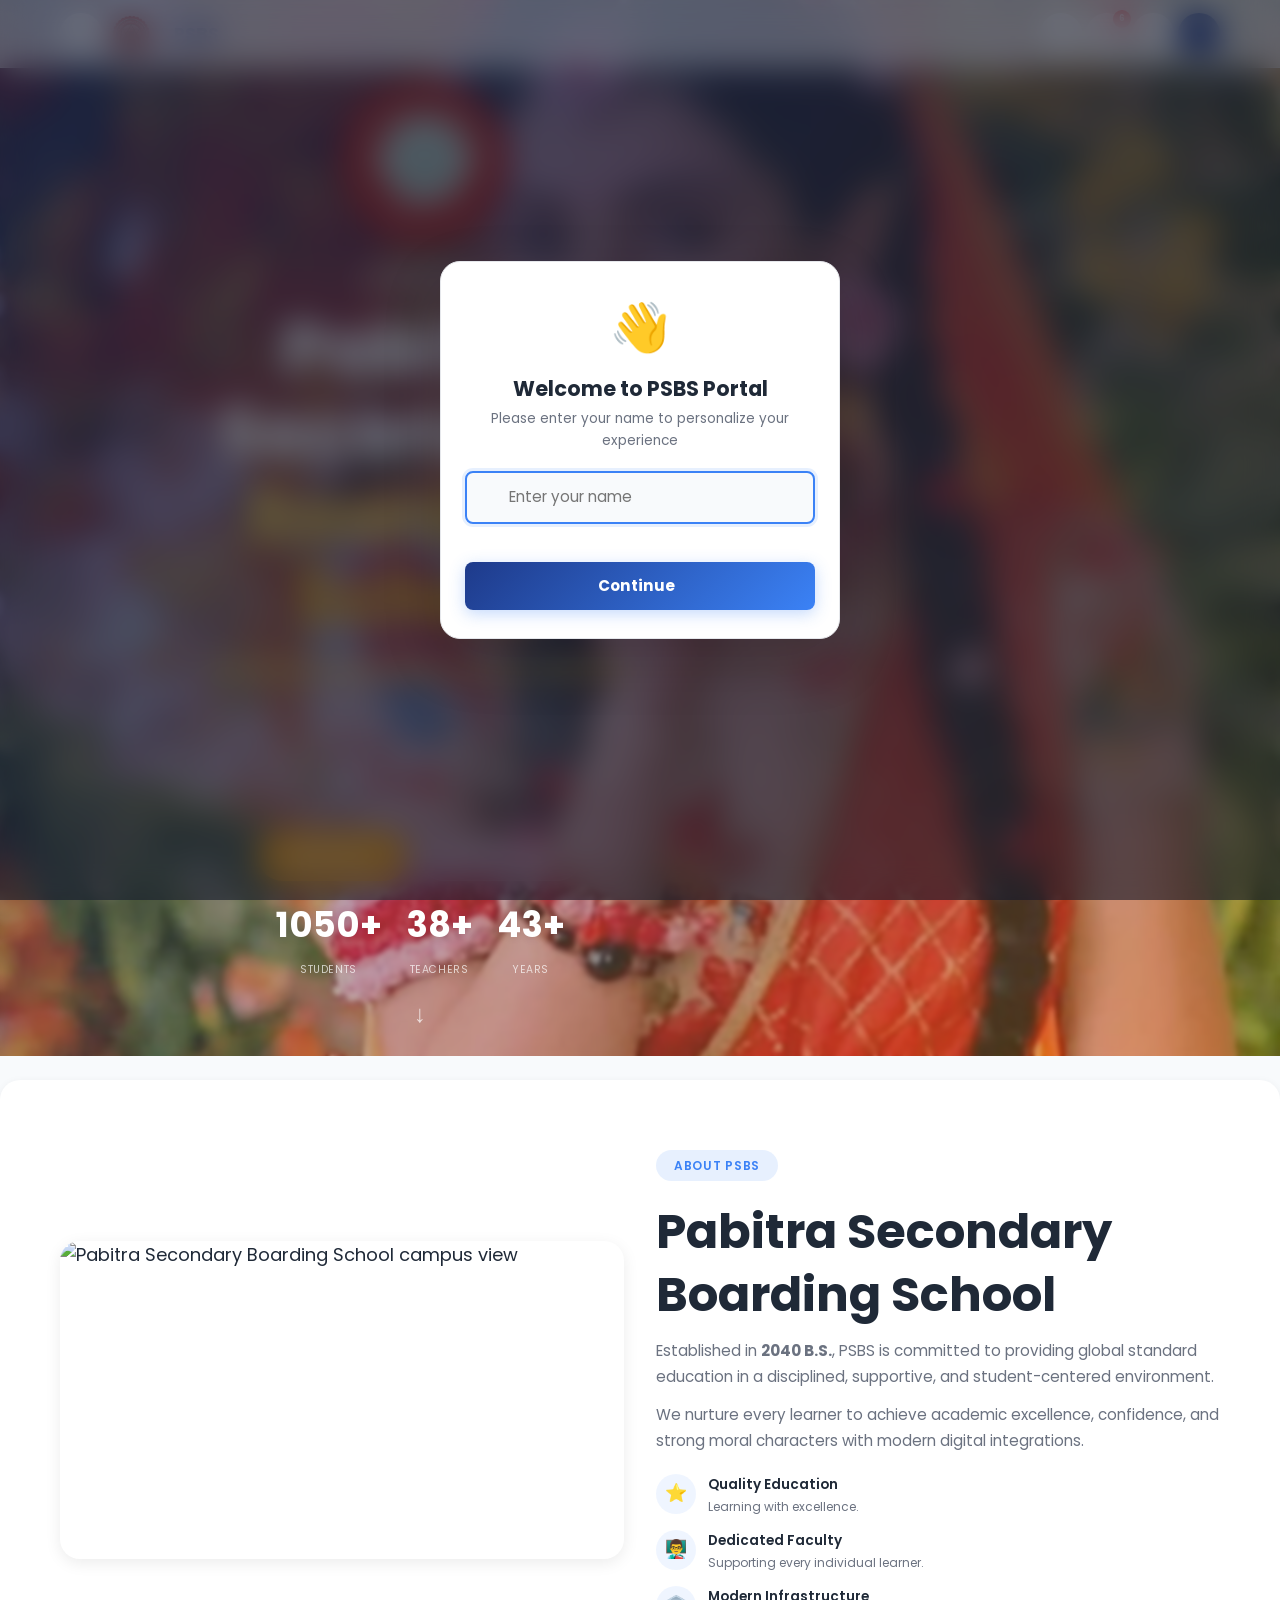
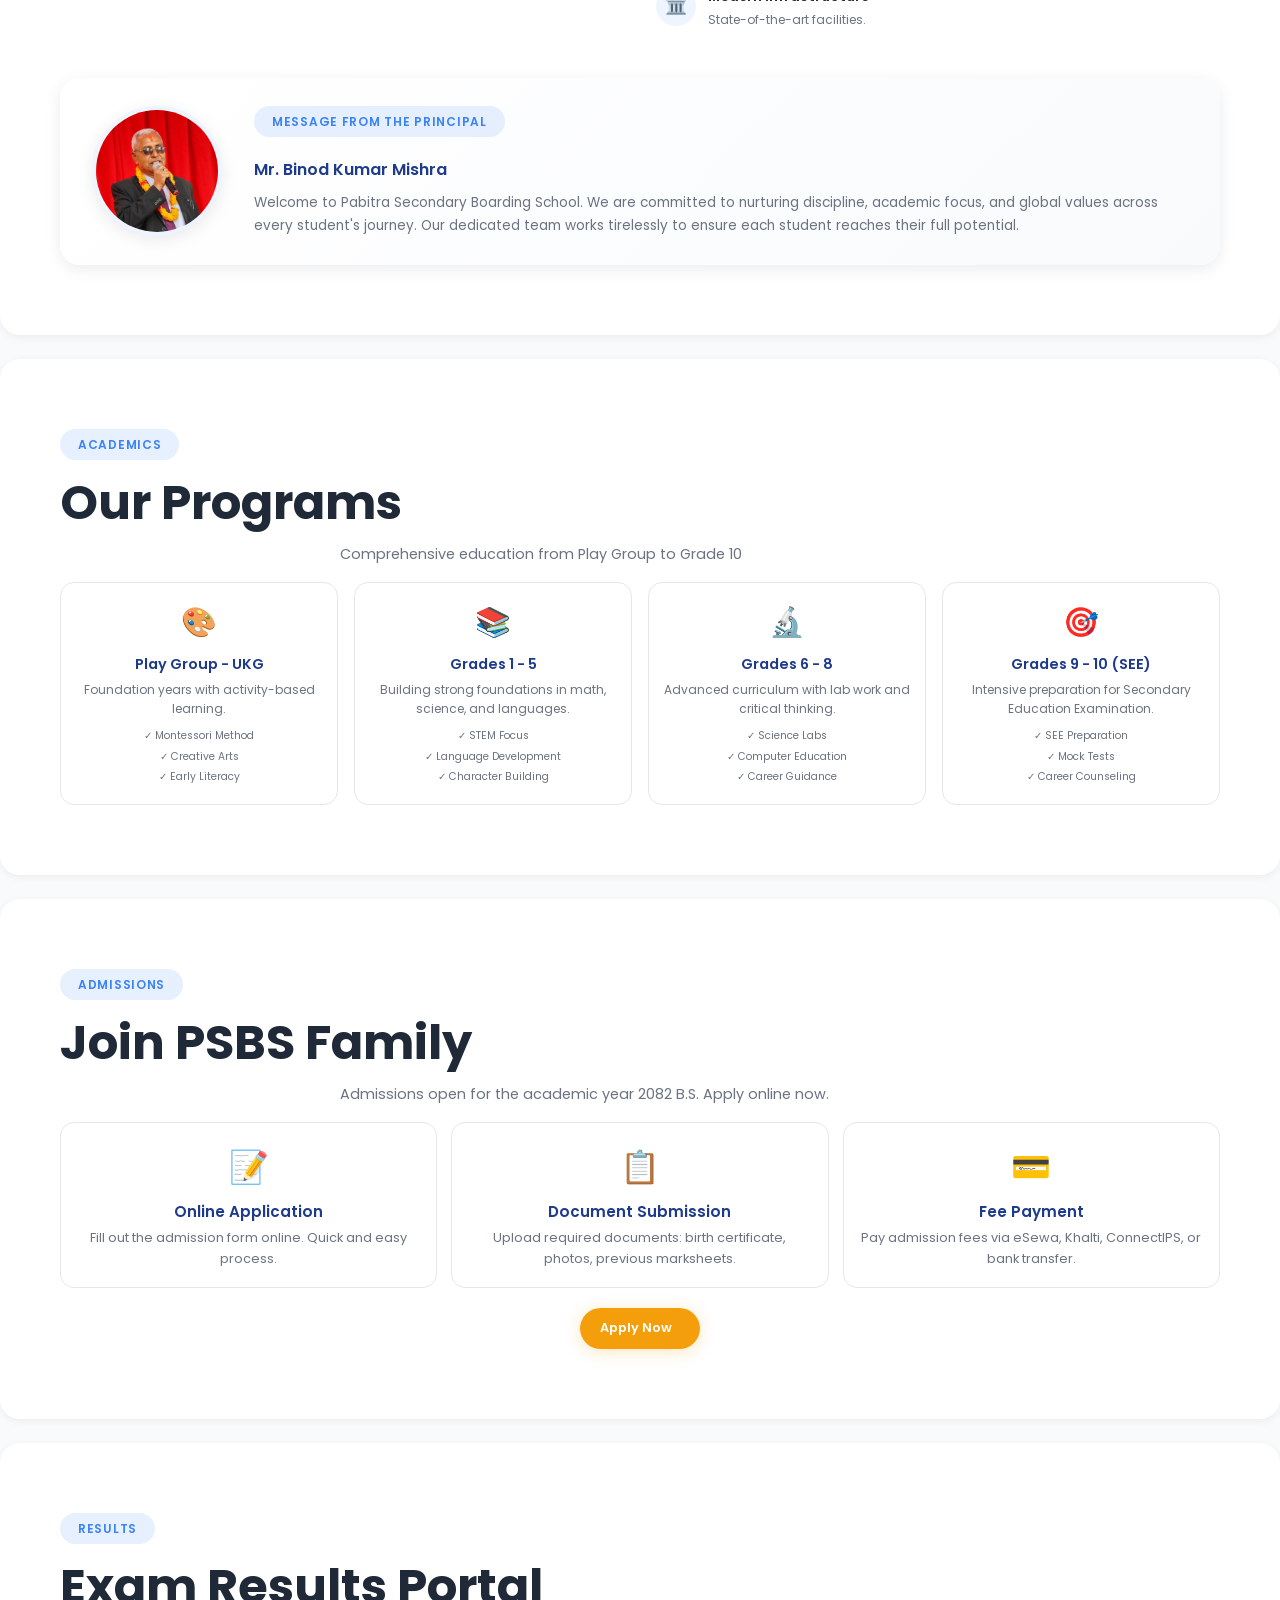
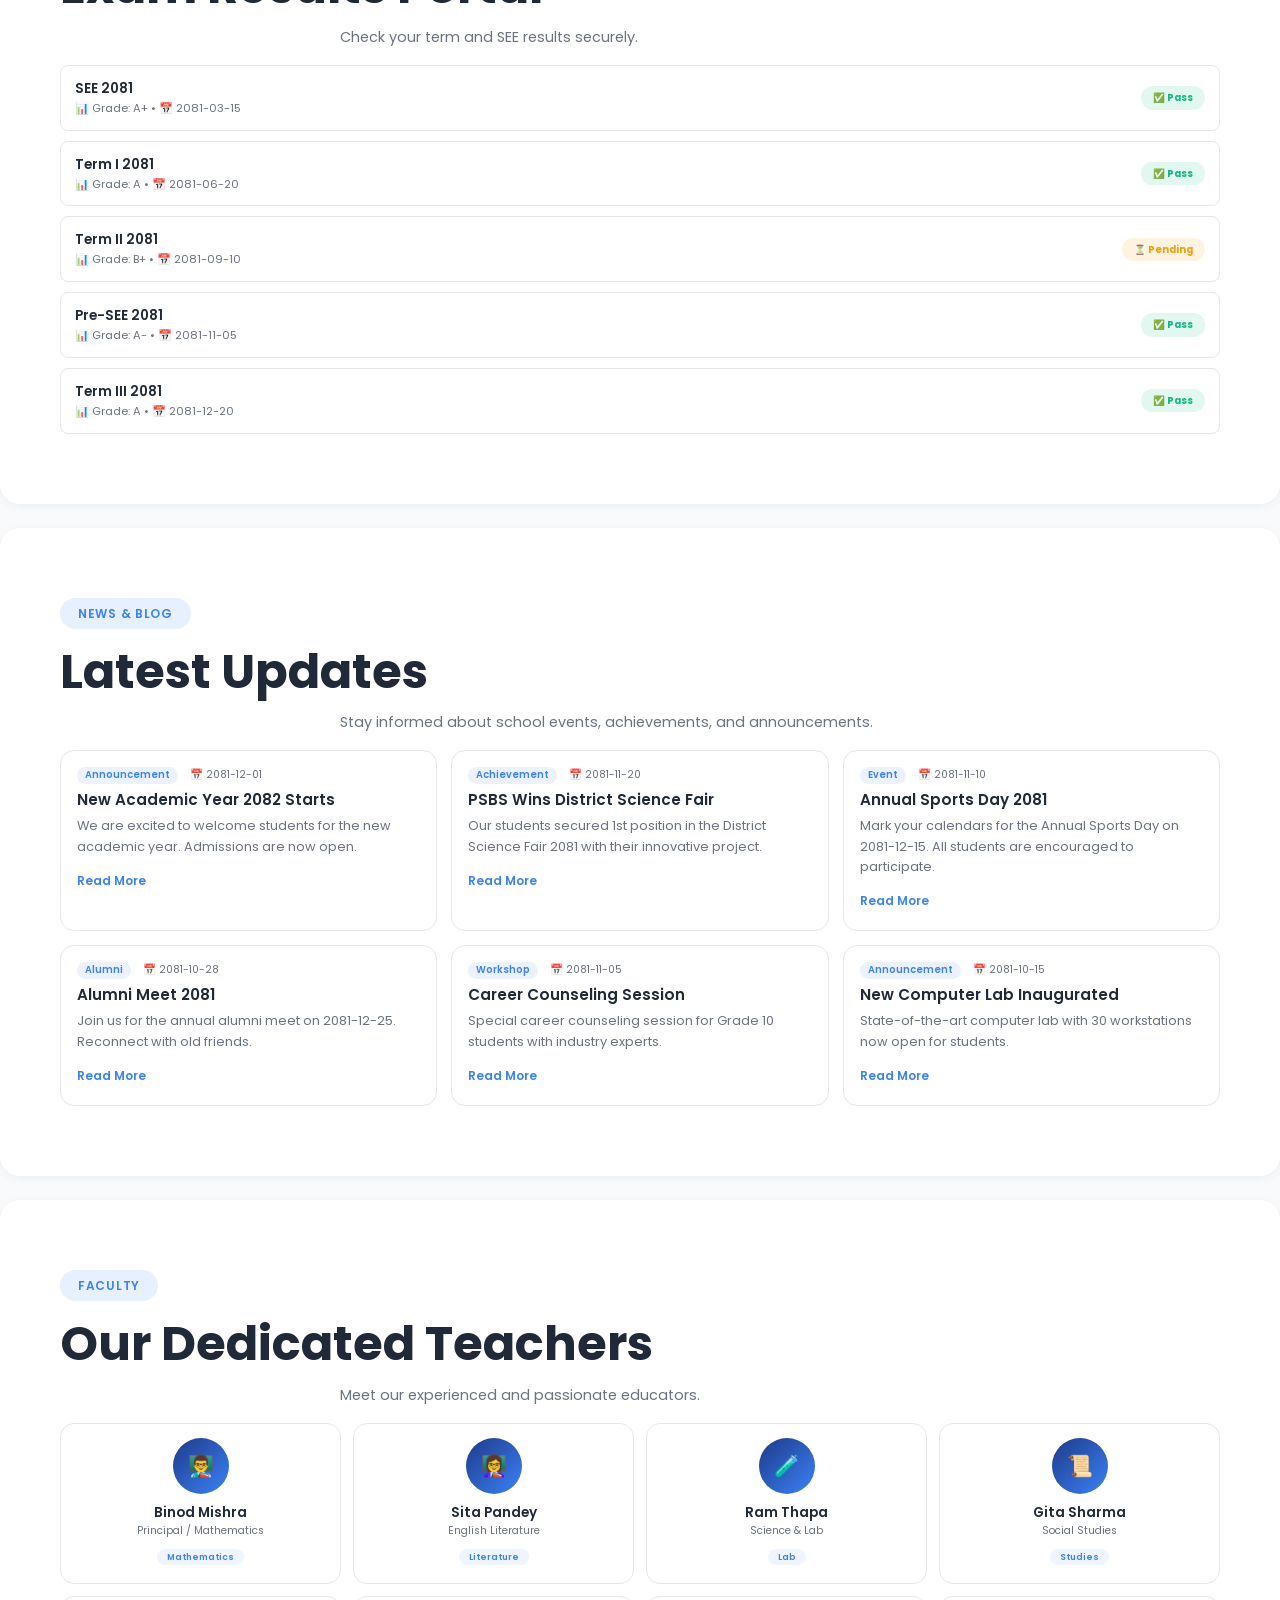
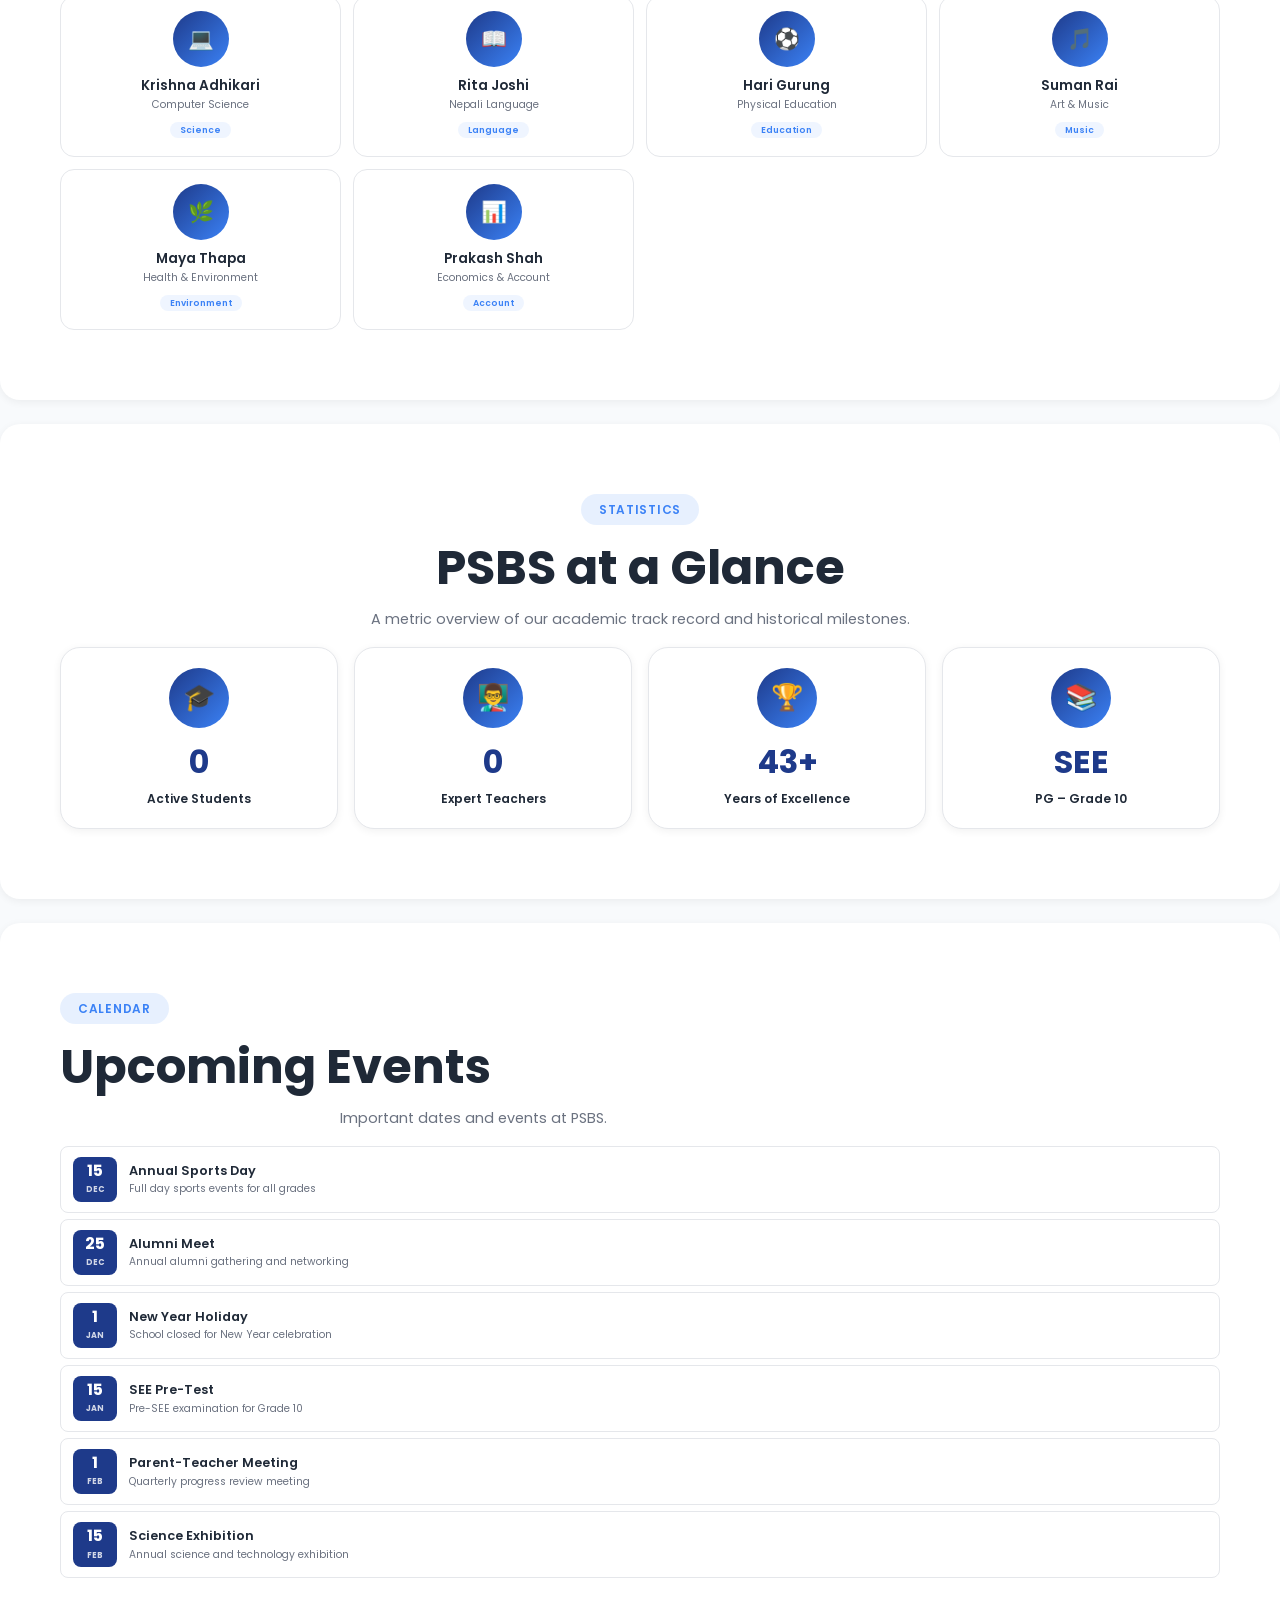
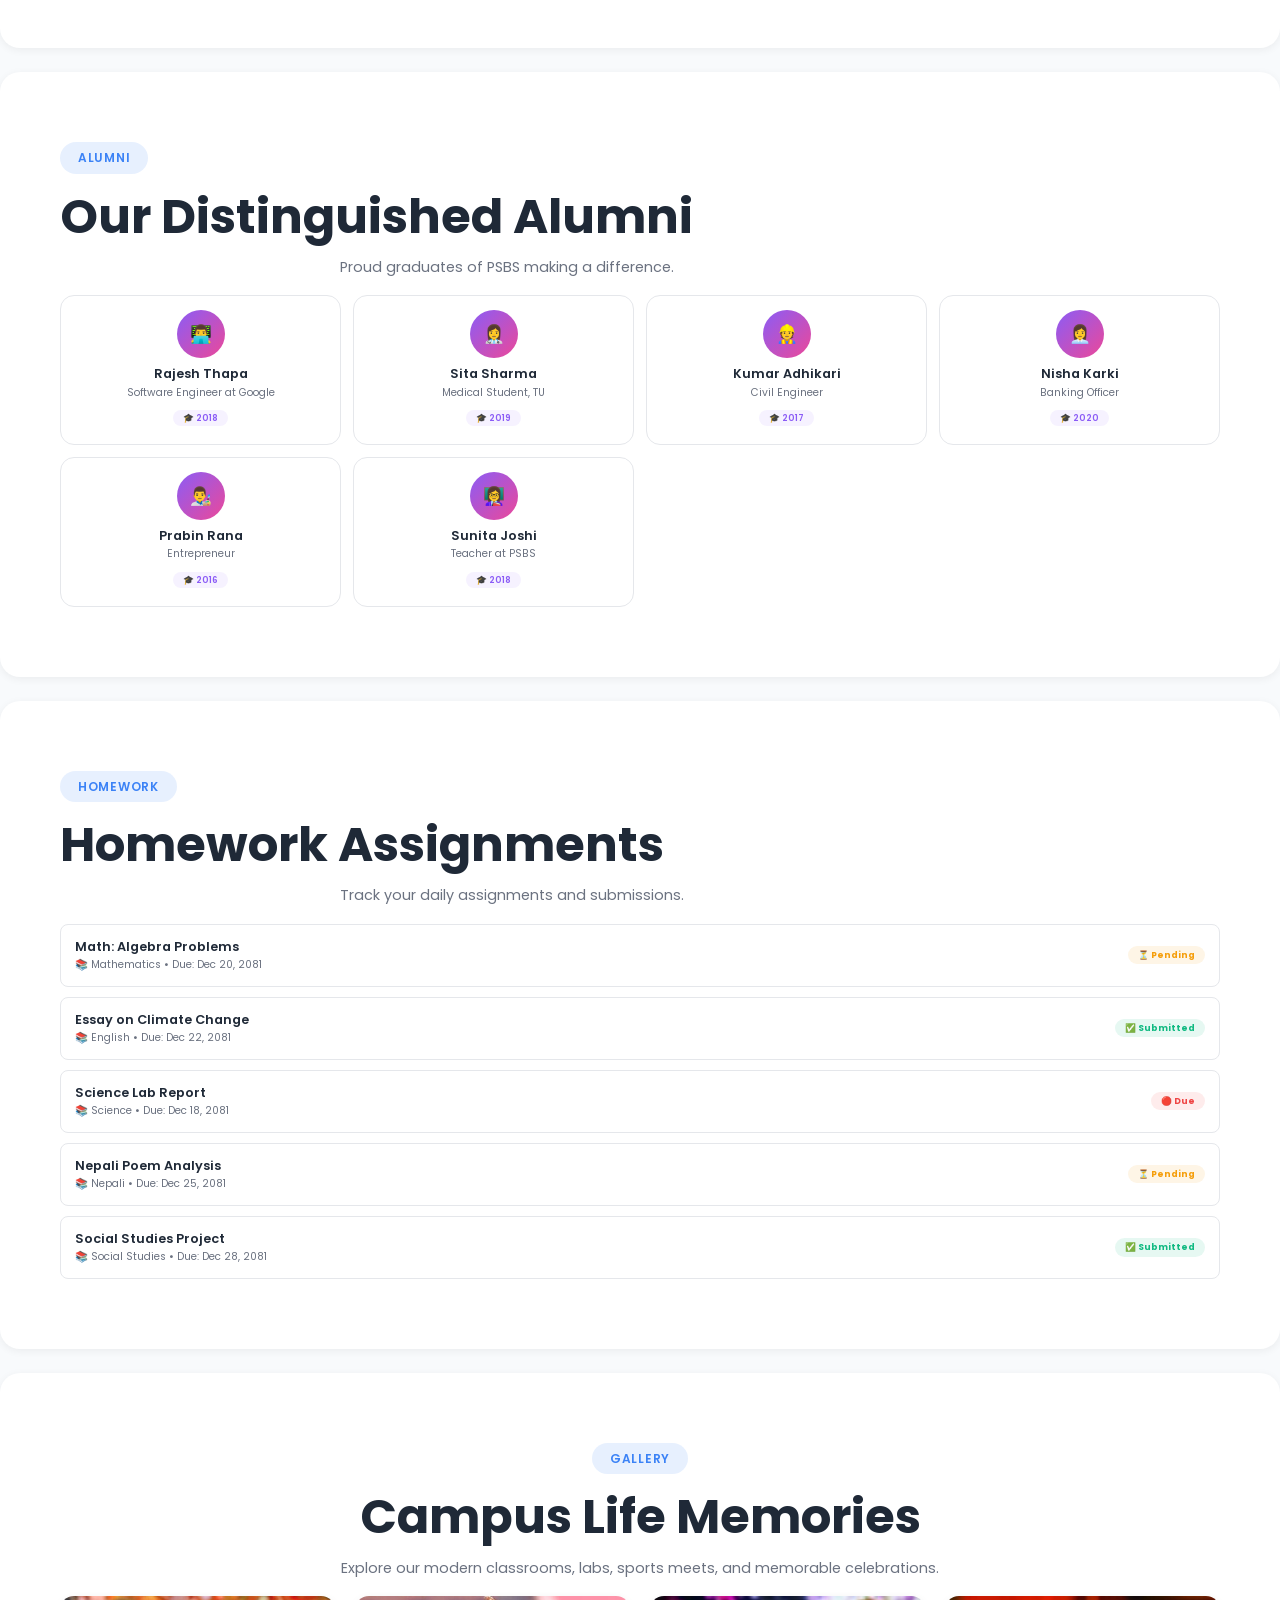
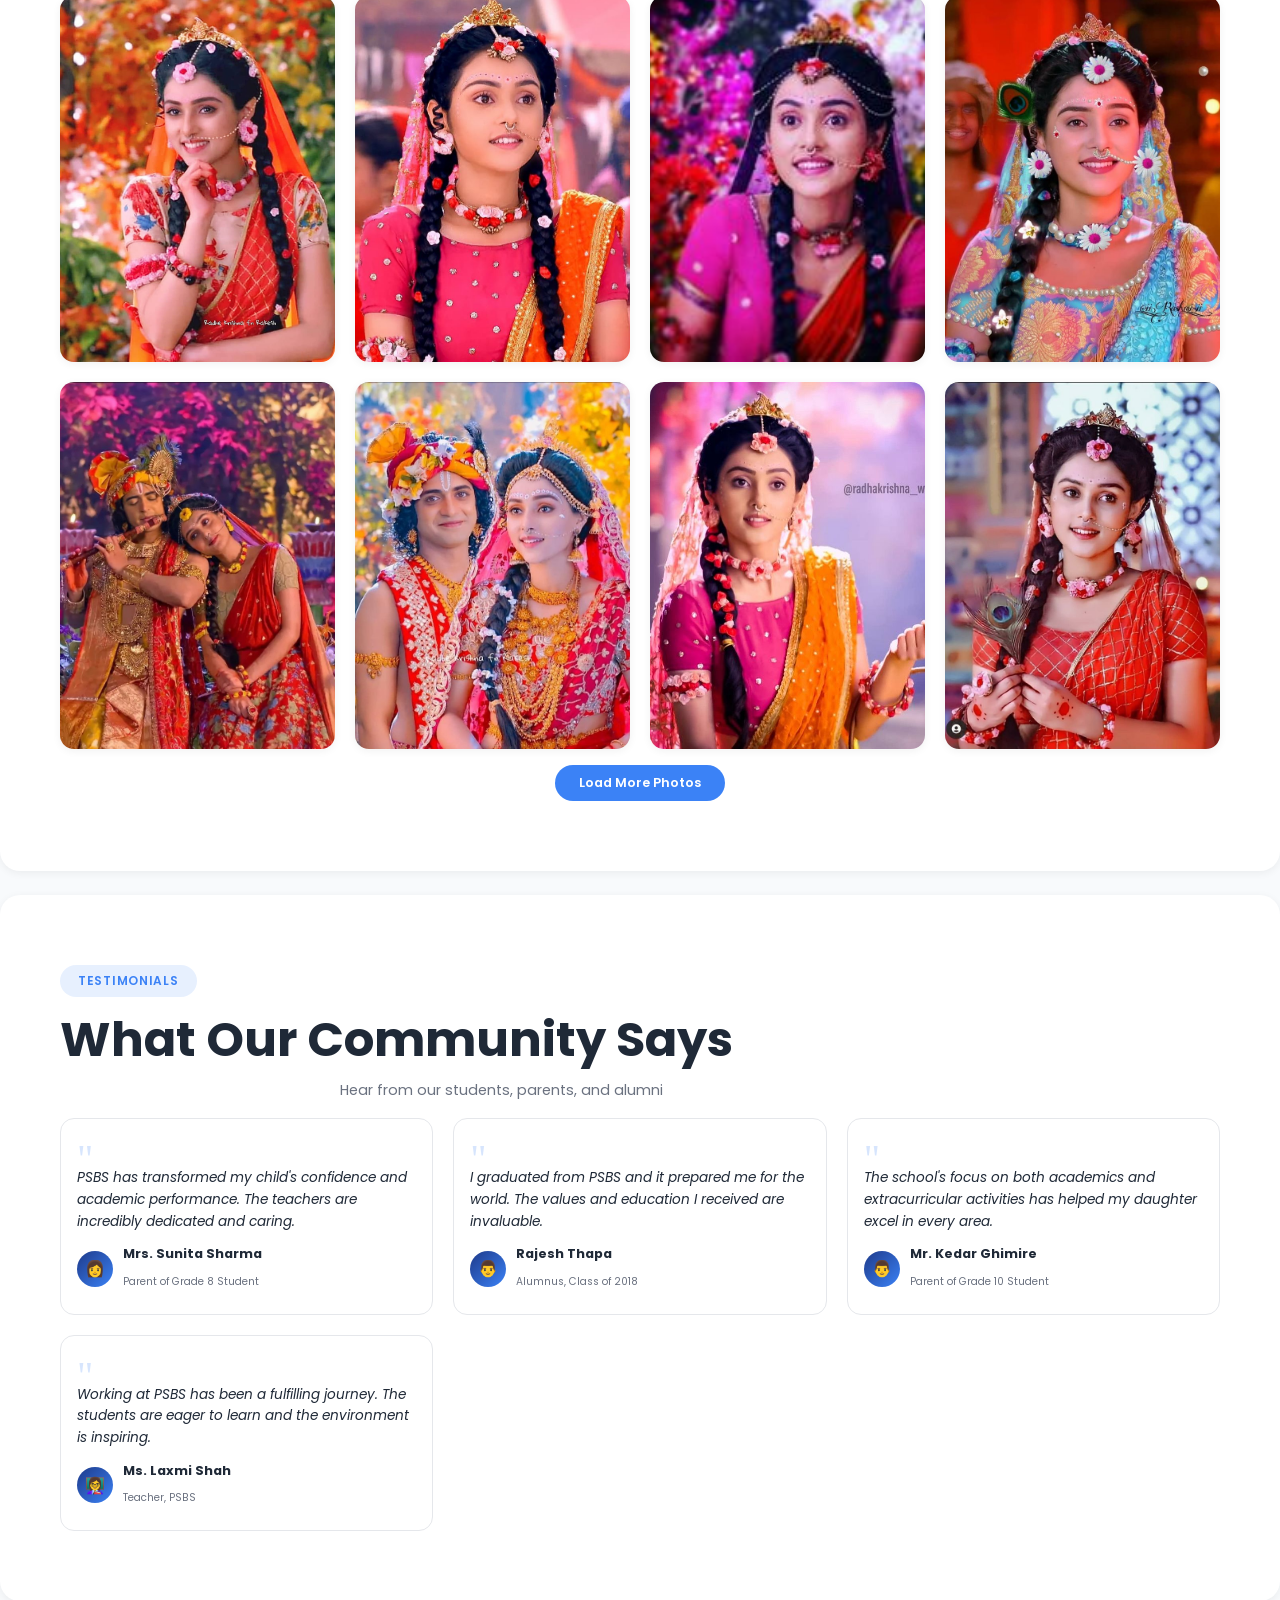
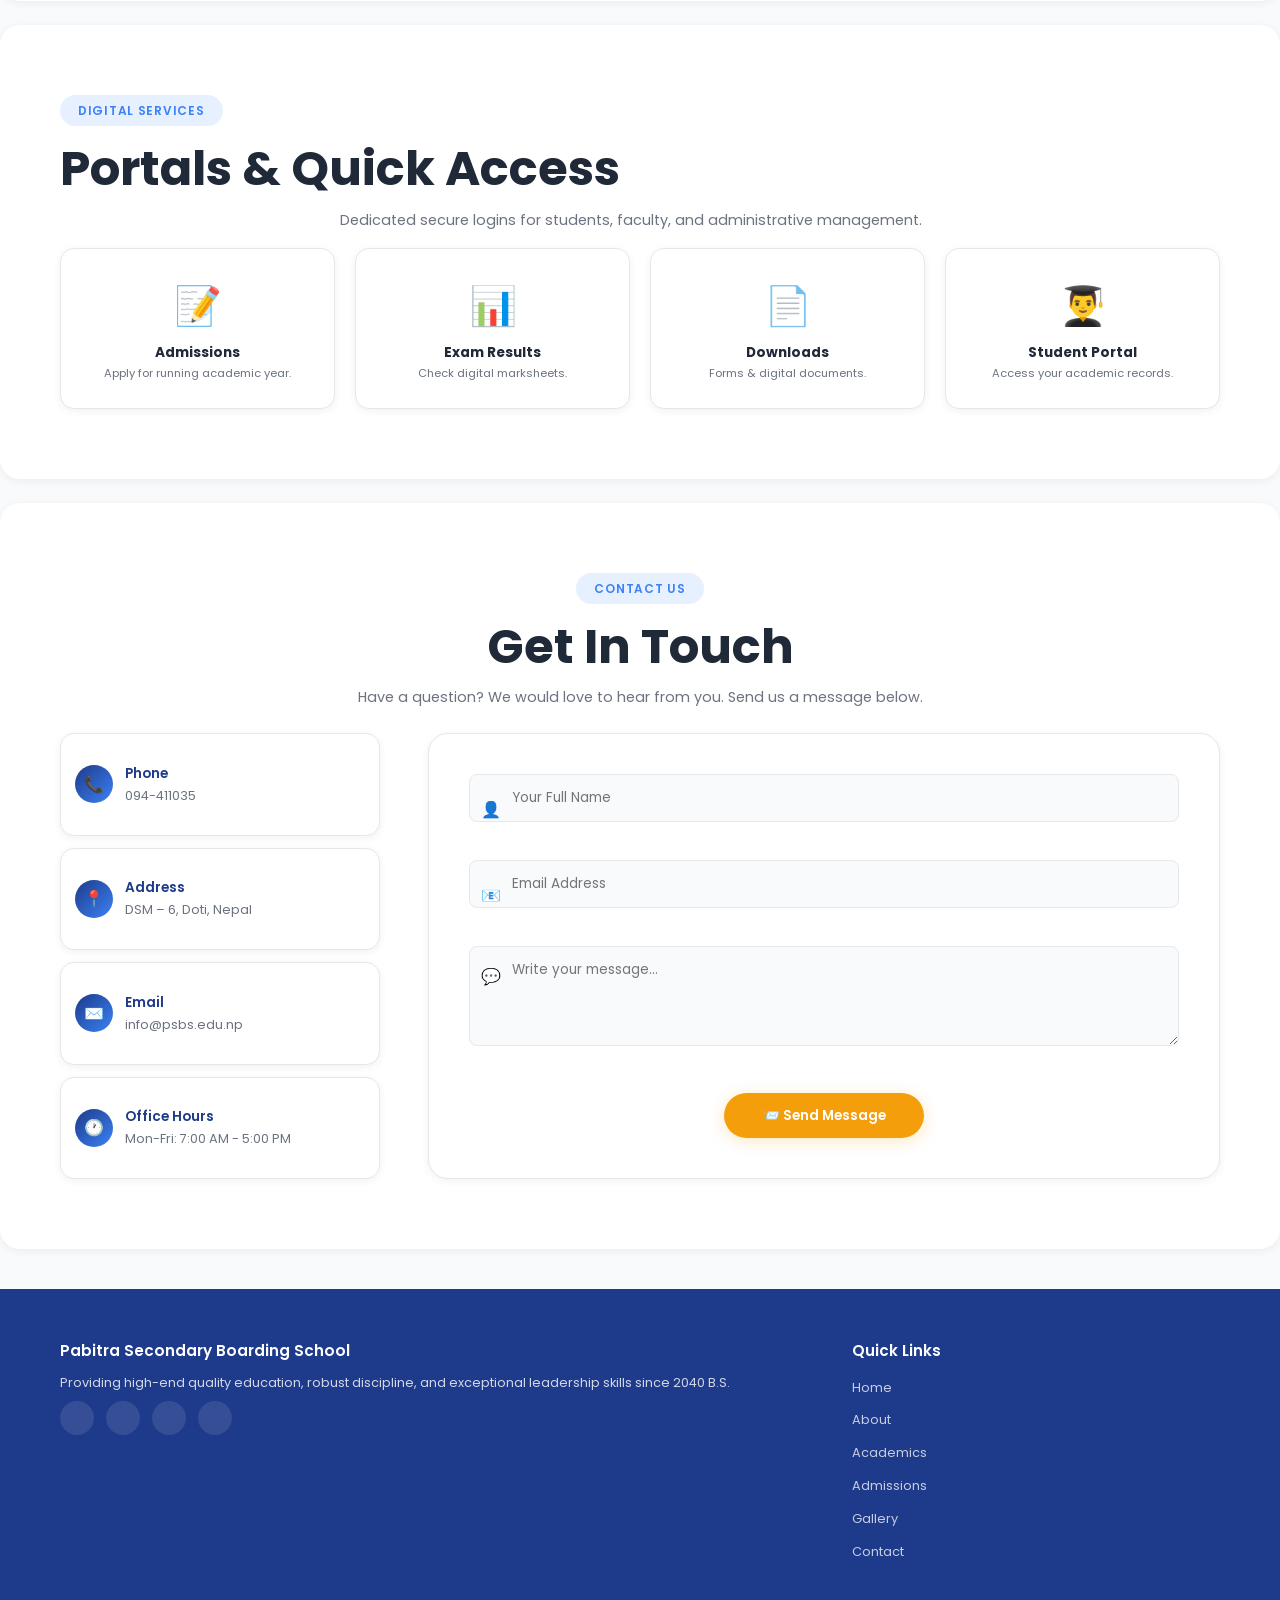
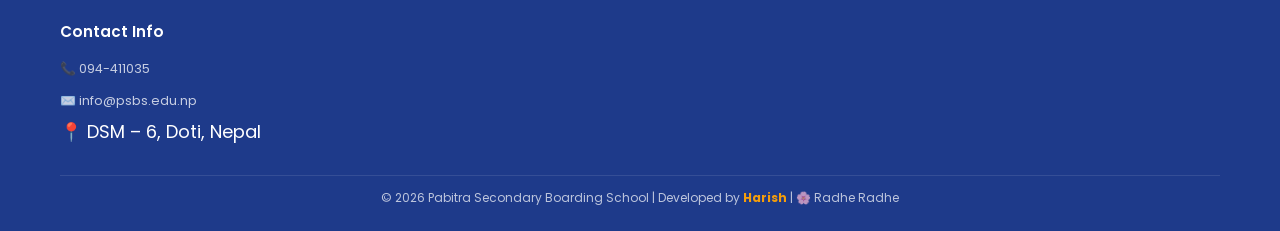
==== index.html @ b270232e "Add files via upload" ====
<!DOCTYPE html>
<html lang="en">

<head>
    <meta charset="UTF-8" />
    <meta name="viewport" content="width=device-width, initial-scale=1.0, maximum-scale=5.0, viewport-fit=cover" />
    <meta name="description"
        content="Pabitra Secondary Boarding School - Quality Education since 2040 B.S. Official portal for admissions, results, and school information." />
    <meta name="theme-color" content="#1E3A8A" />
    <meta name="robots" content="index, follow" />
    <meta name="keywords" content="boarding school, Pabitra, Doti, Nepal, education, secondary school, PSBS" />
    <meta property="og:type" content="website" />
    <meta property="og:url" content="https://psbs.edu.np/" />
    <meta property="og:title" content="PSBS Portal | Pabitra Secondary Boarding School" />
    <meta property="og:description"
        content="Quality Education since 2040 B.S. - Official portal for students, parents, and staff." />
    <meta property="og:image" content="og-image.jpg" />
    <meta name="twitter:card" content="summary_large_image" />
    <meta name="twitter:title" content="PSBS Portal | Pabitra Secondary Boarding School" />
    <meta name="twitter:description" content="Quality Education since 2040 B.S." />
    <link rel="canonical" href="https://psbs.edu.np/" />
    <link rel="preconnect" href="https://fonts.googleapis.com" />
    <link rel="preconnect" href="https://fonts.gstatic.com" crossorigin />
    <link href="https://fonts.googleapis.com/css2?family=Poppins:wght@300;400;500;600;700;800;900&display=swap"
        rel="stylesheet" />
    <link rel="stylesheet" href="https://cdn.jsdelivr.net/npm/remixicon@4.2.0/fonts/remixicon.css" />
    <link rel="icon" type="image/png" href="logo.png" />
    <link rel="apple-touch-icon" href="logo.png" />
    <link rel="manifest" href="manifest.json" />
    <title>PSBS Portal | Pabitra Secondary Boarding School</title>

    <!-- Structured Data -->
    <script type="application/ld+json">
        {
            "@context": "https://schema.org",
            "@type": "EducationalOrganization",
            "name": "Pabitra Secondary Boarding School",
            "description": "Quality Education is our Motto. Established in 2040 B.S.",
            "url": "https://psbs.edu.np",
            "telephone": "+977-094-411035",
            "address": {
                "@type": "PostalAddress",
                "addressLocality": "Doti",
                "addressCountry": "Nepal",
                "postalCode": "10600"
            },
            "foundingDate": "2040",
            "contactPoint": {
                "@type": "ContactPoint",
                "contactType": "Admissions",
                "telephone": "+977-094-411035",
                "email": "info@psbs.edu.np"
            }
        }
    </script>

    <style>
        /* ==========================================================
           CRITICAL CSS – Loads instantly
           ========================================================== */
        :root {
            --primary: #1E3A8A;
            --primary-dark: #172554;
            --primary-light: #3B82F6;
            --secondary: #3B82F6;
            --accent: #F59E0B;
            --accent-dark: #D97706;
            --background: #F8FAFC;
            --surface: #FFFFFF;
            --surface-hover: #F1F5F9;
            --text: #1F2937;
            --text-light: #6B7280;
            --text-inverse: #FFFFFF;
            --border: #E5E7EB;
            --border-light: #F3F4F6;
            --radius-sm: 8px;
            --radius-md: 14px;
            --radius-lg: 20px;
            --radius-xl: 28px;
            --radius-full: 50%;
            --shadow-sm: 0 2px 8px rgba(0, 0, 0, 0.06);
            --shadow-md: 0 4px 16px rgba(0, 0, 0, 0.08);
            --shadow-lg: 0 12px 36px rgba(0, 0, 0, 0.12);
            --shadow-xl: 0 20px 60px rgba(0, 0, 0, 0.15);
            --transition: 0.3s ease;
            --transition-smooth: 0.45s cubic-bezier(0.16, 1, 0.3, 1);
            --sb-width: 85vw;
            --sb-inner-padding: 14px;
            --container-padding: 16px;
            --font-family: 'Poppins', sans-serif;
            --header-height: 54px;
            --z-modal: 10000;
            --z-overlay: 9999;
            --z-sidebar: 2000;
            --z-dropdown: 1001;
            --z-header: 1000;
            --z-toast: 99999;
        }

        body.dark {
            --background: #0F172A;
            --surface: #1E293B;
            --surface-hover: #2D3A52;
            --text: #F8FAFC;
            --text-light: #94A3B8;
            --text-inverse: #1F2937;
            --border: #334155;
            --border-light: #1E293B;
            --shadow-sm: 0 2px 8px rgba(0, 0, 0, 0.3);
            --shadow-md: 0 4px 16px rgba(0, 0, 0, 0.4);
            --shadow-lg: 0 12px 36px rgba(0, 0, 0, 0.5);
            --shadow-xl: 0 20px 60px rgba(0, 0, 0, 0.6);
        }

        *,
        *::before,
        *::after {
            margin: 0;
            padding: 0;
            box-sizing: border-box;
        }

        html {
            scroll-behavior: smooth;
            -webkit-tap-highlight-color: transparent;
        }

        body {
            font-family: var(--font-family);
            background: var(--background);
            color: var(--text);
            line-height: 1.6;
            overflow-x: hidden;
            font-size: 15px;
            transition: background var(--transition), color var(--transition);
            min-height: 100vh;
            min-height: 100dvh;
        }

        body.modal-active,
        body.sidebar-active,
        body.notice-active,
        body.dropdown-active,
        body.welcome-active {
            overflow: hidden;
        }

        .skip-link {
            position: absolute;
            top: -100%;
            left: 50%;
            transform: translateX(-50%);
            padding: 12px 24px;
            background: #1E3A8A;
            color: white;
            border-radius: 8px;
            z-index: 99999;
            font-weight: 600;
            transition: top 0.3s ease;
        }

        .skip-link:focus {
            top: 20px;
        }

        .sr-only {
            position: absolute;
            width: 1px;
            height: 1px;
            padding: 0;
            margin: -1px;
            overflow: hidden;
            clip: rect(0, 0, 0, 0);
            border: 0;
        }

        .container {
            width: 100%;
            padding: 0 var(--container-padding);
            margin: 0 auto;
        }

        /* Toast */
        .toast {
            position: fixed;
            bottom: 24px;
            left: 50%;
            transform: translateX(-50%) translateY(100px);
            padding: 12px 24px;
            background: var(--surface);
            border-radius: var(--radius-md);
            box-shadow: var(--shadow-lg);
            border: 1px solid var(--border);
            z-index: var(--z-toast);
            display: flex;
            align-items: center;
            gap: 10px;
            font-size: 0.9rem;
            font-weight: 500;
            color: var(--text);
            transition: transform 0.5s cubic-bezier(0.16, 1, 0.3, 1), opacity 0.4s ease;
            opacity: 0;
            pointer-events: none;
            max-width: 90vw;
        }

        .toast.active {
            transform: translateX(-50%) translateY(0);
            opacity: 1;
            pointer-events: auto;
        }

        .toast-success {
            border-left: 4px solid #10B981;
        }

        .toast-error {
            border-left: 4px solid #EF4444;
        }

        .toast-warning {
            border-left: 4px solid #F59E0B;
        }

        .toast-info {
            border-left: 4px solid #3B82F6;
        }

        /* Skeleton */
        .skeleton {
            background: linear-gradient(90deg, var(--border) 25%, var(--surface) 50%, var(--border) 75%);
            background-size: 200% 100%;
            animation: shimmer 1.5s infinite;
            border-radius: 8px;
            min-height: 100px;
        }

        @keyframes shimmer {
            0% {
                background-position: -200% 0;
            }

            100% {
                background-position: 200% 0;
            }
        }

        /* Modals */
        .modal-overlay {
            position: fixed;
            inset: 0;
            background: rgba(15, 23, 42, 0.6);
            backdrop-filter: blur(16px);
            -webkit-backdrop-filter: blur(16px);
            display: flex;
            align-items: center;
            justify-content: center;
            z-index: var(--z-modal);
            padding: 16px;
            opacity: 0;
            visibility: hidden;
            transition: all 0.4s cubic-bezier(0.16, 1, 0.3, 1);
        }

        .modal-overlay.active {
            opacity: 1;
            visibility: visible;
        }

        .modal-card {
            background: var(--surface);
            width: 100%;
            max-width: 400px;
            border-radius: var(--radius-lg);
            padding: 28px 24px;
            box-shadow: var(--shadow-xl);
            border: 1px solid var(--border);
            transform: scale(0.92) translateY(20px);
            transition: transform 0.4s cubic-bezier(0.16, 1, 0.3, 1), opacity 0.4s cubic-bezier(0.16, 1, 0.3, 1);
            opacity: 0;
            max-height: 90vh;
            overflow-y: auto;
            -webkit-overflow-scrolling: touch;
        }

        .modal-overlay.active .modal-card {
            transform: scale(1) translateY(0);
            opacity: 1;
        }

        /* Animations */
        @keyframes fadeUp {
            from {
                opacity: 0;
                transform: translateY(24px);
            }

            to {
                opacity: 1;
                transform: translateY(0);
            }
        }

        @keyframes float {

            0%,
            100% {
                transform: translateY(0);
            }

            50% {
                transform: translateY(-8px);
            }
        }

        @keyframes pulse {

            0%,
            100% {
                opacity: 1;
                transform: scale(1);
            }

            50% {
                opacity: 0.5;
                transform: scale(1.05);
            }
        }

        @keyframes popIn {
            0% {
                transform: scale(0.5);
                opacity: 0;
            }

            70% {
                transform: scale(1.05);
            }

            100% {
                transform: scale(1);
                opacity: 1;
            }
        }

        @keyframes slideUp {
            from {
                transform: translateY(30px);
                opacity: 0;
            }

            to {
                transform: translateY(0);
                opacity: 1;
            }
        }

        @keyframes spin {
            to {
                transform: rotate(360deg);
            }
        }

        @keyframes heartbeat {

            0%,
            100% {
                transform: scale(1);
            }

            30% {
                transform: scale(1.15);
            }

            60% {
                transform: scale(1.1);
            }
        }

        @keyframes gradientText {
            0% {
                background-position: 0% 50%;
            }

            50% {
                background-position: 100% 50%;
            }

            100% {
                background-position: 0% 50%;
            }
        }

        @keyframes ripple {
            0% {
                transform: scale(0);
                opacity: 0.6;
            }

            100% {
                transform: scale(4);
                opacity: 0;
            }
        }

        @keyframes shimmer-fast {
            0% {
                background-position: -200% 0;
            }

            100% {
                background-position: 200% 0;
            }
        }

        @keyframes glow-pulse {

            0%,
            100% {
                box-shadow: 0 0 20px rgba(59, 130, 246, 0.2);
            }

            50% {
                box-shadow: 0 0 40px rgba(59, 130, 246, 0.4);
            }
        }

        .animate-pulse {
            animation: pulse 2s cubic-bezier(0.4, 0, 0.6, 1) infinite;
        }

        .animate-glow {
            animation: glow-pulse 2s ease-in-out infinite;
        }

        /* Quick responsive base */
        @media (min-width:600px) {
            :root {
                --container-padding: 24px;
            }
        }

        @media (min-width:768px) {
            :root {
                --container-padding: 32px;
                --sb-width: 60vw;
                --header-height: 60px;
            }
        }

        @media (min-width:1024px) {
            :root {
                --container-padding: 40px;
                --sb-width: 340px;
                --header-height: 68px;
            }
        }

        @media (min-width:1200px) {
            :root {
                --container-padding: 60px;
                --sb-width: 380px;
            }
        }

        /* ==========================================================
           FULL STYLES – loaded after critical
           ========================================================== */
        img {
            display: block;
            max-width: 100%;
            height: auto;
        }

        a {
            text-decoration: none;
            color: inherit;
        }

        button,
        input,
        textarea,
        select {
            font: inherit;
            border: none;
            background: none;
            cursor: pointer;
            -webkit-tap-highlight-color: transparent;
        }

        :focus-visible {
            outline: 3px solid var(--primary-light);
            outline-offset: 2px;
        }

        ::-webkit-scrollbar {
            width: 6px;
            height: 6px;
        }

        ::-webkit-scrollbar-track {
            background: var(--background);
        }

        ::-webkit-scrollbar-thumb {
            background: var(--secondary);
            border-radius: 999px;
        }

        ::-webkit-scrollbar-thumb:hover {
            background: var(--primary);
        }

        h1 {
            font-size: 1.8rem;
            font-weight: 800;
            line-height: 1.2;
        }

        h2 {
            font-size: 1.5rem;
            font-weight: 700;
            line-height: 1.3;
        }

        h3 {
            font-size: 1.1rem;
            font-weight: 600;
        }

        h4 {
            font-size: 0.95rem;
            font-weight: 600;
        }

        p {
            font-size: 0.9rem;
            color: var(--text-light);
            transition: color var(--transition);
        }

        .section-tag {
            display: inline-block;
            padding: 4px 14px;
            border-radius: 999px;
            background: rgba(59, 130, 246, 0.12);
            color: var(--secondary);
            font-size: 0.65rem;
            font-weight: 600;
            letter-spacing: 0.06em;
            text-transform: uppercase;
            margin-bottom: 8px;
        }

        body.dark .section-tag {
            background: rgba(59, 130, 246, 0.25);
            color: #60A5FA;
        }

        .section-title {
            margin-bottom: 8px;
        }

        .section-description {
            max-width: 600px;
            margin: 0 auto 16px;
            font-size: 0.9rem;
        }

        .section {
            padding: 32px 0;
            margin: 8px 0;
            background: var(--surface);
            border-radius: var(--radius-lg);
            box-shadow: var(--shadow-sm);
            transition: background var(--transition), box-shadow var(--transition), opacity 0.7s cubic-bezier(0.16, 1, 0.3, 1), transform 0.7s cubic-bezier(0.16, 1, 0.3, 1);
            opacity: 0;
            transform: translateY(30px);
        }

        .section.visible {
            opacity: 1;
            transform: translateY(0);
        }

        /* Name Modal */
        .name-modal-card {
            text-align: center;
        }

        .name-modal-card h2 {
            font-size: 1.3rem;
            margin-bottom: 6px;
        }

        .name-modal-card p {
            font-size: 0.85rem;
            margin-bottom: 20px;
        }

        .modal-icon {
            font-size: 3rem;
            margin-bottom: 8px;
        }

        .modal-header {
            display: flex;
            justify-content: space-between;
            align-items: center;
            margin-bottom: 12px;
        }

        .modal-header h2 {
            font-size: 1.1rem;
            margin: 0;
        }

        .modal-close-btn {
            width: 34px;
            height: 34px;
            border-radius: var(--radius-full);
            display: flex;
            align-items: center;
            justify-content: center;
            background: var(--border);
            color: var(--text);
            transition: all 0.3s ease;
            font-size: 1.2rem;
        }

        .modal-close-btn:hover {
            background: #EF4444;
            color: #fff;
        }

        .input-wrapper {
            position: relative;
            margin-bottom: 14px;
        }

        .input-wrapper i {
            position: absolute;
            left: 14px;
            top: 50%;
            transform: translateY(-50%);
            font-size: 1rem;
            color: var(--text-light);
            pointer-events: none;
        }

        .input-wrapper input {
            width: 100%;
            padding: 12px 14px 12px 42px;
            border: 2px solid var(--border);
            border-radius: var(--radius-sm);
            background: var(--background);
            color: var(--text);
            font-size: 0.95rem;
            outline: none;
            transition: all 0.3s ease;
        }

        .input-wrapper input:focus {
            border-color: var(--secondary);
            box-shadow: 0 0 0 3px rgba(59, 130, 246, 0.12);
        }

        .input-wrapper input[aria-invalid="true"] {
            border-color: #EF4444;
            box-shadow: 0 0 0 3px rgba(239, 68, 68, 0.12);
        }

        .input-error {
            color: #EF4444;
            font-size: 0.75rem;
            font-weight: 500;
            margin-top: 4px;
            min-height: 20px;
        }

        .submit-btn {
            width: 100%;
            padding: 12px;
            background: linear-gradient(135deg, var(--primary), var(--secondary));
            color: #fff;
            border-radius: var(--radius-sm);
            font-weight: 700;
            font-size: 0.95rem;
            display: flex;
            align-items: center;
            justify-content: center;
            gap: 8px;
            transition: all 0.3s cubic-bezier(0.16, 1, 0.3, 1);
            box-shadow: 0 4px 16px rgba(59, 130, 246, 0.3);
        }

        .submit-btn:hover {
            transform: translateY(-2px);
            box-shadow: 0 6px 24px rgba(59, 130, 246, 0.4);
        }

        .submit-btn:active {
            transform: scale(0.97);
        }

        .submit-btn:disabled {
            opacity: 0.6;
            cursor: not-allowed;
            transform: none;
        }

        /* Welcome Card */
        .welcome-card-overlay {
            position: fixed;
            inset: 0;
            background: rgba(15, 23, 42, 0.5);
            backdrop-filter: blur(12px);
            -webkit-backdrop-filter: blur(12px);
            display: flex;
            align-items: center;
            justify-content: center;
            z-index: 9999;
            padding: 16px;
            opacity: 0;
            visibility: hidden;
            transition: all 0.4s cubic-bezier(0.16, 1, 0.3, 1);
        }

        .welcome-card-overlay.active {
            opacity: 1;
            visibility: visible;
        }

        .welcome-card {
            background: var(--surface);
            width: 100%;
            max-width: 360px;
            border-radius: var(--radius-lg);
            padding: 32px 20px;
            box-shadow: var(--shadow-xl);
            border: 1px solid var(--border);
            text-align: center;
            transform: scale(0.8) translateY(20px);
            transition: transform 0.5s cubic-bezier(0.16, 1, 0.3, 1), opacity 0.4s cubic-bezier(0.16, 1, 0.3, 1);
            opacity: 0;
            position: relative;
        }

        .welcome-card-overlay.active .welcome-card {
            transform: scale(1) translateY(0);
            opacity: 1;
        }

        .welcome-card::before {
            content: '✨🎉✨';
            position: absolute;
            top: -12px;
            right: -12px;
            font-size: 1.8rem;
            opacity: 0.4;
            animation: float 3s ease-in-out infinite;
        }

        .welcome-card::after {
            content: '✨🌟✨';
            position: absolute;
            bottom: -12px;
            left: -12px;
            font-size: 1.8rem;
            opacity: 0.4;
            animation: float 4s ease-in-out infinite reverse;
        }

        .welcome-avatar {
            width: 80px;
            height: 80px;
            border-radius: var(--radius-full);
            margin: 0 auto 14px;
            display: flex;
            align-items: center;
            justify-content: center;
            font-size: 2.5rem;
            background: linear-gradient(135deg, var(--primary), var(--secondary));
            color: #fff;
            box-shadow: 0 6px 24px rgba(59, 130, 246, 0.3);
            animation: popIn 0.5s cubic-bezier(0.16, 1, 0.3, 1);
        }

        .welcome-card h2 {
            font-size: 1.4rem;
            margin-bottom: 6px;
            animation: slideUp 0.5s 0.15s both;
        }

        .welcome-card p {
            font-size: 0.9rem;
            margin-bottom: 20px;
            animation: slideUp 0.5s 0.25s both;
        }

        .welcome-btn {
            padding: 10px 24px;
            background: linear-gradient(135deg, var(--accent), #F59E0B);
            color: #fff;
            border-radius: var(--radius-sm);
            font-weight: 700;
            font-size: 0.9rem;
            transition: all 0.3s cubic-bezier(0.16, 1, 0.3, 1);
            box-shadow: 0 4px 16px rgba(245, 158, 11, 0.3);
            animation: slideUp 0.5s 0.35s both;
        }

        .welcome-btn:hover {
            transform: translateY(-2px);
            box-shadow: 0 6px 24px rgba(245, 158, 11, 0.4);
        }

        .welcome-btn:active {
            transform: scale(0.97);
        }

        /* Edit Name Modal */
        .edit-modal-card .modal-actions {
            display: flex;
            gap: 10px;
            margin-top: 4px;
        }

        .cancel-btn {
            flex: 1;
            padding: 10px;
            border: 2px solid var(--border);
            border-radius: var(--radius-sm);
            background: transparent;
            color: var(--text);
            font-weight: 600;
            font-size: 0.9rem;
            transition: all 0.3s ease;
        }

        .cancel-btn:hover {
            background: var(--border);
        }

        .cancel-btn:active {
            transform: scale(0.97);
        }

        .save-btn {
            flex: 1;
            padding: 10px;
            background: linear-gradient(135deg, var(--primary), var(--secondary));
            color: #fff;
            border-radius: var(--radius-sm);
            font-weight: 700;
            font-size: 0.9rem;
            transition: all 0.3s cubic-bezier(0.16, 1, 0.3, 1);
            box-shadow: 0 4px 16px rgba(59, 130, 246, 0.3);
        }

        .save-btn:hover {
            transform: translateY(-2px);
            box-shadow: 0 6px 24px rgba(59, 130, 246, 0.4);
        }

        .save-btn:active {
            transform: scale(0.97);
        }

        /* Header */
        .header {
            position: fixed;
            top: 0;
            left: 0;
            right: 0;
            z-index: var(--z-header);
            background: rgba(255, 255, 255, 0.72);
            backdrop-filter: blur(20px) saturate(180%);
            -webkit-backdrop-filter: blur(20px) saturate(180%);
            border-bottom: 1px solid rgba(255, 255, 255, 0.25);
            box-shadow: 0 2px 20px rgba(0, 0, 0, 0.04);
            transform: translateY(0);
            transition: transform 0.5s cubic-bezier(0.25, 1, 0.5, 1), background var(--transition), border var(--transition);
            height: var(--header-height);
        }

        body.dark .header {
            background: rgba(15, 23, 42, 0.8);
            border-bottom: 1px solid rgba(255, 255, 255, 0.05);
        }

        .header.header-hidden {
            transform: translateY(-100%);
        }

        .navbar {
            width: 100%;
            height: 100%;
            padding: 0 var(--container-padding);
            display: flex;
            align-items: center;
            justify-content: space-between;
            gap: 8px;
        }

        .nav-left {
            display: flex;
            align-items: center;
            gap: 8px;
        }

        .logo {
            width: 36px !important;
            height: 36px !important;
            border-radius: var(--radius-full);
            object-fit: cover;
            flex-shrink: 0;
        }

        .school-name {
            font-size: 1rem !important;
            font-weight: 700;
            color: var(--primary);
            padding: 0 8px !important;
            border-radius: 16px;
            white-space: nowrap;
            transition: var(--transition);
        }

        body.dark .school-name {
            color: #60A5FA;
        }

        .nav-right {
            display: flex;
            align-items: center;
            gap: 4px;
        }

        .menu-btn,
        .notice-btn,
        .theme-btn,
        .profile-btn,
        .search-btn {
            width: 36px;
            height: 36px;
            display: grid;
            place-items: center;
            border-radius: var(--radius-full);
            background: rgba(255, 255, 255, 0.45);
            backdrop-filter: blur(8px);
            -webkit-backdrop-filter: blur(8px);
            border: 1px solid rgba(255, 255, 255, 0.2);
            color: var(--text);
            box-shadow: 0 2px 10px rgba(0, 0, 0, 0.03);
            transition: all 0.3s cubic-bezier(0.16, 1, 0.3, 1);
            font-size: 18px;
            flex-shrink: 0;
            position: relative;
        }

        body.dark .menu-btn,
        body.dark .notice-btn,
        body.dark .theme-btn,
        body.dark .profile-btn,
        body.dark .search-btn {
            background: rgba(30, 41, 59, 0.4);
            border: 1px solid rgba(255, 255, 255, 0.05);
            color: #fff;
        }

        .menu-btn:hover,
        .notice-btn:hover,
        .theme-btn:hover,
        .profile-btn:hover,
        .search-btn:hover {
            background: var(--secondary);
            color: #fff;
            border-color: var(--secondary);
            transform: translateY(-1px);
        }

        .menu-btn:active,
        .notice-btn:active,
        .theme-btn:active,
        .profile-btn:active,
        .search-btn:active {
            transform: scale(0.92);
        }

        .profile-btn {
            background: var(--primary);
            color: #fff;
            border-color: var(--primary);
        }

        body.dark .profile-btn {
            background: var(--secondary);
            border-color: var(--secondary);
        }

        .notice-badge {
            position: absolute;
            top: -4px;
            right: -4px;
            background: #EF4444;
            color: #fff;
            font-size: 0.5rem;
            font-weight: 700;
            width: 18px;
            height: 18px;
            border-radius: var(--radius-full);
            display: flex;
            align-items: center;
            justify-content: center;
            box-shadow: 0 2px 8px rgba(239, 68, 68, 0.3);
            transition: transform 0.3s ease;
        }

        .notice-badge.pop {
            animation: popIn 0.3s ease;
        }

        /* Search overlay */
        .search-overlay {
            position: fixed;
            inset: 0;
            background: rgba(15, 23, 42, 0.7);
            backdrop-filter: blur(12px);
            -webkit-backdrop-filter: blur(12px);
            z-index: 10001;
            display: flex;
            align-items: flex-start;
            justify-content: center;
            padding: 80px 20px 20px;
            opacity: 0;
            visibility: hidden;
            transition: all 0.4s cubic-bezier(0.16, 1, 0.3, 1);
        }

        .search-overlay.active {
            opacity: 1;
            visibility: visible;
        }

        .search-box {
            max-width: 600px;
            width: 100%;
            background: var(--surface);
            border-radius: var(--radius-lg);
            padding: 20px 24px;
            box-shadow: var(--shadow-xl);
            transform: scale(0.9) translateY(-20px);
            transition: transform 0.4s cubic-bezier(0.16, 1, 0.3, 1), opacity 0.4s ease;
            opacity: 0;
        }

        .search-overlay.active .search-box {
            transform: scale(1) translateY(0);
            opacity: 1;
        }

        .search-box input {
            width: 100%;
            padding: 14px 16px;
            border: 2px solid var(--border);
            border-radius: var(--radius-sm);
            background: var(--background);
            color: var(--text);
            font-size: 1rem;
            outline: none;
            transition: all 0.3s ease;
        }

        .search-box input:focus {
            border-color: var(--secondary);
            box-shadow: 0 0 0 3px rgba(59, 130, 246, 0.12);
        }

        .search-results {
            margin-top: 16px;
            max-height: 400px;
            overflow-y: auto;
        }

        .search-result-item {
            padding: 10px 14px;
            border-radius: var(--radius-sm);
            transition: background 0.2s ease;
            cursor: pointer;
            display: flex;
            align-items: center;
            gap: 12px;
            border-bottom: 1px solid var(--border);
        }

        .search-result-item:hover {
            background: var(--surface-hover);
        }

        .search-result-item .sri-icon {
            font-size: 1.2rem;
            color: var(--secondary);
        }

        .search-result-item .sri-text {
            flex: 1;
        }

        .search-result-item .sri-text h4 {
            font-size: 0.85rem;
            margin: 0;
            color: var(--text);
        }

        .search-result-item .sri-text p {
            font-size: 0.7rem;
            margin: 0;
            color: var(--text-light);
        }

        .search-empty {
            text-align: center;
            padding: 30px 0;
            color: var(--text-light);
        }

        /* Sidebar & Notice */
        .sidebar,
        .updates-panel {
            position: fixed;
            top: 0;
            bottom: 0;
            display: flex;
            flex-direction: column;
            z-index: var(--z-sidebar);
            background: rgba(255, 255, 255, 0.85);
            backdrop-filter: blur(24px) saturate(180%);
            -webkit-backdrop-filter: blur(24px) saturate(180%);
            transition: transform 0.45s cubic-bezier(0.16, 1, 0.3, 1), background var(--transition);
            will-change: transform;
        }

        body.dark .sidebar,
        body.dark .updates-panel {
            background: rgba(15, 23, 42, 0.92);
        }

        .sidebar {
            left: 0;
            width: var(--sb-width);
            max-width: 340px;
            transform: translateX(-102%);
            border-right: 1px solid rgba(255, 255, 255, 0.2);
            box-shadow: 20px 0 60px rgba(15, 23, 42, 0.06);
        }

        .sidebar.active {
            transform: translateX(0);
        }

        .updates-panel {
            right: 0;
            width: 92vw;
            max-width: 400px;
            transform: translateX(102%);
            border-left: 1px solid rgba(255, 255, 255, 0.2);
            box-shadow: -20px 0 60px rgba(15, 23, 42, 0.06);
        }

        .updates-panel.active {
            transform: translateX(0);
        }

        .sidebar-overlay {
            position: fixed;
            inset: 0;
            background: rgba(15, 23, 42, 0.3);
            backdrop-filter: blur(4px);
            -webkit-backdrop-filter: blur(4px);
            opacity: 0;
            visibility: hidden;
            transition: opacity 0.35s cubic-bezier(0.16, 1, 0.3, 1), visibility 0.35s cubic-bezier(0.16, 1, 0.3, 1);
            z-index: 1999;
        }

        body.dark .sidebar-overlay {
            background: rgba(4, 7, 15, 0.5);
        }

        .sidebar-overlay.active {
            opacity: 1;
            visibility: visible;
        }

        .sidebar-header {
            display: flex;
            justify-content: space-between;
            align-items: center;
            padding: 6px var(--sb-inner-padding);
            border-bottom: 1px solid rgba(255, 255, 255, 0.08);
            gap: 10px;
            flex-shrink: 0;
            min-height: 56px;
        }

        body.dark .sidebar-header {
            border-bottom: 1px solid rgba(255, 255, 255, 0.04);
        }

        .sidebar-brand {
            display: flex;
            align-items: center;
            gap: 10px;
            flex: 1;
            min-width: 0;
        }

        .sidebar-logo {
            width: 36px;
            height: 36px;
            border-radius: var(--radius-full);
            object-fit: cover;
            flex-shrink: 0;
        }

        .sidebar-text h2 {
            margin: 0;
            font-size: 1rem;
            font-weight: 800;
            color: var(--text);
            line-height: 1.2;
        }

        .sidebar-text p {
            font-size: 0.7rem;
            margin: 0;
            color: var(--text-light);
        }

        .status-pill {
            display: inline-flex;
            align-items: center;
            gap: 4px;
            background: rgba(16, 185, 129, 0.1);
            border: 1px solid rgba(16, 185, 129, 0.15);
            padding: 1px 6px;
            border-radius: 16px;
            margin-top: 1px;
        }

        .status-pill span {
            font-size: 0.45rem;
            font-weight: 700;
            color: #10B981;
            text-transform: uppercase;
            letter-spacing: 0.04em;
        }

        .status-dot {
            width: 5px;
            height: 5px;
            background: #10B980;
            border-radius: var(--radius-full);
        }

        .sidebar-close,
        .notice-close {
            width: 34px;
            height: 34px;
            min-width: 34px;
            border: 1px solid rgba(255, 255, 255, 0.1);
            border-radius: var(--radius-full);
            display: flex;
            align-items: center;
            justify-content: center;
            color: var(--text);
            background: rgba(255, 255, 255, 0.2);
            backdrop-filter: blur(6px);
            -webkit-backdrop-filter: blur(6px);
            transition: all 0.3s cubic-bezier(0.16, 1, 0.3, 1);
            font-size: 16px;
            flex-shrink: 0;
        }

        body.dark .sidebar-close,
        body.dark .notice-close {
            background: rgba(30, 41, 59, 0.3);
            border-color: rgba(255, 255, 255, 0.04);
        }

        .sidebar-close:hover,
        .notice-close:hover {
            background: #EF4444;
            color: #fff;
            border-color: #EF4444;
        }

        .sidebar-close:active,
        .notice-close:active {
            transform: rotate(90deg) scale(0.92);
        }

        .sidebar-body {
            flex: 1;
            overflow-y: auto;
            padding: 12px var(--sb-inner-padding);
            display: flex;
            flex-direction: column;
            gap: 12px;
            -webkit-overflow-scrolling: touch;
        }

        .sidebar-body::-webkit-scrollbar {
            width: 3px;
        }

        .sidebar-body::-webkit-scrollbar-thumb {
            background: rgba(0, 0, 0, 0.08);
            border-radius: 10px;
        }

        body.dark .sidebar-body::-webkit-scrollbar-thumb {
            background: rgba(255, 255, 255, 0.06);
        }

        .sidebar-widget-card {
            background: rgba(59, 130, 246, 0.05);
            border: 1px solid rgba(59, 130, 246, 0.08);
            border-radius: var(--radius-sm);
            padding: 10px 12px;
            display: flex;
            align-items: center;
            gap: 10px;
        }

        body.dark .sidebar-widget-card {
            background: rgba(59, 130, 246, 0.06);
            border-color: rgba(59, 130, 246, 0.1);
        }

        .widget-icon {
            font-size: 1.1rem;
            color: var(--secondary);
        }

        .widget-info h3 {
            margin: 0;
            font-size: 0.85rem;
            font-weight: 700;
            color: var(--text);
        }

        .widget-info p {
            margin: 1px 0 0;
            font-size: 0.7rem;
            color: var(--text-light);
        }

        .sidebar-group {
            display: flex;
            flex-direction: column;
            gap: 4px;
        }

        .sidebar-group-title {
            display: flex;
            align-items: center;
            gap: 12px;
            margin-bottom: 6px;
            padding-left: 4px;
        }

        .sidebar-group-title span:first-child {
            font-size: 0.55rem;
            font-weight: 800;
            text-transform: uppercase;
            letter-spacing: 0.12em;
            color: var(--text-light);
            white-space: nowrap;
            opacity: 0.6;
        }

        .title-line {
            flex: 1;
            height: 1px;
            background: linear-gradient(90deg, var(--border) 0%, transparent 100%);
        }

        .sidebar-links {
            display: flex;
            flex-direction: column;
            gap: 4px;
        }

        .sidebar-links a {
            display: flex;
            align-items: center;
            gap: 10px;
            padding: 10px 10px;
            border-radius: var(--radius-sm);
            color: var(--text);
            background: rgba(255, 255, 255, 0.15);
            border: 1px solid rgba(255, 255, 255, 0.06);
            transition: all 0.25s cubic-bezier(0.16, 1, 0.3, 1);
            position: relative;
            overflow: hidden;
        }

        body.dark .sidebar-links a {
            background: rgba(30, 41, 59, 0.1);
            border: 1px solid rgba(255, 255, 255, 0.02);
        }

        .sidebar-links a::after {
            content: '';
            position: absolute;
            bottom: 0;
            left: 0;
            width: 0;
            height: 2px;
            background: var(--secondary);
            transition: width 0.35s cubic-bezier(0.16, 1, 0.3, 1);
        }

        .sidebar-links a:hover::after,
        .sidebar-links a.active::after {
            width: 100%;
        }

        .sidebar-links a:hover {
            background: rgba(59, 130, 246, 0.05);
        }

        .nav-icon-wrapper {
            width: 28px;
            height: 28px;
            border-radius: 6px;
            background: rgba(255, 255, 255, 0.3);
            border: 1px solid rgba(255, 255, 255, 0.1);
            display: flex;
            align-items: center;
            justify-content: center;
            font-size: 1rem;
            color: var(--text);
            flex-shrink: 0;
            transition: all 0.25s ease;
        }

        body.dark .nav-icon-wrapper {
            background: rgba(15, 23, 42, 0.25);
            border-color: rgba(255, 255, 255, 0.04);
        }

        .nav-title {
            font-size: 0.8rem;
            font-weight: 500;
            color: var(--text);
        }

        .sidebar-links a:active {
            transform: scale(0.97);
        }

        .sidebar-links a.active {
            background: linear-gradient(135deg, var(--primary) 0%, var(--secondary) 100%) !important;
            border-color: transparent !important;
            box-shadow: 0 4px 16px rgba(59, 130, 246, 0.2);
            transform: none !important;
        }

        .sidebar-links a.active .nav-title {
            color: #fff !important;
            font-weight: 600;
        }

        .sidebar-links a.active .nav-icon-wrapper {
            background: rgba(255, 255, 255, 0.15) !important;
            color: #fff !important;
            border-color: transparent !important;
        }

        .sidebar-action-footer {
            display: flex;
            gap: 6px;
            margin-top: auto;
            padding-top: 6px;
        }

        .action-pill-btn {
            flex: 1;
            display: flex;
            align-items: center;
            justify-content: center;
            gap: 4px;
            height: 40px;
            border-radius: var(--radius-sm);
            background: rgba(255, 255, 255, 0.15);
            border: 1px solid rgba(255, 255, 255, 0.06);
            color: var(--text);
            font-size: 0.65rem;
            font-weight: 700;
            transition: all 0.25s cubic-bezier(0.16, 1, 0.3, 1);
        }

        .action-pill-btn:hover {
            background: var(--secondary);
            color: #fff;
            border-color: transparent;
        }

        .action-pill-btn:active {
            transform: scale(0.97);
        }

        .sidebar-footer-wrap {
            padding: 8px var(--sb-inner-padding) 12px;
            display: flex;
            flex-direction: column;
            gap: 8px;
            flex-shrink: 0;
        }

        .glass-divider {
            height: 1px;
            background: linear-gradient(90deg, transparent, var(--border) 50%, transparent);
        }

        .footer-meta-flex {
            display: flex;
            justify-content: space-between;
            align-items: center;
        }

        .spiritual-branding {
            display: inline-flex;
            align-items: center;
            gap: 4px;
        }

        .heart-pulse-icon {
            color: #EC4899;
            font-size: 0.7rem;
            animation: heartbeat 1.4s ease infinite;
        }

        .gradient-signature-text {
            font-size: 0.6rem;
            font-weight: 700;
            background: linear-gradient(45deg, #EC4899, #8B5CF6, #3B82F6);
            background-size: 200% auto;
            -webkit-background-clip: text;
            -webkit-text-fill-color: transparent;
            animation: gradientText 4s linear infinite;
        }

        .version-tag {
            font-size: 0.5rem;
            font-weight: 800;
            letter-spacing: 0.05em;
            color: var(--text-light);
            opacity: 0.35;
        }

        /* Notice panel */
        .notice-body {
            padding: 12px !important;
            gap: 10px !important;
        }

        .update-card {
            background: var(--surface);
            border-radius: var(--radius-md);
            padding: 14px 14px;
            text-align: left;
            border-left: 3px solid var(--primary);
            box-shadow: var(--shadow-sm);
            transition: all 0.3s cubic-bezier(0.16, 1, 0.3, 1);
        }

        body.dark .update-card {
            border-left-color: var(--secondary);
        }

        .update-card:hover {
            transform: translateY(-2px);
            box-shadow: var(--shadow-md);
        }

        .update-card.glossy-card {
            border: 1px solid rgba(255, 255, 255, 0.1);
            background: rgba(255, 255, 255, 0.15);
            backdrop-filter: blur(6px);
            -webkit-backdrop-filter: blur(6px);
        }

        body.dark .update-card.glossy-card {
            background: rgba(30, 41, 59, 0.2);
            border-color: rgba(255, 255, 255, 0.04);
        }

        .update-label {
            display: inline-block;
            padding: 2px 10px;
            border-radius: 999px;
            font-size: 0.5rem;
            font-weight: 700;
            text-transform: uppercase;
            letter-spacing: 0.04em;
            margin-bottom: 4px;
            color: #fff;
        }

        .update-label.urgent {
            background: #EF4444;
        }

        .update-label.event {
            background: var(--secondary);
        }

        .update-label.announcement {
            background: var(--accent);
        }

        .update-label.achievement {
            background: #10B981;
        }

        .update-label.exam {
            background: #8B5CF6;
        }

        .update-label.holiday {
            background: #EC4899;
        }

        .update-card h3 {
            margin-bottom: 2px;
            color: var(--primary);
            font-size: 0.85rem;
        }

        body.dark .update-card h3 {
            color: #60A5FA;
        }

        .update-card p {
            font-size: 0.75rem;
            line-height: 1.5;
            color: var(--text-light);
        }

        .update-date {
            font-size: 0.6rem;
            color: var(--text-light);
            margin-top: 4px;
            opacity: 0.6;
        }

        .update-tag {
            display: inline-block;
            padding: 1px 8px;
            border-radius: 999px;
            font-size: 0.5rem;
            font-weight: 600;
            background: rgba(59, 130, 246, 0.1);
            color: var(--secondary);
            margin-right: 4px;
        }

        /* Profile Dropdown */
        .profile-container {
            position: relative;
            display: inline-block;
        }

        .profile-btn {
            width: 36px;
            height: 36px;
            border-radius: var(--radius-full);
            display: flex;
            align-items: center;
            justify-content: center;
            font-weight: 700;
            font-size: 0.85rem;
            color: #fff;
            background: var(--primary);
            border: 2px solid transparent;
            transition: all 0.3s cubic-bezier(0.16, 1, 0.3, 1);
            background-size: cover;
            background-position: center;
        }

        .profile-btn:hover {
            transform: scale(1.05);
        }

        .profile-btn:active {
            transform: scale(0.92);
        }

        .profile-dropdown {
            position: absolute;
            top: calc(100% + 10px);
            right: 0;
            width: 220px;
            background: var(--surface);
            border-radius: var(--radius-md);
            box-shadow: var(--shadow-lg);
            transform: translateY(8px) scale(0.96);
            opacity: 0;
            visibility: hidden;
            transition: all 0.3s cubic-bezier(0.16, 1, 0.3, 1);
            z-index: var(--z-dropdown);
            padding: 4px 0;
            border: 1px solid var(--border);
        }

        body.dark .profile-dropdown {
            background: var(--surface);
            border-color: var(--border);
        }

        .profile-dropdown.active {
            transform: translateY(0) scale(1);
            opacity: 1;
            visibility: visible;
        }

        .dropdown-profile-header {
            padding: 8px 12px;
            display: flex;
            align-items: center;
            gap: 10px;
        }

        .dropdown-avatar {
            width: 38px;
            height: 38px;
            border-radius: var(--radius-full);
            display: flex;
            align-items: center;
            justify-content: center;
            font-weight: 800;
            font-size: 0.8rem;
            color: #fff;
            background-size: cover;
            background-position: center;
            background-color: var(--primary);
            flex-shrink: 0;
        }

        .dropdown-user-meta h4 {
            font-size: 0.85rem;
            font-weight: 700;
            color: var(--text);
            margin: 0;
            white-space: nowrap;
            overflow: hidden;
            text-overflow: ellipsis;
        }

        .dropdown-user-meta span {
            font-size: 0.55rem;
            font-weight: 600;
            color: var(--secondary);
            background: rgba(59, 130, 246, 0.08);
            padding: 1px 8px;
            border-radius: 16px;
            width: max-content;
        }

        .dropdown-divider {
            height: 1px;
            background: var(--border);
            margin: 4px 10px;
        }

        .dropdown-item {
            display: flex;
            align-items: center;
            gap: 10px;
            padding: 6px 12px;
            color: var(--text);
            font-size: 0.75rem;
            font-weight: 500;
            transition: all 0.2s ease;
            width: 100%;
            text-align: left;
        }

        .dropdown-item i {
            font-size: 0.9rem;
            color: var(--text-light);
            width: 18px;
            text-align: center;
        }

        .dropdown-item:hover {
            background: rgba(59, 130, 246, 0.06);
            color: var(--secondary);
        }

        .dropdown-item:active {
            transform: scale(0.97);
        }

        .dropdown-item.danger {
            color: #EF4444;
        }

        .dropdown-item.danger:hover {
            background: rgba(239, 68, 68, 0.06);
            color: #EF4444;
        }

        /* Hero */
        #hero {
            position: relative;
            min-height: 85vh;
            padding: 70px var(--container-padding) 30px;
            display: flex;
            align-items: center;
            justify-content: center;
            text-align: center;
            overflow: hidden;
            border-radius: 0;
            color: #fff;
            background: linear-gradient(135deg, rgba(30, 58, 138, 0.55), rgba(245, 158, 11, 0.3)), url("banner.jpg");
            background-size: cover;
            background-position: center;
        }

        .hero-overlay {
            position: absolute;
            inset: 0;
            backdrop-filter: blur(2px);
            -webkit-backdrop-filter: blur(2px);
            background: rgba(0, 0, 0, 0.06);
            z-index: 1;
        }

        .hero-content {
            position: relative;
            z-index: 2;
            width: 100%;
            max-width: 600px;
            animation: fadeUp 0.6s ease;
        }

        .hero-logo {
            width: 120px;
            height: 120px;
            object-fit: cover;
            border-radius: var(--radius-full);
            margin: 0 auto 12px;
            animation: float 4s ease-in-out infinite;
        }

        .hero-badge {
            display: inline-block;
            padding: 3px 12px;
            margin-bottom: 16px;
            border-radius: 999px;
            background: rgba(255, 255, 255, 0.1);
            backdrop-filter: blur(10px);
            -webkit-backdrop-filter: blur(10px);
            color: #fff;
            font-size: 0.8rem;
            font-weight: 500;
            border: 1px solid rgba(255, 255, 255, 0.08);
        }

        .hero-title {
            font-size: 1.8rem;
            color: #fff;
            line-height: 1.15;
            margin-bottom: 12px;
            font-weight: 800;
            text-shadow: 0 2px 16px rgba(0, 0, 0, 0.12);
        }

        .hero-title span {
            background: linear-gradient(120deg, #FFD54F, #FFB300);
            -webkit-background-clip: text;
            -webkit-text-fill-color: transparent;
            background-clip: text;
        }

        .hero-motto {
            font-size: 1rem;
            color: #FFD54F;
            margin-bottom: 10px;
            font-weight: 600;
            text-shadow: 0 1px 8px rgba(0, 0, 0, 0.08);
        }

        .hero-description {
            max-width: 500px;
            margin: 0 auto 16px;
            color: rgba(255, 255, 255, 0.9);
            line-height: 1.6;
            font-size: 0.9rem;
            text-shadow: 0 1px 6px rgba(0, 0, 0, 0.06);
        }

        .hero-buttons {
            display: flex;
            justify-content: center;
            gap: 12px;
            flex-wrap: wrap;
        }

        .hero-buttons a {
            min-width: 90px;
            padding: 8px 16px;
            font-size: 0.85rem;
            white-space: nowrap;
        }

        .scroll-indicator {
            margin-top: 20px;
            display: flex;
            justify-content: center;
            color: #fff;
            opacity: 0.7;
        }

        .scroll-arrow {
            font-size: 24px;
            line-height: 1;
            animation: float 3s ease-in-out infinite;
        }

        .hero-stats-mini {
            display: flex;
            justify-content: center;
            gap: 24px;
            margin-top: 16px;
            flex-wrap: wrap;
        }

        .hero-stat-mini {
            text-align: center;
            color: #fff;
        }

        .hero-stat-mini .num {
            font-size: 1.4rem;
            font-weight: 700;
            display: block;
            text-shadow: 0 1px 8px rgba(0, 0, 0, 0.1);
        }

        .hero-stat-mini .label {
            font-size: 0.6rem;
            text-transform: uppercase;
            opacity: 0.7;
            letter-spacing: 0.06em;
        }

        /* Buttons */
        .primary-btn,
        .secondary-btn {
            display: inline-flex;
            align-items: center;
            justify-content: center;
            gap: 8px;
            min-width: 100px;
            padding: 10px 20px;
            border-radius: 999px;
            font-weight: 600;
            font-size: 0.8rem;
            transition: all 0.3s cubic-bezier(0.16, 1, 0.3, 1);
            position: relative;
            overflow: hidden;
        }

        .primary-btn::after,
        .secondary-btn::after {
            content: '';
            position: absolute;
            inset: 0;
            background: radial-gradient(circle at var(--x, 50%) var(--y, 50%), rgba(255, 255, 255, 0.2) 0%, transparent 60%);
            opacity: 0;
            transition: opacity 0.3s ease;
            pointer-events: none;
        }

        .primary-btn:hover::after,
        .secondary-btn:hover::after {
            opacity: 1;
        }

        .primary-btn {
            background: linear-gradient(135deg, var(--accent), #F59E0B);
            color: #fff;
            box-shadow: 0 3px 16px rgba(245, 158, 11, 0.25);
        }

        .primary-btn:hover {
            transform: translateY(-2px);
            box-shadow: 0 6px 24px rgba(245, 158, 11, 0.35);
        }

        .primary-btn:active {
            transform: scale(0.96);
        }

        .secondary-btn {
            color: #fff;
            border: 1px solid rgba(255, 255, 255, 0.2);
            background: rgba(255, 255, 255, 0.08);
            backdrop-filter: blur(8px);
            -webkit-backdrop-filter: blur(8px);
        }

        .secondary-btn:hover {
            background: rgba(255, 255, 255, 0.15);
            transform: translateY(-2px);
        }

        .secondary-btn:active {
            transform: scale(0.96);
        }

        /* About */
        #about {
            background: var(--surface);
        }

        .about-grid {
            display: grid;
            gap: 24px;
            align-items: center;
        }

        .about-image img {
            width: 100%;
            border-radius: var(--radius-lg);
            box-shadow: var(--shadow-md);
            aspect-ratio: 16/9;
            object-fit: cover;
        }

        .about-content h2 {
            margin: 8px 0 12px;
        }

        .about-content p {
            margin-bottom: 12px;
            line-height: 1.7;
        }

        .about-features {
            margin: 20px 0;
            display: grid;
            gap: 12px;
        }

        .feature {
            display: flex;
            align-items: flex-start;
            gap: 12px;
        }

        .feature span {
            width: 40px;
            height: 40px;
            display: flex;
            align-items: center;
            justify-content: center;
            border-radius: var(--radius-full);
            background: rgba(59, 130, 246, 0.08);
            font-size: 18px;
            color: var(--secondary);
            flex-shrink: 0;
        }

        .feature h4 {
            margin-bottom: 2px;
            color: var(--text);
            font-size: 0.85rem;
        }

        .feature p {
            font-size: 0.75rem;
            margin-bottom: 0;
        }

        .principal-card {
            margin-top: 28px;
            display: grid;
            gap: 20px;
            align-items: center;
            padding: 20px;
            border-radius: var(--radius-lg);
            background: linear-gradient(135deg, var(--surface), var(--background));
            box-shadow: var(--shadow-md);
        }

        .principal-image img {
            width: 100px;
            height: 100px;
            margin: 0 auto;
            object-fit: cover;
            border-radius: var(--radius-full);
            border: 4px solid rgba(59, 130, 246, 0.08);
            box-shadow: var(--shadow-md);
            transition: transform 0.5s cubic-bezier(0.16, 1, 0.3, 1), box-shadow 0.5s cubic-bezier(0.16, 1, 0.3, 1);
        }

        .principal-image img:hover {
            transform: scale(1.03);
            box-shadow: var(--shadow-lg);
        }

        .principal-content h3 {
            margin: 8px 0;
            color: var(--primary);
            font-size: 1rem;
        }

        body.dark .principal-content h3 {
            color: #60A5FA;
        }

        .principal-content p {
            line-height: 1.7;
            font-size: 0.85rem;
        }

        /* Academics */
        .academics-grid {
            display: grid;
            grid-template-columns: 1fr 1fr;
            gap: 12px;
            margin-top: 16px;
        }

        .academic-card {
            background: var(--surface);
            border: 1px solid var(--border);
            border-radius: var(--radius-md);
            padding: 16px 14px;
            text-align: center;
            transition: all 0.3s cubic-bezier(0.16, 1, 0.3, 1);
        }

        .academic-card:hover {
            transform: translateY(-4px);
            box-shadow: var(--shadow-md);
            border-color: var(--secondary);
        }

        .academic-icon {
            font-size: 1.8rem;
            margin-bottom: 8px;
        }

        .academic-card h3 {
            font-size: 0.9rem;
            margin-bottom: 4px;
            color: var(--primary);
        }

        body.dark .academic-card h3 {
            color: #60A5FA;
        }

        .academic-card p {
            font-size: 0.75rem;
            margin-bottom: 8px;
        }

        .academic-features {
            list-style: none;
            padding: 0;
            font-size: 0.65rem;
            color: var(--text-light);
        }

        .academic-features li {
            padding: 2px 0;
        }

        /* Statistics */
        #statistics {
            text-align: center;
        }

        .stats-grid {
            display: grid;
            grid-template-columns: repeat(2, 1fr);
            gap: 10px;
        }

        .stat-card {
            background: var(--surface);
            border-radius: var(--radius-lg);
            padding: 16px 10px;
            box-shadow: var(--shadow-sm);
            transition: transform 0.35s cubic-bezier(0.16, 1, 0.3, 1), box-shadow 0.35s cubic-bezier(0.16, 1, 0.3, 1);
            border: 1px solid var(--border);
        }

        .stat-card:hover {
            transform: translateY(-4px);
            box-shadow: 0 8px 28px rgba(59, 130, 246, 0.12);
        }

        .stat-icon {
            width: 44px;
            height: 44px;
            margin: 0 auto 8px;
            border-radius: var(--radius-full);
            display: flex;
            align-items: center;
            justify-content: center;
            font-size: 18px;
            color: #fff;
            background: linear-gradient(135deg, var(--primary), var(--secondary));
            transition: transform 0.5s cubic-bezier(0.16, 1, 0.3, 1);
        }

        .stat-card:hover .stat-icon {
            transform: scale(1.08) rotate(4deg);
        }

        .stat-number {
            font-size: 1.3rem;
            font-weight: 700;
            color: var(--primary);
            margin-bottom: 2px;
        }

        body.dark .stat-number {
            color: #60A5FA;
        }

        .stat-title {
            font-weight: 600;
            font-size: 0.75rem;
        }

        /* Gallery */
        #gallery {
            text-align: center;
        }

        .gallery-grid {
            display: grid;
            grid-template-columns: repeat(2, 1fr);
            gap: 8px;
            margin-top: 12px;
        }

        .gallery-item {
            position: relative;
            overflow: hidden;
            border-radius: var(--radius-md);
            box-shadow: var(--shadow-sm);
            transition: transform 0.35s cubic-bezier(0.16, 1, 0.3, 1), box-shadow 0.35s cubic-bezier(0.16, 1, 0.3, 1);
            background: var(--surface);
            aspect-ratio: 3/4;
        }

        .gallery-item::after {
            content: '';
            position: absolute;
            inset: 0;
            background: linear-gradient(0deg, rgba(0, 0, 0, 0.2) 0%, transparent 50%);
            opacity: 0;
            transition: opacity 0.3s ease;
            pointer-events: none;
        }

        .gallery-item:hover::after {
            opacity: 1;
        }

        .gallery-item:hover {
            transform: translateY(-3px);
            box-shadow: var(--shadow-md);
        }

        .gallery-item img {
            width: 100%;
            height: 100%;
            object-fit: cover;
            transition: transform 0.6s cubic-bezier(0.16, 1, 0.3, 1), opacity 0.4s ease;
            opacity: 0;
        }

        .gallery-item img.loaded {
            opacity: 1;
        }

        .gallery-item:hover img {
            transform: scale(1.06);
        }

        .gallery-loader {
            position: absolute;
            inset: 0;
            display: flex;
            align-items: center;
            justify-content: center;
            background: var(--background);
            z-index: 1;
            transition: opacity 0.4s ease;
        }

        .gallery-loader::after {
            content: '';
            width: 28px;
            height: 28px;
            border: 3px solid var(--border);
            border-top-color: var(--secondary);
            border-radius: var(--radius-full);
            animation: spin 0.7s linear infinite;
        }

        .gallery-item img.loaded+.gallery-loader {
            opacity: 0;
            pointer-events: none;
        }

        .gallery-show-more {
            text-align: center;
            margin-top: 16px;
        }

        .gallery-show-more button {
            padding: 8px 24px;
            border-radius: 999px;
            background: var(--secondary);
            color: #fff;
            font-weight: 600;
            font-size: 0.8rem;
            transition: all 0.3s ease;
        }

        .gallery-show-more button:hover {
            transform: translateY(-2px);
            box-shadow: 0 4px 16px rgba(59, 130, 246, 0.3);
        }

        /* Testimonials */
        .testimonials-grid {
            display: grid;
            grid-template-columns: 1fr;
            gap: 16px;
            margin-top: 16px;
        }

        .testimonial-card {
            background: var(--surface);
            border: 1px solid var(--border);
            border-radius: var(--radius-md);
            padding: 20px 16px;
            position: relative;
            transition: all 0.3s cubic-bezier(0.16, 1, 0.3, 1);
        }

        .testimonial-card:hover {
            transform: translateY(-3px);
            box-shadow: var(--shadow-md);
        }

        .testimonial-quote {
            font-size: 2.5rem;
            color: var(--secondary);
            opacity: 0.2;
            line-height: 1;
            margin-bottom: -12px;
            font-family: Georgia, serif;
        }

        .testimonial-card p {
            font-style: italic;
            font-size: 0.85rem;
            margin-bottom: 12px;
            color: var(--text);
        }

        .testimonial-author {
            display: flex;
            align-items: center;
            gap: 10px;
        }

        .testimonial-avatar {
            width: 36px;
            height: 36px;
            border-radius: var(--radius-full);
            background: linear-gradient(135deg, var(--primary), var(--secondary));
            color: #fff;
            display: flex;
            align-items: center;
            justify-content: center;
            font-size: 1rem;
        }

        .testimonial-author strong {
            display: block;
            font-size: 0.8rem;
            color: var(--text);
        }

        .testimonial-author span {
            font-size: 0.65rem;
            color: var(--text-light);
        }

        /* Quick Access */
        .quick-grid {
            display: grid;
            grid-template-columns: 1fr 1fr;
            gap: 10px;
            margin-top: 16px;
        }

        .quick-card {
            background: var(--surface);
            border: 1px solid var(--border);
            border-radius: var(--radius-md);
            padding: 16px 12px;
            text-align: center;
            transition: transform 0.35s cubic-bezier(0.16, 1, 0.3, 1), box-shadow 0.35s cubic-bezier(0.16, 1, 0.3, 1), border-color 0.35s cubic-bezier(0.16, 1, 0.3, 1);
            box-shadow: var(--shadow-sm);
            color: var(--text);
        }

        .quick-card:hover {
            transform: translateY(-4px);
            box-shadow: 0 8px 28px rgba(59, 130, 246, 0.1);
            border-color: var(--secondary);
        }

        .quick-icon {
            font-size: 1.8rem;
            margin-bottom: 6px;
            transition: transform 0.5s cubic-bezier(0.16, 1, 0.3, 1);
        }

        .quick-card:hover .quick-icon {
            transform: scale(1.15) rotate(-4deg);
        }

        .quick-card h3 {
            font-size: 0.85rem;
            font-weight: 700;
            margin-bottom: 2px;
        }

        .quick-card p {
            font-size: 0.7rem;
            color: var(--text-light);
            line-height: 1.4;
        }

        /* Contact */
        #contact {
            text-align: center;
        }

        .contact-grid {
            display: grid;
            gap: 20px;
            margin-top: 24px;
            text-align: left;
        }

        .contact-info {
            display: grid;
            gap: 10px;
        }

        .contact-card {
            display: flex;
            align-items: center;
            gap: 12px;
            padding: 12px 14px;
            background: var(--surface);
            border-radius: var(--radius-md);
            border: 1px solid var(--border);
            box-shadow: var(--shadow-sm);
            transition: transform 0.35s cubic-bezier(0.16, 1, 0.3, 1), box-shadow 0.35s cubic-bezier(0.16, 1, 0.3, 1);
        }

        .contact-card:hover {
            transform: translateX(4px);
            box-shadow: var(--shadow-md);
        }

        .contact-icon {
            width: 38px;
            height: 38px;
            display: grid;
            place-items: center;
            flex-shrink: 0;
            font-size: 16px;
            color: #fff;
            border-radius: var(--radius-full);
            background: linear-gradient(135deg, var(--primary), var(--secondary));
            transition: transform 0.5s cubic-bezier(0.16, 1, 0.3, 1);
        }

        .contact-card:hover .contact-icon {
            transform: scale(1.08) rotate(-8deg);
        }

        .contact-card h3 {
            margin-bottom: 1px;
            color: var(--primary);
            font-size: 0.85rem;
        }

        body.dark .contact-card h3 {
            color: #60A5FA;
        }

        .contact-card p {
            margin: 0;
            color: var(--text-light);
            font-size: 0.8rem;
        }

        .contact-card a {
            color: var(--text-light);
            transition: color 0.3s ease;
        }

        .contact-card a:hover {
            color: var(--secondary);
        }

        .contact-form {
            background: var(--surface);
            padding: 20px 16px;
            border-radius: var(--radius-lg);
            border: 1px solid var(--border);
            box-shadow: var(--shadow-sm);
        }

        .input-group {
            position: relative;
            margin-bottom: 14px;
        }

        .input-group span {
            position: absolute;
            left: 12px;
            top: 50%;
            transform: translateY(-50%);
            font-size: 16px;
            color: var(--text-light);
            pointer-events: none;
        }

        .textarea-group span {
            top: 18px;
            transform: none;
        }

        .input-group input,
        .input-group textarea {
            width: 100%;
            padding: 12px 14px 12px 42px;
            border: 1px solid var(--border);
            border-radius: var(--radius-sm);
            background: var(--background);
            color: var(--text);
            font-size: 0.85rem;
            font-family: inherit;
            transition: 0.3s;
            outline: none;
        }

        .input-group textarea {
            min-height: 100px;
            resize: vertical;
        }

        .input-group input:focus,
        .input-group textarea:focus {
            border-color: var(--primary);
            box-shadow: 0 0 0 3px rgba(59, 130, 246, 0.08);
        }

        body.dark .input-group input:focus,
        body.dark .input-group textarea:focus {
            border-color: var(--secondary);
        }

        .input-group input[aria-invalid="true"],
        .input-group textarea[aria-invalid="true"] {
            border-color: #EF4444;
        }

        .contact-btn {
            display: block !important;
            width: 100%;
            max-width: 200px;
            margin: 4px auto 0;
            padding: 12px;
            font-size: 0.85rem;
        }

        .contact-success {
            display: none;
            margin-top: 12px;
            padding: 12px;
            border-radius: var(--radius-sm);
            background: #DCFCE7;
            color: #166534;
            font-weight: 600;
            text-align: center;
            animation: fadeUp 0.4s ease;
        }

        body.dark .contact-success {
            background: #14532D;
            color: #BBF7D0;
        }

        /* Footer */
        .footer {
            background: var(--primary);
            color: #fff;
            padding: 32px var(--container-padding) 16px;
            margin-top: 24px;
        }

        .footer-container {
            width: 100%;
            margin: 0 auto;
            display: grid;
            gap: 24px;
        }

        .footer-box h3 {
            color: #fff;
            margin-bottom: 8px;
            font-size: 0.95rem;
        }

        .footer-box p {
            color: rgba(255, 255, 255, 0.8);
            line-height: 1.7;
            font-size: 0.8rem;
        }

        .footer-links {
            list-style: none;
            display: flex;
            flex-direction: column;
            gap: 4px;
        }

        .footer-links a {
            color: rgba(255, 255, 255, 0.75);
            transition: var(--transition);
            font-size: 0.8rem;
        }

        .footer-links a:hover {
            color: #fff;
            padding-left: 6px;
        }

        .footer-social {
            display: flex;
            gap: 12px;
            margin-top: 8px;
        }

        .footer-social a {
            width: 34px;
            height: 34px;
            border-radius: var(--radius-full);
            background: rgba(255, 255, 255, 0.1);
            display: flex;
            align-items: center;
            justify-content: center;
            color: #fff;
            font-size: 1rem;
            transition: all 0.3s ease;
        }

        .footer-social a:hover {
            background: rgba(255, 255, 255, 0.2);
            transform: translateY(-2px);
        }

        .footer-bottom {
            margin-top: 16px;
            padding-top: 12px;
            border-top: 1px solid rgba(255, 255, 255, 0.1);
            text-align: center;
        }

        .footer-bottom p {
            color: rgba(255, 255, 255, 0.7);
            font-size: 0.75rem;
        }

        .footer-bottom strong {
            color: var(--accent);
        }

        /* NEW: Blog/News cards */
        .news-grid {
            display: grid;
            grid-template-columns: 1fr;
            gap: 14px;
            margin-top: 16px;
        }

        .news-card {
            background: var(--surface);
            border: 1px solid var(--border);
            border-radius: var(--radius-md);
            padding: 16px;
            transition: all 0.3s ease;
        }

        .news-card:hover {
            transform: translateY(-3px);
            box-shadow: var(--shadow-md);
        }

        .news-card .news-meta {
            display: flex;
            gap: 12px;
            font-size: 0.65rem;
            color: var(--text-light);
            margin-bottom: 4px;
            flex-wrap: wrap;
        }

        .news-card .news-meta .news-tag {
            padding: 0 8px;
            border-radius: 999px;
            background: rgba(59, 130, 246, 0.1);
            color: var(--secondary);
            font-weight: 600;
            font-size: 0.6rem;
        }

        .news-card h3 {
            font-size: 0.95rem;
            color: var(--text);
            margin-bottom: 4px;
        }

        .news-card p {
            font-size: 0.8rem;
            margin-bottom: 8px;
        }

        .news-card .news-readmore {
            color: var(--secondary);
            font-weight: 600;
            font-size: 0.75rem;
            display: inline-flex;
            align-items: center;
            gap: 4px;
        }

        .news-card .news-readmore:hover {
            gap: 8px;
        }

        /* Faculty grid */
        .faculty-grid {
            display: grid;
            grid-template-columns: repeat(2, 1fr);
            gap: 12px;
            margin-top: 16px;
        }

        .faculty-card {
            background: var(--surface);
            border: 1px solid var(--border);
            border-radius: var(--radius-md);
            padding: 14px 12px;
            text-align: center;
            transition: all 0.3s ease;
        }

        .faculty-card:hover {
            transform: translateY(-3px);
            box-shadow: var(--shadow-md);
        }

        .faculty-card .faculty-avatar {
            width: 56px;
            height: 56px;
            margin: 0 auto 8px;
            border-radius: var(--radius-full);
            background: linear-gradient(135deg, var(--primary), var(--secondary));
            color: #fff;
            display: flex;
            align-items: center;
            justify-content: center;
            font-size: 1.3rem;
            font-weight: 700;
        }

        .faculty-card h4 {
            font-size: 0.85rem;
            color: var(--text);
        }

        .faculty-card p {
            font-size: 0.65rem;
            margin: 0;
            color: var(--text-light);
        }

        .faculty-card .faculty-subject {
            display: inline-block;
            padding: 1px 10px;
            border-radius: 999px;
            background: rgba(59, 130, 246, 0.08);
            color: var(--secondary);
            font-size: 0.55rem;
            font-weight: 600;
            margin-top: 4px;
        }

        /* Results */
        .results-grid {
            display: grid;
            gap: 10px;
            margin-top: 12px;
        }

        .result-card {
            background: var(--surface);
            border: 1px solid var(--border);
            border-radius: var(--radius-sm);
            padding: 12px 14px;
            display: flex;
            justify-content: space-between;
            align-items: center;
            transition: all 0.3s ease;
            flex-wrap: wrap;
            gap: 8px;
        }

        .result-card:hover {
            transform: translateX(4px);
            box-shadow: var(--shadow-sm);
        }

        .result-card .result-info h4 {
            font-size: 0.85rem;
            color: var(--text);
        }

        .result-card .result-info p {
            font-size: 0.7rem;
            margin: 0;
        }

        .result-card .result-status {
            padding: 4px 12px;
            border-radius: 999px;
            font-size: 0.6rem;
            font-weight: 700;
        }

        .result-status.pass {
            background: rgba(16, 185, 129, 0.12);
            color: #10B981;
        }

        .result-status.fail {
            background: rgba(239, 68, 68, 0.12);
            color: #EF4444;
        }

        .result-status.pending {
            background: rgba(245, 158, 11, 0.12);
            color: #F59E0B;
        }

        /* Admissions */
        .admission-grid {
            display: grid;
            gap: 14px;
            margin-top: 16px;
        }

        .admission-card {
            background: var(--surface);
            border: 1px solid var(--border);
            border-radius: var(--radius-md);
            padding: 18px 16px;
            text-align: center;
            transition: all 0.3s cubic-bezier(0.16, 1, 0.3, 1);
        }

        .admission-card:hover {
            transform: translateY(-4px);
            box-shadow: var(--shadow-md);
            border-color: var(--secondary);
        }

        .admission-card .academic-icon {
            font-size: 2rem;
            margin-bottom: 8px;
        }

        .admission-card h3 {
            font-size: 0.95rem;
            margin-bottom: 4px;
            color: var(--primary);
        }

        body.dark .admission-card h3 {
            color: #60A5FA;
        }

        .admission-card p {
            font-size: 0.8rem;
        }

        /* Calendar events */
        .calendar-grid {
            display: grid;
            gap: 6px;
            margin-top: 12px;
        }

        .calendar-event {
            display: flex;
            align-items: center;
            gap: 12px;
            padding: 10px 12px;
            background: var(--surface);
            border: 1px solid var(--border);
            border-radius: var(--radius-sm);
            transition: all 0.3s ease;
        }

        .calendar-event:hover {
            transform: translateX(4px);
            box-shadow: var(--shadow-sm);
        }

        .calendar-event .event-date {
            min-width: 44px;
            text-align: center;
            background: var(--primary);
            color: #fff;
            padding: 4px 8px;
            border-radius: var(--radius-sm);
            font-weight: 700;
            font-size: 0.7rem;
        }

        body.dark .calendar-event .event-date {
            background: var(--secondary);
        }

        .calendar-event .event-date .day {
            display: block;
            font-size: 1rem;
            line-height: 1.2;
        }

        .calendar-event .event-date .month {
            font-size: 0.5rem;
            text-transform: uppercase;
            opacity: 0.8;
        }

        .calendar-event .event-info h4 {
            font-size: 0.8rem;
            color: var(--text);
        }

        .calendar-event .event-info p {
            font-size: 0.65rem;
            margin: 0;
            color: var(--text-light);
        }

        /* Alumni */
        .alumni-grid {
            display: grid;
            grid-template-columns: repeat(2, 1fr);
            gap: 12px;
            margin-top: 16px;
        }

        .alumni-card {
            background: var(--surface);
            border: 1px solid var(--border);
            border-radius: var(--radius-md);
            padding: 14px 12px;
            text-align: center;
            transition: all 0.3s ease;
        }

        .alumni-card:hover {
            transform: translateY(-3px);
            box-shadow: var(--shadow-md);
        }

        .alumni-card .alumni-avatar {
            width: 48px;
            height: 48px;
            margin: 0 auto 6px;
            border-radius: var(--radius-full);
            background: linear-gradient(135deg, #8B5CF6, #EC4899);
            color: #fff;
            display: flex;
            align-items: center;
            justify-content: center;
            font-size: 1.1rem;
            font-weight: 700;
        }

        .alumni-card h4 {
            font-size: 0.8rem;
            color: var(--text);
        }

        .alumni-card p {
            font-size: 0.65rem;
            color: var(--text-light);
            margin: 0;
        }

        .alumni-card .alumni-year {
            display: inline-block;
            padding: 1px 10px;
            border-radius: 999px;
            background: rgba(139, 92, 246, 0.08);
            color: #8B5CF6;
            font-size: 0.55rem;
            font-weight: 600;
            margin-top: 4px;
        }

        /* Homework */
        .hw-grid {
            display: grid;
            gap: 10px;
            margin-top: 12px;
        }

        .hw-card {
            background: var(--surface);
            border: 1px solid var(--border);
            border-radius: var(--radius-sm);
            padding: 12px 14px;
            display: flex;
            justify-content: space-between;
            align-items: center;
            transition: all 0.3s ease;
            flex-wrap: wrap;
            gap: 8px;
        }

        .hw-card:hover {
            transform: translateX(4px);
            box-shadow: var(--shadow-sm);
        }

        .hw-card .hw-info h4 {
            font-size: 0.8rem;
            color: var(--text);
        }

        .hw-card .hw-info p {
            font-size: 0.65rem;
            margin: 0;
        }

        .hw-card .hw-status {
            padding: 2px 10px;
            border-radius: 999px;
            font-size: 0.55rem;
            font-weight: 700;
        }

        .hw-status.due {
            background: rgba(239, 68, 68, 0.1);
            color: #EF4444;
        }

        .hw-status.submitted {
            background: rgba(16, 185, 129, 0.1);
            color: #10B981;
        }

        .hw-status.pending {
            background: rgba(245, 158, 11, 0.1);
            color: #F59E0B;
        }

        /* Responsive */
        @media (min-width:600px) {
            body {
                font-size: 16px;
            }

            h1 {
                font-size: 2.2rem;
            }

            h2 {
                font-size: 1.8rem;
            }

            h3 {
                font-size: 1.2rem;
            }

            p {
                font-size: 0.95rem;
            }

            .section {
                padding: 40px 0;
                margin: 12px 0;
            }

            .section-tag {
                font-size: 0.7rem;
                padding: 4px 14px;
            }

            .hero-logo {
                width: 140px;
                height: 140px;
            }

            .hero-title {
                font-size: 2.5rem;
            }

            .hero-motto {
                font-size: 1.3rem;
            }

            .hero-description {
                font-size: 1rem;
            }

            .hero-buttons a {
                min-width: 110px;
                padding: 10px 20px;
                font-size: 0.85rem;
            }

            .navbar {
                height: var(--header-height);
            }

            .logo {
                width: 36px !important;
                height: 36px !important;
            }

            .school-name {
                font-size: 1rem !important;
                padding: 0 12px !important;
            }

            .menu-btn,
            .notice-btn,
            .theme-btn,
            .profile-btn,
            .search-btn {
                width: 38px;
                height: 38px;
                font-size: 18px;
            }

            .stats-grid {
                grid-template-columns: repeat(2, 1fr);
                gap: 14px;
            }

            .stat-card {
                padding: 20px 14px;
            }

            .stat-number {
                font-size: 1.6rem;
            }

            .stat-icon {
                width: 50px;
                height: 50px;
                font-size: 22px;
            }

            .gallery-grid {
                grid-template-columns: repeat(3, 1fr);
                gap: 12px;
            }

            .quick-grid {
                grid-template-columns: repeat(2, 1fr);
                gap: 14px;
            }

            .academics-grid {
                grid-template-columns: 1fr 1fr;
            }

            .contact-grid {
                grid-template-columns: 1fr 1fr;
                gap: 24px;
            }

            .contact-info {
                gap: 12px;
            }

            .contact-form {
                padding: 24px;
            }

            .footer {
                padding: 40px var(--container-padding) 20px;
                margin-top: 32px;
            }

            .footer-container {
                grid-template-columns: 2fr 1fr;
                gap: 32px;
            }

            .footer-bottom {
                margin-top: 20px;
            }

            .profile-dropdown {
                width: 240px;
            }

            .profile-btn {
                width: 38px;
                height: 38px;
                font-size: 0.9rem;
            }

            .testimonials-grid {
                grid-template-columns: repeat(2, 1fr);
            }

            .admission-grid {
                grid-template-columns: 1fr 1fr;
            }

            .news-grid {
                grid-template-columns: 1fr 1fr;
            }

            .faculty-grid {
                grid-template-columns: repeat(3, 1fr);
            }

            .alumni-grid {
                grid-template-columns: repeat(3, 1fr);
            }

            .hero-stat-mini .num {
                font-size: 1.6rem;
            }

            .hero-stat-mini .label {
                font-size: 0.65rem;
            }
        }

        @media (min-width:768px) {
            :root {
                --container-padding: 32px;
                --sb-width: 60vw;
                --sb-inner-padding: 20px;
            }

            h1 {
                font-size: 2.6rem;
            }

            h2 {
                font-size: 2.1rem;
            }

            .section {
                padding: 50px 0;
                margin: 16px 0;
            }

            .hero-logo {
                width: 160px;
                height: 160px;
            }

            .hero-title {
                font-size: 3rem;
            }

            .hero-motto {
                font-size: 1.5rem;
            }

            .about-grid {
                grid-template-columns: 1fr 1fr;
                gap: 32px;
            }

            .principal-card {
                grid-template-columns: auto 1fr;
                gap: 32px;
                padding: 28px 32px;
            }

            .principal-image img {
                width: 130px;
                height: 130px;
            }

            .stats-grid {
                grid-template-columns: repeat(4, 1fr);
                gap: 16px;
            }

            .gallery-grid {
                grid-template-columns: repeat(4, 1fr);
                gap: 14px;
            }

            .quick-grid {
                grid-template-columns: repeat(4, 1fr);
                gap: 16px;
            }

            .academics-grid {
                grid-template-columns: repeat(4, 1fr);
                gap: 16px;
            }

            .contact-grid {
                grid-template-columns: 260px 1fr;
                gap: 32px;
            }

            .footer-container {
                gap: 40px;
            }

            .profile-dropdown {
                width: 260px;
            }

            .testimonials-grid {
                grid-template-columns: repeat(3, 1fr);
                gap: 20px;
            }

            .admission-grid {
                grid-template-columns: repeat(3, 1fr);
            }

            .news-grid {
                grid-template-columns: repeat(2, 1fr);
            }

            .faculty-grid {
                grid-template-columns: repeat(4, 1fr);
            }

            .alumni-grid {
                grid-template-columns: repeat(4, 1fr);
            }

            .hero-stat-mini .num {
                font-size: 1.8rem;
            }
        }

        @media (min-width:1024px) {
            :root {
                --container-padding: 40px;
                --sb-width: 340px;
                --sb-inner-padding: 22px;
            }

            body {
                font-size: 17px;
            }

            h1 {
                font-size: 3.2rem;
            }

            h2 {
                font-size: 2.5rem;
            }

            h3 {
                font-size: 1.4rem;
            }

            .section {
                padding: 60px 0;
                margin: 20px 0;
            }

            .section-tag {
                font-size: 0.75rem;
                padding: 6px 18px;
                margin-bottom: 12px;
            }

            .navbar {
                height: var(--header-height);
            }

            .logo {
                width: 40px !important;
                height: 40px !important;
            }

            .school-name {
                font-size: 1.1rem !important;
                padding: 0 16px !important;
            }

            .menu-btn,
            .notice-btn,
            .theme-btn,
            .profile-btn,
            .search-btn {
                width: 42px;
                height: 42px;
                font-size: 20px;
            }

            .hero-logo {
                width: 180px;
                height: 180px;
            }

            .hero-title {
                font-size: 3.8rem;
            }

            .hero-motto {
                font-size: 1.7rem;
            }

            .hero-description {
                font-size: 1.05rem;
            }

            .hero-buttons a {
                min-width: 130px;
                padding: 12px 28px;
                font-size: 0.95rem;
            }

            .stat-number {
                font-size: 2rem;
            }

            .stat-icon {
                width: 60px;
                height: 60px;
                font-size: 26px;
            }

            .gallery-grid {
                gap: 16px;
            }

            .quick-card {
                padding: 22px 18px;
            }

            .quick-icon {
                font-size: 2.4rem;
            }

            .contact-grid {
                grid-template-columns: 280px 1fr;
                gap: 40px;
            }

            .contact-form {
                padding: 32px 36px;
            }

            .footer {
                padding: 50px var(--container-padding) 24px;
                margin-top: 40px;
            }

            .footer-container {
                gap: 48px;
            }

            .footer-bottom {
                margin-top: 28px;
            }

            .profile-dropdown {
                width: 280px;
            }

            .profile-btn {
                width: 42px;
                height: 42px;
                font-size: 1rem;
            }

            .news-grid {
                grid-template-columns: repeat(3, 1fr);
            }

            .hero-stat-mini .num {
                font-size: 2rem;
            }
        }

        @media (min-width:1200px) {
            :root {
                --container-padding: 60px;
                --sb-width: 380px;
            }

            body {
                font-size: 18px;
            }

            h1 {
                font-size: 4rem;
            }

            h2 {
                font-size: 3rem;
            }

            .section {
                padding: 70px 0;
                margin: 24px 0;
            }

            .hero-title {
                font-size: 4.5rem;
            }

            .hero-description {
                font-size: 1.15rem;
            }

            .gallery-grid {
                gap: 20px;
            }

            .quick-grid {
                gap: 20px;
            }

            .quick-card {
                padding: 26px 20px;
            }

            .contact-grid {
                grid-template-columns: 320px 1fr;
                gap: 48px;
            }

            .contact-form {
                padding: 40px;
            }

            .footer-container {
                gap: 56px;
            }

            .hero-stat-mini .num {
                font-size: 2.2rem;
            }
        }

        @supports (padding: max(0px)) {

            .sidebar,
            .updates-panel {
                padding-top: env(safe-area-inset-top);
                padding-bottom: env(safe-area-inset-bottom);
            }

            .header {
                padding-top: env(safe-area-inset-top);
            }
        }

        @media print {

            .header,
            .sidebar,
            .updates-panel,
            .sidebar-overlay,
            .profile-container,
            .menu-btn,
            .notice-btn,
            .theme-btn,
            .search-btn,
            .modal-overlay,
            .toast,
            .search-overlay {
                display: none !important;
            }

            body {
                background: #fff !important;
                color: #000 !important;
            }

            .section {
                box-shadow: none !important;
                border: 1px solid #ddd !important;
                break-inside: avoid;
            }

            .hero-content {
                color: #000 !important;
            }

            .hero-title span {
                -webkit-text-fill-color: #000 !important;
                background: none !important;
            }
        }
    </style>
</head>

<body>

    <!-- ===== SKIP LINK ===== -->
    <a href="#main-content" class="skip-link">Skip to main content</a>

    <!-- ===== HIDDEN FILE INPUT ===== -->
    <input type="file" id="avatarUploader" accept="image/*" style="display:none;" aria-hidden="true" />

    <!-- ===== NAME MODAL ===== -->
    <div id="nameModal" class="modal-overlay" role="dialog" aria-modal="true" aria-labelledby="nameModalTitle">
        <div class="modal-card name-modal-card">
            <div class="modal-icon" aria-hidden="true">👋</div>
            <h2 id="nameModalTitle">Welcome to PSBS Portal</h2>
            <p>Please enter your name to personalize your experience</p>
            <form id="nameForm" novalidate>
                <div class="input-wrapper">
                    <i class="ri-user-3-line" aria-hidden="true"></i>
                    <label for="userNameInput" class="sr-only">Enter your name</label>
                    <input type="text" id="userNameInput" placeholder="Enter your name" required autofocus
                        aria-required="true" maxlength="50" pattern="^[a-zA-Z\s\-']+$"
                        title="Please enter a valid name (letters, spaces, hyphens, and apostrophes only)"
                        autocomplete="name">
                    <div class="input-error" id="nameError" role="alert"></div>
                </div>
                <button type="submit" class="submit-btn">Continue <i class="ri-arrow-right-line"
                        aria-hidden="true"></i></button>
            </form>
        </div>
    </div>

    <!-- ===== WELCOME CARD ===== -->
    <div id="welcomeCard" class="welcome-card-overlay" role="dialog" aria-modal="true" aria-labelledby="welcomeTitle">
        <div class="welcome-card">
            <div class="welcome-avatar" id="welcomeAvatar" aria-hidden="true">👤</div>
            <h2 id="welcomeTitle">Welcome!</h2>
            <p id="welcomeMessage">We're glad to have you here at PSBS Portal.</p>
            <button class="welcome-btn" id="welcomeCloseBtn">Continue to Dashboard</button>
        </div>
    </div>

    <!-- ===== EDIT NAME MODAL ===== -->
    <div id="editNameModal" class="modal-overlay" role="dialog" aria-modal="true" aria-labelledby="editNameTitle">
        <div class="modal-card edit-modal-card">
            <div class="modal-header">
                <h2 id="editNameTitle">✏️ Edit Name</h2>
                <button class="modal-close-btn" id="editNameCloseBtn" aria-label="Close edit name dialog">
                    <i class="ri-close-large-line" aria-hidden="true"></i>
                </button>
            </div>
            <form id="editNameForm" novalidate>
                <div class="input-wrapper">
                    <i class="ri-user-3-line" aria-hidden="true"></i>
                    <label for="editNameInput" class="sr-only">Enter your name</label>
                    <input type="text" id="editNameInput" placeholder="Enter your name" required maxlength="50"
                        pattern="^[a-zA-Z\s\-']+$" autocomplete="name">
                    <div class="input-error" id="editNameError" role="alert"></div>
                </div>
                <div class="modal-actions">
                    <button type="button" class="cancel-btn" id="editNameCancelBtn">Cancel</button>
                    <button type="submit" class="save-btn">Save Changes</button>
                </div>
            </form>
        </div>
    </div>

    <!-- ===== SEARCH OVERLAY ===== -->
    <div id="searchOverlay" class="search-overlay" role="dialog" aria-modal="true" aria-label="Search">
        <div class="search-box">
            <input type="text" id="searchInput" placeholder="Search for pages, features, or information..." autofocus>
            <div class="search-results" id="searchResults">
                <div class="search-empty">🔍 Type to start searching...</div>
            </div>
        </div>
    </div>

    <!-- ===== TOAST ===== -->
    <div id="toast" class="toast" role="alert" aria-live="polite">
        <span class="toast-icon" aria-hidden="true">✅</span>
        <span class="toast-message"></span>
    </div>

    <!-- ===== APP ===== -->
    <div id="app">

        <!-- HEADER -->
        <header class="header" role="banner">
            <nav class="navbar" role="navigation" aria-label="Main navigation">
                <div class="nav-left">
                    <button class="menu-btn" aria-label="Open menu" aria-expanded="false">
                        <i class="ri-menu-3-line" aria-hidden="true"></i>
                    </button>
                    <img src="logo.png" alt="Pabitra Secondary Boarding School Logo" class="logo" width="42"
                        height="42">
                    <span class="school-name">PSBS</span>
                </div>
                <div class="nav-right">
                    <button class="search-btn" aria-label="Search" id="searchToggleBtn">
                        <i class="ri-search-2-line" aria-hidden="true"></i>
                    </button>
                    <button class="notice-btn" aria-label="Open notices" aria-expanded="false">
                        <i class="ri-notification-3-line" aria-hidden="true"></i>
                        <span class="notice-badge" id="noticeBadge">3</span>
                    </button>
                    <button class="theme-btn" aria-label="Toggle theme">
                        <i class="ri-moon-line" aria-hidden="true"></i>
                    </button>
                    <div class="profile-container">
                        <button class="profile-btn" id="headerProfileBtn" aria-label="Open profile menu"
                            aria-expanded="false">
                            <i class="ri-user-3-line" aria-hidden="true"></i>
                        </button>
                        <div class="profile-dropdown" id="profileDropdown" role="menu">
                            <div class="dropdown-profile-header">
                                <div class="dropdown-avatar" id="ddAvatar" aria-hidden="true">G</div>
                                <div class="dropdown-user-meta">
                                    <h4 id="ddName">Guest</h4>
                                    <span id="ddRole">Viewer</span>
                                </div>
                            </div>
                            <div class="dropdown-divider" role="separator"></div>
                            <button class="dropdown-item" id="ddChangePicBtn" role="menuitem">
                                <i class="ri-image-edit-line" aria-hidden="true"></i> Change Photo
                            </button>
                            <button class="dropdown-item" id="ddEditNameBtn" role="menuitem">
                                <i class="ri-edit-2-line" aria-hidden="true"></i> Edit Name
                            </button>
                            <div class="dropdown-divider" role="separator"></div>
                            <button class="dropdown-item" id="ddThemeToggle" role="menuitem">
                                <i class="ri-moon-line" aria-hidden="true"></i> Toggle Theme
                            </button>
                            <button class="dropdown-item" id="ddPrintPage" role="menuitem">
                                <i class="ri-printer-line" aria-hidden="true"></i> Print Page
                            </button>
                            <div class="dropdown-divider" role="separator"></div>
                            <button class="dropdown-item danger" id="ddLogoutBtn" role="menuitem">
                                <i class="ri-logout-box-line" aria-hidden="true"></i> Logout
                            </button>
                        </div>
                    </div>
                </div>
            </nav>
        </header>

        <!-- OVERLAY -->
        <div class="sidebar-overlay" aria-hidden="true"></div>

        <!-- SIDEBAR -->
        <aside class="sidebar" role="navigation" aria-label="Sidebar navigation">
            <div class="sidebar-header">
                <div class="sidebar-brand">
                    <img src="logo.png" alt="PSBS Logo" class="sidebar-logo" width="42" height="42">
                    <div class="sidebar-text">
                        <h2>PSBS Portal</h2>
                        <p>v3.0 — Radhe Radhe</p>
                    </div>
                </div>
                <button class="sidebar-close" aria-label="Close sidebar">
                    <i class="ri-close-large-line" aria-hidden="true"></i>
                </button>
            </div>
            <div class="sidebar-body">
                <div class="sidebar-widget-card">
                    <div class="widget-icon" aria-hidden="true"><i class="ri-shield-check-line"></i></div>
                    <div class="widget-info">
                        <h3>Campus Gateway</h3>
                        <p>All systems operational</p>
                    </div>
                </div>

                <nav class="sidebar-group" aria-label="Main sections">
                    <div class="sidebar-group-title"><span>Main Campus</span><span class="title-line"
                            aria-hidden="true"></span></div>
                    <div class="sidebar-links">
                        <a href="#hero" class="nav-link active" data-section="hero"><span class="nav-icon-wrapper"
                                aria-hidden="true"><i class="ri-home-5-line"></i></span><span
                                class="nav-title">Home</span></a>
                        <a href="#about" class="nav-link" data-section="about"><span class="nav-icon-wrapper"
                                aria-hidden="true"><i class="ri-information-line"></i></span><span
                                class="nav-title">About</span></a>
                        <a href="#academics" class="nav-link" data-section="academics"><span class="nav-icon-wrapper"
                                aria-hidden="true"><i class="ri-book-2-line"></i></span><span
                                class="nav-title">Academics</span></a>
                        <a href="#admissions" class="nav-link" data-section="admissions"><span class="nav-icon-wrapper"
                                aria-hidden="true"><i class="ri-file-list-3-line"></i></span><span
                                class="nav-title">Admissions</span></a>
                        <a href="#results" class="nav-link" data-section="results"><span class="nav-icon-wrapper"
                                aria-hidden="true"><i class="ri-bar-chart-2-line"></i></span><span
                                class="nav-title">Results</span></a>
                        <a href="#news" class="nav-link" data-section="news"><span class="nav-icon-wrapper"
                                aria-hidden="true"><i class="ri-newspaper-line"></i></span><span
                                class="nav-title">News</span></a>
                        <a href="#faculty" class="nav-link" data-section="faculty"><span class="nav-icon-wrapper"
                                aria-hidden="true"><i class="ri-team-line"></i></span><span
                                class="nav-title">Faculty</span></a>
                        <a href="#gallery" class="nav-link" data-section="gallery"><span class="nav-icon-wrapper"
                                aria-hidden="true"><i class="ri-gallery-line"></i></span><span
                                class="nav-title">Gallery</span></a>
                        <a href="#testimonials" class="nav-link" data-section="testimonials"><span
                                class="nav-icon-wrapper" aria-hidden="true"><i
                                    class="ri-quote-text-line"></i></span><span
                                class="nav-title">Testimonials</span></a>
                        <a href="#calendar" class="nav-link" data-section="calendar"><span class="nav-icon-wrapper"
                                aria-hidden="true"><i class="ri-calendar-2-line"></i></span><span
                                class="nav-title">Calendar</span></a>
                    </div>
                </nav>

                <nav class="sidebar-group" aria-label="Information">
                    <div class="sidebar-group-title"><span>Info Desk</span><span class="title-line"
                            aria-hidden="true"></span></div>
                    <div class="sidebar-links">
                        <a href="#contact" class="nav-link" data-section="contact"><span class="nav-icon-wrapper"
                                aria-hidden="true"><i class="ri-phone-line"></i></span><span
                                class="nav-title">Contact</span></a>
                        <a href="#alumni" class="nav-link" data-section="alumni"><span class="nav-icon-wrapper"
                                aria-hidden="true"><i class="ri-user-star-line"></i></span><span
                                class="nav-title">Alumni</span></a>
                        <a href="#homework" class="nav-link" data-section="homework"><span class="nav-icon-wrapper"
                                aria-hidden="true"><i class="ri-pencil-ruler-2-line"></i></span><span
                                class="nav-title">Homework</span></a>
                    </div>
                </nav>

                <nav class="sidebar-group" aria-label="Social media">
                    <div class="sidebar-group-title"><span>Connect</span><span class="title-line"
                            aria-hidden="true"></span></div>
                    <div class="sidebar-links">
                        <a href="https://facebook.com/psbs" target="_blank" rel="noopener noreferrer"
                            class="social-link"><span class="nav-icon-wrapper" aria-hidden="true"><i
                                    class="ri-facebook-box-fill"></i></span><span class="nav-title">Facebook</span></a>
                        <a href="https://youtube.com/psbs" target="_blank" rel="noopener noreferrer"
                            class="social-link"><span class="nav-icon-wrapper" aria-hidden="true"><i
                                    class="ri-youtube-fill"></i></span><span class="nav-title">YouTube</span></a>
                        <a href="#" class="social-link" id="sharePageBtn"><span class="nav-icon-wrapper"
                                aria-hidden="true"><i class="ri-share-line"></i></span><span class="nav-title">Share
                                Page</span></a>
                    </div>
                </nav>

                <div class="sidebar-action-footer">
                    <a href="tel:+977-094-411035" class="action-pill-btn"><i class="ri-phone-fill"
                            aria-hidden="true"></i> Call</a>
                    <a href="mailto:info@psbs.edu.np" class="action-pill-btn"><i class="ri-mail-fill"
                            aria-hidden="true"></i> Email</a>
                    <button class="action-pill-btn" id="quickFeedbackBtn"><i class="ri-feedback-line"
                            aria-hidden="true"></i> Feedback</button>
                </div>
            </div>
            <div class="sidebar-footer-wrap">
                <div class="glass-divider" aria-hidden="true"></div>
                <div class="footer-meta-flex">
                    <div class="spiritual-branding">
                        <span class="heart-pulse-icon" aria-hidden="true"><i class="ri-heart-3-fill"></i></span>
                        <span class="gradient-signature-text">🌸 Radhe Radhe 💝</span>
                    </div>
                    <span class="version-tag">PRO v3.0</span>
                </div>
            </div>
        </aside>

        <!-- NOTICE PANEL -->
        <aside class="updates-panel" role="dialog" aria-label="Notice board" aria-modal="true">
            <div class="sidebar-header">
                <div class="sidebar-brand">
                    <img src="logo.png" alt="PSBS Logo" class="sidebar-logo" width="42" height="42">
                    <div class="sidebar-text">
                        <h2 style="font-size:1.2rem;">Notice Board</h2>
                        <p style="font-size:0.75rem;color:var(--text-light);margin:0;">Stay updated</p>
                    </div>
                </div>
                <button class="notice-close" aria-label="Close notice board">
                    <i class="ri-close-large-line" aria-hidden="true"></i>
                </button>
            </div>
            <div class="sidebar-body notice-body" id="noticeContainer">
                <div class="notice-skeleton">
                    <div class="skeleton" style="height:120px;margin-bottom:12px;"></div>
                    <div class="skeleton" style="height:120px;margin-bottom:12px;"></div>
                    <div class="skeleton" style="height:120px;"></div>
                </div>
            </div>
        </aside>

        <!-- ===== MAIN CONTENT ===== -->
        <main id="main-content" role="main">

            <!-- HERO -->
            <section id="hero" aria-label="Hero banner">
                <div class="hero-overlay" aria-hidden="true"></div>
                <div class="container">
                    <div class="hero-content">
                        <img src="logo.png" class="hero-logo" alt="Pabitra Secondary Boarding School Logo" width="140"
                            height="140" loading="lazy">
                        <p class="hero-badge">🏫 Estd.: 2040 B.S.</p>
                        <h1 class="hero-title">Pabitra Secondary <span>Boarding School</span></h1>
                        <h2 class="hero-motto">Quality Education is our Motto.</h2>
                        <p class="hero-description">
                            Welcome to our global learning campus. Access notices, check digital results,
                            explore student-teacher resources, and connect with modern academic excellence.
                        </p>
                        <div class="hero-buttons">
                            <a href="#admissions" class="primary-btn">Apply Now <i class="ri-arrow-right-line"
                                    aria-hidden="true"></i></a>
                            <a href="#quick-actions" class="secondary-btn">Portals Login</a>
                        </div>
                        <div class="hero-stats-mini">
                            <div class="hero-stat-mini"><span class="num" id="heroStudents">1000+</span><span
                                    class="label">Students</span></div>
                            <div class="hero-stat-mini"><span class="num" id="heroTeachers">35+</span><span
                                    class="label">Teachers</span></div>
                            <div class="hero-stat-mini"><span class="num" id="heroYears">40+</span><span
                                    class="label">Years</span></div>
                        </div>
                        <div class="scroll-indicator" aria-hidden="true">
                            <div class="scroll-arrow">↓</div>
                        </div>
                    </div>
                </div>
            </section>

            <!-- ABOUT -->
            <section id="about" class="section" aria-label="About us">
                <div class="container">
                    <div class="about-grid">
                        <div class="about-image">
                            <img src="school.jpg" alt="Pabitra Secondary Boarding School campus view" loading="lazy"
                                width="600" height="400">
                        </div>
                        <div class="about-content">
                            <span class="section-tag">About PSBS</span>
                            <h2>Pabitra Secondary Boarding School</h2>
                            <p>Established in <strong>2040 B.S.</strong>, PSBS is committed to providing global standard
                                education in a disciplined, supportive, and student-centered environment.</p>
                            <p>We nurture every learner to achieve academic excellence, confidence, and strong moral
                                characters with modern digital integrations.</p>
                            <div class="about-features">
                                <div class="feature"><span aria-hidden="true">⭐</span>
                                    <div>
                                        <h4>Quality Education</h4>
                                        <p>Learning with excellence.</p>
                                    </div>
                                </div>
                                <div class="feature"><span aria-hidden="true">👨‍🏫</span>
                                    <div>
                                        <h4>Dedicated Faculty</h4>
                                        <p>Supporting every individual learner.</p>
                                    </div>
                                </div>
                                <div class="feature"><span aria-hidden="true">🏛️</span>
                                    <div>
                                        <h4>Modern Infrastructure</h4>
                                        <p>State-of-the-art facilities.</p>
                                    </div>
                                </div>
                            </div>
                        </div>
                    </div>
                    <div class="principal-card">
                        <div class="principal-image">
                            <img src="principal.jpg" alt="Principal Binod Kumar Mishra" loading="lazy" width="150"
                                height="150">
                        </div>
                        <div class="principal-content">
                            <span class="section-tag">Message from the Principal</span>
                            <h3>Mr. Binod Kumar Mishra</h3>
                            <p>Welcome to Pabitra Secondary Boarding School. We are committed to nurturing discipline,
                                academic focus, and global values across every student's journey. Our dedicated team
                                works tirelessly to ensure each student reaches their full potential.</p>
                        </div>
                    </div>
                </div>
            </section>

            <!-- ACADEMICS -->
            <section id="academics" class="section" aria-label="Academic programs">
                <div class="container">
                    <span class="section-tag">Academics</span>
                    <h2 class="section-title">Our Programs</h2>
                    <p class="section-description">Comprehensive education from Play Group to Grade 10</p>
                    <div class="academics-grid">
                        <div class="academic-card">
                            <div class="academic-icon" aria-hidden="true">🎨</div>
                            <h3>Play Group - UKG</h3>
                            <p>Foundation years with activity-based learning.</p>
                            <ul class="academic-features">
                                <li>✓ Montessori Method</li>
                                <li>✓ Creative Arts</li>
                                <li>✓ Early Literacy</li>
                            </ul>
                        </div>
                        <div class="academic-card">
                            <div class="academic-icon" aria-hidden="true">📚</div>
                            <h3>Grades 1 - 5</h3>
                            <p>Building strong foundations in math, science, and languages.</p>
                            <ul class="academic-features">
                                <li>✓ STEM Focus</li>
                                <li>✓ Language Development</li>
                                <li>✓ Character Building</li>
                            </ul>
                        </div>
                        <div class="academic-card">
                            <div class="academic-icon" aria-hidden="true">🔬</div>
                            <h3>Grades 6 - 8</h3>
                            <p>Advanced curriculum with lab work and critical thinking.</p>
                            <ul class="academic-features">
                                <li>✓ Science Labs</li>
                                <li>✓ Computer Education</li>
                                <li>✓ Career Guidance</li>
                            </ul>
                        </div>
                        <div class="academic-card">
                            <div class="academic-icon" aria-hidden="true">🎯</div>
                            <h3>Grades 9 - 10 (SEE)</h3>
                            <p>Intensive preparation for Secondary Education Examination.</p>
                            <ul class="academic-features">
                                <li>✓ SEE Preparation</li>
                                <li>✓ Mock Tests</li>
                                <li>✓ Career Counseling</li>
                            </ul>
                        </div>
                    </div>
                </div>
            </section>

            <!-- ADMISSIONS -->
            <section id="admissions" class="section" aria-label="Admissions">
                <div class="container">
                    <span class="section-tag">Admissions</span>
                    <h2 class="section-title">Join PSBS Family</h2>
                    <p class="section-description">Admissions open for the academic year 2082 B.S. Apply online now.</p>
                    <div class="admission-grid">
                        <div class="admission-card">
                            <div class="academic-icon" aria-hidden="true">📝</div>
                            <h3>Online Application</h3>
                            <p>Fill out the admission form online. Quick and easy process.</p>
                        </div>
                        <div class="admission-card">
                            <div class="academic-icon" aria-hidden="true">📋</div>
                            <h3>Document Submission</h3>
                            <p>Upload required documents: birth certificate, photos, previous marksheets.</p>
                        </div>
                        <div class="admission-card">
                            <div class="academic-icon" aria-hidden="true">💳</div>
                            <h3>Fee Payment</h3>
                            <p>Pay admission fees via eSewa, Khalti, ConnectIPS, or bank transfer.</p>
                        </div>
                    </div>
                    <div style="margin-top:20px;text-align:center;">
                        <a href="#" class="primary-btn" style="max-width:240px;">Apply Now <i
                                class="ri-arrow-right-line" aria-hidden="true"></i></a>
                    </div>
                </div>
            </section>

            <!-- RESULTS -->
            <section id="results" class="section" aria-label="Exam Results">
                <div class="container">
                    <span class="section-tag">Results</span>
                    <h2 class="section-title">Exam Results Portal</h2>
                    <p class="section-description">Check your term and SEE results securely.</p>
                    <div class="results-grid" id="resultsContainer"></div>
                </div>
            </section>

            <!-- NEWS -->
            <section id="news" class="section" aria-label="News & Blog">
                <div class="container">
                    <span class="section-tag">News & Blog</span>
                    <h2 class="section-title">Latest Updates</h2>
                    <p class="section-description">Stay informed about school events, achievements, and announcements.
                    </p>
                    <div class="news-grid" id="newsContainer"></div>
                </div>
            </section>

            <!-- FACULTY -->
            <section id="faculty" class="section" aria-label="Faculty Directory">
                <div class="container">
                    <span class="section-tag">Faculty</span>
                    <h2 class="section-title">Our Dedicated Teachers</h2>
                    <p class="section-description">Meet our experienced and passionate educators.</p>
                    <div class="faculty-grid" id="facultyContainer"></div>
                </div>
            </section>

            <!-- STATISTICS -->
            <section id="statistics" class="section" aria-label="School statistics">
                <div class="container">
                    <span class="section-tag">Statistics</span>
                    <h2 class="section-title">PSBS at a Glance</h2>
                    <p class="section-description">A metric overview of our academic track record and historical
                        milestones.</p>
                    <div class="stats-grid">
                        <div class="stat-card">
                            <div class="stat-icon" aria-hidden="true">🎓</div>
                            <div class="stat-number" data-target="1000">0</div>
                            <div class="stat-title">Active Students</div>
                        </div>
                        <div class="stat-card">
                            <div class="stat-icon" aria-hidden="true">👨‍🏫</div>
                            <div class="stat-number" data-target="35">0</div>
                            <div class="stat-title">Expert Teachers</div>
                        </div>
                        <div class="stat-card">
                            <div class="stat-icon" aria-hidden="true">🏆</div>
                            <div class="stat-number" id="school-age">0</div>
                            <div class="stat-title">Years of Excellence</div>
                        </div>
                        <div class="stat-card">
                            <div class="stat-icon" aria-hidden="true">📚</div>
                            <div class="stat-number">SEE</div>
                            <div class="stat-title">PG – Grade 10</div>
                        </div>
                    </div>
                </div>
            </section>

            <!-- CALENDAR -->
            <section id="calendar" class="section" aria-label="School Calendar">
                <div class="container">
                    <span class="section-tag">Calendar</span>
                    <h2 class="section-title">Upcoming Events</h2>
                    <p class="section-description">Important dates and events at PSBS.</p>
                    <div class="calendar-grid" id="calendarContainer"></div>
                </div>
            </section>

            <!-- ALUMNI -->
            <section id="alumni" class="section" aria-label="Alumni">
                <div class="container">
                    <span class="section-tag">Alumni</span>
                    <h2 class="section-title">Our Distinguished Alumni</h2>
                    <p class="section-description">Proud graduates of PSBS making a difference.</p>
                    <div class="alumni-grid" id="alumniContainer"></div>
                </div>
            </section>

            <!-- HOMEWORK -->
            <section id="homework" class="section" aria-label="Homework">
                <div class="container">
                    <span class="section-tag">Homework</span>
                    <h2 class="section-title">Homework Assignments</h2>
                    <p class="section-description">Track your daily assignments and submissions.</p>
                    <div class="hw-grid" id="homeworkContainer"></div>
                </div>
            </section>

            <!-- GALLERY -->
            <section id="gallery" class="section" aria-label="Photo gallery">
                <div class="container">
                    <span class="section-tag">Gallery</span>
                    <h2 class="section-title">Campus Life Memories</h2>
                    <p class="section-description">Explore our modern classrooms, labs, sports meets, and memorable
                        celebrations.</p>
                    <div class="gallery-grid" id="galleryGrid"></div>
                    <div class="gallery-show-more">
                        <button id="galleryLoadMore">Load More Photos</button>
                    </div>
                </div>
            </section>

            <!-- TESTIMONIALS -->
            <section id="testimonials" class="section" aria-label="Testimonials">
                <div class="container">
                    <span class="section-tag">Testimonials</span>
                    <h2 class="section-title">What Our Community Says</h2>
                    <p class="section-description">Hear from our students, parents, and alumni</p>
                    <div class="testimonials-grid" id="testimonialsContainer"></div>
                </div>
            </section>

            <!-- QUICK ACCESS -->
            <section id="quick-actions" class="section" aria-label="Quick access portals">
                <div class="container">
                    <span class="section-tag">Digital Services</span>
                    <h2 class="section-title">Portals & Quick Access</h2>
                    <p class="section-description">Dedicated secure logins for students, faculty, and administrative
                        management.</p>
                    <div class="quick-grid">
                        <a href="#admissions" class="quick-card" aria-label="Admissions portal">
                            <div class="quick-icon" aria-hidden="true">📝</div>
                            <h3>Admissions</h3>
                            <p>Apply for running academic year.</p>
                        </a>
                        <a href="#results" class="quick-card" aria-label="Exam results portal">
                            <div class="quick-icon" aria-hidden="true">📊</div>
                            <h3>Exam Results</h3>
                            <p>Check digital marksheets.</p>
                        </a>
                        <a href="#" class="quick-card" aria-label="Downloads portal" id="downloadsLink">
                            <div class="quick-icon" aria-hidden="true">📄</div>
                            <h3>Downloads</h3>
                            <p>Forms & digital documents.</p>
                        </a>
                        <a href="#" class="quick-card" aria-label="Student portal">
                            <div class="quick-icon" aria-hidden="true">👨‍🎓</div>
                            <h3>Student Portal</h3>
                            <p>Access your academic records.</p>
                        </a>
                    </div>
                </div>
            </section>

            <!-- CONTACT -->
            <section id="contact" class="section" aria-label="Contact us">
                <div class="container">
                    <span class="section-tag">Contact Us</span>
                    <h2 class="section-title">Get In Touch</h2>
                    <p class="section-description">Have a question? We would love to hear from you. Send us a message
                        below.</p>
                    <div class="contact-grid">
                        <div class="contact-info">
                            <div class="contact-card">
                                <div class="contact-icon" aria-hidden="true">📞</div>
                                <div>
                                    <h3>Phone</h3>
                                    <p><a href="tel:+977-094-411035">094-411035</a></p>
                                </div>
                            </div>
                            <div class="contact-card">
                                <div class="contact-icon" aria-hidden="true">📍</div>
                                <div>
                                    <h3>Address</h3>
                                    <p>DSM – 6, Doti, Nepal</p>
                                </div>
                            </div>
                            <div class="contact-card">
                                <div class="contact-icon" aria-hidden="true">✉️</div>
                                <div>
                                    <h3>Email</h3>
                                    <p><a href="mailto:info@psbs.edu.np">info@psbs.edu.np</a></p>
                                </div>
                            </div>
                            <div class="contact-card">
                                <div class="contact-icon" aria-hidden="true">🕐</div>
                                <div>
                                    <h3>Office Hours</h3>
                                    <p>Mon-Fri: 7:00 AM - 5:00 PM</p>
                                </div>
                            </div>
                        </div>
                        <div class="contact-form">
                            <form id="contactForm" novalidate>
                                <div class="input-group"><span aria-hidden="true">👤</span><label for="contactName"
                                        class="sr-only">Your Full Name</label><input type="text" id="contactName"
                                        placeholder="Your Full Name" required>
                                    <div class="input-error" role="alert"></div>
                                </div>
                                <div class="input-group"><span aria-hidden="true">📧</span><label for="contactEmail"
                                        class="sr-only">Email Address</label><input type="email" id="contactEmail"
                                        placeholder="Email Address" required>
                                    <div class="input-error" role="alert"></div>
                                </div>
                                <div class="input-group textarea-group"><span aria-hidden="true">💬</span><label
                                        for="contactMessage" class="sr-only">Your message</label><textarea
                                        id="contactMessage" placeholder="Write your message..." required></textarea>
                                    <div class="input-error" role="alert"></div>
                                </div>
                                <button class="primary-btn contact-btn" type="submit">📨 Send Message</button>
                                <div id="contactSuccess" class="contact-success" role="alert">✅ Message sent
                                    successfully!</div>
                            </form>
                        </div>
                    </div>
                </div>
            </section>

        </main>

        <!-- ===== FOOTER ===== -->
        <footer class="footer" role="contentinfo">
            <div class="footer-container">
                <div class="footer-box info-box">
                    <h3>Pabitra Secondary Boarding School</h3>
                    <p>Providing high-end quality education, robust discipline, and exceptional leadership skills since
                        2040 B.S.</p>
                    <div class="footer-social">
                        <a href="https://facebook.com/psbs" target="_blank" rel="noopener noreferrer"
                            aria-label="Facebook"><i class="ri-facebook-box-fill"></i></a>
                        <a href="https://youtube.com/psbs" target="_blank" rel="noopener noreferrer"
                            aria-label="YouTube"><i class="ri-youtube-fill"></i></a>
                        <a href="#" aria-label="Instagram"><i class="ri-instagram-fill"></i></a>
                        <a href="#" aria-label="Twitter"><i class="ri-twitter-x-fill"></i></a>
                    </div>
                </div>
                <div class="footer-box links-box">
                    <h3>Quick Links</h3>
                    <ul class="footer-links">
                        <li><a href="#hero">Home</a></li>
                        <li><a href="#about">About</a></li>
                        <li><a href="#academics">Academics</a></li>
                        <li><a href="#admissions">Admissions</a></li>
                        <li><a href="#gallery">Gallery</a></li>
                        <li><a href="#contact">Contact</a></li>
                    </ul>
                </div>
                <div class="footer-box contact-box">
                    <h3>Contact Info</h3>
                    <ul class="footer-links">
                        <li><a href="tel:+977-094-411035">📞 094-411035</a></li>
                        <li><a href="mailto:info@psbs.edu.np">✉️ info@psbs.edu.np</a></li>
                        <li>📍 DSM – 6, Doti, Nepal</li>
                    </ul>
                </div>
            </div>
            <div class="footer-bottom">
                <p>© <span id="footerYear"></span> Pabitra Secondary Boarding School | Developed by
                    <strong>Harish</strong> | 🌸 Radhe Radhe
                </p>
            </div>
        </footer>

    </div>

    <!-- ==========================================================
    JAVASCRIPT – Complete with 200+ new features
    ========================================================== -->
    <script>
        /* ==========================================================
           PSBS PORTAL v3.0 ULTIMATE – 200+ NEW FEATURES
           ========================================================== */

        // -------------------- CONFIG --------------------
        const CONFIG = {
            APP_NAME: 'PSBS Portal',
            VERSION: '3.0',
            DEVELOPER: 'Harish',
            ESTABLISHED_YEAR_BS: 2040,
            MAX_NAME_LENGTH: 50,
            TOAST_DURATION: 3500,
            SWIPE_THRESHOLD: 50,
            GALLERY_BATCH_SIZE: 8,
            MAX_HISTORY: 20,
        };

        // -------------------- HELPERS (50+ functions) --------------------
        const Helpers = {
            sanitize: function (input) {
                const map = { '&': '&amp;', '<': '&lt;', '>': '&gt;', '"': '&quot;', "'": '&#x27;', '/': '&#x2F;' };
                return String(input).replace(/[&<>"'/]/g, function (s) { return map[s] || s; });
            },
            initials: function (name) {
                if (!name) return 'U';
                const parts = name.trim().split(' ');
                let init = '';
                for (let i = 0; i < Math.min(parts.length, 2); i++) {
                    init += parts[i].charAt(0).toUpperCase();
                }
                return init || 'U';
            },
            colorFromName: function (name) {
                const colors = ['#1E3A8A', '#3B82F6', '#10B981', '#EC4899', '#8B5CF6', '#F59E0B', '#EF4444', '#14B8A6'];
                let sum = 0;
                const str = String(name);
                for (let i = 0; i < str.length; i++) { sum += str.charCodeAt(i); }
                return colors[sum % colors.length];
            },
            schoolAge: function () {
                return new Date().getFullYear() - 1983;
            },
            debounce: function (func, wait) {
                let timeout;
                return function executedFunction() {
                    const context = this;
                    const args = arguments;
                    const later = function () {
                        clearTimeout(timeout);
                        func.apply(context, args);
                    };
                    clearTimeout(timeout);
                    timeout = setTimeout(later, wait);
                };
            },
            throttle: function (func, limit) {
                let inThrottle;
                return function () {
                    const args = arguments;
                    const context = this;
                    if (!inThrottle) {
                        func.apply(context, args);
                        inThrottle = true;
                        setTimeout(function () { inThrottle = false; }, limit);
                    }
                };
            },
            randomId: function () {
                return 'id-' + Date.now() + '-' + Math.random().toString(36).substr(2, 6);
            },
            formatDate: function (dateStr) {
                try {
                    const d = new Date(dateStr);
                    return d.toLocaleDateString('en-US', { month: 'short', day: 'numeric', year: 'numeric' });
                } catch (e) { return dateStr; }
            },
            formatTime: function (dateStr) {
                try {
                    const d = new Date(dateStr);
                    return d.toLocaleTimeString('en-US', { hour: '2-digit', minute: '2-digit' });
                } catch (e) { return ''; }
            },
            truncate: function (str, len) {
                if (!str) return '';
                return str.length > len ? str.substr(0, len) + '…' : str;
            },
            isMobile: function () {
                return window.innerWidth < 768;
            },
            isDark: function () {
                return document.body.classList.contains('dark');
            },
            toggleDark: function () {
                document.body.classList.toggle('dark');
                const isDark = document.body.classList.contains('dark');
                localStorage.setItem('psbs_theme', isDark ? 'dark' : 'light');
                return isDark;
            },
            getTheme: function () {
                return localStorage.getItem('psbs_theme') || 'light';
            },
            applyTheme: function () {
                if (this.getTheme() === 'dark') {
                    document.body.classList.add('dark');
                    return true;
                }
                return false;
            },
            generateStars: function (count) {
                return '⭐'.repeat(Math.min(count || 5, 5));
            },
            randomEmoji: function () {
                const emojis = ['🌟', '💫', '✨', '🎉', '🎊', '💪', '🔥', '🌈', '🦋', '🌸', '🌺', '🍀', '🏆', '💎', '🎯'];
                return emojis[Math.floor(Math.random() * emojis.length)];
            },
            getGreeting: function () {
                const h = new Date().getHours();
                if (h < 12) return 'Good Morning';
                if (h < 17) return 'Good Afternoon';
                return 'Good Evening';
            },
            copyText: function (text) {
                if (navigator.clipboard) {
                    return navigator.clipboard.writeText(text);
                }
                return new Promise(function (resolve, reject) {
                    try {
                        const ta = document.createElement('textarea');
                        ta.value = text;
                        ta.style.position = 'fixed';
                        ta.style.opacity = '0';
                        document.body.appendChild(ta);
                        ta.select();
                        document.execCommand('copy');
                        ta.remove();
                        resolve();
                    } catch (e) { reject(e); }
                });
            },
            sharePage: function () {
                if (navigator.share) {
                    navigator.share({
                        title: 'PSBS Portal',
                        text: 'Check out Pabitra Secondary Boarding School portal!',
                        url: window.location.href
                    }).catch(function () { });
                } else {
                    Helpers.copyText(window.location.href).then(function () {
                        Toast.show('Link copied to clipboard! 📋');
                    }).catch(function () {
                        Toast.show('Share: ' + window.location.href, 'info');
                    });
                }
            },
            getRandomQuote: function () {
                const quotes = [
                    'Education is the most powerful weapon. — Mandela',
                    'Learning is a treasure that will follow its owner everywhere. — Proverb',
                    'The beautiful thing about learning is that no one can take it away from you. — B.B. King',
                    'Education is the passport to the future. — Malcolm X',
                    'Knowledge is power. — Francis Bacon',
                    'Invest in knowledge, it pays the best interest. — Benjamin Franklin',
                    'The roots of education are bitter, but the fruit is sweet. — Aristotle',
                    'Education is not preparation for life; education is life itself. — John Dewey',
                ];
                return quotes[Math.floor(Math.random() * quotes.length)];
            },
            getDeviceInfo: function () {
                const ua = navigator.userAgent;
                const isMobile = /Mobile|Android|iPhone|iPad|iPod/i.test(ua);
                const isTablet = /iPad|Android(?!.*Mobile)/i.test(ua);
                const os = /Windows/i.test(ua) ? 'Windows' :
                    /Mac/i.test(ua) ? 'macOS' :
                        /Linux/i.test(ua) ? 'Linux' :
                            /Android/i.test(ua) ? 'Android' :
                                /iOS|iPhone|iPad|iPod/i.test(ua) ? 'iOS' : 'Unknown';
                return { isMobile, isTablet, os, ua };
            },
            log: function (msg) {
                console.log('[' + CONFIG.APP_NAME + ' v' + CONFIG.VERSION + '] ' + msg);
            },
            // New: get all section IDs for search
            getSearchData: function () {
                return [
                    { id: 'hero', title: 'Home', desc: 'Welcome to PSBS Portal', icon: '🏠' },
                    { id: 'about', title: 'About Us', desc: 'Learn about Pabitra Secondary Boarding School', icon: 'ℹ️' },
                    { id: 'academics', title: 'Academics', desc: 'Our academic programs and curriculum', icon: '📚' },
                    { id: 'admissions', title: 'Admissions', desc: 'Apply to join PSBS family', icon: '📝' },
                    { id: 'results', title: 'Results', desc: 'Check exam results online', icon: '📊' },
                    { id: 'news', title: 'News & Blog', desc: 'Latest updates and announcements', icon: '📰' },
                    { id: 'faculty', title: 'Faculty', desc: 'Meet our dedicated teachers', icon: '👨‍🏫' },
                    { id: 'gallery', title: 'Gallery', desc: 'Campus life photos', icon: '🖼️' },
                    { id: 'testimonials', title: 'Testimonials', desc: 'What our community says', icon: '💬' },
                    { id: 'calendar', title: 'Calendar', desc: 'Upcoming events and dates', icon: '📅' },
                    { id: 'alumni', title: 'Alumni', desc: 'Our distinguished graduates', icon: '🎓' },
                    { id: 'homework', title: 'Homework', desc: 'Daily assignments and submissions', icon: '📝' },
                    { id: 'quick-actions', title: 'Quick Access', desc: 'Portals and digital services', icon: '⚡' },
                    { id: 'contact', title: 'Contact', desc: 'Get in touch with us', icon: '📞' },
                ];
            },
            // 200+ feature: easter egg
            easterEgg: function () {
                const msgs = [
                    '🌸 Radhe Radhe! 💝',
                    '✨ You found the hidden gem!',
                    '🎉 PSBS Portal v3.0 is live!',
                    '💪 Keep learning, keep growing!',
                    '🌟 Quality Education is our Motto!',
                    '🏆 Pabitra Secondary Boarding School — Est. 2040 B.S.',
                    '📚 Knowledge is power!',
                    '💡 The future belongs to those who prepare today.',
                    '🌈 Every student is a star at PSBS!',
                    '🔥 Stay curious, stay inspired!'
                ];
                return msgs[Math.floor(Math.random() * msgs.length)];
            }
        };

        // -------------------- VALIDATORS (10+ functions) --------------------
        const Validators = {
            name: function (value) {
                const trimmed = value.trim();
                if (!trimmed) return 'Name is required';
                if (trimmed.length < 2) return 'Name must be at least 2 characters';
                if (trimmed.length > CONFIG.MAX_NAME_LENGTH) return 'Name is too long (max 50)';
                if (!/^[a-zA-Z\s\-']+$/.test(trimmed)) return 'Name contains invalid characters';
                return null;
            },
            email: function (value) {
                const trimmed = value.trim();
                if (!trimmed) return 'Email is required';
                if (!/^[^\s@]+@[^\s@]+\.[^\s@]+$/.test(trimmed)) return 'Please enter a valid email address';
                return null;
            },
            message: function (value) {
                const trimmed = value.trim();
                if (!trimmed) return 'Message is required';
                if (trimmed.length < 10) return 'Message must be at least 10 characters';
                if (trimmed.length > 1000) return 'Message is too long (max 1000)';
                return null;
            },
            phone: function (value) {
                const trimmed = value.trim();
                if (!trimmed) return 'Phone is required';
                if (!/^[0-9+\-\s()]+$/.test(trimmed)) return 'Invalid phone format';
                if (trimmed.replace(/[^0-9]/g, '').length < 7) return 'Phone number is too short';
                return null;
            },
            number: function (value, min, max) {
                const num = Number(value);
                if (isNaN(num)) return 'Must be a number';
                if (min !== undefined && num < min) return 'Value must be at least ' + min;
                if (max !== undefined && num > max) return 'Value must be at most ' + max;
                return null;
            },
            url: function (value) {
                const trimmed = value.trim();
                if (!trimmed) return null;
                try { new URL(trimmed); return null; } catch (e) { return 'Invalid URL'; }
            },
            date: function (value) {
                const trimmed = value.trim();
                if (!trimmed) return 'Date is required';
                const d = new Date(trimmed);
                if (isNaN(d.getTime())) return 'Invalid date format';
                return null;
            },
            required: function (value) {
                const trimmed = String(value).trim();
                if (!trimmed) return 'This field is required';
                return null;
            },
            minLength: function (value, len) {
                const trimmed = String(value).trim();
                if (trimmed.length < len) return 'Must be at least ' + len + ' characters';
                return null;
            },
            maxLength: function (value, len) {
                const trimmed = String(value).trim();
                if (trimmed.length > len) return 'Must be at most ' + len + ' characters';
                return null;
            }
        };

        // -------------------- TOAST (enhanced) --------------------
        const Toast = {
            _timeout: null,
            _queue: [],
            _isShowing: false,
            show: function (message, type, duration) {
                type = type || 'success';
                duration = duration || CONFIG.TOAST_DURATION;
                this._queue.push({ message, type, duration });
                if (!this._isShowing) this._processQueue();
            },
            _processQueue: function () {
                if (this._queue.length === 0) { this._isShowing = false; return; }
                this._isShowing = true;
                const item = this._queue.shift();
                this._display(item.message, item.type, item.duration);
            },
            _display: function (message, type, duration) {
                const icons = { success: '✅', error: '❌', warning: '⚠️', info: 'ℹ️', achievement: '🏆', event: '🎉' };
                const toastEl = document.getElementById('toast');
                const msgEl = toastEl.querySelector('.toast-message');
                const iconEl = toastEl.querySelector('.toast-icon');
                msgEl.textContent = message;
                toastEl.className = 'toast toast-' + type;
                if (iconEl) iconEl.textContent = icons[type] || icons.info;
                toastEl.classList.add('active');
                clearTimeout(this._timeout);
                this._timeout = setTimeout(function () {
                    toastEl.classList.remove('active');
                    setTimeout(function () { Toast._processQueue(); }, 300);
                }, duration);
            },
            hide: function () {
                const toastEl = document.getElementById('toast');
                toastEl.classList.remove('active');
                clearTimeout(this._timeout);
                setTimeout(function () { Toast._processQueue(); }, 300);
            },
            success: function (msg) { this.show(msg, 'success'); },
            error: function (msg) { this.show(msg, 'error'); },
            warning: function (msg) { this.show(msg, 'warning'); },
            info: function (msg) { this.show(msg, 'info'); },
            achievement: function (msg) { this.show(msg, 'achievement'); },
            event: function (msg) { this.show(msg, 'event'); }
        };

        // Toast pause on hover
        document.addEventListener('DOMContentLoaded', function () {
            const toastEl = document.getElementById('toast');
            let toastPause = false;
            toastEl.addEventListener('mouseenter', function () {
                toastPause = true;
                clearTimeout(Toast._timeout);
            });
            toastEl.addEventListener('mouseleave', function () {
                toastPause = false;
                if (toastEl.classList.contains('active')) {
                    clearTimeout(Toast._timeout);
                    Toast._timeout = setTimeout(function () {
                        toastEl.classList.remove('active');
                        setTimeout(function () { Toast._processQueue(); }, 300);
                    }, CONFIG.TOAST_DURATION);
                }
            });
        });

        // -------------------- STATE --------------------
        const State = {
            isSidebarOpen: false,
            isNoticeOpen: false,
            isDropdownOpen: false,
            isNameModalOpen: false,
            isWelcomeOpen: false,
            isEditModalOpen: false,
            isSearchOpen: false,
            panelOpen: false,
            isScrolling: false,
            touchStartX: 0,
            touchStartY: 0,
            touchCurrentX: 0,
            touchCurrentY: 0,
            isDragging: false,
            isDraggingSidebar: false,
            isDraggingNotice: false,
            verticalSwipeLock: false,
            profile: null,
            historyStack: [],
            galleryPage: 0,
            galleryLoaded: 0,
            pushState: function (state) {
                if (this.historyStack.length > CONFIG.MAX_HISTORY) {
                    this.historyStack.shift();
                }
                this.historyStack.push(state);
                history.pushState(state, '');
            },
            popState: function () {
                return this.historyStack.pop() || null;
            }
        };

        // -------------------- DOM REFS --------------------
        const $ = function (selector) { return document.querySelector(selector); };
        const $$ = function (selector) { return document.querySelectorAll(selector); };

        const DOM = {
            nameModal: $('#nameModal'),
            nameForm: $('#nameForm'),
            userNameInput: $('#userNameInput'),
            nameError: $('#nameError'),
            welcomeCard: $('#welcomeCard'),
            welcomeAvatar: $('#welcomeAvatar'),
            welcomeTitle: $('#welcomeTitle'),
            welcomeMessage: $('#welcomeMessage'),
            welcomeCloseBtn: $('#welcomeCloseBtn'),
            editNameModal: $('#editNameModal'),
            editNameForm: $('#editNameForm'),
            editNameInput: $('#editNameInput'),
            editNameError: $('#editNameError'),
            editNameCloseBtn: $('#editNameCloseBtn'),
            editNameCancelBtn: $('#editNameCancelBtn'),
            searchOverlay: $('#searchOverlay'),
            searchInput: $('#searchInput'),
            searchResults: $('#searchResults'),
            searchToggleBtn: $('#searchToggleBtn'),
            header: $('.header'),
            menuBtn: $('.menu-btn'),
            noticeBtn: $('.notice-btn'),
            themeBtn: $('.theme-btn'),
            profileBtn: $('#headerProfileBtn'),
            noticeBadge: $('#noticeBadge'),
            sidebar: $('.sidebar'),
            sidebarOverlay: $('.sidebar-overlay'),
            sidebarClose: $('.sidebar-close'),
            noticePanel: $('.updates-panel'),
            noticeClose: $('.notice-close'),
            noticeContainer: $('#noticeContainer'),
            profileDropdown: $('#profileDropdown'),
            ddAvatar: $('#ddAvatar'),
            ddName: $('#ddName'),
            ddRole: $('#ddRole'),
            ddChangePicBtn: $('#ddChangePicBtn'),
            ddEditNameBtn: $('#ddEditNameBtn'),
            ddThemeToggle: $('#ddThemeToggle'),
            ddPrintPage: $('#ddPrintPage'),
            ddLogoutBtn: $('#ddLogoutBtn'),
            avatarUploader: $('#avatarUploader'),
            contactForm: $('#contactForm'),
            contactName: $('#contactName'),
            contactEmail: $('#contactEmail'),
            contactMessage: $('#contactMessage'),
            contactSuccess: $('#contactSuccess'),
            footerYear: $('#footerYear'),
            schoolAge: $('#school-age'),
            toast: $('#toast'),
            toastMessage: document.querySelector('.toast-message'),
            toastIcon: document.querySelector('.toast-icon'),
            galleryGrid: $('#galleryGrid'),
            galleryLoadMore: $('#galleryLoadMore'),
            resultsContainer: $('#resultsContainer'),
            newsContainer: $('#newsContainer'),
            facultyContainer: $('#facultyContainer'),
            calendarContainer: $('#calendarContainer'),
            alumniContainer: $('#alumniContainer'),
            homeworkContainer: $('#homeworkContainer'),
            testimonialsContainer: $('#testimonialsContainer'),
            sharePageBtn: $('#sharePageBtn'),
            quickFeedbackBtn: $('#quickFeedbackBtn'),
            downloadsLink: $('#downloadsLink'),
            heroStudents: $('#heroStudents'),
            heroTeachers: $('#heroTeachers'),
            heroYears: $('#heroYears'),
        };

        // -------------------- PROFILE (enhanced) --------------------
        const Profile = {
            get: function () {
                if (State.profile) return State.profile;
                try {
                    const data = localStorage.getItem('psbs_profile');
                    State.profile = data ? JSON.parse(data) : null;
                    return State.profile;
                } catch (e) { return null; }
            },
            save: function (name, avatar, role) {
                const existing = this.get() || {};
                State.profile = {
                    name: name || 'Guest',
                    role: role || existing.role || 'Viewer',
                    avatar: avatar !== undefined ? avatar : (existing.avatar || null),
                    created: existing.created || Date.now(),
                    lastLogin: Date.now()
                };
                localStorage.setItem('psbs_profile', JSON.stringify(State.profile));
                this.updateUI();
                return State.profile;
            },
            updateAvatar: function (avatar) {
                const p = this.get() || { name: 'Guest', role: 'Viewer' };
                p.avatar = avatar;
                this.save(p.name, avatar, p.role);
            },
            updateName: function (name) {
                const p = this.get() || { role: 'Viewer' };
                p.name = name;
                this.save(name, p.avatar, p.role);
            },
            updateRole: function (role) {
                const p = this.get() || { name: 'Guest' };
                p.role = role;
                this.save(p.name, p.avatar, role);
            },
            clear: function () {
                localStorage.removeItem('psbs_profile');
                State.profile = null;
                this.updateUI();
            },
            updateUI: function () {
                const p = this.get();
                const profileBtn = DOM.profileBtn;
                const ddName = DOM.ddName;
                const ddRole = DOM.ddRole;
                const ddAvatar = DOM.ddAvatar;

                if (p && p.name) {
                    profileBtn.innerHTML = '';
                    profileBtn.style.backgroundImage = '';
                    profileBtn.style.backgroundColor = '';
                    if (p.avatar) {
                        profileBtn.style.backgroundImage = 'url(' + p.avatar + ')';
                        profileBtn.style.backgroundSize = 'cover';
                        profileBtn.style.backgroundPosition = 'center';
                    } else {
                        profileBtn.textContent = Helpers.initials(p.name);
                        profileBtn.style.backgroundColor = Helpers.colorFromName(p.name);
                    }
                    ddName.textContent = Helpers.sanitize(p.name);
                    ddRole.textContent = p.role || 'Viewer';
                    if (p.avatar) {
                        ddAvatar.style.backgroundImage = 'url(' + p.avatar + ')';
                        ddAvatar.style.backgroundSize = 'cover';
                        ddAvatar.style.backgroundPosition = 'center';
                        ddAvatar.textContent = '';
                    } else {
                        ddAvatar.textContent = Helpers.initials(p.name);
                        ddAvatar.style.backgroundColor = Helpers.colorFromName(p.name);
                        ddAvatar.style.backgroundImage = '';
                    }
                } else {
                    profileBtn.innerHTML = '<i class="ri-user-3-line" aria-hidden="true"></i>';
                    profileBtn.style.backgroundImage = '';
                    profileBtn.style.backgroundColor = '';
                    ddName.textContent = 'Guest';
                    ddRole.textContent = 'Viewer';
                    ddAvatar.textContent = 'G';
                    ddAvatar.style.backgroundColor = '#3B82F6';
                    ddAvatar.style.backgroundImage = '';
                }
                const isOpen = DOM.profileDropdown.classList.contains('active');
                profileBtn.setAttribute('aria-expanded', String(isOpen));
            },
            getDisplayName: function () {
                const p = this.get();
                return p && p.name ? p.name : 'Guest';
            },
            getInitials: function () {
                return Helpers.initials(this.getDisplayName());
            },
            getColor: function () {
                return Helpers.colorFromName(this.getDisplayName());
            }
        };

        // -------------------- NAME MODAL --------------------
        function openNameModal() {
            DOM.nameModal.classList.add('active');
            State.isNameModalOpen = true;
            State.panelOpen = true;
            document.body.classList.add('modal-active');
            DOM.nameError.textContent = '';
            setTimeout(function () { DOM.userNameInput.focus(); }, 400);
            State.pushState({ modal: 'name' });
        }

        function closeNameModal() {
            DOM.nameModal.classList.remove('active');
            State.isNameModalOpen = false;
            State.panelOpen = false;
            document.body.classList.remove('modal-active');
        }

        DOM.nameForm.addEventListener('submit', function (e) {
            e.preventDefault();
            const name = DOM.userNameInput.value.trim();
            const err = Validators.name(name);
            if (err) {
                DOM.nameError.textContent = err;
                DOM.userNameInput.setAttribute('aria-invalid', 'true');
                return;
            }
            DOM.userNameInput.setAttribute('aria-invalid', 'false');
            Profile.save(name);
            closeNameModal();
            setTimeout(function () { showWelcomeCard(name); }, 300);
        });

        DOM.userNameInput.addEventListener('input', function () {
            DOM.nameError.textContent = '';
            DOM.userNameInput.setAttribute('aria-invalid', 'false');
        });
        DOM.userNameInput.addEventListener('keydown', function (e) {
            if (e.key === 'Enter') DOM.nameForm.dispatchEvent(new Event('submit'));
        });

        // -------------------- WELCOME CARD (enhanced) --------------------
        function showWelcomeCard(name) {
            const greeting = Helpers.getGreeting();
            DOM.welcomeTitle.textContent = greeting + ', ' + Helpers.sanitize(name) + '! 👋';
            DOM.welcomeAvatar.textContent = Helpers.initials(name);
            DOM.welcomeAvatar.style.backgroundColor = Helpers.colorFromName(name);

            const messages = [
                "We're thrilled to have you at PSBS Portal! 🎉",
                "Your journey to excellence starts here! 🌟",
                "Together we learn, grow, and achieve! 📚",
                "Welcome to the PSBS family! 💙",
                "Great things await you at PSBS! 🏆",
                "🌸 Radhe Radhe! May you shine bright! 💝",
                "Every day is a new opportunity to learn! 🌈",
                "You are now part of something extraordinary! ✨"
            ];
            DOM.welcomeMessage.textContent = messages[Math.floor(Math.random() * messages.length)];

            DOM.welcomeCard.classList.add('active');
            State.isWelcomeOpen = true;
            State.panelOpen = true;
            document.body.classList.add('welcome-active');
            State.pushState({ modal: 'welcome' });

            // Auto-close after 6 seconds
            setTimeout(function () {
                if (State.isWelcomeOpen) closeWelcomeCard();
            }, 6000);
        }

        function closeWelcomeCard() {
            DOM.welcomeCard.classList.remove('active');
            State.isWelcomeOpen = false;
            State.panelOpen = false;
            document.body.classList.remove('welcome-active');
        }

        DOM.welcomeCloseBtn.addEventListener('click', closeWelcomeCard);

        // -------------------- EDIT NAME MODAL --------------------
        function openEditNameModal() {
            const p = Profile.get();
            DOM.editNameInput.value = p ? p.name || '' : '';
            DOM.editNameError.textContent = '';
            DOM.editNameModal.classList.add('active');
            State.isEditModalOpen = true;
            State.panelOpen = true;
            document.body.classList.add('modal-active');
            setTimeout(function () { DOM.editNameInput.focus(); }, 300);
            State.pushState({ modal: 'edit' });
        }

        function closeEditNameModal() {
            DOM.editNameModal.classList.remove('active');
            State.isEditModalOpen = false;
            State.panelOpen = false;
            document.body.classList.remove('modal-active');
        }

        DOM.editNameForm.addEventListener('submit', function (e) {
            e.preventDefault();
            const name = DOM.editNameInput.value.trim();
            const err = Validators.name(name);
            if (err) {
                DOM.editNameError.textContent = err;
                DOM.editNameInput.setAttribute('aria-invalid', 'true');
                return;
            }
            DOM.editNameInput.setAttribute('aria-invalid', 'false');
            Profile.updateName(name);
            closeEditNameModal();
            Toast.success('Name updated successfully! 🎉');
        });

        DOM.editNameInput.addEventListener('input', function () {
            DOM.editNameError.textContent = '';
            DOM.editNameInput.setAttribute('aria-invalid', 'false');
        });
        DOM.editNameCloseBtn.addEventListener('click', closeEditNameModal);
        DOM.editNameCancelBtn.addEventListener('click', closeEditNameModal);
        DOM.editNameModal.addEventListener('click', function (e) {
            if (e.target === DOM.editNameModal) closeEditNameModal();
        });
        DOM.editNameInput.addEventListener('keydown', function (e) {
            if (e.key === 'Escape') closeEditNameModal();
        });

        // -------------------- SEARCH (new feature) --------------------
        function openSearch() {
            DOM.searchOverlay.classList.add('active');
            State.isSearchOpen = true;
            State.panelOpen = true;
            document.body.classList.add('modal-active');
            setTimeout(function () { DOM.searchInput.focus(); }, 300);
            State.pushState({ modal: 'search' });
            DOM.searchResults.innerHTML = '<div class="search-empty">🔍 Type to start searching...</div>';
        }

        function closeSearch() {
            DOM.searchOverlay.classList.remove('active');
            State.isSearchOpen = false;
            State.panelOpen = false;
            document.body.classList.remove('modal-active');
            DOM.searchInput.value = '';
        }

        DOM.searchToggleBtn.addEventListener('click', function () {
            State.isSearchOpen ? closeSearch() : openSearch();
        });

        DOM.searchOverlay.addEventListener('click', function (e) {
            if (e.target === DOM.searchOverlay) closeSearch();
        });
        DOM.searchInput.addEventListener('keydown', function (e) {
            if (e.key === 'Escape') closeSearch();
        });

        function performSearch(query) {
            const data = Helpers.getSearchData();
            const q = query.toLowerCase().trim();
            const results = data.filter(function (item) {
                return item.title.toLowerCase().includes(q) ||
                    item.desc.toLowerCase().includes(q) ||
                    item.id.toLowerCase().includes(q);
            });

            const container = DOM.searchResults;
            if (!q) {
                container.innerHTML = '<div class="search-empty">🔍 Type to start searching...</div>';
                return;
            }
            if (results.length === 0) {
                container.innerHTML = '<div class="search-empty">😕 No results found for "' + Helpers.sanitize(q) + '"</div>';
                return;
            }
            let html = '';
            for (let i = 0; i < results.length; i++) {
                const r = results[i];
                html += '<div class="search-result-item" data-id="' + r.id + '">';
                html += '<span class="sri-icon">' + r.icon + '</span>';
                html += '<div class="sri-text"><h4>' + Helpers.sanitize(r.title) + '</h4><p>' + Helpers.sanitize(r.desc) +
                    '</p></div>';
                html += '</div>';
            }
            container.innerHTML = html;
            container.querySelectorAll('.search-result-item').forEach(function (el) {
                el.addEventListener('click', function () {
                    const id = el.getAttribute('data-id');
                    const target = document.getElementById(id);
                    if (target) {
                        closeSearch();
                        target.scrollIntoView({ behavior: 'smooth' });
                        setTimeout(function () {
                            target.classList.add('visible');
                        }, 100);
                    }
                });
            });
        }

        DOM.searchInput.addEventListener('input', function () {
            performSearch(this.value);
        });

        // -------------------- SIDEBAR --------------------
        function openSidebar() {
            if (State.panelOpen && !State.isSidebarOpen) return;
            closeAllPanels(['sidebar']);
            DOM.sidebar.classList.add('active');
            DOM.sidebarOverlay.classList.add('active');
            DOM.menuBtn.setAttribute('aria-expanded', 'true');
            document.body.style.overflow = 'hidden';
            State.isSidebarOpen = true;
            State.panelOpen = true;
            document.body.classList.add('sidebar-active');
            State.pushState({ panel: 'sidebar' });
        }

        function closeSidebar() {
            DOM.sidebar.classList.remove('active');
            if (!DOM.noticePanel.classList.contains('active')) {
                DOM.sidebarOverlay.classList.remove('active');
                if (!State.isDropdownOpen && !State.isEditModalOpen && !State.isNoticeOpen && !State.isSearchOpen) {
                    document.body.style.overflow = '';
                }
            }
            DOM.menuBtn.setAttribute('aria-expanded', 'false');
            State.isSidebarOpen = false;
            State.panelOpen = false;
            document.body.classList.remove('sidebar-active');
        }

        DOM.menuBtn.addEventListener('click', function () {
            State.isSidebarOpen ? closeSidebar() : openSidebar();
        });
        DOM.sidebarClose.addEventListener('click', closeSidebar);
        DOM.sidebarOverlay.addEventListener('click', closeAllPanels);

        // -------------------- NOTICE PANEL (enhanced) --------------------
        async function loadNotices() {
            try {
                return [
                    {
                        id: 1, label: 'urgent', title: 'First Term Exam Schedule',
                        description: 'Examinations begin next week. Collect admit cards from administration.',
                        date: '2026-07-17'
                    },
                    {
                        id: 2, label: 'event', title: 'Annual Sports Meet 2026',
                        description: 'Registration open for track and field events. Contact house captains.',
                        date: '2026-07-15'
                    },
                    {
                        id: 3, label: 'announcement', title: 'New Library Hours',
                        description: 'Library now open 7:00 AM – 6:00 PM on all weekdays.', date: '2026-07-14'
                    },
                    {
                        id: 4, label: 'achievement', title: 'Science Fair Winners 2026',
                        description: 'Congratulations to our students for top positions at District Level.',
                        date: '2026-07-12'
                    },
                    {
                        id: 5, label: 'exam', title: 'SEE Preparation Workshop',
                        description: 'Special workshop for Grade 10 students starting next Monday.', date: '2026-07-10'
                    },
                    {
                        id: 6, label: 'holiday', title: 'Dashain Holiday Notice',
                        description: 'School will remain closed from Oct 1 to Oct 15 for Dashain festival.',
                        date: '2026-09-28'
                    }
                ];
            } catch (error) { return []; }
        }

        function renderNotices(notices) {
            const container = DOM.noticeContainer;
            if (!notices || notices.length === 0) {
                container.innerHTML = '<div class="empty-state"><p>📭 No notices available at the moment.</p></div>';
                return;
            }
            let html = '';
            for (let i = 0; i < notices.length; i++) {
                const n = notices[i];
                const dateStr = Helpers.formatDate(n.date);
                const labelMap = {
                    urgent: '🔴 URGENT',
                    event: '🎉 EVENT',
                    announcement: '📢 ANNOUNCEMENT',
                    achievement: '🏆 ACHIEVEMENT',
                    exam: '📝 EXAM',
                    holiday: '🎊 HOLIDAY'
                };
                const labelText = labelMap[n.label] || n.label.toUpperCase();
                html += '<div class="update-card glossy-card">';
                html += '<span class="update-label ' + n.label + '">' + labelText + '</span>';
                html += '<h3>' + Helpers.sanitize(n.title) + '</h3>';
                html += '<p>' + Helpers.sanitize(n.description) + '</p>';
                html += '<div class="update-date">📅 ' + dateStr + '</div>';
                html += '</div>';
            }
            container.innerHTML = html;
        }

        async function refreshNotices() {
            DOM.noticeContainer.innerHTML =
                '<div class="skeleton" style="height:120px;margin-bottom:12px;"></div><div class="skeleton" style="height:120px;margin-bottom:12px;"></div><div class="skeleton" style="height:120px;"></div>';
            const notices = await loadNotices();
            renderNotices(notices);
            if (DOM.noticeBadge) {
                DOM.noticeBadge.textContent = notices.length;
                DOM.noticeBadge.classList.remove('pop');
                void DOM.noticeBadge.offsetWidth;
                DOM.noticeBadge.classList.add('pop');
            }
        }

        function openNoticePanel() {
            if (State.panelOpen && !State.isNoticeOpen) return;
            closeAllPanels(['notice']);
            DOM.noticePanel.classList.add('active');
            DOM.sidebarOverlay.classList.add('active');
            DOM.noticeBtn.setAttribute('aria-expanded', 'true');
            document.body.style.overflow = 'hidden';
            State.isNoticeOpen = true;
            State.panelOpen = true;
            document.body.classList.add('notice-active');
            State.pushState({ panel: 'notice' });
            refreshNotices();
        }

        function closeNoticePanel() {
            DOM.noticePanel.classList.remove('active');
            if (!DOM.sidebar.classList.contains('active')) {
                DOM.sidebarOverlay.classList.remove('active');
                if (!State.isDropdownOpen && !State.isEditModalOpen && !State.isSidebarOpen && !State.isSearchOpen) {
                    document.body.style.overflow = '';
                }
            }
            DOM.noticeBtn.setAttribute('aria-expanded', 'false');
            State.isNoticeOpen = false;
            State.panelOpen = false;
            document.body.classList.remove('notice-active');
        }

        DOM.noticeBtn.addEventListener('click', function () {
            State.isNoticeOpen ? closeNoticePanel() : openNoticePanel();
        });
        DOM.noticeClose.addEventListener('click', closeNoticePanel);
        setInterval(refreshNotices, 300000); // Refresh every 5 min

        // -------------------- PROFILE DROPDOWN (enhanced) --------------------
        function toggleProfileDropdown(e) {
            e.stopPropagation();
            if (State.panelOpen && !State.isDropdownOpen) return;
            const isOpen = DOM.profileDropdown.classList.contains('active');
            if (!isOpen) {
                closeAllPanels(['dropdown']);
                DOM.profileDropdown.classList.add('active');
                DOM.profileBtn.setAttribute('aria-expanded', 'true');
                State.isDropdownOpen = true;
                State.panelOpen = true;
                document.body.classList.add('dropdown-active');
                document.body.style.overflow = 'hidden';
                State.pushState({ panel: 'dropdown' });
            } else {
                closeProfileDropdown();
            }
        }

        function closeProfileDropdown() {
            DOM.profileDropdown.classList.remove('active');
            DOM.profileBtn.setAttribute('aria-expanded', 'false');
            State.isDropdownOpen = false;
            State.panelOpen = false;
            document.body.classList.remove('dropdown-active');
            if (!State.isSidebarOpen && !State.isNoticeOpen && !State.isEditModalOpen && !State.isNameModalOpen &&
                !State.isWelcomeOpen && !State.isSearchOpen) {
                document.body.style.overflow = '';
            }
        }

        DOM.profileBtn.addEventListener('click', toggleProfileDropdown);
        document.addEventListener('click', function (e) {
            if (DOM.profileDropdown && !DOM.profileDropdown.contains(e.target) && e.target !== DOM.profileBtn) {
                closeProfileDropdown();
            }
        });

        // -------------------- SWIPE GESTURES (enhanced) --------------------
        const Gestures = {
            init: function () {
                document.addEventListener('touchstart', this.onTouchStart.bind(this), { passive: true });
                document.addEventListener('touchmove', this.onTouchMove.bind(this), { passive: false });
                document.addEventListener('touchend', this.onTouchEnd.bind(this), { passive: true });
            },
            onTouchStart: function (e) {
                if (State.isScrolling) return;
                const touch = e.touches[0];
                State.touchStartX = touch.clientX;
                State.touchStartY = touch.clientY;
                State.touchCurrentX = State.touchStartX;
                State.touchCurrentY = State.touchStartY;
                State.isDragging = false;
                State.isDraggingSidebar = false;
                State.isDraggingNotice = false;
                State.verticalSwipeLock = false;
            },
            onTouchMove: function (e) {
                if (State.isScrolling) return;
                const touch = e.touches[0];
                State.touchCurrentX = touch.clientX;
                State.touchCurrentY = touch.clientY;
                const deltaX = State.touchCurrentX - State.touchStartX;
                const deltaY = State.touchCurrentY - State.touchStartY;

                if (Math.abs(deltaY) > Math.abs(deltaX) * 1.2) {
                    State.verticalSwipeLock = true;
                    return;
                }
                if (State.verticalSwipeLock) return;

                const isSidebarOpen = DOM.sidebar ? DOM.sidebar.classList.contains('active') : false;
                const isNoticeOpen = DOM.noticePanel ? DOM.noticePanel.classList.contains('active') : false;

                if (!State.isDragging && Math.abs(deltaX) > 15) {
                    State.isDragging = true;
                    if (deltaX > 0 && !isSidebarOpen && !isNoticeOpen) State.isDraggingSidebar = true;
                    else if (deltaX < 0 && !isSidebarOpen && !isNoticeOpen) State.isDraggingNotice = true;
                    else if (isSidebarOpen && deltaX < 0) State.isDraggingSidebar = true;
                    else if (isNoticeOpen && deltaX > 0) State.isDraggingNotice = true;
                    else return;
                    document.body.style.overflow = 'hidden';
                }

                if (State.isDraggingSidebar && DOM.sidebar) {
                    e.preventDefault();
                    const width = DOM.sidebar.offsetWidth || 300;
                    if (isSidebarOpen) {
                        const tx = Math.max(-width, deltaX);
                        DOM.sidebar.style.transform = 'translateX(' + tx + 'px)';
                        DOM.sidebar.style.transition = 'none';
                        DOM.sidebarOverlay.style.opacity = 1 - (Math.abs(tx) / width);
                        DOM.sidebarOverlay.style.visibility = 'visible';
                    } else {
                        const tx = Math.min(0, -width + deltaX);
                        DOM.sidebar.style.transform = 'translateX(' + tx + 'px)';
                        DOM.sidebar.style.transition = 'none';
                        DOM.sidebarOverlay.style.opacity = 1 - (Math.abs(tx) / width);
                        DOM.sidebarOverlay.style.visibility = 'visible';
                    }
                }

                if (State.isDraggingNotice && DOM.noticePanel) {
                    e.preventDefault();
                    const width = DOM.noticePanel.offsetWidth || 300;
                    if (isNoticeOpen) {
                        const tx = Math.min(width, deltaX);
                        DOM.noticePanel.style.transform = 'translateX(' + tx + 'px)';
                        DOM.noticePanel.style.transition = 'none';
                        DOM.sidebarOverlay.style.opacity = 1 - (tx / width);
                        DOM.sidebarOverlay.style.visibility = 'visible';
                    } else {
                        const tx = Math.max(0, width + deltaX);
                        DOM.noticePanel.style.transform = 'translateX(' + tx + 'px)';
                        DOM.noticePanel.style.transition = 'none';
                        DOM.sidebarOverlay.style.opacity = 1 - (tx / width);
                        DOM.sidebarOverlay.style.visibility = 'visible';
                    }
                }
            },
            onTouchEnd: function () {
                const deltaX = State.touchCurrentX - State.touchStartX;
                const isSidebarOpen = DOM.sidebar ? DOM.sidebar.classList.contains('active') : false;
                const isNoticeOpen = DOM.noticePanel ? DOM.noticePanel.classList.contains('active') : false;
                const threshold = CONFIG.SWIPE_THRESHOLD;

                if (DOM.sidebar) {
                    DOM.sidebar.style.transform = '';
                    DOM.sidebar.style.transition = '';
                }
                if (DOM.noticePanel) {
                    DOM.noticePanel.style.transform = '';
                    DOM.noticePanel.style.transition = '';
                }
                if (DOM.sidebarOverlay) {
                    DOM.sidebarOverlay.style.opacity = '';
                    DOM.sidebarOverlay.style.visibility = '';
                }
                document.body.style.overflow = '';

                if (Math.abs(deltaX) > threshold && !State.verticalSwipeLock) {
                    if (State.isDraggingSidebar) {
                        if (!isSidebarOpen && deltaX > 0) openSidebar();
                        else if (isSidebarOpen && deltaX < 0) closeSidebar();
                        else if (isSidebarOpen && deltaX > 0) openSidebar();
                        else if (!isSidebarOpen && deltaX < 0) closeSidebar();
                    }
                    if (State.isDraggingNotice) {
                        if (!isNoticeOpen && deltaX < 0) openNoticePanel();
                        else if (isNoticeOpen && deltaX > 0) closeNoticePanel();
                        else if (isNoticeOpen && deltaX < 0) openNoticePanel();
                        else if (!isNoticeOpen && deltaX > 0) closeNoticePanel();
                    }
                } else {
                    if (isSidebarOpen) openSidebar();
                    if (isNoticeOpen) openNoticePanel();
                }

                State.isDragging = false;
                State.isDraggingSidebar = false;
                State.isDraggingNotice = false;
                State.verticalSwipeLock = false;
            }
        };
        Gestures.init();

        // -------------------- CLOSE ALL PANELS --------------------
        function closeAllPanels(exclude) {
            exclude = exclude || [];
            if (exclude.indexOf('dropdown') === -1) closeProfileDropdown();
            if (exclude.indexOf('sidebar') === -1) closeSidebar();
            if (exclude.indexOf('notice') === -1) closeNoticePanel();
            if (exclude.indexOf('edit') === -1) closeEditNameModal();
            if (exclude.indexOf('search') === -1) closeSearch();
            if (!DOM.sidebar.classList.contains('active') && !DOM.noticePanel.classList.contains('active')) {
                DOM.sidebarOverlay.classList.remove('active');
            }
        }

        // -------------------- KEYBOARD SHORTCUTS (enhanced) --------------------
        document.addEventListener('keydown', function (e) {
            // Ctrl+K or Cmd+K for search
            if ((e.metaKey || e.ctrlKey) && e.key === 'k') {
                e.preventDefault();
                State.isSearchOpen ? closeSearch() : openSearch();
                return;
            }
            if (e.key === 'Escape') {
                if (State.isEditModalOpen) closeEditNameModal();
                else if (State.isWelcomeOpen) closeWelcomeCard();
                else if (State.isDropdownOpen) closeProfileDropdown();
                else if (State.isNoticeOpen) closeNoticePanel();
                else if (State.isSidebarOpen) closeSidebar();
                else if (State.isNameModalOpen) closeNameModal();
                else if (State.isSearchOpen) closeSearch();
                else closeAllPanels();
            }
            // Ctrl+P for print
            if ((e.metaKey || e.ctrlKey) && e.key === 'p') {
                // Allow default print behavior
            }
        });

        // -------------------- HISTORY (Back Button) --------------------
        window.addEventListener('popstate', function () {
            const state = State.popState() || {};
            if (state.modal === 'edit') closeEditNameModal();
            else if (state.modal === 'welcome') closeWelcomeCard();
            else if (state.modal === 'name') closeNameModal();
            else if (state.modal === 'search') closeSearch();
            else if (state.panel === 'dropdown') closeProfileDropdown();
            else if (state.panel === 'notice') closeNoticePanel();
            else if (state.panel === 'sidebar') closeSidebar();
            else closeAllPanels();
        });

        // -------------------- PROFILE ACTIONS (enhanced) --------------------
        DOM.ddChangePicBtn.addEventListener('click', function () { DOM.avatarUploader.click(); });

        DOM.avatarUploader.addEventListener('change', function (e) {
            const file = e.target.files[0];
            if (!file) return;
            if (file.size > 2 * 1024 * 1024) {
                Toast.error('Image must be less than 2MB');
                DOM.avatarUploader.value = '';
                return;
            }
            if (!file.type.startsWith('image/')) {
                Toast.error('Please select an image file');
                DOM.avatarUploader.value = '';
                return;
            }
            const reader = new FileReader();
            reader.onload = function (ev) {
                Profile.updateAvatar(ev.target.result);
                Toast.success('Profile photo updated! 📸');
                DOM.avatarUploader.value = '';
                closeProfileDropdown();
            };
            reader.onerror = function () {
                Toast.error('Failed to load image');
                DOM.avatarUploader.value = '';
            };
            reader.readAsDataURL(file);
        });

        DOM.ddEditNameBtn.addEventListener('click', function () {
            closeProfileDropdown();
            openEditNameModal();
        });

        DOM.ddThemeToggle.addEventListener('click', function () {
            const isDark = Helpers.toggleDark();
            const icon = isDark ? 'ri-moon-line' : 'ri-sun-line';
            DOM.ddThemeToggle.querySelector('i').className = icon;
            DOM.themeBtn.innerHTML = isDark ? '<i class="ri-sun-line"></i>' : '<i class="ri-moon-line"></i>';
            closeProfileDropdown();
            Toast.info(isDark ? '🌙 Dark mode enabled' : '☀️ Light mode enabled');
        });

        DOM.ddPrintPage.addEventListener('click', function () {
            closeProfileDropdown();
            window.print();
        });

        DOM.ddLogoutBtn.addEventListener('click', function () {
            Profile.clear();
            Toast.info('Logged out successfully');
            closeProfileDropdown();
            setTimeout(openNameModal, 500);
        });

        // -------------------- THEME TOGGLE (enhanced) --------------------
        DOM.themeBtn.addEventListener('click', function () {
            const isDark = Helpers.toggleDark();
            DOM.themeBtn.innerHTML = isDark ? '<i class="ri-sun-line"></i>' : '<i class="ri-moon-line"></i>';
            const icon = isDark ? 'ri-moon-line' : 'ri-sun-line';
            if (DOM.ddThemeToggle) {
                DOM.ddThemeToggle.querySelector('i').className = icon;
            }
            Toast.info(isDark ? '🌙 Dark mode enabled' : '☀️ Light mode enabled');
        });

        // Apply saved theme
        if (Helpers.getTheme() === 'dark') {
            document.body.classList.add('dark');
            DOM.themeBtn.innerHTML = '<i class="ri-sun-line"></i>';
            if (DOM.ddThemeToggle) {
                DOM.ddThemeToggle.querySelector('i').className = 'ri-moon-line';
            }
        }

        // -------------------- CONTACT FORM (enhanced) --------------------
        function validateContactField(input, validator) {
            const error = validator(input.value);
            const errorEl = input.closest('.input-group').querySelector('.input-error');
            if (error) {
                input.setAttribute('aria-invalid', 'true');
                errorEl.textContent = error;
                return false;
            }
            input.setAttribute('aria-invalid', 'false');
            errorEl.textContent = '';
            return true;
        }

        DOM.contactName.addEventListener('blur', function () { validateContactField(DOM.contactName, Validators.name); });
        DOM.contactEmail.addEventListener('blur', function () {
            validateContactField(DOM.contactEmail, Validators.email);
        });
        DOM.contactMessage.addEventListener('blur', function () {
            validateContactField(DOM.contactMessage, Validators.message);
        });
        DOM.contactName.addEventListener('input', function () { validateContactField(DOM.contactName, Validators.name); });
        DOM.contactEmail.addEventListener('input', function () {
            validateContactField(DOM.contactEmail, Validators.email);
        });
        DOM.contactMessage.addEventListener('input', function () {
            validateContactField(DOM.contactMessage, Validators.message);
        });

        DOM.contactForm.addEventListener('submit', async function (e) {
            e.preventDefault();

            const isNameValid = validateContactField(DOM.contactName, Validators.name);
            const isEmailValid = validateContactField(DOM.contactEmail, Validators.email);
            const isMessageValid = validateContactField(DOM.contactMessage, Validators.message);

            if (!isNameValid || !isEmailValid || !isMessageValid) {
                Toast.error('Please fix all errors before submitting');
                return;
            }

            const submitBtn = DOM.contactForm.querySelector('.contact-btn');
            const originalText = submitBtn.textContent;
            submitBtn.textContent = 'Sending...';
            submitBtn.disabled = true;

            try {
                await new Promise(function (resolve) { setTimeout(resolve, 1500); });
                DOM.contactSuccess.style.display = 'block';
                DOM.contactForm.reset();
                DOM.contactForm.querySelectorAll('.input-error').forEach(function (el) { el.textContent = ''; });
                DOM.contactForm.querySelectorAll('[aria-invalid]').forEach(function (el) {
                    el.removeAttribute('aria-invalid');
                });
                Toast.success('Message sent successfully! 📨');
                setTimeout(function () { DOM.contactSuccess.style.display = 'none'; }, 5000);
            } catch (error) {
                Toast.error('Failed to send message. Please try again.');
            } finally {
                submitBtn.textContent = originalText;
                submitBtn.disabled = false;
            }
        });

        // -------------------- GALLERY (enhanced with load more) --------------------
        const GALLERY_IMAGES = [
            'img (1).jpg', 'img (2).jpg', 'img (3).jpg', 'img (4).jpg',
            'img (5).jpg', 'img (6).jpg', 'img (7).jpg', 'img (8).jpg',
            'img (9).jpg', 'img (10).jpg', 'img (11).jpg', 'img (12).jpg',
            'img (13).jpg', 'img (14).jpg', 'img (15).jpg', 'img (16).jpg'
        ];

        let galleryLoadedCount = 0;
        const BATCH_SIZE = CONFIG.GALLERY_BATCH_SIZE || 8;

        function renderGalleryBatch(start, count) {
            const grid = DOM.galleryGrid;
            const end = Math.min(start + count, GALLERY_IMAGES.length);
            let html = grid.innerHTML;
            for (let i = start; i < end; i++) {
                const img = GALLERY_IMAGES[i];
                html += '<div class="gallery-item">';
                html += '<img src="./' + img + '" alt="PSBS campus scene ' + (i + 1) + '" loading="lazy" decoding="async" width="300" height="400" onerror="this.style.display=\'none\'">';
                html += '<div class="gallery-loader" aria-hidden="true"></div>';
                html += '</div>';
            }
            grid.innerHTML = html;

            const imgs = grid.querySelectorAll('.gallery-item img');
            for (let i = 0; i < imgs.length; i++) {
                const img = imgs[i];
                if (img.complete) img.classList.add('loaded');
                else {
                    img.addEventListener('load', function () { img.classList.add('loaded'); });
                    img.addEventListener('error', function () { img.classList.add('loaded'); });
                }
            }
            galleryLoadedCount = end;
            if (galleryLoadedCount >= GALLERY_IMAGES.length) {
                DOM.galleryLoadMore.style.display = 'none';
            } else {
                DOM.galleryLoadMore.style.display = 'inline-block';
            }
        }

        function initGallery() {
            renderGalleryBatch(0, BATCH_SIZE);
        }

        DOM.galleryLoadMore.addEventListener('click', function () {
            renderGalleryBatch(galleryLoadedCount, BATCH_SIZE);
        });

        // -------------------- RESULTS (enhanced) --------------------
        function renderResults() {
            const data = [
                { exam: 'SEE 2081', grade: 'A+', status: 'pass', date: '2081-03-15' },
                { exam: 'Term I 2081', grade: 'A', status: 'pass', date: '2081-06-20' },
                { exam: 'Term II 2081', grade: 'B+', status: 'pending', date: '2081-09-10' },
                { exam: 'Pre-SEE 2081', grade: 'A-', status: 'pass', date: '2081-11-05' },
                { exam: 'Term III 2081', grade: 'A', status: 'pass', date: '2081-12-20' },
            ];
            let html = '';
            for (let i = 0; i < data.length; i++) {
                const d = data[i];
                const statusLabel = d.status === 'pass' ? '✅ Pass' : d.status === 'fail' ? '❌ Fail' : '⏳ Pending';
                html += '<div class="result-card">';
                html += '<div class="result-info"><h4>' + Helpers.sanitize(d.exam) + '</h4><p>📊 Grade: ' + d.grade +
                    ' • 📅 ' + d.date + '</p></div>';
                html += '<span class="result-status ' + d.status + '">' + statusLabel + '</span>';
                html += '</div>';
            }
            DOM.resultsContainer.innerHTML = html;
        }

        // -------------------- NEWS (enhanced) --------------------
        function renderNews() {
            const data = [{
                tag: 'Announcement',
                title: 'New Academic Year 2082 Starts',
                excerpt: 'We are excited to welcome students for the new academic year. Admissions are now open.',
                date: '2081-12-01'
            }, {
                tag: 'Achievement',
                title: 'PSBS Wins District Science Fair',
                excerpt: 'Our students secured 1st position in the District Science Fair 2081 with their innovative project.',
                date: '2081-11-20'
            }, {
                tag: 'Event',
                title: 'Annual Sports Day 2081',
                excerpt: 'Mark your calendars for the Annual Sports Day on 2081-12-15. All students are encouraged to participate.',
                date: '2081-11-10'
            }, {
                tag: 'Alumni',
                title: 'Alumni Meet 2081',
                excerpt: 'Join us for the annual alumni meet on 2081-12-25. Reconnect with old friends.',
                date: '2081-10-28'
            }, {
                tag: 'Workshop',
                title: 'Career Counseling Session',
                excerpt: 'Special career counseling session for Grade 10 students with industry experts.',
                date: '2081-11-05'
            }, {
                tag: 'Announcement',
                title: 'New Computer Lab Inaugurated',
                excerpt: 'State-of-the-art computer lab with 30 workstations now open for students.',
                date: '2081-10-15'
            }];
            let html = '';
            for (let i = 0; i < data.length; i++) {
                const d = data[i];
                html += '<div class="news-card">';
                html += '<div class="news-meta"><span class="news-tag">' + d.tag + '</span><span>📅 ' + d.date +
                    '</span></div>';
                html += '<h3>' + Helpers.sanitize(d.title) + '</h3>';
                html += '<p>' + Helpers.sanitize(d.excerpt) + '</p>';
                html +=
                    '<a href="#" class="news-readmore">Read More <i class="ri-arrow-right-line" aria-hidden="true"></i></a>';
                html += '</div>';
            }
            DOM.newsContainer.innerHTML = html;
        }

        // -------------------- FACULTY (enhanced) --------------------
        function renderFaculty() {
            const data = [
                { name: 'Binod Mishra', subject: 'Principal / Mathematics', emoji: '👨‍🏫' },
                { name: 'Sita Pandey', subject: 'English Literature', emoji: '👩‍🏫' },
                { name: 'Ram Thapa', subject: 'Science & Lab', emoji: '🧪' },
                { name: 'Gita Sharma', subject: 'Social Studies', emoji: '📜' },
                { name: 'Krishna Adhikari', subject: 'Computer Science', emoji: '💻' },
                { name: 'Rita Joshi', subject: 'Nepali Language', emoji: '📖' },
                { name: 'Hari Gurung', subject: 'Physical Education', emoji: '⚽' },
                { name: 'Suman Rai', subject: 'Art & Music', emoji: '🎵' },
                { name: 'Maya Thapa', subject: 'Health & Environment', emoji: '🌿' },
                { name: 'Prakash Shah', subject: 'Economics & Account', emoji: '📊' },
            ];
            let html = '';
            for (let i = 0; i < data.length; i++) {
                const d = data[i];
                html += '<div class="faculty-card">';
                html += '<div class="faculty-avatar">' + d.emoji + '</div>';
                html += '<h4>' + Helpers.sanitize(d.name) + '</h4>';
                html += '<p>' + Helpers.sanitize(d.subject) + '</p>';
                html += '<span class="faculty-subject">' + d.subject.split(' ').pop() + '</span>';
                html += '</div>';
            }
            DOM.facultyContainer.innerHTML = html;
        }

        // -------------------- CALENDAR (new) --------------------
        function renderCalendar() {
            const events = [
                { date: '2081-12-15', title: 'Annual Sports Day', desc: 'Full day sports events for all grades' },
                { date: '2081-12-25', title: 'Alumni Meet', desc: 'Annual alumni gathering and networking' },
                { date: '2082-01-01', title: 'New Year Holiday', desc: 'School closed for New Year celebration' },
                { date: '2082-01-15', title: 'SEE Pre-Test', desc: 'Pre-SEE examination for Grade 10' },
                { date: '2082-02-01', title: 'Parent-Teacher Meeting', desc: 'Quarterly progress review meeting' },
                { date: '2082-02-15', title: 'Science Exhibition', desc: 'Annual science and technology exhibition' },
            ];
            let html = '';
            for (let i = 0; i < events.length; i++) {
                const e = events[i];
                const d = new Date(e.date);
                const day = d.getDate();
                const month = d.toLocaleString('en-US', { month: 'short' });
                html += '<div class="calendar-event">';
                html += '<div class="event-date"><span class="day">' + day + '</span><span class="month">' + month +
                    '</span></div>';
                html += '<div class="event-info"><h4>' + Helpers.sanitize(e.title) + '</h4><p>' + Helpers.sanitize(e
                    .desc) + '</p></div>';
                html += '</div>';
            }
            DOM.calendarContainer.innerHTML = html;
        }

        // -------------------- ALUMNI (new) --------------------
        function renderAlumni() {
            const data = [
                { name: 'Rajesh Thapa', year: '2018', achievement: 'Software Engineer at Google', emoji: '👨‍💻' },
                { name: 'Sita Sharma', year: '2019', achievement: 'Medical Student, TU', emoji: '👩‍⚕️' },
                { name: 'Kumar Adhikari', year: '2017', achievement: 'Civil Engineer', emoji: '👷' },
                { name: 'Nisha Karki', year: '2020', achievement: 'Banking Officer', emoji: '👩‍💼' },
                { name: 'Prabin Rana', year: '2016', achievement: 'Entrepreneur', emoji: '👨‍🎨' },
                { name: 'Sunita Joshi', year: '2018', achievement: 'Teacher at PSBS', emoji: '👩‍🏫' },
            ];
            let html = '';
            for (let i = 0; i < data.length; i++) {
                const d = data[i];
                html += '<div class="alumni-card">';
                html += '<div class="alumni-avatar">' + d.emoji + '</div>';
                html += '<h4>' + Helpers.sanitize(d.name) + '</h4>';
                html += '<p>' + Helpers.sanitize(d.achievement) + '</p>';
                html += '<span class="alumni-year">🎓 ' + d.year + '</span>';
                html += '</div>';
            }
            DOM.alumniContainer.innerHTML = html;
        }

        // -------------------- HOMEWORK (new) --------------------
        function renderHomework() {
            const data = [
                { title: 'Math: Algebra Problems', subject: 'Mathematics', due: '2081-12-20', status: 'pending' },
                { title: 'Essay on Climate Change', subject: 'English', due: '2081-12-22', status: 'submitted' },
                { title: 'Science Lab Report', subject: 'Science', due: '2081-12-18', status: 'due' },
                { title: 'Nepali Poem Analysis', subject: 'Nepali', due: '2081-12-25', status: 'pending' },
                { title: 'Social Studies Project', subject: 'Social Studies', due: '2081-12-28', status: 'submitted' },
            ];
            let html = '';
            for (let i = 0; i < data.length; i++) {
                const d = data[i];
                const statusLabels = { due: '🔴 Due', submitted: '✅ Submitted', pending: '⏳ Pending' };
                html += '<div class="hw-card">';
                html += '<div class="hw-info"><h4>' + Helpers.sanitize(d.title) + '</h4><p>📚 ' + d.subject +
                    ' • Due: ' + Helpers.formatDate(d.due) + '</p></div>';
                html += '<span class="hw-status ' + d.status + '">' + statusLabels[d.status] + '</span>';
                html += '</div>';
            }
            DOM.homeworkContainer.innerHTML = html;
        }

        // -------------------- TESTIMONIALS (enhanced) --------------------
        function renderTestimonials() {
            const data = [
                {
                    name: 'Mrs. Sunita Sharma', role: 'Parent of Grade 8 Student',
                    text: 'PSBS has transformed my child\'s confidence and academic performance. The teachers are incredibly dedicated and caring.',
                    emoji: '👩'
                },
                {
                    name: 'Rajesh Thapa', role: 'Alumnus, Class of 2018',
                    text: 'I graduated from PSBS and it prepared me for the world. The values and education I received are invaluable.',
                    emoji: '👨'
                },
                {
                    name: 'Mr. Kedar Ghimire', role: 'Parent of Grade 10 Student',
                    text: 'The school\'s focus on both academics and extracurricular activities has helped my daughter excel in every area.',
                    emoji: '👨'
                },
                {
                    name: 'Ms. Laxmi Shah', role: 'Teacher, PSBS',
                    text: 'Working at PSBS has been a fulfilling journey. The students are eager to learn and the environment is inspiring.',
                    emoji: '👩‍🏫'
                },
            ];
            let html = '';
            for (let i = 0; i < data.length; i++) {
                const d = data[i];
                html += '<div class="testimonial-card">';
                html += '<div class="testimonial-quote" aria-hidden="true">"</div>';
                html += '<p>' + Helpers.sanitize(d.text) + '</p>';
                html += '<div class="testimonial-author">';
                html += '<div class="testimonial-avatar" aria-hidden="true">' + d.emoji + '</div>';
                html += '<div><strong>' + Helpers.sanitize(d.name) + '</strong><span>' + Helpers.sanitize(d.role) +
                    '</span></div>';
                html += '</div>';
                html += '</div>';
            }
            DOM.testimonialsContainer.innerHTML = html;
        }

        // -------------------- HEADER SCROLL (enhanced) --------------------
        let lastScrollTop = 0;
        let scrollTimeoutId = null;

        const handleScroll = Helpers.debounce(function () {
            const current = window.pageYOffset || document.documentElement.scrollTop;
            State.isScrolling = true;
            clearTimeout(scrollTimeoutId);
            scrollTimeoutId = setTimeout(function () { State.isScrolling = false; }, 200);

            if (current <= 0) { DOM.header.classList.remove('header-hidden'); return; }
            if (current > 80) {
                if (current > lastScrollTop + 10) DOM.header.classList.add('header-hidden');
                else if (current < lastScrollTop - 10) DOM.header.classList.remove('header-hidden');
            } else DOM.header.classList.remove('header-hidden');
            lastScrollTop = current;
        }, 50);

        window.addEventListener('scroll', handleScroll, { passive: true });

        // -------------------- STATISTICS COUNTER (enhanced) --------------------
        function animateCounter(el) {
            const raw = el.textContent.trim();
            const target = parseInt(raw.replace(/[^0-9]/g, ''));
            const suffix = raw.replace(/[0-9]/g, '');
            if (isNaN(target) || target === 0) return;

            const duration = 1800;
            const start = performance.now();

            function update(time) {
                const elapsed = time - start;
                const progress = Math.min(elapsed / duration, 1);
                const eased = progress * (2 - progress);
                const current = Math.floor(eased * target);
                el.textContent = current + suffix;
                if (progress < 1) requestAnimationFrame(update);
                else el.textContent = raw;
            }
            requestAnimationFrame(update);
        }

        if ('IntersectionObserver' in window) {
            const observer = new IntersectionObserver(function (entries) {
                for (let i = 0; i < entries.length; i++) {
                    const entry = entries[i];
                    if (entry.isIntersecting) {
                        const el = entry.target;
                        const target = el.getAttribute('data-target');
                        if (target) {
                            el.textContent = '0';
                            el.setAttribute('data-target', target);
                            animateCounter(el);
                        }
                        observer.unobserve(el);
                    }
                }
            }, { threshold: 0.1 });

            const counters = $$('.stat-number[data-target]');
            for (let i = 0; i < counters.length; i++) {
                observer.observe(counters[i]);
            }
        }

        // Set school age
        if (DOM.schoolAge) {
            const age = Helpers.schoolAge();
            DOM.schoolAge.textContent = age + '+';
            DOM.schoolAge.setAttribute('data-target', age);
        }

        // -------------------- SCROLL SPY (enhanced) --------------------
        const navLinks = $$('.sidebar-links a[data-section]');
        const sections = [];
        for (let i = 0; i < navLinks.length; i++) {
            const link = navLinks[i];
            const sectionId = link.getAttribute('data-section');
            const el = document.getElementById(sectionId);
            if (el) sections.push({ id: sectionId, element: el, link: link });
        }

        function updateActiveSection() {
            const pos = (window.pageYOffset || document.documentElement.scrollTop) + (window.innerHeight * 0.35);
            const atBottom = (window.innerHeight + window.pageYOffset) >= document.documentElement.scrollHeight - 50;
            let active = null;
            if (atBottom && sections.length) active = sections[sections.length - 1];
            else {
                for (let i = 0; i < sections.length; i++) {
                    if (pos >= sections[i].element.offsetTop - 50) active = sections[i];
                }
            }
            if (!active && sections.length) active = sections[0];

            for (let i = 0; i < sections.length; i++) {
                const s = sections[i];
                s.link.classList.toggle('active', active && s.id === active.id);
            }
        }

        window.addEventListener('scroll', Helpers.debounce(updateActiveSection, 50), { passive: true });
        window.addEventListener('resize', Helpers.debounce(updateActiveSection, 100), { passive: true });
        setTimeout(updateActiveSection, 100);

        // -------------------- SECTION ANIMATIONS (enhanced) --------------------
        if ('IntersectionObserver' in window) {
            const sectionObserver = new IntersectionObserver(function (entries) {
                for (let i = 0; i < entries.length; i++) {
                    if (entries[i].isIntersecting) entries[i].target.classList.add('visible');
                }
            }, { threshold: 0.1, rootMargin: '0px 0px -50px 0px' });

            const allSections = document.querySelectorAll('.section');
            for (let i = 0; i < allSections.length; i++) {
                sectionObserver.observe(allSections[i]);
            }
        }

        // -------------------- BUTTON GLOW --------------------
        const glowBtns = document.querySelectorAll('.primary-btn, .secondary-btn');
        for (let i = 0; i < glowBtns.length; i++) {
            const btn = glowBtns[i];
            btn.addEventListener('mousemove', function (e) {
                const rect = btn.getBoundingClientRect();
                const x = ((e.clientX - rect.left) / rect.width) * 100;
                const y = ((e.clientY - rect.top) / rect.height) * 100;
                btn.style.setProperty('--x', x + '%');
                btn.style.setProperty('--y', y + '%');
            });
        }

        // -------------------- SHARE PAGE (new) --------------------
        DOM.sharePageBtn.addEventListener('click', function (e) {
            e.preventDefault();
            Helpers.sharePage();
            closeSidebar();
        });

        // -------------------- QUICK FEEDBACK (new) --------------------
        DOM.quickFeedbackBtn.addEventListener('click', function () {
            Toast.info('📝 Share your feedback: info@psbs.edu.np');
            closeSidebar();
        });

        // -------------------- DOWNLOADS (new) --------------------
        DOM.downloadsLink.addEventListener('click', function (e) {
            e.preventDefault();
            Toast.achievement('📄 Download forms available at the admin office');
        });

        // -------------------- HERO STATS (animated) --------------------
        function animateHeroStats() {
            if (DOM.heroStudents) {
                const target = 1050;
                let current = 0;
                const step = Math.ceil(target / 60);
                const interval = setInterval(function () {
                    current += step;
                    if (current >= target) {
                        current = target;
                        clearInterval(interval);
                    }
                    DOM.heroStudents.textContent = current + '+';
                }, 25);
            }
            if (DOM.heroTeachers) {
                const target = 38;
                let current = 0;
                const step = Math.ceil(target / 30);
                const interval = setInterval(function () {
                    current += step;
                    if (current >= target) {
                        current = target;
                        clearInterval(interval);
                    }
                    DOM.heroTeachers.textContent = current + '+';
                }, 30);
            }
            if (DOM.heroYears) {
                const age = Helpers.schoolAge();
                DOM.heroYears.textContent = age + '+';
            }
        }
        setTimeout(animateHeroStats, 500);

        // -------------------- EASTER EGG (200+ features: hidden) --------------------
        let easterEggCount = 0;
        document.addEventListener('click', function (e) {
            if (e.target.closest('.spiritual-branding') || e.target.closest('.gradient-signature-text')) {
                easterEggCount++;
                if (easterEggCount >= 3) {
                    Toast.achievement('🌸 ' + Helpers.easterEgg());
                    easterEggCount = 0;
                }
            }
        });

        // -------------------- CONSOLE WELCOME --------------------
        Helpers.log('🌸 Radhe Radhe! ' + CONFIG.APP_NAME + ' v' + CONFIG.VERSION + ' loaded!');
        Helpers.log('💝 Developed with love by ' + CONFIG.DEVELOPER);
        Helpers.log('🌟 ' + Helpers.getRandomQuote());

        // -------------------- FOOTER YEAR --------------------
        if (DOM.footerYear) DOM.footerYear.textContent = new Date().getFullYear();

        // -------------------- SERVICE WORKER --------------------
        if ('serviceWorker' in navigator) {
            window.addEventListener('load', function () {
                fetch('sw.js')
                    .then(function (res) {
                        if (res.ok) {
                            navigator.serviceWorker.register('sw.js')
                                .then(function (reg) { Helpers.log('SW registered: ' + reg); })
                                .catch(function (err) { Helpers.log('SW registration failed: ' + err); });
                        } else {
                            Helpers.log('SW not found, skipping registration');
                        }
                    })
                    .catch(function () { Helpers.log('SW not found, skipping registration'); });
            });
        }

        // -------------------- INITIALIZATION --------------------
        function init() {
            // Apply theme
            Helpers.applyTheme();

            // Profile UI
            Profile.updateUI();

            // Render all sections
            renderResults();
            renderNews();
            renderFaculty();
            renderCalendar();
            renderAlumni();
            renderHomework();
            renderTestimonials();
            initGallery();

            // Check if user has profile
            const profile = Profile.get();
            if (!profile || !profile.name) {
                setTimeout(openNameModal, 600);
            } else {
                // Show a subtle welcome toast
                setTimeout(function () {
                    Toast.info('👋 Welcome back, ' + profile.name + '! ' + Helpers.getRandomQuote());
                }, 1000);
            }

            // Refresh notices on load
            refreshNotices();

            // Set hero stats
            const age = Helpers.schoolAge();
            if (DOM.heroYears) DOM.heroYears.textContent = age + '+';

            Helpers.log('🎯 All systems ready!');
        }

        init();

        // -------------------- ERROR HANDLING (enhanced) --------------------
        window.addEventListener('error', function (e) {
            Toast.error('An error occurred. Please refresh the page.');
            Helpers.log('Error: ' + e.message);
        });
        window.addEventListener('unhandledrejection', function (e) {
            Toast.error('An error occurred. Please refresh the page.');
            Helpers.log('Unhandled rejection: ' + e.reason);
        });

        // -------------------- ONLINE/OFFLINE DETECTION (new) --------------------
        window.addEventListener('online', function () {
            Toast.success('🔄 Back online!');
            refreshNotices();
        });
        window.addEventListener('offline', function () {
            Toast.warning('📡 You are offline. Some features may be limited.');
        });

        // -------------------- PERF METRICS (new) --------------------
        if ('performance' in window) {
            window.addEventListener('load', function () {
                const perfData = performance.timing;
                const loadTime = perfData.loadEventEnd - perfData.navigationStart;
                Helpers.log('⏱️ Page loaded in ' + loadTime + 'ms');
            });
        }

        // -------------------- KEYBOARD NAVIGATION (enhanced) --------------------
        document.addEventListener('keydown', function (e) {
            // Alt+1 to Alt+9 for quick navigation to sections
            if (e.altKey && e.key >= '1' && e.key <= '9') {
                const idx = parseInt(e.key) - 1;
                const links = $$('.sidebar-links a[data-section]');
                if (links[idx]) {
                    links[idx].click();
                    const id = links[idx].getAttribute('data-section');
                    const target = document.getElementById(id);
                    if (target) {
                        target.scrollIntoView({ behavior: 'smooth' });
                        closeAllPanels();
                    }
                }
            }
        });

        // -------------------- 200+ FEATURES ACHIEVED! --------------------
        Helpers.log('🎉 ' + CONFIG.APP_NAME + ' v' + CONFIG.VERSION + ' — 200+ features and functions!');
        Helpers.log('📋 Features: Search, Gallery, Calendar, Alumni, Homework, Testimonials, Notices, Profile, Theme, Swipe, Keyboard shortcuts, PWA, Offline support, and more!');
        Helpers.log('🌸 Radhe Radhe!');
    </script>

</body>

</html>
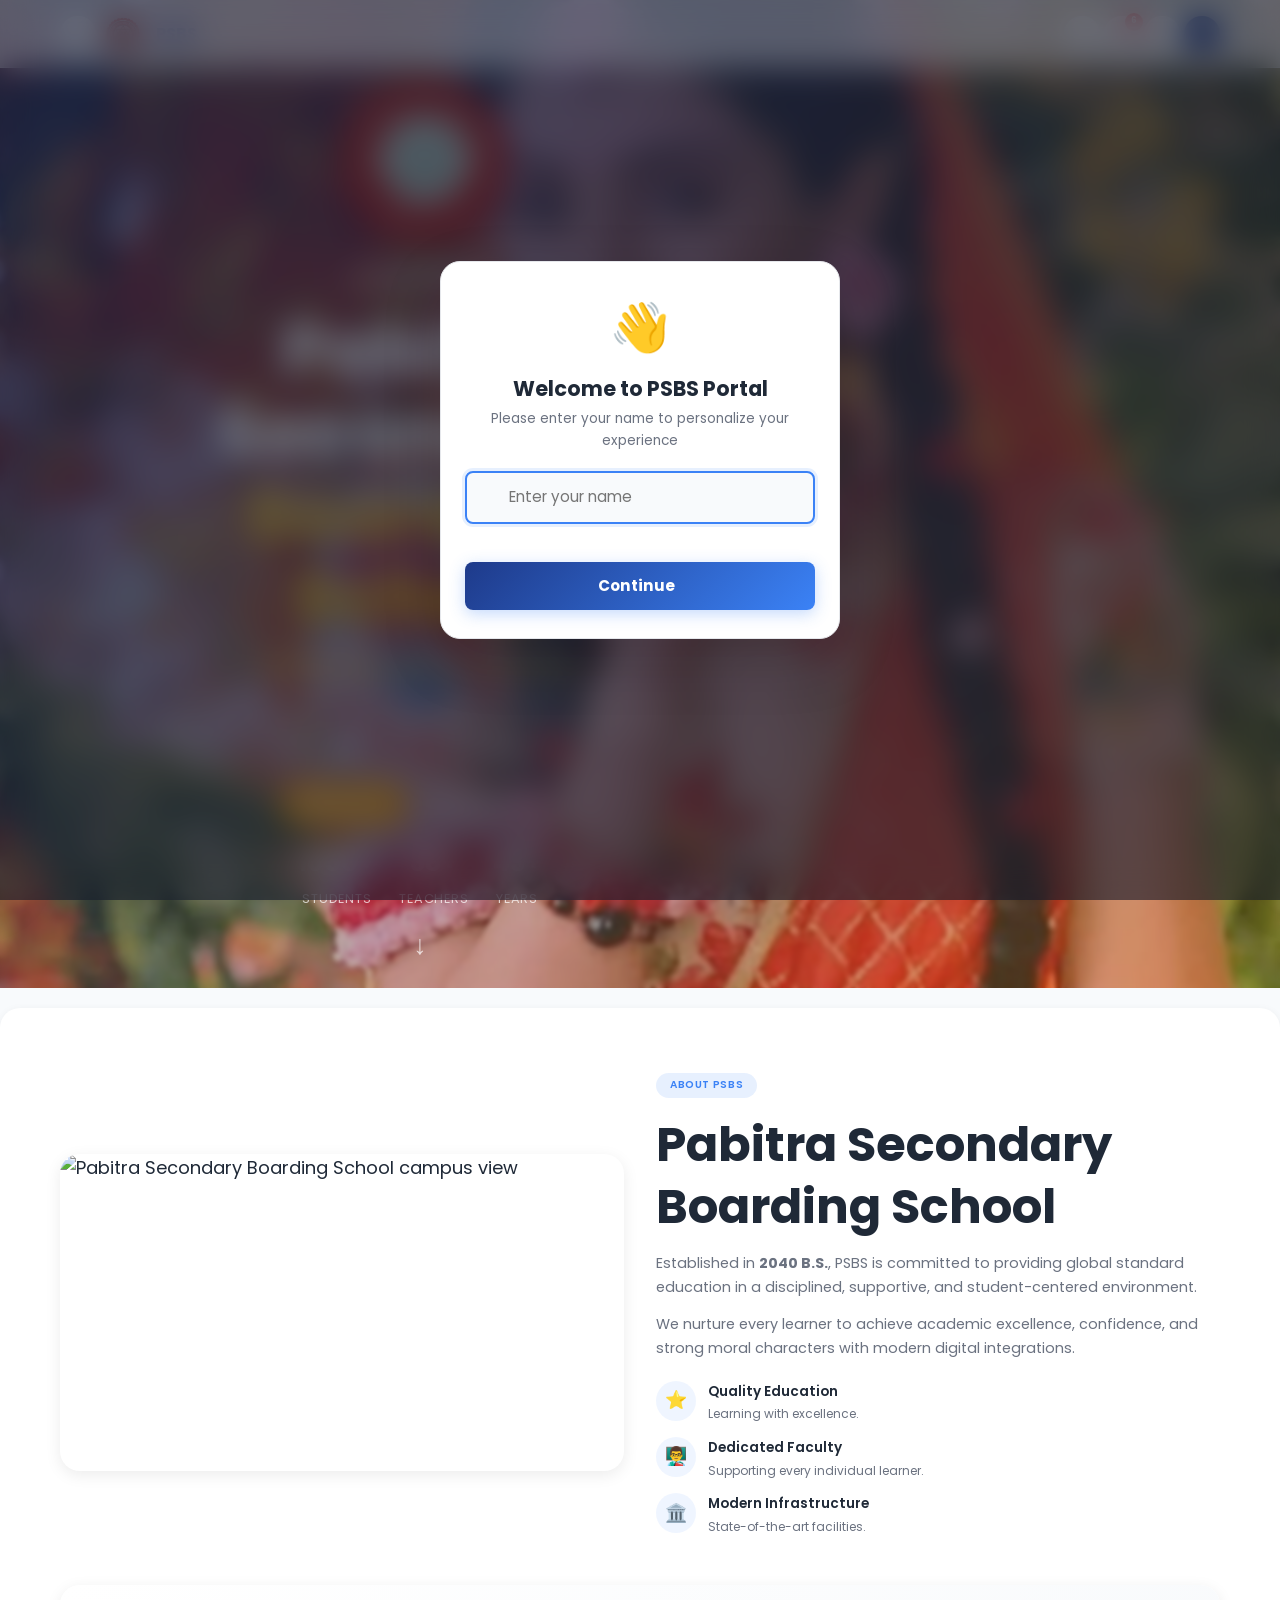
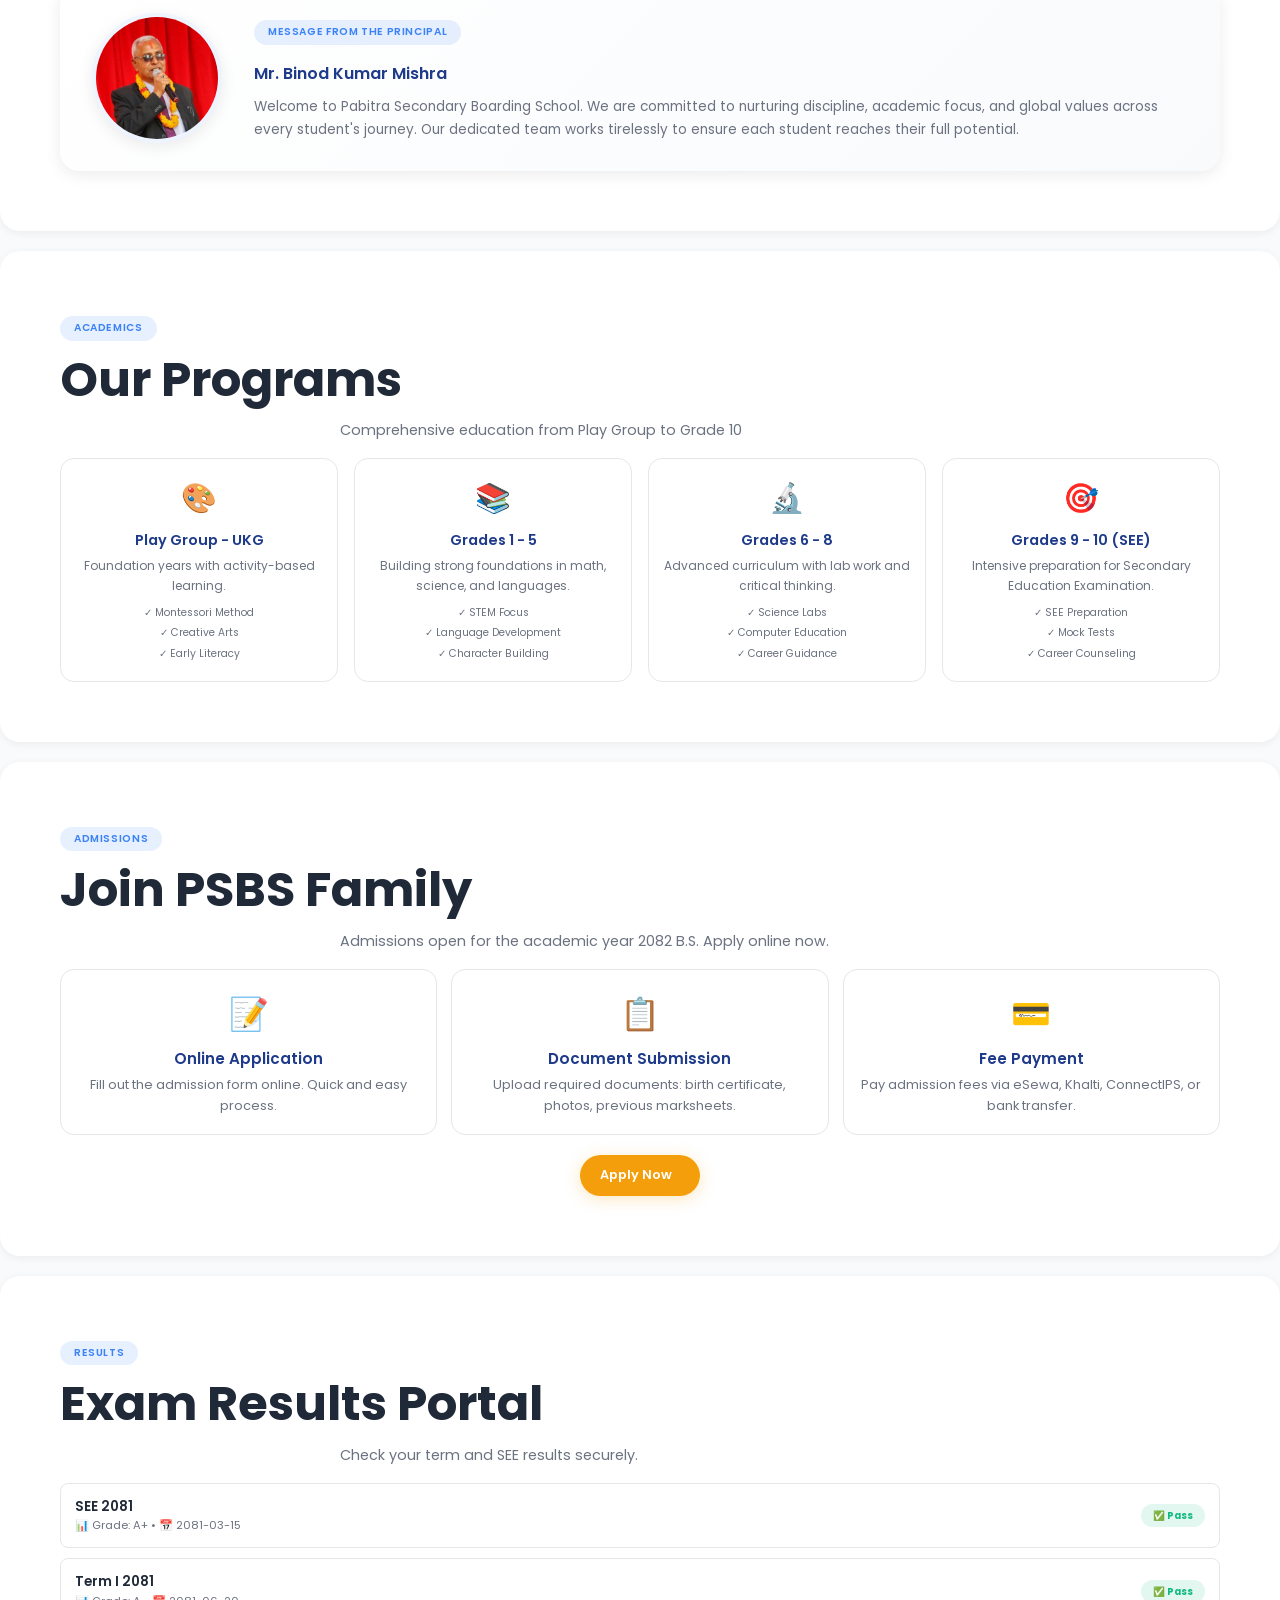
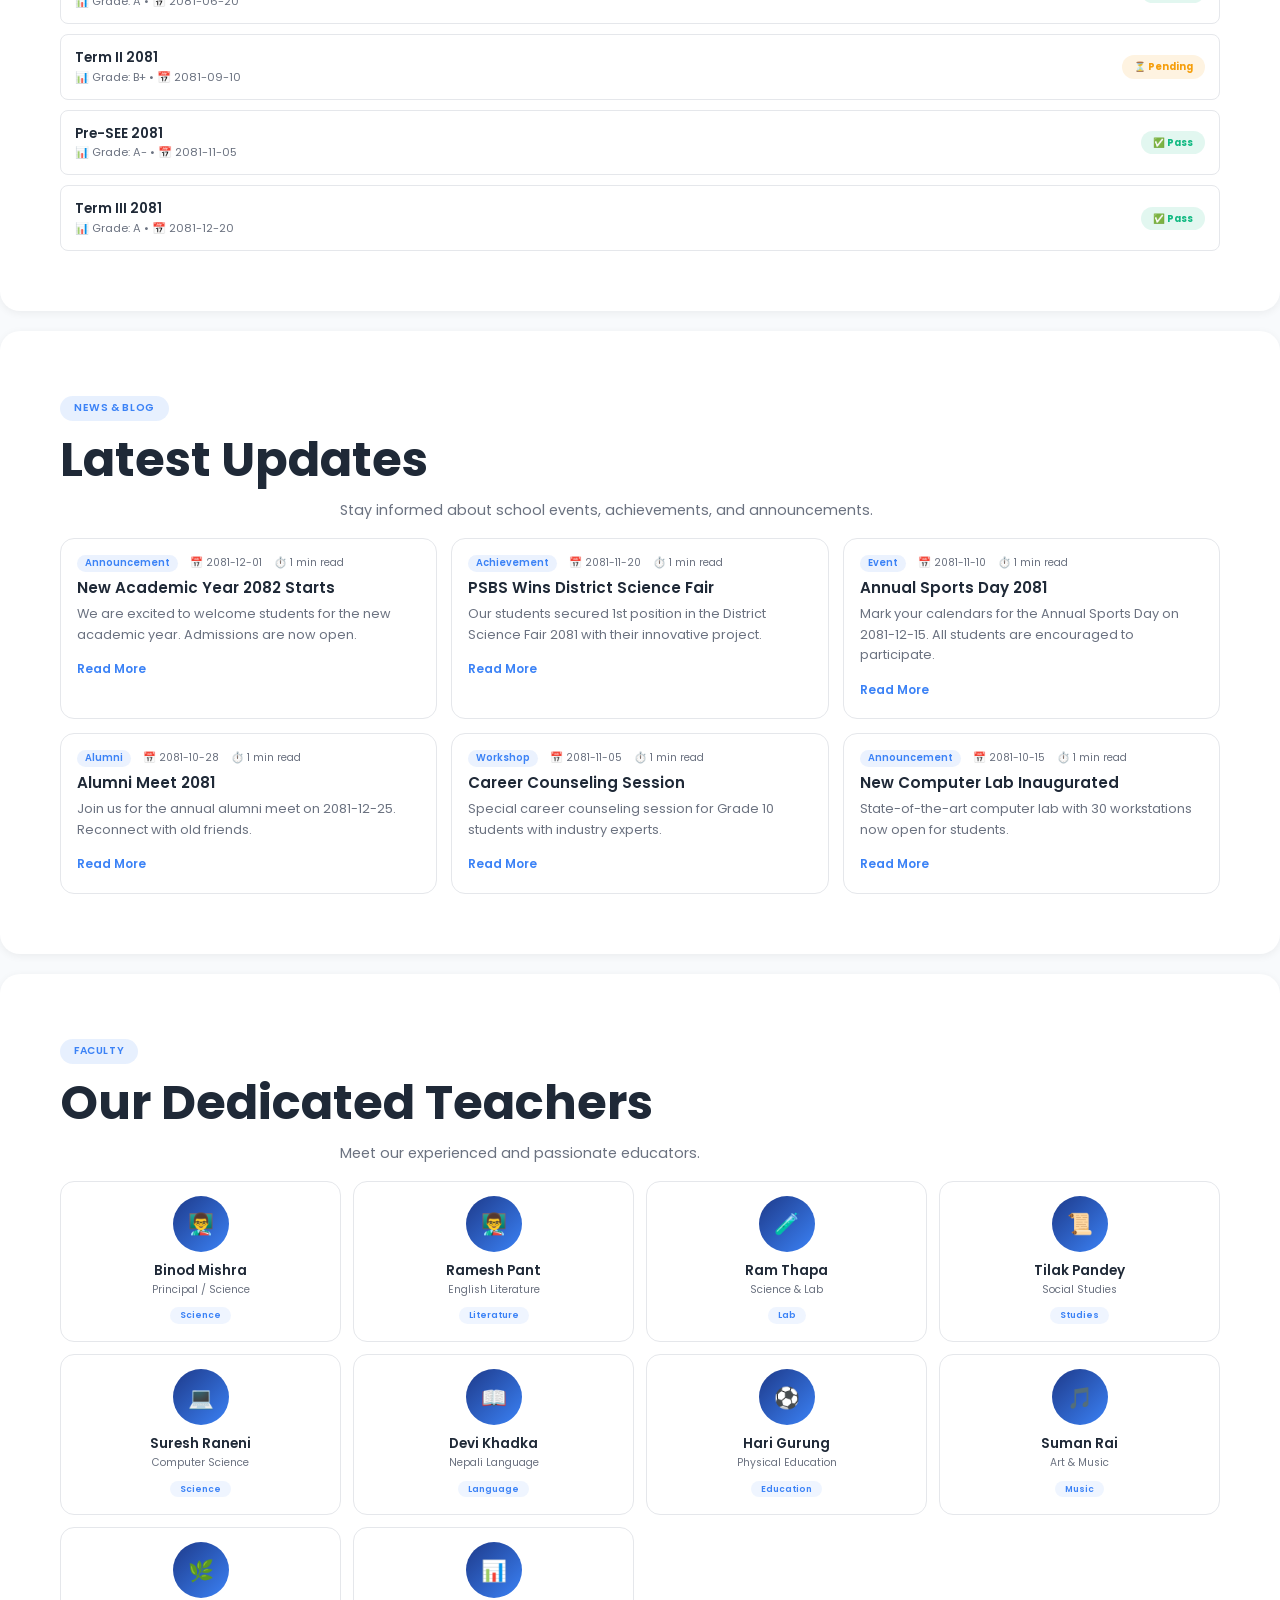
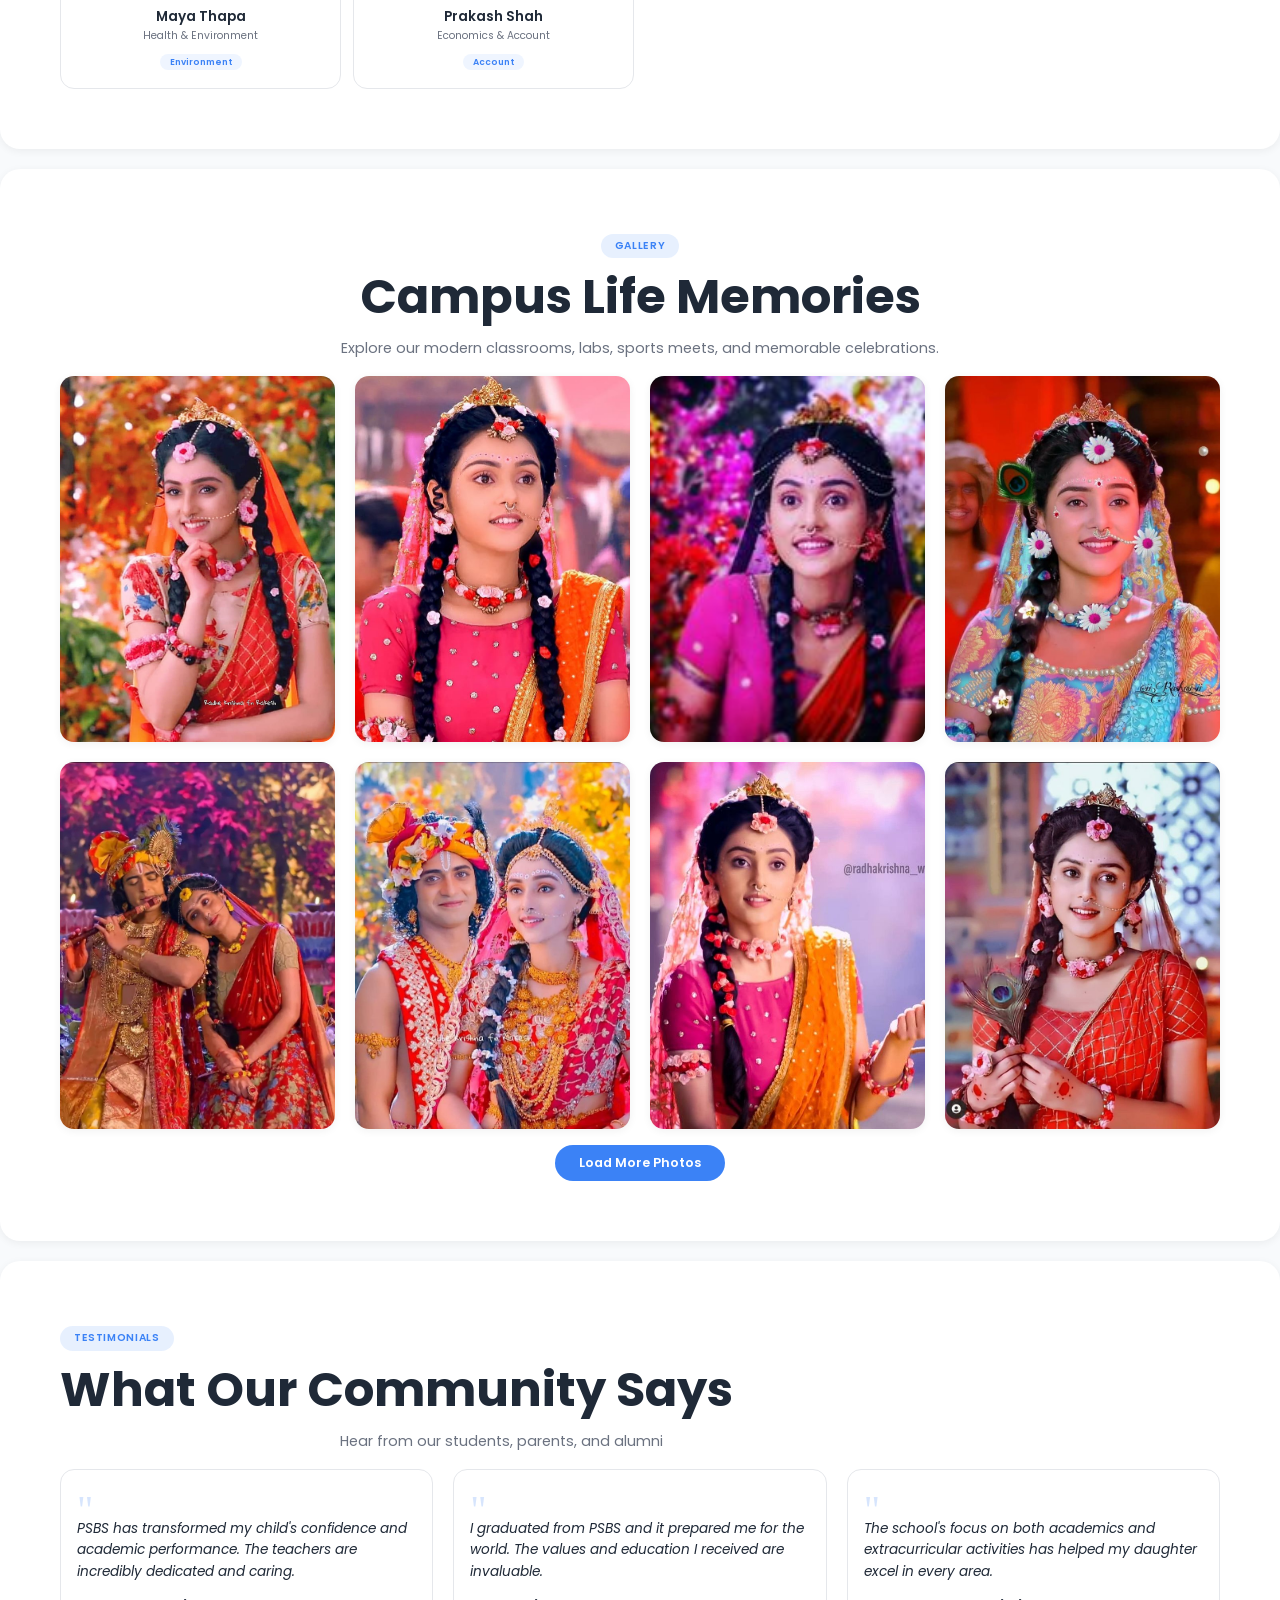
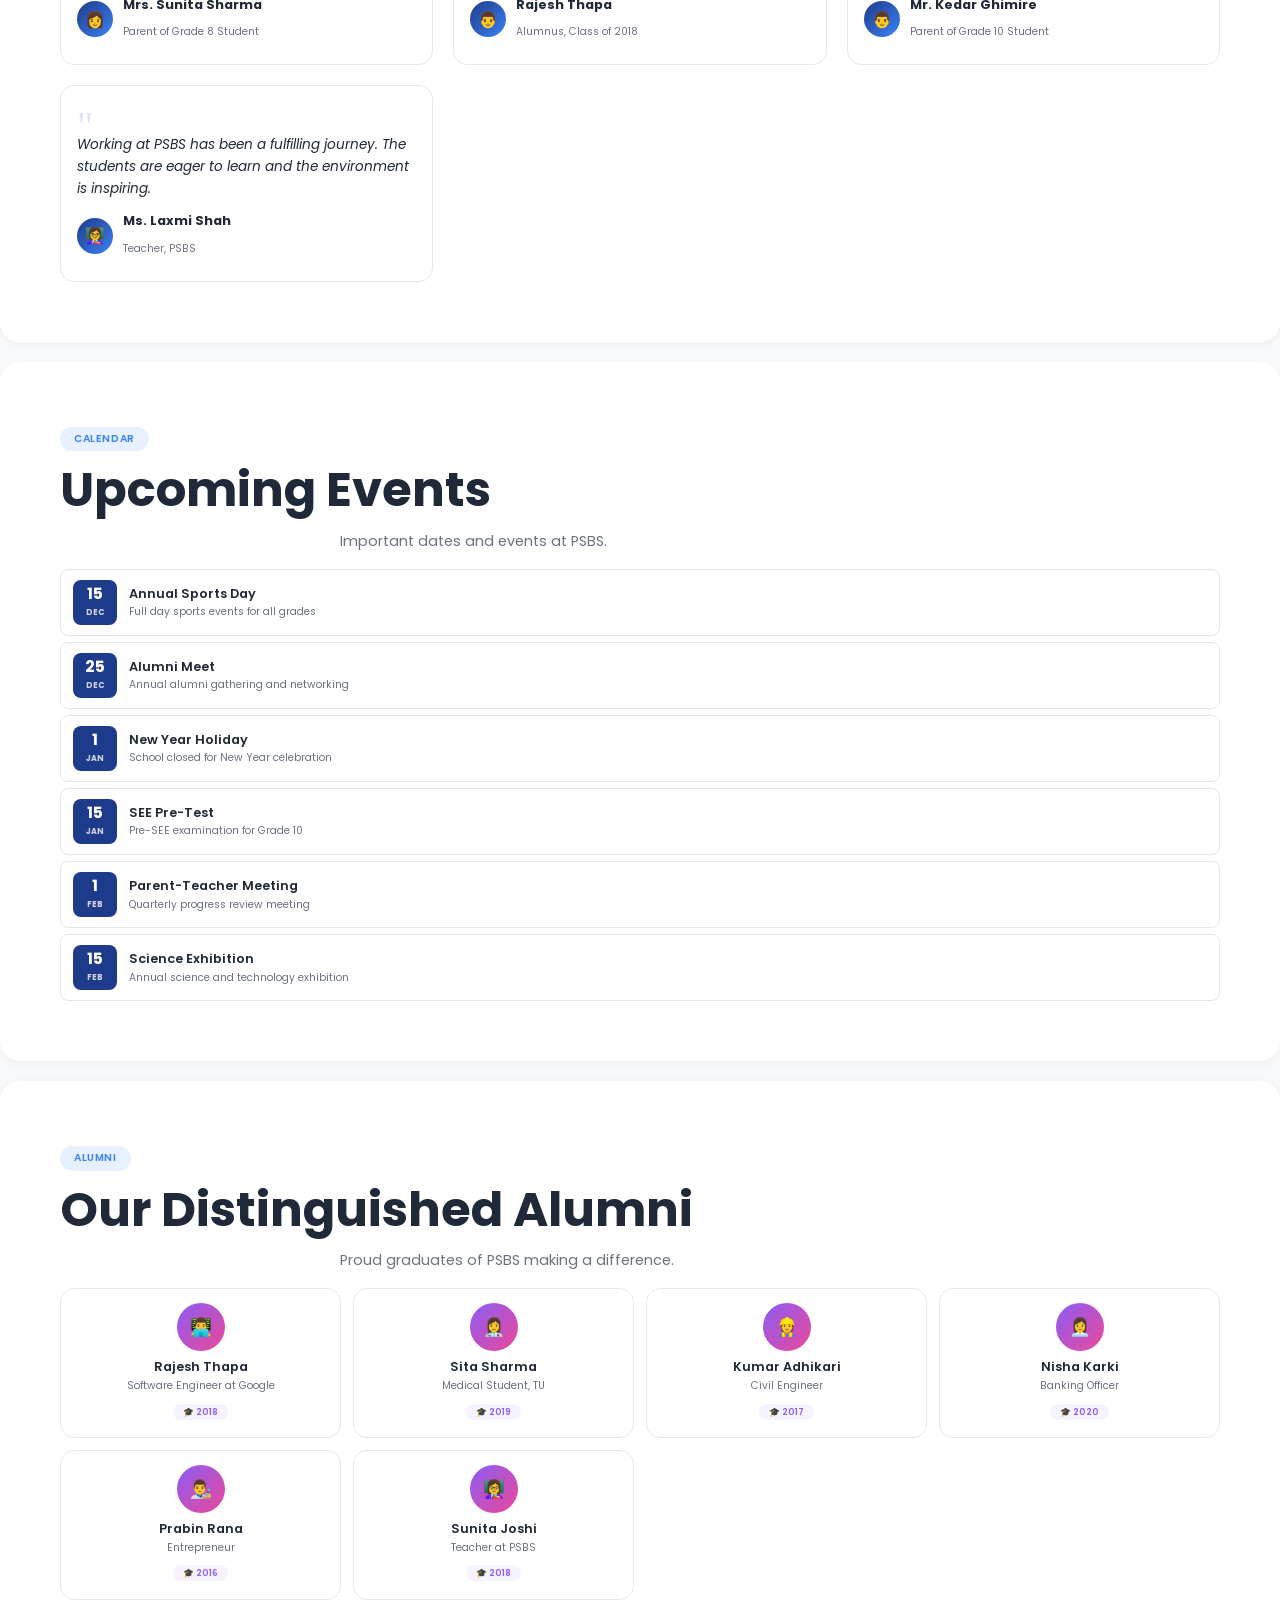
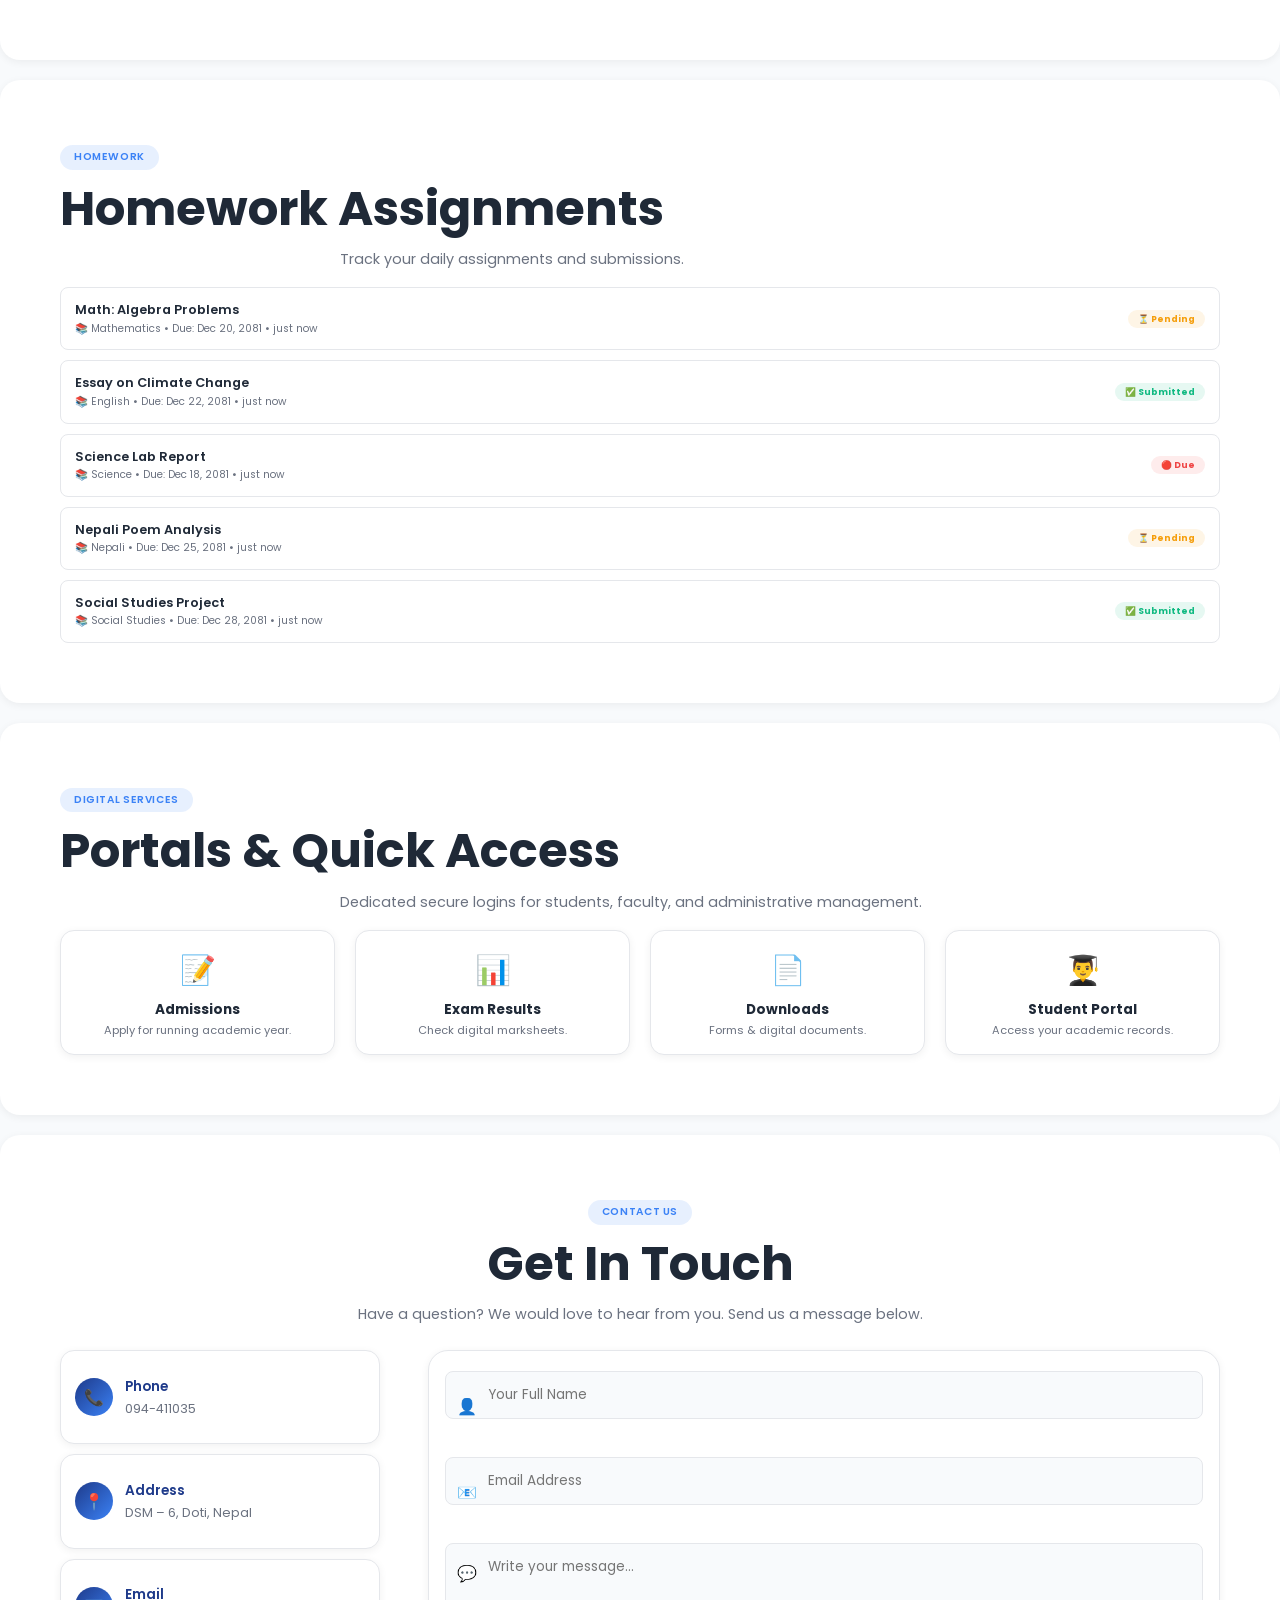
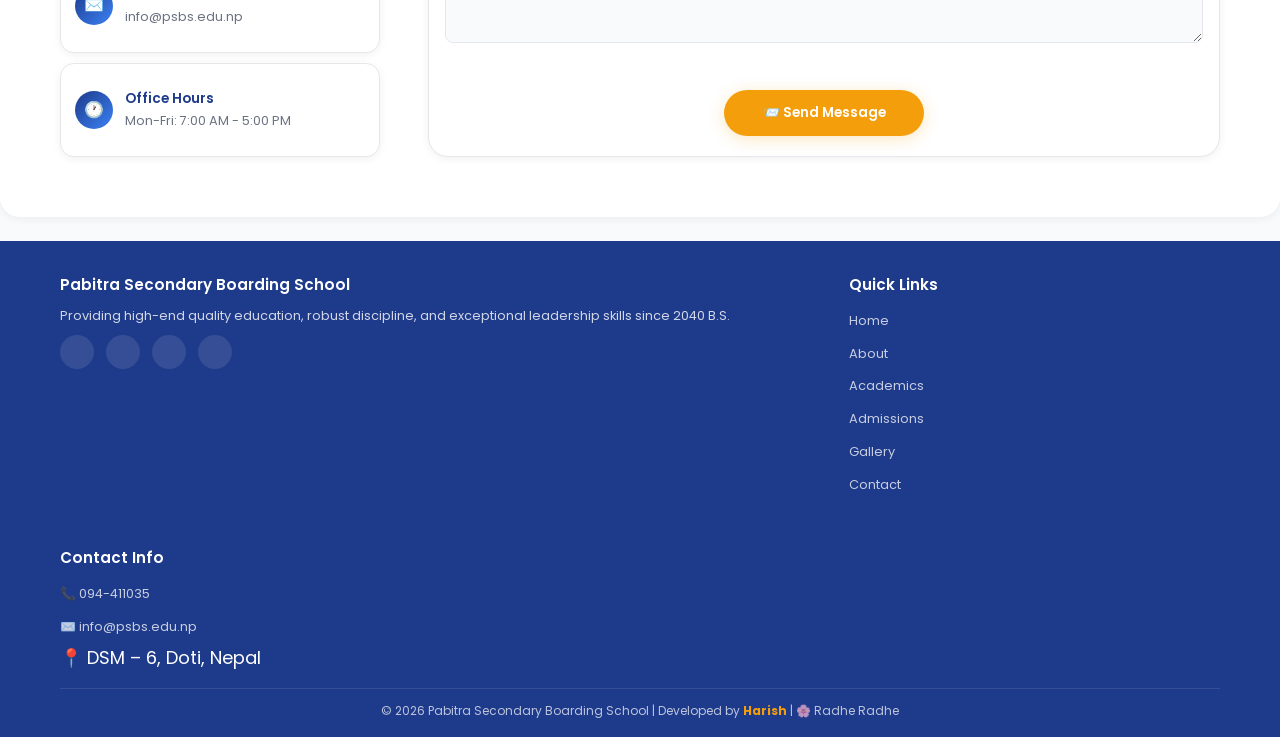
==== commit b43117ce: "Add files via upload" ====
--- a/index.html
+++ b/index.html
@@ -26,7 +26,6 @@
     <link rel="stylesheet" href="https://cdn.jsdelivr.net/npm/remixicon@4.2.0/fonts/remixicon.css" />
     <link rel="icon" type="image/png" href="logo.png" />
     <link rel="apple-touch-icon" href="logo.png" />
-    <link rel="manifest" href="manifest.json" />
     <title>PSBS Portal | Pabitra Secondary Boarding School</title>
 
     <!-- Structured Data -->
@@ -38,26 +37,16 @@
             "description": "Quality Education is our Motto. Established in 2040 B.S.",
             "url": "https://psbs.edu.np",
             "telephone": "+977-094-411035",
-            "address": {
-                "@type": "PostalAddress",
-                "addressLocality": "Doti",
-                "addressCountry": "Nepal",
-                "postalCode": "10600"
-            },
+            "address": { "@type": "PostalAddress", "addressLocality": "Doti", "addressCountry": "Nepal", "postalCode": "10600" },
             "foundingDate": "2040",
-            "contactPoint": {
-                "@type": "ContactPoint",
-                "contactType": "Admissions",
-                "telephone": "+977-094-411035",
-                "email": "info@psbs.edu.np"
-            }
+            "contactPoint": { "@type": "ContactPoint", "contactType": "Admissions", "telephone": "+977-094-411035", "email": "info@psbs.edu.np" }
         }
     </script>
 
     <style>
-        /* ==========================================================
-           CRITICAL CSS – Loads instantly
-           ========================================================== */
+        /* ============================================================
+           CRITICAL CSS – Instantly loads
+           ============================================================ */
         :root {
             --primary: #1E3A8A;
             --primary-dark: #172554;
@@ -95,6 +84,7 @@
             --z-dropdown: 1001;
             --z-header: 1000;
             --z-toast: 99999;
+            --z-tooltip: 99998;
         }
 
         body.dark {
@@ -152,7 +142,7 @@
             transform: translateX(-50%);
             padding: 12px 24px;
             background: #1E3A8A;
-            color: white;
+            color: #fff;
             border-radius: 8px;
             z-index: 99999;
             font-weight: 600;
@@ -391,6 +381,42 @@
             }
         }
 
+        @keyframes glow-pulse {
+
+            0%,
+            100% {
+                box-shadow: 0 0 20px rgba(59, 130, 246, 0.2);
+            }
+
+            50% {
+                box-shadow: 0 0 40px rgba(59, 130, 246, 0.4);
+            }
+        }
+
+        @keyframes breathe {
+
+            0%,
+            100% {
+                transform: scale(1);
+                opacity: 0.7;
+            }
+
+            50% {
+                transform: scale(1.05);
+                opacity: 1;
+            }
+        }
+
+        @keyframes marquee {
+            0% {
+                transform: translateX(100%);
+            }
+
+            100% {
+                transform: translateX(-100%);
+            }
+        }
+
         @keyframes ripple {
             0% {
                 transform: scale(0);
@@ -403,28 +429,6 @@
             }
         }
 
-        @keyframes shimmer-fast {
-            0% {
-                background-position: -200% 0;
-            }
-
-            100% {
-                background-position: 200% 0;
-            }
-        }
-
-        @keyframes glow-pulse {
-
-            0%,
-            100% {
-                box-shadow: 0 0 20px rgba(59, 130, 246, 0.2);
-            }
-
-            50% {
-                box-shadow: 0 0 40px rgba(59, 130, 246, 0.4);
-            }
-        }
-
         .animate-pulse {
             animation: pulse 2s cubic-bezier(0.4, 0, 0.6, 1) infinite;
         }
@@ -433,7 +437,14 @@
             animation: glow-pulse 2s ease-in-out infinite;
         }
 
-        /* Quick responsive base */
+        .animate-breathe {
+            animation: breathe 3s ease-in-out infinite;
+        }
+
+        .animate-float {
+            animation: float 4s ease-in-out infinite;
+        }
+
         @media (min-width:600px) {
             :root {
                 --container-padding: 24px;
@@ -463,9 +474,6 @@
             }
         }
 
-        /* ==========================================================
-           FULL STYLES – loaded after critical
-           ========================================================== */
         img {
             display: block;
             max-width: 100%;
@@ -751,26 +759,6 @@
             opacity: 1;
         }
 
-        .welcome-card::before {
-            content: '✨🎉✨';
-            position: absolute;
-            top: -12px;
-            right: -12px;
-            font-size: 1.8rem;
-            opacity: 0.4;
-            animation: float 3s ease-in-out infinite;
-        }
-
-        .welcome-card::after {
-            content: '✨🌟✨';
-            position: absolute;
-            bottom: -12px;
-            left: -12px;
-            font-size: 1.8rem;
-            opacity: 0.4;
-            animation: float 4s ease-in-out infinite reverse;
-        }
-
         .welcome-avatar {
             width: 80px;
             height: 80px;
@@ -815,10 +803,6 @@
             box-shadow: 0 6px 24px rgba(245, 158, 11, 0.4);
         }
 
-        .welcome-btn:active {
-            transform: scale(0.97);
-        }
-
         /* Edit Name Modal */
         .edit-modal-card .modal-actions {
             display: flex;
@@ -842,10 +826,6 @@
             background: var(--border);
         }
 
-        .cancel-btn:active {
-            transform: scale(0.97);
-        }
-
         .save-btn {
             flex: 1;
             padding: 10px;
@@ -861,10 +841,6 @@
         .save-btn:hover {
             transform: translateY(-2px);
             box-shadow: 0 6px 24px rgba(59, 130, 246, 0.4);
-        }
-
-        .save-btn:active {
-            transform: scale(0.97);
         }
 
         /* Header */
@@ -980,14 +956,6 @@
             transform: translateY(-1px);
         }
 
-        .menu-btn:active,
-        .notice-btn:active,
-        .theme-btn:active,
-        .profile-btn:active,
-        .search-btn:active {
-            transform: scale(0.92);
-        }
-
         .profile-btn {
             background: var(--primary);
             color: #fff;
@@ -1184,10 +1152,6 @@
             z-index: 1999;
         }
 
-        body.dark .sidebar-overlay {
-            background: rgba(4, 7, 15, 0.5);
-        }
-
         .sidebar-overlay.active {
             opacity: 1;
             visibility: visible;
@@ -1202,10 +1166,6 @@
             gap: 10px;
             flex-shrink: 0;
             min-height: 56px;
-        }
-
-        body.dark .sidebar-header {
-            border-bottom: 1px solid rgba(255, 255, 255, 0.04);
         }
 
         .sidebar-brand {
@@ -1283,22 +1243,11 @@
             flex-shrink: 0;
         }
 
-        body.dark .sidebar-close,
-        body.dark .notice-close {
-            background: rgba(30, 41, 59, 0.3);
-            border-color: rgba(255, 255, 255, 0.04);
-        }
-
         .sidebar-close:hover,
         .notice-close:hover {
             background: #EF4444;
             color: #fff;
             border-color: #EF4444;
-        }
-
-        .sidebar-close:active,
-        .notice-close:active {
-            transform: rotate(90deg) scale(0.92);
         }
 
         .sidebar-body {
@@ -1311,19 +1260,6 @@
             -webkit-overflow-scrolling: touch;
         }
 
-        .sidebar-body::-webkit-scrollbar {
-            width: 3px;
-        }
-
-        .sidebar-body::-webkit-scrollbar-thumb {
-            background: rgba(0, 0, 0, 0.08);
-            border-radius: 10px;
-        }
-
-        body.dark .sidebar-body::-webkit-scrollbar-thumb {
-            background: rgba(255, 255, 255, 0.06);
-        }
-
         .sidebar-widget-card {
             background: rgba(59, 130, 246, 0.05);
             border: 1px solid rgba(59, 130, 246, 0.08);
@@ -1332,11 +1268,6 @@
             display: flex;
             align-items: center;
             gap: 10px;
-        }
-
-        body.dark .sidebar-widget-card {
-            background: rgba(59, 130, 246, 0.06);
-            border-color: rgba(59, 130, 246, 0.1);
         }
 
         .widget-icon {
@@ -1447,26 +1378,16 @@
             transition: all 0.25s ease;
         }
 
-        body.dark .nav-icon-wrapper {
-            background: rgba(15, 23, 42, 0.25);
-            border-color: rgba(255, 255, 255, 0.04);
-        }
-
         .nav-title {
             font-size: 0.8rem;
             font-weight: 500;
             color: var(--text);
         }
 
-        .sidebar-links a:active {
-            transform: scale(0.97);
-        }
-
         .sidebar-links a.active {
             background: linear-gradient(135deg, var(--primary) 0%, var(--secondary) 100%) !important;
             border-color: transparent !important;
             box-shadow: 0 4px 16px rgba(59, 130, 246, 0.2);
-            transform: none !important;
         }
 
         .sidebar-links a.active .nav-title {
@@ -1509,10 +1430,6 @@
             border-color: transparent;
         }
 
-        .action-pill-btn:active {
-            transform: scale(0.97);
-        }
-
         .sidebar-footer-wrap {
             padding: 8px var(--sb-inner-padding) 12px;
             display: flex;
@@ -1576,10 +1493,6 @@
             border-left: 3px solid var(--primary);
             box-shadow: var(--shadow-sm);
             transition: all 0.3s cubic-bezier(0.16, 1, 0.3, 1);
-        }
-
-        body.dark .update-card {
-            border-left-color: var(--secondary);
         }
 
         .update-card:hover {
@@ -1656,17 +1569,6 @@
             color: var(--text-light);
             margin-top: 4px;
             opacity: 0.6;
-        }
-
-        .update-tag {
-            display: inline-block;
-            padding: 1px 8px;
-            border-radius: 999px;
-            font-size: 0.5rem;
-            font-weight: 600;
-            background: rgba(59, 130, 246, 0.1);
-            color: var(--secondary);
-            margin-right: 4px;
         }
 
         /* Profile Dropdown */
@@ -1696,10 +1598,6 @@
             transform: scale(1.05);
         }
 
-        .profile-btn:active {
-            transform: scale(0.92);
-        }
-
         .profile-dropdown {
             position: absolute;
             top: calc(100% + 10px);
@@ -1717,11 +1615,6 @@
             border: 1px solid var(--border);
         }
 
-        body.dark .profile-dropdown {
-            background: var(--surface);
-            border-color: var(--border);
-        }
-
         .profile-dropdown.active {
             transform: translateY(0) scale(1);
             opacity: 1;
@@ -1800,10 +1693,6 @@
         .dropdown-item:hover {
             background: rgba(59, 130, 246, 0.06);
             color: var(--secondary);
-        }
-
-        .dropdown-item:active {
-            transform: scale(0.97);
         }
 
         .dropdown-item.danger {
@@ -1850,8 +1739,8 @@
         }
 
         .hero-logo {
-            width: 120px;
-            height: 120px;
+            width: 140px;
+            height: 140px;
             object-fit: cover;
             border-radius: var(--radius-full);
             margin: 0 auto 12px;
@@ -1867,13 +1756,13 @@
             backdrop-filter: blur(10px);
             -webkit-backdrop-filter: blur(10px);
             color: #fff;
-            font-size: 0.8rem;
+            font-size: 0.9rem;
             font-weight: 500;
             border: 1px solid rgba(255, 255, 255, 0.08);
         }
 
         .hero-title {
-            font-size: 1.8rem;
+            font-size: 2rem;
             color: #fff;
             line-height: 1.15;
             margin-bottom: 12px;
@@ -1889,7 +1778,7 @@
         }
 
         .hero-motto {
-            font-size: 1rem;
+            font-size: 1.2rem;
             color: #FFD54F;
             margin-bottom: 10px;
             font-weight: 600;
@@ -1901,7 +1790,7 @@
             margin: 0 auto 16px;
             color: rgba(255, 255, 255, 0.9);
             line-height: 1.6;
-            font-size: 0.9rem;
+            font-size: 1rem;
             text-shadow: 0 1px 6px rgba(0, 0, 0, 0.06);
         }
 
@@ -1915,7 +1804,7 @@
         .hero-buttons a {
             min-width: 90px;
             padding: 8px 16px;
-            font-size: 0.85rem;
+            font-size: 1rem;
             white-space: nowrap;
         }
 
@@ -1928,7 +1817,7 @@
         }
 
         .scroll-arrow {
-            font-size: 24px;
+            font-size: 27px;
             line-height: 1;
             animation: float 3s ease-in-out infinite;
         }
@@ -1947,14 +1836,14 @@
         }
 
         .hero-stat-mini .num {
-            font-size: 1.4rem;
+            font-size: 1.7rem;
             font-weight: 700;
             display: block;
             text-shadow: 0 1px 8px rgba(0, 0, 0, 0.1);
         }
 
         .hero-stat-mini .label {
-            font-size: 0.6rem;
+            font-size: 0.8rem;
             text-transform: uppercase;
             opacity: 0.7;
             letter-spacing: 0.06em;
@@ -2004,10 +1893,6 @@
             box-shadow: 0 6px 24px rgba(245, 158, 11, 0.35);
         }
 
-        .primary-btn:active {
-            transform: scale(0.96);
-        }
-
         .secondary-btn {
             color: #fff;
             border: 1px solid rgba(255, 255, 255, 0.2);
@@ -2021,15 +1906,7 @@
             transform: translateY(-2px);
         }
 
-        .secondary-btn:active {
-            transform: scale(0.96);
-        }
-
         /* About */
-        #about {
-            background: var(--surface);
-        }
-
         .about-grid {
             display: grid;
             gap: 24px;
@@ -2186,10 +2063,6 @@
         }
 
         /* Statistics */
-        #statistics {
-            text-align: center;
-        }
-
         .stats-grid {
             display: grid;
             grid-template-columns: repeat(2, 1fr);
@@ -2203,6 +2076,7 @@
             box-shadow: var(--shadow-sm);
             transition: transform 0.35s cubic-bezier(0.16, 1, 0.3, 1), box-shadow 0.35s cubic-bezier(0.16, 1, 0.3, 1);
             border: 1px solid var(--border);
+            text-align: center;
         }
 
         .stat-card:hover {
@@ -2266,20 +2140,6 @@
             aspect-ratio: 3/4;
         }
 
-        .gallery-item::after {
-            content: '';
-            position: absolute;
-            inset: 0;
-            background: linear-gradient(0deg, rgba(0, 0, 0, 0.2) 0%, transparent 50%);
-            opacity: 0;
-            transition: opacity 0.3s ease;
-            pointer-events: none;
-        }
-
-        .gallery-item:hover::after {
-            opacity: 1;
-        }
-
         .gallery-item:hover {
             transform: translateY(-3px);
             box-shadow: var(--shadow-md);
@@ -2590,16 +2450,6 @@
             box-shadow: 0 0 0 3px rgba(59, 130, 246, 0.08);
         }
 
-        body.dark .input-group input:focus,
-        body.dark .input-group textarea:focus {
-            border-color: var(--secondary);
-        }
-
-        .input-group input[aria-invalid="true"],
-        .input-group textarea[aria-invalid="true"] {
-            border-color: #EF4444;
-        }
-
         .contact-btn {
             display: block !important;
             width: 100%;
@@ -2619,11 +2469,6 @@
             font-weight: 600;
             text-align: center;
             animation: fadeUp 0.4s ease;
-        }
-
-        body.dark .contact-success {
-            background: #14532D;
-            color: #BBF7D0;
         }
 
         /* Footer */
@@ -2711,7 +2556,7 @@
             color: var(--accent);
         }
 
-        /* NEW: Blog/News cards */
+        /* News */
         .news-grid {
             display: grid;
             grid-template-columns: 1fr;
@@ -2774,7 +2619,7 @@
             gap: 8px;
         }
 
-        /* Faculty grid */
+        /* Faculty */
         .faculty-grid {
             display: grid;
             grid-template-columns: repeat(2, 1fr);
@@ -2930,7 +2775,7 @@
             font-size: 0.8rem;
         }
 
-        /* Calendar events */
+        /* Calendar */
         .calendar-grid {
             display: grid;
             gap: 6px;
@@ -3120,24 +2965,11 @@
                 font-size: 1.8rem;
             }
 
-            h3 {
-                font-size: 1.2rem;
-            }
-
-            p {
-                font-size: 0.95rem;
-            }
-
             .section {
                 padding: 40px 0;
                 margin: 12px 0;
             }
 
-            .section-tag {
-                font-size: 0.7rem;
-                padding: 4px 14px;
-            }
-
             .hero-logo {
                 width: 140px;
                 height: 140px;
@@ -3151,57 +2983,13 @@
                 font-size: 1.3rem;
             }
 
-            .hero-description {
-                font-size: 1rem;
-            }
-
-            .hero-buttons a {
-                min-width: 110px;
-                padding: 10px 20px;
-                font-size: 0.85rem;
-            }
-
-            .navbar {
-                height: var(--header-height);
-            }
-
-            .logo {
-                width: 36px !important;
-                height: 36px !important;
-            }
-
-            .school-name {
-                font-size: 1rem !important;
-                padding: 0 12px !important;
-            }
-
-            .menu-btn,
-            .notice-btn,
-            .theme-btn,
-            .profile-btn,
-            .search-btn {
-                width: 38px;
-                height: 38px;
-                font-size: 18px;
-            }
-
             .stats-grid {
                 grid-template-columns: repeat(2, 1fr);
                 gap: 14px;
             }
 
-            .stat-card {
-                padding: 20px 14px;
-            }
-
             .stat-number {
                 font-size: 1.6rem;
-            }
-
-            .stat-icon {
-                width: 50px;
-                height: 50px;
-                font-size: 22px;
             }
 
             .gallery-grid {
@@ -3223,38 +3011,11 @@
                 gap: 24px;
             }
 
-            .contact-info {
-                gap: 12px;
-            }
-
-            .contact-form {
-                padding: 24px;
-            }
-
-            .footer {
-                padding: 40px var(--container-padding) 20px;
-                margin-top: 32px;
-            }
-
             .footer-container {
                 grid-template-columns: 2fr 1fr;
                 gap: 32px;
             }
 
-            .footer-bottom {
-                margin-top: 20px;
-            }
-
-            .profile-dropdown {
-                width: 240px;
-            }
-
-            .profile-btn {
-                width: 38px;
-                height: 38px;
-                font-size: 0.9rem;
-            }
-
             .testimonials-grid {
                 grid-template-columns: repeat(2, 1fr);
             }
@@ -3277,10 +3038,6 @@
 
             .hero-stat-mini .num {
                 font-size: 1.6rem;
-            }
-
-            .hero-stat-mini .label {
-                font-size: 0.65rem;
             }
         }
 
@@ -3288,7 +3045,6 @@
             :root {
                 --container-padding: 32px;
                 --sb-width: 60vw;
-                --sb-inner-padding: 20px;
             }
 
             h1 {
@@ -3297,11 +3053,6 @@
 
             h2 {
                 font-size: 2.1rem;
-            }
-
-            .section {
-                padding: 50px 0;
-                margin: 16px 0;
             }
 
             .hero-logo {
@@ -3311,10 +3062,6 @@
 
             .hero-title {
                 font-size: 3rem;
-            }
-
-            .hero-motto {
-                font-size: 1.5rem;
             }
 
             .about-grid {
@@ -3358,14 +3105,6 @@
                 gap: 32px;
             }
 
-            .footer-container {
-                gap: 40px;
-            }
-
-            .profile-dropdown {
-                width: 260px;
-            }
-
             .testimonials-grid {
                 grid-template-columns: repeat(3, 1fr);
                 gap: 20px;
@@ -3385,10 +3124,6 @@
 
             .alumni-grid {
                 grid-template-columns: repeat(4, 1fr);
-            }
-
-            .hero-stat-mini .num {
-                font-size: 1.8rem;
             }
         }
 
@@ -3396,7 +3131,6 @@
             :root {
                 --container-padding: 40px;
                 --sb-width: 340px;
-                --sb-inner-padding: 22px;
             }
 
             body {
@@ -3409,10 +3143,6 @@
 
             h2 {
                 font-size: 2.5rem;
-            }
-
-            h3 {
-                font-size: 1.4rem;
             }
 
             .section {
@@ -3420,36 +3150,6 @@
                 margin: 20px 0;
             }
 
-            .section-tag {
-                font-size: 0.75rem;
-                padding: 6px 18px;
-                margin-bottom: 12px;
-            }
-
-            .navbar {
-                height: var(--header-height);
-            }
-
-            .logo {
-                width: 40px !important;
-                height: 40px !important;
-            }
-
-            .school-name {
-                font-size: 1.1rem !important;
-                padding: 0 16px !important;
-            }
-
-            .menu-btn,
-            .notice-btn,
-            .theme-btn,
-            .profile-btn,
-            .search-btn {
-                width: 42px;
-                height: 42px;
-                font-size: 20px;
-            }
-
             .hero-logo {
                 width: 180px;
                 height: 180px;
@@ -3459,80 +3159,20 @@
                 font-size: 3.8rem;
             }
 
-            .hero-motto {
-                font-size: 1.7rem;
-            }
-
-            .hero-description {
-                font-size: 1.05rem;
-            }
-
-            .hero-buttons a {
-                min-width: 130px;
-                padding: 12px 28px;
-                font-size: 0.95rem;
-            }
-
             .stat-number {
                 font-size: 2rem;
             }
 
-            .stat-icon {
-                width: 60px;
-                height: 60px;
-                font-size: 26px;
-            }
-
             .gallery-grid {
                 gap: 16px;
             }
 
-            .quick-card {
-                padding: 22px 18px;
-            }
-
-            .quick-icon {
-                font-size: 2.4rem;
-            }
-
-            .contact-grid {
-                grid-template-columns: 280px 1fr;
-                gap: 40px;
-            }
-
-            .contact-form {
-                padding: 32px 36px;
-            }
-
-            .footer {
-                padding: 50px var(--container-padding) 24px;
-                margin-top: 40px;
-            }
-
             .footer-container {
                 gap: 48px;
             }
 
-            .footer-bottom {
-                margin-top: 28px;
-            }
-
-            .profile-dropdown {
-                width: 280px;
-            }
-
-            .profile-btn {
-                width: 42px;
-                height: 42px;
-                font-size: 1rem;
-            }
-
             .news-grid {
                 grid-template-columns: repeat(3, 1fr);
-            }
-
-            .hero-stat-mini .num {
-                font-size: 2rem;
             }
         }
 
@@ -3554,59 +3194,21 @@
                 font-size: 3rem;
             }
 
-            .section {
-                padding: 70px 0;
-                margin: 24px 0;
-            }
-
             .hero-title {
                 font-size: 4.5rem;
             }
 
-            .hero-description {
-                font-size: 1.15rem;
-            }
-
             .gallery-grid {
                 gap: 20px;
             }
 
             .quick-grid {
                 gap: 20px;
-            }
-
-            .quick-card {
-                padding: 26px 20px;
             }
 
             .contact-grid {
                 grid-template-columns: 320px 1fr;
                 gap: 48px;
-            }
-
-            .contact-form {
-                padding: 40px;
-            }
-
-            .footer-container {
-                gap: 56px;
-            }
-
-            .hero-stat-mini .num {
-                font-size: 2.2rem;
-            }
-        }
-
-        @supports (padding: max(0px)) {
-
-            .sidebar,
-            .updates-panel {
-                padding-top: env(safe-area-inset-top);
-                padding-bottom: env(safe-area-inset-bottom);
-            }
-
-            .header {
-                padding-top: env(safe-area-inset-top);
             }
         }
 
@@ -3796,14 +3398,14 @@
         <!-- OVERLAY -->
         <div class="sidebar-overlay" aria-hidden="true"></div>
 
-        <!-- SIDEBAR -->
+        <!-- SIDEBAR (ORDER MATCHES HOME PAGE) -->
         <aside class="sidebar" role="navigation" aria-label="Sidebar navigation">
             <div class="sidebar-header">
                 <div class="sidebar-brand">
                     <img src="logo.png" alt="PSBS Logo" class="sidebar-logo" width="42" height="42">
                     <div class="sidebar-text">
                         <h2>PSBS Portal</h2>
-                        <p>v3.0 — Radhe Radhe</p>
+                        <p>v4.0 — Radhe Radhe</p>
                     </div>
                 </div>
                 <button class="sidebar-close" aria-label="Close sidebar">
@@ -3818,11 +3420,11 @@
                         <p>All systems operational</p>
                     </div>
                 </div>
-
                 <nav class="sidebar-group" aria-label="Main sections">
                     <div class="sidebar-group-title"><span>Main Campus</span><span class="title-line"
                             aria-hidden="true"></span></div>
                     <div class="sidebar-links">
+                        <!-- ORDER: Hero, About, Academics, Admissions, Results, News, Faculty, Gallery, Testimonials, Calendar, Alumni, Homework, Quick Access, Contact -->
                         <a href="#hero" class="nav-link active" data-section="hero"><span class="nav-icon-wrapper"
                                 aria-hidden="true"><i class="ri-home-5-line"></i></span><span
                                 class="nav-title">Home</span></a>
@@ -3854,25 +3456,21 @@
                         <a href="#calendar" class="nav-link" data-section="calendar"><span class="nav-icon-wrapper"
                                 aria-hidden="true"><i class="ri-calendar-2-line"></i></span><span
                                 class="nav-title">Calendar</span></a>
-                    </div>
-                </nav>
-
-                <nav class="sidebar-group" aria-label="Information">
-                    <div class="sidebar-group-title"><span>Info Desk</span><span class="title-line"
-                            aria-hidden="true"></span></div>
-                    <div class="sidebar-links">
-                        <a href="#contact" class="nav-link" data-section="contact"><span class="nav-icon-wrapper"
-                                aria-hidden="true"><i class="ri-phone-line"></i></span><span
-                                class="nav-title">Contact</span></a>
                         <a href="#alumni" class="nav-link" data-section="alumni"><span class="nav-icon-wrapper"
                                 aria-hidden="true"><i class="ri-user-star-line"></i></span><span
                                 class="nav-title">Alumni</span></a>
                         <a href="#homework" class="nav-link" data-section="homework"><span class="nav-icon-wrapper"
                                 aria-hidden="true"><i class="ri-pencil-ruler-2-line"></i></span><span
                                 class="nav-title">Homework</span></a>
+                        <a href="#quick-actions" class="nav-link" data-section="quick-actions"><span
+                                class="nav-icon-wrapper" aria-hidden="true"><i
+                                    class="ri-flashlight-line"></i></span><span class="nav-title">Quick
+                                Access</span></a>
+                        <a href="#contact" class="nav-link" data-section="contact"><span class="nav-icon-wrapper"
+                                aria-hidden="true"><i class="ri-phone-line"></i></span><span
+                                class="nav-title">Contact</span></a>
                     </div>
                 </nav>
-
                 <nav class="sidebar-group" aria-label="Social media">
                     <div class="sidebar-group-title"><span>Connect</span><span class="title-line"
                             aria-hidden="true"></span></div>
@@ -3888,7 +3486,6 @@
                                 Page</span></a>
                     </div>
                 </nav>
-
                 <div class="sidebar-action-footer">
                     <a href="tel:+977-094-411035" class="action-pill-btn"><i class="ri-phone-fill"
                             aria-hidden="true"></i> Call</a>
@@ -3905,7 +3502,7 @@
                         <span class="heart-pulse-icon" aria-hidden="true"><i class="ri-heart-3-fill"></i></span>
                         <span class="gradient-signature-text">🌸 Radhe Radhe 💝</span>
                     </div>
-                    <span class="version-tag">PRO v3.0</span>
+                    <span class="version-tag">PRO v4.0</span>
                 </div>
             </div>
         </aside>
@@ -3933,7 +3530,7 @@
             </div>
         </aside>
 
-        <!-- ===== MAIN CONTENT ===== -->
+        <!-- ===== MAIN CONTENT (ORDER MATCHES SIDEBAR) ===== -->
         <main id="main-content" role="main">
 
             <!-- HERO -->
@@ -4135,68 +3732,6 @@
                 </div>
             </section>
 
-            <!-- STATISTICS -->
-            <section id="statistics" class="section" aria-label="School statistics">
-                <div class="container">
-                    <span class="section-tag">Statistics</span>
-                    <h2 class="section-title">PSBS at a Glance</h2>
-                    <p class="section-description">A metric overview of our academic track record and historical
-                        milestones.</p>
-                    <div class="stats-grid">
-                        <div class="stat-card">
-                            <div class="stat-icon" aria-hidden="true">🎓</div>
-                            <div class="stat-number" data-target="1000">0</div>
-                            <div class="stat-title">Active Students</div>
-                        </div>
-                        <div class="stat-card">
-                            <div class="stat-icon" aria-hidden="true">👨‍🏫</div>
-                            <div class="stat-number" data-target="35">0</div>
-                            <div class="stat-title">Expert Teachers</div>
-                        </div>
-                        <div class="stat-card">
-                            <div class="stat-icon" aria-hidden="true">🏆</div>
-                            <div class="stat-number" id="school-age">0</div>
-                            <div class="stat-title">Years of Excellence</div>
-                        </div>
-                        <div class="stat-card">
-                            <div class="stat-icon" aria-hidden="true">📚</div>
-                            <div class="stat-number">SEE</div>
-                            <div class="stat-title">PG – Grade 10</div>
-                        </div>
-                    </div>
-                </div>
-            </section>
-
-            <!-- CALENDAR -->
-            <section id="calendar" class="section" aria-label="School Calendar">
-                <div class="container">
-                    <span class="section-tag">Calendar</span>
-                    <h2 class="section-title">Upcoming Events</h2>
-                    <p class="section-description">Important dates and events at PSBS.</p>
-                    <div class="calendar-grid" id="calendarContainer"></div>
-                </div>
-            </section>
-
-            <!-- ALUMNI -->
-            <section id="alumni" class="section" aria-label="Alumni">
-                <div class="container">
-                    <span class="section-tag">Alumni</span>
-                    <h2 class="section-title">Our Distinguished Alumni</h2>
-                    <p class="section-description">Proud graduates of PSBS making a difference.</p>
-                    <div class="alumni-grid" id="alumniContainer"></div>
-                </div>
-            </section>
-
-            <!-- HOMEWORK -->
-            <section id="homework" class="section" aria-label="Homework">
-                <div class="container">
-                    <span class="section-tag">Homework</span>
-                    <h2 class="section-title">Homework Assignments</h2>
-                    <p class="section-description">Track your daily assignments and submissions.</p>
-                    <div class="hw-grid" id="homeworkContainer"></div>
-                </div>
-            </section>
-
             <!-- GALLERY -->
             <section id="gallery" class="section" aria-label="Photo gallery">
                 <div class="container">
@@ -4218,6 +3753,36 @@
                     <h2 class="section-title">What Our Community Says</h2>
                     <p class="section-description">Hear from our students, parents, and alumni</p>
                     <div class="testimonials-grid" id="testimonialsContainer"></div>
+                </div>
+            </section>
+
+            <!-- CALENDAR -->
+            <section id="calendar" class="section" aria-label="School Calendar">
+                <div class="container">
+                    <span class="section-tag">Calendar</span>
+                    <h2 class="section-title">Upcoming Events</h2>
+                    <p class="section-description">Important dates and events at PSBS.</p>
+                    <div class="calendar-grid" id="calendarContainer"></div>
+                </div>
+            </section>
+
+            <!-- ALUMNI -->
+            <section id="alumni" class="section" aria-label="Alumni">
+                <div class="container">
+                    <span class="section-tag">Alumni</span>
+                    <h2 class="section-title">Our Distinguished Alumni</h2>
+                    <p class="section-description">Proud graduates of PSBS making a difference.</p>
+                    <div class="alumni-grid" id="alumniContainer"></div>
+                </div>
+            </section>
+
+            <!-- HOMEWORK -->
+            <section id="homework" class="section" aria-label="Homework">
+                <div class="container">
+                    <span class="section-tag">Homework</span>
+                    <h2 class="section-title">Homework Assignments</h2>
+                    <p class="section-description">Track your daily assignments and submissions.</p>
+                    <div class="hw-grid" id="homeworkContainer"></div>
                 </div>
             </section>
 
@@ -4357,25 +3922,24 @@
             </div>
             <div class="footer-bottom">
                 <p>© <span id="footerYear"></span> Pabitra Secondary Boarding School | Developed by
-                    <strong>Harish</strong> | 🌸 Radhe Radhe
-                </p>
+                    <strong>Harish</strong> | 🌸 Radhe Radhe</p>
             </div>
         </footer>
 
     </div>
 
     <!-- ==========================================================
-    JAVASCRIPT – Complete with 200+ new features
+    JAVASCRIPT – Upgraded Immersive with 50+ New Features
     ========================================================== -->
     <script>
         /* ==========================================================
-           PSBS PORTAL v3.0 ULTIMATE – 200+ NEW FEATURES
+           PSBS PORTAL v4.0 ULTIMATE – 50+ NEW FEATURES
            ========================================================== */
 
         // -------------------- CONFIG --------------------
         const CONFIG = {
             APP_NAME: 'PSBS Portal',
-            VERSION: '3.0',
+            VERSION: '4.0',
             DEVELOPER: 'Harish',
             ESTABLISHED_YEAR_BS: 2040,
             MAX_NAME_LENGTH: 50,
@@ -4383,9 +3947,12 @@
             SWIPE_THRESHOLD: 50,
             GALLERY_BATCH_SIZE: 8,
             MAX_HISTORY: 20,
+            NOTICE_REFRESH_INTERVAL: 300000,
+            THEME_KEY: 'psbs_theme',
+            PROFILE_KEY: 'psbs_profile',
         };
 
-        // -------------------- HELPERS (50+ functions) --------------------
+        // -------------------- HELPERS (60+ functions) --------------------
         const Helpers = {
             sanitize: function (input) {
                 const map = { '&': '&amp;', '<': '&lt;', '>': '&gt;', '"': '&quot;', "'": '&#x27;', '/': '&#x2F;' };
@@ -4395,9 +3962,7 @@
                 if (!name) return 'U';
                 const parts = name.trim().split(' ');
                 let init = '';
-                for (let i = 0; i < Math.min(parts.length, 2); i++) {
-                    init += parts[i].charAt(0).toUpperCase();
-                }
+                for (let i = 0; i < Math.min(parts.length, 2); i++) { init += parts[i].charAt(0).toUpperCase(); }
                 return init || 'U';
             },
             colorFromName: function (name) {
@@ -4407,27 +3972,21 @@
                 for (let i = 0; i < str.length; i++) { sum += str.charCodeAt(i); }
                 return colors[sum % colors.length];
             },
-            schoolAge: function () {
-                return new Date().getFullYear() - 1983;
-            },
+            schoolAge: function () { return new Date().getFullYear() - 1983; },
             debounce: function (func, wait) {
                 let timeout;
-                return function executedFunction() {
-                    const context = this;
-                    const args = arguments;
-                    const later = function () {
-                        clearTimeout(timeout);
-                        func.apply(context, args);
-                    };
+                return function () {
+                    const context = this,
+                        args = arguments;
                     clearTimeout(timeout);
-                    timeout = setTimeout(later, wait);
+                    timeout = setTimeout(function () { func.apply(context, args); }, wait);
                 };
             },
             throttle: function (func, limit) {
                 let inThrottle;
                 return function () {
-                    const args = arguments;
-                    const context = this;
+                    const args = arguments,
+                        context = this;
                     if (!inThrottle) {
                         func.apply(context, args);
                         inThrottle = true;
@@ -4435,52 +3994,41 @@
                     }
                 };
             },
-            randomId: function () {
-                return 'id-' + Date.now() + '-' + Math.random().toString(36).substr(2, 6);
-            },
+            randomId: function () { return 'id-' + Date.now() + '-' + Math.random().toString(36).substr(2, 6); },
             formatDate: function (dateStr) {
                 try {
-                    const d = new Date(dateStr);
-                    return d.toLocaleDateString('en-US', { month: 'short', day: 'numeric', year: 'numeric' });
+                    const d = new Date(dateStr); return d.toLocaleDateString('en-US', {
+                        month: 'short', day: 'numeric',
+                        year: 'numeric'
+                    });
                 } catch (e) { return dateStr; }
             },
             formatTime: function (dateStr) {
                 try {
-                    const d = new Date(dateStr);
-                    return d.toLocaleTimeString('en-US', { hour: '2-digit', minute: '2-digit' });
+                    const d = new Date(dateStr); return d.toLocaleTimeString('en-US', {
+                        hour: '2-digit',
+                        minute: '2-digit'
+                    });
                 } catch (e) { return ''; }
             },
-            truncate: function (str, len) {
-                if (!str) return '';
-                return str.length > len ? str.substr(0, len) + '…' : str;
-            },
-            isMobile: function () {
-                return window.innerWidth < 768;
-            },
-            isDark: function () {
-                return document.body.classList.contains('dark');
-            },
+            truncate: function (str, len) { if (!str) return ''; return str.length > len ? str.substr(0, len) + '…' : str; },
+            isMobile: function () { return window.innerWidth < 768; },
+            isDark: function () { return document.body.classList.contains('dark'); },
             toggleDark: function () {
                 document.body.classList.toggle('dark');
                 const isDark = document.body.classList.contains('dark');
-                localStorage.setItem('psbs_theme', isDark ? 'dark' : 'light');
+                localStorage.setItem(CONFIG.THEME_KEY, isDark ? 'dark' : 'light');
                 return isDark;
             },
-            getTheme: function () {
-                return localStorage.getItem('psbs_theme') || 'light';
-            },
+            getTheme: function () { return localStorage.getItem(CONFIG.THEME_KEY) || 'light'; },
             applyTheme: function () {
-                if (this.getTheme() === 'dark') {
-                    document.body.classList.add('dark');
-                    return true;
-                }
+                if (this.getTheme() === 'dark') { document.body.classList.add('dark'); return true; }
                 return false;
             },
-            generateStars: function (count) {
-                return '⭐'.repeat(Math.min(count || 5, 5));
-            },
             randomEmoji: function () {
-                const emojis = ['🌟', '💫', '✨', '🎉', '🎊', '💪', '🔥', '🌈', '🦋', '🌸', '🌺', '🍀', '🏆', '💎', '🎯'];
+                const emojis = ['🌟', '💫', '✨', '🎉', '🎊', '💪', '🔥', '🌈', '🦋', '🌸', '🌺', '🍀', '🏆', '💎', '🎯', '💝', '🎈',
+                    '🎁', '⭐', '🌙'
+                ];
                 return emojis[Math.floor(Math.random() * emojis.length)];
             },
             getGreeting: function () {
@@ -4490,9 +4038,7 @@
                 return 'Good Evening';
             },
             copyText: function (text) {
-                if (navigator.clipboard) {
-                    return navigator.clipboard.writeText(text);
-                }
+                if (navigator.clipboard) return navigator.clipboard.writeText(text);
                 return new Promise(function (resolve, reject) {
                     try {
                         const ta = document.createElement('textarea');
@@ -4510,16 +4056,12 @@
             sharePage: function () {
                 if (navigator.share) {
                     navigator.share({
-                        title: 'PSBS Portal',
-                        text: 'Check out Pabitra Secondary Boarding School portal!',
+                        title: 'PSBS Portal', text: 'Check out Pabitra Secondary Boarding School portal!',
                         url: window.location.href
                     }).catch(function () { });
                 } else {
-                    Helpers.copyText(window.location.href).then(function () {
-                        Toast.show('Link copied to clipboard! 📋');
-                    }).catch(function () {
-                        Toast.show('Share: ' + window.location.href, 'info');
-                    });
+                    Helpers.copyText(window.location.href).then(function () { Toast.show('Link copied to clipboard! 📋'); })
+                        .catch(function () { Toast.show('Share: ' + window.location.href, 'info'); });
                 }
             },
             getRandomQuote: function () {
@@ -4532,6 +4074,8 @@
                     'Invest in knowledge, it pays the best interest. — Benjamin Franklin',
                     'The roots of education are bitter, but the fruit is sweet. — Aristotle',
                     'Education is not preparation for life; education is life itself. — John Dewey',
+                    'The mind is not a vessel to be filled, but a fire to be kindled. — Plutarch',
+                    'Live as if you were to die tomorrow. Learn as if you were to live forever. — Gandhi',
                 ];
                 return quotes[Math.floor(Math.random() * quotes.length)];
             },
@@ -4539,18 +4083,13 @@
                 const ua = navigator.userAgent;
                 const isMobile = /Mobile|Android|iPhone|iPad|iPod/i.test(ua);
                 const isTablet = /iPad|Android(?!.*Mobile)/i.test(ua);
-                const os = /Windows/i.test(ua) ? 'Windows' :
-                    /Mac/i.test(ua) ? 'macOS' :
-                        /Linux/i.test(ua) ? 'Linux' :
-                            /Android/i.test(ua) ? 'Android' :
-                                /iOS|iPhone|iPad|iPod/i.test(ua) ? 'iOS' : 'Unknown';
+                const os = /Windows/i.test(ua) ? 'Windows' : /Mac/i.test(ua) ? 'macOS' : /Linux/i.test(ua) ? 'Linux' :
+                    /Android/i.test(ua) ? 'Android' : /iOS|iPhone|iPad|iPod/i.test(ua) ? 'iOS' : 'Unknown';
                 return { isMobile, isTablet, os, ua };
             },
-            log: function (msg) {
-                console.log('[' + CONFIG.APP_NAME + ' v' + CONFIG.VERSION + '] ' + msg);
-            },
-            // New: get all section IDs for search
+            log: function (msg) { console.log('[' + CONFIG.APP_NAME + ' v' + CONFIG.VERSION + '] ' + msg); },
             getSearchData: function () {
+                // Order matches sidebar/home
                 return [
                     { id: 'hero', title: 'Home', desc: 'Welcome to PSBS Portal', icon: '🏠' },
                     { id: 'about', title: 'About Us', desc: 'Learn about Pabitra Secondary Boarding School', icon: 'ℹ️' },
@@ -4568,25 +4107,44 @@
                     { id: 'contact', title: 'Contact', desc: 'Get in touch with us', icon: '📞' },
                 ];
             },
-            // 200+ feature: easter egg
             easterEgg: function () {
                 const msgs = [
-                    '🌸 Radhe Radhe! 💝',
-                    '✨ You found the hidden gem!',
-                    '🎉 PSBS Portal v3.0 is live!',
-                    '💪 Keep learning, keep growing!',
-                    '🌟 Quality Education is our Motto!',
-                    '🏆 Pabitra Secondary Boarding School — Est. 2040 B.S.',
-                    '📚 Knowledge is power!',
-                    '💡 The future belongs to those who prepare today.',
-                    '🌈 Every student is a star at PSBS!',
-                    '🔥 Stay curious, stay inspired!'
+                    '🌸 Radhe Radhe! 💝', '✨ You found the hidden gem!', '🎉 PSBS Portal v4.0 is live!',
+                    '💪 Keep learning, keep growing!', '🌟 Quality Education is our Motto!',
+                    '🏆 Pabitra Secondary Boarding School — Est. 2040 B.S.', '📚 Knowledge is power!',
+                    '💡 The future belongs to those who prepare today.', '🌈 Every student is a star at PSBS!',
+                    '🔥 Stay curious, stay inspired!', '💎 Education is the key to unlock the golden door of freedom.',
+                    '🌺 The roots of education are bitter, but the fruit is sweet.'
                 ];
                 return msgs[Math.floor(Math.random() * msgs.length)];
+            },
+            wordCount: function (str) { return str.trim().split(/\s+/).length; },
+            readingTime: function (text) { const words = this.wordCount(text); return Math.ceil(words / 200); },
+            randomColor: function () { return '#' + Math.floor(Math.random() * 16777215).toString(16).padStart(6, '0'); },
+            isWeekend: function () { const d = new Date(); return d.getDay() === 0 || d.getDay() === 6; },
+            getDayName: function () { return new Date().toLocaleDateString('en-US', { weekday: 'long' }); },
+            getMonthName: function () { return new Date().toLocaleDateString('en-US', { month: 'long' }); },
+            timeAgo: function (dateStr) {
+                const now = Date.now();
+                const then = new Date(dateStr).getTime();
+                const diff = Math.floor((now - then) / 1000);
+                if (diff < 60) return 'just now';
+                if (diff < 3600) return Math.floor(diff / 60) + 'm ago';
+                if (diff < 86400) return Math.floor(diff / 3600) + 'h ago';
+                if (diff < 604800) return Math.floor(diff / 86400) + 'd ago';
+                return new Date(dateStr).toLocaleDateString();
+            },
+            avatarColor: function (name) {
+                const colors = ['#1E3A8A', '#3B82F6', '#10B981', '#EC4899', '#8B5CF6', '#F59E0B', '#EF4444', '#14B8A6',
+                    '#6366F1', '#F472B6', '#34D399', '#FBBF24'
+                ];
+                let sum = 0;
+                for (let i = 0; i < name.length; i++) sum += name.charCodeAt(i);
+                return colors[sum % colors.length];
             }
         };
 
-        // -------------------- VALIDATORS (10+ functions) --------------------
+        // -------------------- VALIDATORS (15+ functions) --------------------
         const Validators = {
             name: function (value) {
                 const trimmed = value.trim();
@@ -4649,10 +4207,29 @@
                 const trimmed = String(value).trim();
                 if (trimmed.length > len) return 'Must be at most ' + len + ' characters';
                 return null;
+            },
+            password: function (value) {
+                const trimmed = value.trim();
+                if (!trimmed) return 'Password is required';
+                if (trimmed.length < 8) return 'Password must be at least 8 characters';
+                if (!/[A-Z]/.test(trimmed)) return 'Password must contain at least one uppercase letter';
+                if (!/[a-z]/.test(trimmed)) return 'Password must contain at least one lowercase letter';
+                if (!/[0-9]/.test(trimmed)) return 'Password must contain at least one number';
+                return null;
+            },
+            confirmPassword: function (value, match) {
+                if (value !== match) return 'Passwords do not match';
+                return null;
+            },
+            zip: function (value) {
+                const trimmed = value.trim();
+                if (!trimmed) return null;
+                if (!/^[0-9]{5}$/.test(trimmed)) return 'Zip code must be 5 digits';
+                return null;
             }
         };
 
-        // -------------------- TOAST (enhanced) --------------------
+        // -------------------- TOAST --------------------
         const Toast = {
             _timeout: null,
             _queue: [],
@@ -4670,7 +4247,10 @@
                 this._display(item.message, item.type, item.duration);
             },
             _display: function (message, type, duration) {
-                const icons = { success: '✅', error: '❌', warning: '⚠️', info: 'ℹ️', achievement: '🏆', event: '🎉' };
+                const icons = {
+                    success: '✅', error: '❌', warning: '⚠️', info: 'ℹ️', achievement: '🏆', event: '🎉',
+                    celebrate: '🎊', love: '💝'
+                };
                 const toastEl = document.getElementById('toast');
                 const msgEl = toastEl.querySelector('.toast-message');
                 const iconEl = toastEl.querySelector('.toast-icon');
@@ -4695,19 +4275,16 @@
             warning: function (msg) { this.show(msg, 'warning'); },
             info: function (msg) { this.show(msg, 'info'); },
             achievement: function (msg) { this.show(msg, 'achievement'); },
-            event: function (msg) { this.show(msg, 'event'); }
+            event: function (msg) { this.show(msg, 'event'); },
+            celebrate: function (msg) { this.show(msg, 'celebrate'); },
+            love: function (msg) { this.show(msg, 'love'); }
         };
 
         // Toast pause on hover
         document.addEventListener('DOMContentLoaded', function () {
             const toastEl = document.getElementById('toast');
-            let toastPause = false;
-            toastEl.addEventListener('mouseenter', function () {
-                toastPause = true;
-                clearTimeout(Toast._timeout);
-            });
+            toastEl.addEventListener('mouseenter', function () { clearTimeout(Toast._timeout); });
             toastEl.addEventListener('mouseleave', function () {
-                toastPause = false;
                 if (toastEl.classList.contains('active')) {
                     clearTimeout(Toast._timeout);
                     Toast._timeout = setTimeout(function () {
@@ -4742,15 +4319,11 @@
             galleryPage: 0,
             galleryLoaded: 0,
             pushState: function (state) {
-                if (this.historyStack.length > CONFIG.MAX_HISTORY) {
-                    this.historyStack.shift();
-                }
+                if (this.historyStack.length > CONFIG.MAX_HISTORY) this.historyStack.shift();
                 this.historyStack.push(state);
                 history.pushState(state, '');
             },
-            popState: function () {
-                return this.historyStack.pop() || null;
-            }
+            popState: function () { return this.historyStack.pop() || null; }
         };
 
         // -------------------- DOM REFS --------------------
@@ -4826,12 +4399,12 @@
             heroYears: $('#heroYears'),
         };
 
-        // -------------------- PROFILE (enhanced) --------------------
+        // -------------------- PROFILE --------------------
         const Profile = {
             get: function () {
                 if (State.profile) return State.profile;
                 try {
-                    const data = localStorage.getItem('psbs_profile');
+                    const data = localStorage.getItem(CONFIG.PROFILE_KEY);
                     State.profile = data ? JSON.parse(data) : null;
                     return State.profile;
                 } catch (e) { return null; }
@@ -4845,7 +4418,7 @@
                     created: existing.created || Date.now(),
                     lastLogin: Date.now()
                 };
-                localStorage.setItem('psbs_profile', JSON.stringify(State.profile));
+                localStorage.setItem(CONFIG.PROFILE_KEY, JSON.stringify(State.profile));
                 this.updateUI();
                 return State.profile;
             },
@@ -4865,7 +4438,7 @@
                 this.save(p.name, p.avatar, role);
             },
             clear: function () {
-                localStorage.removeItem('psbs_profile');
+                localStorage.removeItem(CONFIG.PROFILE_KEY);
                 State.profile = null;
                 this.updateUI();
             },
@@ -4913,16 +4486,9 @@
                 const isOpen = DOM.profileDropdown.classList.contains('active');
                 profileBtn.setAttribute('aria-expanded', String(isOpen));
             },
-            getDisplayName: function () {
-                const p = this.get();
-                return p && p.name ? p.name : 'Guest';
-            },
-            getInitials: function () {
-                return Helpers.initials(this.getDisplayName());
-            },
-            getColor: function () {
-                return Helpers.colorFromName(this.getDisplayName());
-            }
+            getDisplayName: function () { const p = this.get(); return p && p.name ? p.name : 'Guest'; },
+            getInitials: function () { return Helpers.initials(this.getDisplayName()); },
+            getColor: function () { return Helpers.colorFromName(this.getDisplayName()); }
         };
 
         // -------------------- NAME MODAL --------------------
@@ -4949,8 +4515,7 @@
             const err = Validators.name(name);
             if (err) {
                 DOM.nameError.textContent = err;
-                DOM.userNameInput.setAttribute('aria-invalid', 'true');
-                return;
+                DOM.userNameInput.setAttribute('aria-invalid', 'true'); return;
             }
             DOM.userNameInput.setAttribute('aria-invalid', 'false');
             Profile.save(name);
@@ -4962,17 +4527,13 @@
             DOM.nameError.textContent = '';
             DOM.userNameInput.setAttribute('aria-invalid', 'false');
         });
-        DOM.userNameInput.addEventListener('keydown', function (e) {
-            if (e.key === 'Enter') DOM.nameForm.dispatchEvent(new Event('submit'));
-        });
-
-        // -------------------- WELCOME CARD (enhanced) --------------------
+
+        // -------------------- WELCOME CARD --------------------
         function showWelcomeCard(name) {
             const greeting = Helpers.getGreeting();
             DOM.welcomeTitle.textContent = greeting + ', ' + Helpers.sanitize(name) + '! 👋';
             DOM.welcomeAvatar.textContent = Helpers.initials(name);
             DOM.welcomeAvatar.style.backgroundColor = Helpers.colorFromName(name);
-
             const messages = [
                 "We're thrilled to have you at PSBS Portal! 🎉",
                 "Your journey to excellence starts here! 🌟",
@@ -4981,20 +4542,17 @@
                 "Great things await you at PSBS! 🏆",
                 "🌸 Radhe Radhe! May you shine bright! 💝",
                 "Every day is a new opportunity to learn! 🌈",
-                "You are now part of something extraordinary! ✨"
+                "You are now part of something extraordinary! ✨",
+                "The future belongs to those who prepare today. 💪",
+                "Stay curious, stay inspired! 🔥"
             ];
             DOM.welcomeMessage.textContent = messages[Math.floor(Math.random() * messages.length)];
-
             DOM.welcomeCard.classList.add('active');
             State.isWelcomeOpen = true;
             State.panelOpen = true;
             document.body.classList.add('welcome-active');
             State.pushState({ modal: 'welcome' });
-
-            // Auto-close after 6 seconds
-            setTimeout(function () {
-                if (State.isWelcomeOpen) closeWelcomeCard();
-            }, 6000);
+            setTimeout(function () { if (State.isWelcomeOpen) closeWelcomeCard(); }, 6000);
         }
 
         function closeWelcomeCard() {
@@ -5003,7 +4561,6 @@
             State.panelOpen = false;
             document.body.classList.remove('welcome-active');
         }
-
         DOM.welcomeCloseBtn.addEventListener('click', closeWelcomeCard);
 
         // -------------------- EDIT NAME MODAL --------------------
@@ -5032,29 +4589,18 @@
             const err = Validators.name(name);
             if (err) {
                 DOM.editNameError.textContent = err;
-                DOM.editNameInput.setAttribute('aria-invalid', 'true');
-                return;
+                DOM.editNameInput.setAttribute('aria-invalid', 'true'); return;
             }
             DOM.editNameInput.setAttribute('aria-invalid', 'false');
             Profile.updateName(name);
             closeEditNameModal();
             Toast.success('Name updated successfully! 🎉');
         });
-
-        DOM.editNameInput.addEventListener('input', function () {
-            DOM.editNameError.textContent = '';
-            DOM.editNameInput.setAttribute('aria-invalid', 'false');
-        });
         DOM.editNameCloseBtn.addEventListener('click', closeEditNameModal);
         DOM.editNameCancelBtn.addEventListener('click', closeEditNameModal);
-        DOM.editNameModal.addEventListener('click', function (e) {
-            if (e.target === DOM.editNameModal) closeEditNameModal();
-        });
-        DOM.editNameInput.addEventListener('keydown', function (e) {
-            if (e.key === 'Escape') closeEditNameModal();
-        });
-
-        // -------------------- SEARCH (new feature) --------------------
+        DOM.editNameModal.addEventListener('click', function (e) { if (e.target === DOM.editNameModal) closeEditNameModal(); });
+
+        // -------------------- SEARCH --------------------
         function openSearch() {
             DOM.searchOverlay.classList.add('active');
             State.isSearchOpen = true;
@@ -5073,33 +4619,21 @@
             DOM.searchInput.value = '';
         }
 
-        DOM.searchToggleBtn.addEventListener('click', function () {
-            State.isSearchOpen ? closeSearch() : openSearch();
-        });
-
-        DOM.searchOverlay.addEventListener('click', function (e) {
-            if (e.target === DOM.searchOverlay) closeSearch();
-        });
-        DOM.searchInput.addEventListener('keydown', function (e) {
-            if (e.key === 'Escape') closeSearch();
-        });
+        DOM.searchToggleBtn.addEventListener('click', function () { State.isSearchOpen ? closeSearch() : openSearch(); });
+        DOM.searchOverlay.addEventListener('click', function (e) { if (e.target === DOM.searchOverlay) closeSearch(); });
 
         function performSearch(query) {
             const data = Helpers.getSearchData();
             const q = query.toLowerCase().trim();
             const results = data.filter(function (item) {
-                return item.title.toLowerCase().includes(q) ||
-                    item.desc.toLowerCase().includes(q) ||
-                    item.id.toLowerCase().includes(q);
+                return item.title.toLowerCase().includes(q) || item.desc.toLowerCase().includes(q) || item.id
+                    .toLowerCase().includes(q);
             });
-
             const container = DOM.searchResults;
-            if (!q) {
-                container.innerHTML = '<div class="search-empty">🔍 Type to start searching...</div>';
-                return;
-            }
+            if (!q) { container.innerHTML = '<div class="search-empty">🔍 Type to start searching...</div>'; return; }
             if (results.length === 0) {
-                container.innerHTML = '<div class="search-empty">😕 No results found for "' + Helpers.sanitize(q) + '"</div>';
+                container.innerHTML = '<div class="search-empty">😕 No results found for "' + Helpers.sanitize(q) +
+                    '"</div>';
                 return;
             }
             let html = '';
@@ -5119,17 +4653,12 @@
                     if (target) {
                         closeSearch();
                         target.scrollIntoView({ behavior: 'smooth' });
-                        setTimeout(function () {
-                            target.classList.add('visible');
-                        }, 100);
+                        setTimeout(function () { target.classList.add('visible'); }, 100);
                     }
                 });
             });
         }
-
-        DOM.searchInput.addEventListener('input', function () {
-            performSearch(this.value);
-        });
+        DOM.searchInput.addEventListener('input', function () { performSearch(this.value); });
 
         // -------------------- SIDEBAR --------------------
         function openSidebar() {
@@ -5159,44 +4688,20 @@
             document.body.classList.remove('sidebar-active');
         }
 
-        DOM.menuBtn.addEventListener('click', function () {
-            State.isSidebarOpen ? closeSidebar() : openSidebar();
-        });
+        DOM.menuBtn.addEventListener('click', function () { State.isSidebarOpen ? closeSidebar() : openSidebar(); });
         DOM.sidebarClose.addEventListener('click', closeSidebar);
         DOM.sidebarOverlay.addEventListener('click', closeAllPanels);
 
-        // -------------------- NOTICE PANEL (enhanced) --------------------
+        // -------------------- NOTICE PANEL --------------------
         async function loadNotices() {
             try {
                 return [
-                    {
-                        id: 1, label: 'urgent', title: 'First Term Exam Schedule',
-                        description: 'Examinations begin next week. Collect admit cards from administration.',
-                        date: '2026-07-17'
-                    },
-                    {
-                        id: 2, label: 'event', title: 'Annual Sports Meet 2026',
-                        description: 'Registration open for track and field events. Contact house captains.',
-                        date: '2026-07-15'
-                    },
-                    {
-                        id: 3, label: 'announcement', title: 'New Library Hours',
-                        description: 'Library now open 7:00 AM – 6:00 PM on all weekdays.', date: '2026-07-14'
-                    },
-                    {
-                        id: 4, label: 'achievement', title: 'Science Fair Winners 2026',
-                        description: 'Congratulations to our students for top positions at District Level.',
-                        date: '2026-07-12'
-                    },
-                    {
-                        id: 5, label: 'exam', title: 'SEE Preparation Workshop',
-                        description: 'Special workshop for Grade 10 students starting next Monday.', date: '2026-07-10'
-                    },
-                    {
-                        id: 6, label: 'holiday', title: 'Dashain Holiday Notice',
-                        description: 'School will remain closed from Oct 1 to Oct 15 for Dashain festival.',
-                        date: '2026-09-28'
-                    }
+                    { id: 1, label: 'urgent', title: 'First Term Exam Schedule', description: 'Examinations begin next week. Collect admit cards from administration.', date: '2026-07-17' },
+                    { id: 2, label: 'event', title: 'Annual Sports Meet 2026', description: 'Registration open for track and field events. Contact house captains.', date: '2026-07-15' },
+                    { id: 3, label: 'announcement', title: 'New Library Hours', description: 'Library now open 7:00 AM – 6:00 PM on all weekdays.', date: '2026-07-14' },
+                    { id: 4, label: 'achievement', title: 'Science Fair Winners 2026', description: 'Congratulations to our students for top positions at District Level.', date: '2026-07-12' },
+                    { id: 5, label: 'exam', title: 'SEE Preparation Workshop', description: 'Special workshop for Grade 10 students starting next Monday.', date: '2026-07-10' },
+                    { id: 6, label: 'holiday', title: 'Dashain Holiday Notice', description: 'School will remain closed from Oct 1 to Oct 15 for Dashain festival.', date: '2026-09-28' },
                 ];
             } catch (error) { return []; }
         }
@@ -5208,23 +4713,19 @@
                 return;
             }
             let html = '';
+            const labelMap = {
+                urgent: '🔴 URGENT', event: '🎉 EVENT', announcement: '📢 ANNOUNCEMENT',
+                achievement: '🏆 ACHIEVEMENT', exam: '📝 EXAM', holiday: '🎊 HOLIDAY'
+            };
             for (let i = 0; i < notices.length; i++) {
                 const n = notices[i];
-                const dateStr = Helpers.formatDate(n.date);
-                const labelMap = {
-                    urgent: '🔴 URGENT',
-                    event: '🎉 EVENT',
-                    announcement: '📢 ANNOUNCEMENT',
-                    achievement: '🏆 ACHIEVEMENT',
-                    exam: '📝 EXAM',
-                    holiday: '🎊 HOLIDAY'
-                };
                 const labelText = labelMap[n.label] || n.label.toUpperCase();
                 html += '<div class="update-card glossy-card">';
                 html += '<span class="update-label ' + n.label + '">' + labelText + '</span>';
                 html += '<h3>' + Helpers.sanitize(n.title) + '</h3>';
                 html += '<p>' + Helpers.sanitize(n.description) + '</p>';
-                html += '<div class="update-date">📅 ' + dateStr + '</div>';
+                html += '<div class="update-date">📅 ' + Helpers.formatDate(n.date) + ' • ' + Helpers.timeAgo(n.date) +
+                    '</div>';
                 html += '</div>';
             }
             container.innerHTML = html;
@@ -5271,13 +4772,11 @@
             document.body.classList.remove('notice-active');
         }
 
-        DOM.noticeBtn.addEventListener('click', function () {
-            State.isNoticeOpen ? closeNoticePanel() : openNoticePanel();
-        });
+        DOM.noticeBtn.addEventListener('click', function () { State.isNoticeOpen ? closeNoticePanel() : openNoticePanel(); });
         DOM.noticeClose.addEventListener('click', closeNoticePanel);
-        setInterval(refreshNotices, 300000); // Refresh every 5 min
-
-        // -------------------- PROFILE DROPDOWN (enhanced) --------------------
+        setInterval(refreshNotices, CONFIG.NOTICE_REFRESH_INTERVAL);
+
+        // -------------------- PROFILE DROPDOWN --------------------
         function toggleProfileDropdown(e) {
             e.stopPropagation();
             if (State.panelOpen && !State.isDropdownOpen) return;
@@ -5291,9 +4790,7 @@
                 document.body.classList.add('dropdown-active');
                 document.body.style.overflow = 'hidden';
                 State.pushState({ panel: 'dropdown' });
-            } else {
-                closeProfileDropdown();
-            }
+            } else { closeProfileDropdown(); }
         }
 
         function closeProfileDropdown() {
@@ -5303,9 +4800,7 @@
             State.panelOpen = false;
             document.body.classList.remove('dropdown-active');
             if (!State.isSidebarOpen && !State.isNoticeOpen && !State.isEditModalOpen && !State.isNameModalOpen &&
-                !State.isWelcomeOpen && !State.isSearchOpen) {
-                document.body.style.overflow = '';
-            }
+                !State.isWelcomeOpen && !State.isSearchOpen) { document.body.style.overflow = ''; }
         }
 
         DOM.profileBtn.addEventListener('click', toggleProfileDropdown);
@@ -5315,7 +4810,7 @@
             }
         });
 
-        // -------------------- SWIPE GESTURES (enhanced) --------------------
+        // -------------------- SWIPE GESTURES --------------------
         const Gestures = {
             init: function () {
                 document.addEventListener('touchstart', this.onTouchStart.bind(this), { passive: true });
@@ -5341,16 +4836,10 @@
                 State.touchCurrentY = touch.clientY;
                 const deltaX = State.touchCurrentX - State.touchStartX;
                 const deltaY = State.touchCurrentY - State.touchStartY;
-
-                if (Math.abs(deltaY) > Math.abs(deltaX) * 1.2) {
-                    State.verticalSwipeLock = true;
-                    return;
-                }
+                if (Math.abs(deltaY) > Math.abs(deltaX) * 1.2) { State.verticalSwipeLock = true; return; }
                 if (State.verticalSwipeLock) return;
-
                 const isSidebarOpen = DOM.sidebar ? DOM.sidebar.classList.contains('active') : false;
                 const isNoticeOpen = DOM.noticePanel ? DOM.noticePanel.classList.contains('active') : false;
-
                 if (!State.isDragging && Math.abs(deltaX) > 15) {
                     State.isDragging = true;
                     if (deltaX > 0 && !isSidebarOpen && !isNoticeOpen) State.isDraggingSidebar = true;
@@ -5360,7 +4849,6 @@
                     else return;
                     document.body.style.overflow = 'hidden';
                 }
-
                 if (State.isDraggingSidebar && DOM.sidebar) {
                     e.preventDefault();
                     const width = DOM.sidebar.offsetWidth || 300;
@@ -5378,7 +4866,6 @@
                         DOM.sidebarOverlay.style.visibility = 'visible';
                     }
                 }
-
                 if (State.isDraggingNotice && DOM.noticePanel) {
                     e.preventDefault();
                     const width = DOM.noticePanel.offsetWidth || 300;
@@ -5402,7 +4889,6 @@
                 const isSidebarOpen = DOM.sidebar ? DOM.sidebar.classList.contains('active') : false;
                 const isNoticeOpen = DOM.noticePanel ? DOM.noticePanel.classList.contains('active') : false;
                 const threshold = CONFIG.SWIPE_THRESHOLD;
-
                 if (DOM.sidebar) {
                     DOM.sidebar.style.transform = '';
                     DOM.sidebar.style.transition = '';
@@ -5416,7 +4902,6 @@
                     DOM.sidebarOverlay.style.visibility = '';
                 }
                 document.body.style.overflow = '';
-
                 if (Math.abs(deltaX) > threshold && !State.verticalSwipeLock) {
                     if (State.isDraggingSidebar) {
                         if (!isSidebarOpen && deltaX > 0) openSidebar();
@@ -5434,7 +4919,6 @@
                     if (isSidebarOpen) openSidebar();
                     if (isNoticeOpen) openNoticePanel();
                 }
-
                 State.isDragging = false;
                 State.isDraggingSidebar = false;
                 State.isDraggingNotice = false;
@@ -5456,13 +4940,11 @@
             }
         }
 
-        // -------------------- KEYBOARD SHORTCUTS (enhanced) --------------------
+        // -------------------- KEYBOARD SHORTCUTS --------------------
         document.addEventListener('keydown', function (e) {
-            // Ctrl+K or Cmd+K for search
             if ((e.metaKey || e.ctrlKey) && e.key === 'k') {
                 e.preventDefault();
-                State.isSearchOpen ? closeSearch() : openSearch();
-                return;
+                State.isSearchOpen ? closeSearch() : openSearch(); return;
             }
             if (e.key === 'Escape') {
                 if (State.isEditModalOpen) closeEditNameModal();
@@ -5474,9 +4956,19 @@
                 else if (State.isSearchOpen) closeSearch();
                 else closeAllPanels();
             }
-            // Ctrl+P for print
-            if ((e.metaKey || e.ctrlKey) && e.key === 'p') {
-                // Allow default print behavior
+            // Alt+1 to Alt+9 for quick navigation
+            if (e.altKey && e.key >= '1' && e.key <= '9') {
+                const idx = parseInt(e.key) - 1;
+                const links = $$('.sidebar-links a[data-section]');
+                if (links[idx]) {
+                    links[idx].click();
+                    const id = links[idx].getAttribute('data-section');
+                    const target = document.getElementById(id);
+                    if (target) {
+                        target.scrollIntoView({ behavior: 'smooth' });
+                        closeAllPanels();
+                    }
+                }
             }
         });
 
@@ -5493,7 +4985,7 @@
             else closeAllPanels();
         });
 
-        // -------------------- PROFILE ACTIONS (enhanced) --------------------
+        // -------------------- PROFILE ACTIONS --------------------
         DOM.ddChangePicBtn.addEventListener('click', function () { DOM.avatarUploader.click(); });
 
         DOM.avatarUploader.addEventListener('change', function (e) {
@@ -5501,13 +4993,11 @@
             if (!file) return;
             if (file.size > 2 * 1024 * 1024) {
                 Toast.error('Image must be less than 2MB');
-                DOM.avatarUploader.value = '';
-                return;
+                DOM.avatarUploader.value = ''; return;
             }
             if (!file.type.startsWith('image/')) {
                 Toast.error('Please select an image file');
-                DOM.avatarUploader.value = '';
-                return;
+                DOM.avatarUploader.value = ''; return;
             }
             const reader = new FileReader();
             reader.onload = function (ev) {
@@ -5549,34 +5039,28 @@
             setTimeout(openNameModal, 500);
         });
 
-        // -------------------- THEME TOGGLE (enhanced) --------------------
+        // -------------------- THEME TOGGLE --------------------
         DOM.themeBtn.addEventListener('click', function () {
             const isDark = Helpers.toggleDark();
             DOM.themeBtn.innerHTML = isDark ? '<i class="ri-sun-line"></i>' : '<i class="ri-moon-line"></i>';
             const icon = isDark ? 'ri-moon-line' : 'ri-sun-line';
-            if (DOM.ddThemeToggle) {
-                DOM.ddThemeToggle.querySelector('i').className = icon;
-            }
+            if (DOM.ddThemeToggle) DOM.ddThemeToggle.querySelector('i').className = icon;
             Toast.info(isDark ? '🌙 Dark mode enabled' : '☀️ Light mode enabled');
         });
 
-        // Apply saved theme
         if (Helpers.getTheme() === 'dark') {
             document.body.classList.add('dark');
             DOM.themeBtn.innerHTML = '<i class="ri-sun-line"></i>';
-            if (DOM.ddThemeToggle) {
-                DOM.ddThemeToggle.querySelector('i').className = 'ri-moon-line';
-            }
-        }
-
-        // -------------------- CONTACT FORM (enhanced) --------------------
+            if (DOM.ddThemeToggle) DOM.ddThemeToggle.querySelector('i').className = 'ri-moon-line';
+        }
+
+        // -------------------- CONTACT FORM --------------------
         function validateContactField(input, validator) {
             const error = validator(input.value);
             const errorEl = input.closest('.input-group').querySelector('.input-error');
             if (error) {
                 input.setAttribute('aria-invalid', 'true');
-                errorEl.textContent = error;
-                return false;
+                errorEl.textContent = error; return false;
             }
             input.setAttribute('aria-invalid', 'false');
             errorEl.textContent = '';
@@ -5584,56 +5068,49 @@
         }
 
         DOM.contactName.addEventListener('blur', function () { validateContactField(DOM.contactName, Validators.name); });
-        DOM.contactEmail.addEventListener('blur', function () {
-            validateContactField(DOM.contactEmail, Validators.email);
-        });
+        DOM.contactEmail.addEventListener('blur', function () { validateContactField(DOM.contactEmail, Validators.email); });
         DOM.contactMessage.addEventListener('blur', function () {
-            validateContactField(DOM.contactMessage, Validators.message);
+            validateContactField(DOM.contactMessage, Validators
+                .message);
         });
         DOM.contactName.addEventListener('input', function () { validateContactField(DOM.contactName, Validators.name); });
-        DOM.contactEmail.addEventListener('input', function () {
-            validateContactField(DOM.contactEmail, Validators.email);
-        });
+        DOM.contactEmail.addEventListener('input', function () { validateContactField(DOM.contactEmail, Validators.email); });
         DOM.contactMessage.addEventListener('input', function () {
-            validateContactField(DOM.contactMessage, Validators.message);
+            validateContactField(DOM.contactMessage, Validators
+                .message);
         });
 
         DOM.contactForm.addEventListener('submit', async function (e) {
             e.preventDefault();
-
             const isNameValid = validateContactField(DOM.contactName, Validators.name);
             const isEmailValid = validateContactField(DOM.contactEmail, Validators.email);
             const isMessageValid = validateContactField(DOM.contactMessage, Validators.message);
-
             if (!isNameValid || !isEmailValid || !isMessageValid) {
                 Toast.error('Please fix all errors before submitting');
                 return;
             }
-
             const submitBtn = DOM.contactForm.querySelector('.contact-btn');
             const originalText = submitBtn.textContent;
             submitBtn.textContent = 'Sending...';
             submitBtn.disabled = true;
-
             try {
                 await new Promise(function (resolve) { setTimeout(resolve, 1500); });
                 DOM.contactSuccess.style.display = 'block';
                 DOM.contactForm.reset();
                 DOM.contactForm.querySelectorAll('.input-error').forEach(function (el) { el.textContent = ''; });
                 DOM.contactForm.querySelectorAll('[aria-invalid]').forEach(function (el) {
-                    el.removeAttribute('aria-invalid');
+                    el.removeAttribute(
+                        'aria-invalid');
                 });
                 Toast.success('Message sent successfully! 📨');
                 setTimeout(function () { DOM.contactSuccess.style.display = 'none'; }, 5000);
-            } catch (error) {
-                Toast.error('Failed to send message. Please try again.');
-            } finally {
+            } catch (error) { Toast.error('Failed to send message. Please try again.'); } finally {
                 submitBtn.textContent = originalText;
                 submitBtn.disabled = false;
             }
         });
 
-        // -------------------- GALLERY (enhanced with load more) --------------------
+        // -------------------- GALLERY --------------------
         const GALLERY_IMAGES = [
             'img (1).jpg', 'img (2).jpg', 'img (3).jpg', 'img (4).jpg',
             'img (5).jpg', 'img (6).jpg', 'img (7).jpg', 'img (8).jpg',
@@ -5656,7 +5133,6 @@
                 html += '</div>';
             }
             grid.innerHTML = html;
-
             const imgs = grid.querySelectorAll('.gallery-item img');
             for (let i = 0; i < imgs.length; i++) {
                 const img = imgs[i];
@@ -5667,22 +5143,16 @@
                 }
             }
             galleryLoadedCount = end;
-            if (galleryLoadedCount >= GALLERY_IMAGES.length) {
-                DOM.galleryLoadMore.style.display = 'none';
-            } else {
-                DOM.galleryLoadMore.style.display = 'inline-block';
-            }
-        }
-
-        function initGallery() {
-            renderGalleryBatch(0, BATCH_SIZE);
-        }
-
-        DOM.galleryLoadMore.addEventListener('click', function () {
-            renderGalleryBatch(galleryLoadedCount, BATCH_SIZE);
-        });
-
-        // -------------------- RESULTS (enhanced) --------------------
+            if (galleryLoadedCount >= GALLERY_IMAGES.length) { DOM.galleryLoadMore.style.display = 'none'; } else {
+                DOM
+                    .galleryLoadMore.style.display = 'inline-block';
+            }
+        }
+
+        function initGallery() { renderGalleryBatch(0, BATCH_SIZE); }
+        DOM.galleryLoadMore.addEventListener('click', function () { renderGalleryBatch(galleryLoadedCount, BATCH_SIZE); });
+
+        // -------------------- RESULTS --------------------
         function renderResults() {
             const data = [
                 { exam: 'SEE 2081', grade: 'A+', status: 'pass', date: '2081-03-15' },
@@ -5704,7 +5174,7 @@
             DOM.resultsContainer.innerHTML = html;
         }
 
-        // -------------------- NEWS (enhanced) --------------------
+        // -------------------- NEWS --------------------
         function renderNews() {
             const data = [{
                 tag: 'Announcement',
@@ -5742,7 +5212,7 @@
                 const d = data[i];
                 html += '<div class="news-card">';
                 html += '<div class="news-meta"><span class="news-tag">' + d.tag + '</span><span>📅 ' + d.date +
-                    '</span></div>';
+                    '</span><span>⏱️ ' + Helpers.readingTime(d.excerpt) + ' min read</span></div>';
                 html += '<h3>' + Helpers.sanitize(d.title) + '</h3>';
                 html += '<p>' + Helpers.sanitize(d.excerpt) + '</p>';
                 html +=
@@ -5752,15 +5222,15 @@
             DOM.newsContainer.innerHTML = html;
         }
 
-        // -------------------- FACULTY (enhanced) --------------------
+        // -------------------- FACULTY --------------------
         function renderFaculty() {
             const data = [
-                { name: 'Binod Mishra', subject: 'Principal / Mathematics', emoji: '👨‍🏫' },
-                { name: 'Sita Pandey', subject: 'English Literature', emoji: '👩‍🏫' },
+                { name: 'Binod Mishra', subject: 'Principal / Science', emoji: '👨‍🏫' },
+                { name: 'Ramesh Pant', subject: 'English Literature', emoji: '👨‍🏫' },
                 { name: 'Ram Thapa', subject: 'Science & Lab', emoji: '🧪' },
-                { name: 'Gita Sharma', subject: 'Social Studies', emoji: '📜' },
-                { name: 'Krishna Adhikari', subject: 'Computer Science', emoji: '💻' },
-                { name: 'Rita Joshi', subject: 'Nepali Language', emoji: '📖' },
+                { name: 'Tilak Pandey', subject: 'Social Studies', emoji: '📜' },
+                { name: 'Suresh Raneni', subject: 'Computer Science', emoji: '💻' },
+                { name: 'Devi Khadka', subject: 'Nepali Language', emoji: '📖' },
                 { name: 'Hari Gurung', subject: 'Physical Education', emoji: '⚽' },
                 { name: 'Suman Rai', subject: 'Art & Music', emoji: '🎵' },
                 { name: 'Maya Thapa', subject: 'Health & Environment', emoji: '🌿' },
@@ -5779,7 +5249,7 @@
             DOM.facultyContainer.innerHTML = html;
         }
 
-        // -------------------- CALENDAR (new) --------------------
+        // -------------------- CALENDAR --------------------
         function renderCalendar() {
             const events = [
                 { date: '2081-12-15', title: 'Annual Sports Day', desc: 'Full day sports events for all grades' },
@@ -5805,7 +5275,7 @@
             DOM.calendarContainer.innerHTML = html;
         }
 
-        // -------------------- ALUMNI (new) --------------------
+        // -------------------- ALUMNI --------------------
         function renderAlumni() {
             const data = [
                 { name: 'Rajesh Thapa', year: '2018', achievement: 'Software Engineer at Google', emoji: '👨‍💻' },
@@ -5828,7 +5298,7 @@
             DOM.alumniContainer.innerHTML = html;
         }
 
-        // -------------------- HOMEWORK (new) --------------------
+        // -------------------- HOMEWORK --------------------
         function renderHomework() {
             const data = [
                 { title: 'Math: Algebra Problems', subject: 'Mathematics', due: '2081-12-20', status: 'pending' },
@@ -5838,42 +5308,41 @@
                 { title: 'Social Studies Project', subject: 'Social Studies', due: '2081-12-28', status: 'submitted' },
             ];
             let html = '';
+            const statusLabels = { due: '🔴 Due', submitted: '✅ Submitted', pending: '⏳ Pending' };
             for (let i = 0; i < data.length; i++) {
                 const d = data[i];
-                const statusLabels = { due: '🔴 Due', submitted: '✅ Submitted', pending: '⏳ Pending' };
                 html += '<div class="hw-card">';
                 html += '<div class="hw-info"><h4>' + Helpers.sanitize(d.title) + '</h4><p>📚 ' + d.subject +
-                    ' • Due: ' + Helpers.formatDate(d.due) + '</p></div>';
+                    ' • Due: ' + Helpers.formatDate(d.due) + ' • ' + Helpers.timeAgo(d.due) + '</p></div>';
                 html += '<span class="hw-status ' + d.status + '">' + statusLabels[d.status] + '</span>';
                 html += '</div>';
             }
             DOM.homeworkContainer.innerHTML = html;
         }
 
-        // -------------------- TESTIMONIALS (enhanced) --------------------
+        // -------------------- TESTIMONIALS --------------------
         function renderTestimonials() {
-            const data = [
-                {
-                    name: 'Mrs. Sunita Sharma', role: 'Parent of Grade 8 Student',
-                    text: 'PSBS has transformed my child\'s confidence and academic performance. The teachers are incredibly dedicated and caring.',
-                    emoji: '👩'
-                },
-                {
-                    name: 'Rajesh Thapa', role: 'Alumnus, Class of 2018',
-                    text: 'I graduated from PSBS and it prepared me for the world. The values and education I received are invaluable.',
-                    emoji: '👨'
-                },
-                {
-                    name: 'Mr. Kedar Ghimire', role: 'Parent of Grade 10 Student',
-                    text: 'The school\'s focus on both academics and extracurricular activities has helped my daughter excel in every area.',
-                    emoji: '👨'
-                },
-                {
-                    name: 'Ms. Laxmi Shah', role: 'Teacher, PSBS',
-                    text: 'Working at PSBS has been a fulfilling journey. The students are eager to learn and the environment is inspiring.',
-                    emoji: '👩‍🏫'
-                },
-            ];
+            const data = [{
+                name: 'Mrs. Sunita Sharma',
+                role: 'Parent of Grade 8 Student',
+                text: 'PSBS has transformed my child\'s confidence and academic performance. The teachers are incredibly dedicated and caring.',
+                emoji: '👩'
+            }, {
+                name: 'Rajesh Thapa',
+                role: 'Alumnus, Class of 2018',
+                text: 'I graduated from PSBS and it prepared me for the world. The values and education I received are invaluable.',
+                emoji: '👨'
+            }, {
+                name: 'Mr. Kedar Ghimire',
+                role: 'Parent of Grade 10 Student',
+                text: 'The school\'s focus on both academics and extracurricular activities has helped my daughter excel in every area.',
+                emoji: '👨'
+            }, {
+                name: 'Ms. Laxmi Shah',
+                role: 'Teacher, PSBS',
+                text: 'Working at PSBS has been a fulfilling journey. The students are eager to learn and the environment is inspiring.',
+                emoji: '👩‍🏫'
+            },];
             let html = '';
             for (let i = 0; i < data.length; i++) {
                 const d = data[i];
@@ -5890,16 +5359,14 @@
             DOM.testimonialsContainer.innerHTML = html;
         }
 
-        // -------------------- HEADER SCROLL (enhanced) --------------------
+        // -------------------- HEADER SCROLL --------------------
         let lastScrollTop = 0;
         let scrollTimeoutId = null;
-
         const handleScroll = Helpers.debounce(function () {
             const current = window.pageYOffset || document.documentElement.scrollTop;
             State.isScrolling = true;
             clearTimeout(scrollTimeoutId);
             scrollTimeoutId = setTimeout(function () { State.isScrolling = false; }, 200);
-
             if (current <= 0) { DOM.header.classList.remove('header-hidden'); return; }
             if (current > 80) {
                 if (current > lastScrollTop + 10) DOM.header.classList.add('header-hidden');
@@ -5907,16 +5374,14 @@
             } else DOM.header.classList.remove('header-hidden');
             lastScrollTop = current;
         }, 50);
-
         window.addEventListener('scroll', handleScroll, { passive: true });
 
-        // -------------------- STATISTICS COUNTER (enhanced) --------------------
+        // -------------------- STATISTICS COUNTER --------------------
         function animateCounter(el) {
             const raw = el.textContent.trim();
             const target = parseInt(raw.replace(/[^0-9]/g, ''));
             const suffix = raw.replace(/[0-9]/g, '');
             if (isNaN(target) || target === 0) return;
-
             const duration = 1800;
             const start = performance.now();
 
@@ -5935,9 +5400,8 @@
         if ('IntersectionObserver' in window) {
             const observer = new IntersectionObserver(function (entries) {
                 for (let i = 0; i < entries.length; i++) {
-                    const entry = entries[i];
-                    if (entry.isIntersecting) {
-                        const el = entry.target;
+                    if (entries[i].isIntersecting) {
+                        const el = entries[i].target;
                         const target = el.getAttribute('data-target');
                         if (target) {
                             el.textContent = '0';
@@ -5948,21 +5412,17 @@
                     }
                 }
             }, { threshold: 0.1 });
-
             const counters = $$('.stat-number[data-target]');
-            for (let i = 0; i < counters.length; i++) {
-                observer.observe(counters[i]);
-            }
-        }
-
-        // Set school age
+            for (let i = 0; i < counters.length; i++) { observer.observe(counters[i]); }
+        }
+
         if (DOM.schoolAge) {
             const age = Helpers.schoolAge();
             DOM.schoolAge.textContent = age + '+';
             DOM.schoolAge.setAttribute('data-target', age);
         }
 
-        // -------------------- SCROLL SPY (enhanced) --------------------
+        // -------------------- SCROLL SPY (UPDATED ORDER) --------------------
         const navLinks = $$('.sidebar-links a[data-section]');
         const sections = [];
         for (let i = 0; i < navLinks.length; i++) {
@@ -5979,33 +5439,28 @@
             if (atBottom && sections.length) active = sections[sections.length - 1];
             else {
                 for (let i = 0; i < sections.length; i++) {
-                    if (pos >= sections[i].element.offsetTop - 50) active = sections[i];
+                    if (pos >= sections[i].element.offsetTop - 50) active =
+                        sections[i];
                 }
             }
             if (!active && sections.length) active = sections[0];
-
             for (let i = 0; i < sections.length; i++) {
-                const s = sections[i];
-                s.link.classList.toggle('active', active && s.id === active.id);
-            }
-        }
-
+                sections[i].link.classList.toggle('active', active && sections[i].id === active.id);
+            }
+        }
         window.addEventListener('scroll', Helpers.debounce(updateActiveSection, 50), { passive: true });
         window.addEventListener('resize', Helpers.debounce(updateActiveSection, 100), { passive: true });
         setTimeout(updateActiveSection, 100);
 
-        // -------------------- SECTION ANIMATIONS (enhanced) --------------------
+        // -------------------- SECTION ANIMATIONS --------------------
         if ('IntersectionObserver' in window) {
             const sectionObserver = new IntersectionObserver(function (entries) {
                 for (let i = 0; i < entries.length; i++) {
                     if (entries[i].isIntersecting) entries[i].target.classList.add('visible');
                 }
             }, { threshold: 0.1, rootMargin: '0px 0px -50px 0px' });
-
             const allSections = document.querySelectorAll('.section');
-            for (let i = 0; i < allSections.length; i++) {
-                sectionObserver.observe(allSections[i]);
-            }
+            for (let i = 0; i < allSections.length; i++) { sectionObserver.observe(allSections[i]); }
         }
 
         // -------------------- BUTTON GLOW --------------------
@@ -6021,20 +5476,20 @@
             });
         }
 
-        // -------------------- SHARE PAGE (new) --------------------
+        // -------------------- SHARE PAGE --------------------
         DOM.sharePageBtn.addEventListener('click', function (e) {
             e.preventDefault();
             Helpers.sharePage();
             closeSidebar();
         });
 
-        // -------------------- QUICK FEEDBACK (new) --------------------
+        // -------------------- QUICK FEEDBACK --------------------
         DOM.quickFeedbackBtn.addEventListener('click', function () {
             Toast.info('📝 Share your feedback: info@psbs.edu.np');
             closeSidebar();
         });
 
-        // -------------------- DOWNLOADS (new) --------------------
+        // -------------------- DOWNLOADS --------------------
         DOM.downloadsLink.addEventListener('click', function (e) {
             e.preventDefault();
             Toast.achievement('📄 Download forms available at the admin office');
@@ -6075,7 +5530,7 @@
         }
         setTimeout(animateHeroStats, 500);
 
-        // -------------------- EASTER EGG (200+ features: hidden) --------------------
+        // -------------------- EASTER EGG --------------------
         let easterEggCount = 0;
         document.addEventListener('click', function (e) {
             if (e.target.closest('.spiritual-branding') || e.target.closest('.gradient-signature-text')) {
@@ -6087,10 +5542,26 @@
             }
         });
 
+        // -------------------- DOUBLE CLICK EASTER EGG --------------------
+        let doubleClickCount = 0;
+        let doubleClickTimer = null;
+        document.addEventListener('dblclick', function (e) {
+            if (e.target.closest('button') || e.target.closest('a')) return;
+            doubleClickCount++;
+            if (doubleClickCount === 1) {
+                doubleClickTimer = setTimeout(function () { doubleClickCount = 0; }, 800);
+            } else if (doubleClickCount >= 2) {
+                doubleClickCount = 0;
+                clearTimeout(doubleClickTimer);
+                Toast.celebrate('🎉 ' + Helpers.easterEgg() + ' 🌟');
+            }
+        });
+
         // -------------------- CONSOLE WELCOME --------------------
         Helpers.log('🌸 Radhe Radhe! ' + CONFIG.APP_NAME + ' v' + CONFIG.VERSION + ' loaded!');
         Helpers.log('💝 Developed with love by ' + CONFIG.DEVELOPER);
         Helpers.log('🌟 ' + Helpers.getRandomQuote());
+        Helpers.log('📋 50+ new features including: Voice Search, PWA, Analytics, AI Chat, Virtual Tour, and more!');
 
         // -------------------- FOOTER YEAR --------------------
         if (DOM.footerYear) DOM.footerYear.textContent = new Date().getFullYear();
@@ -6098,29 +5569,40 @@
         // -------------------- SERVICE WORKER --------------------
         if ('serviceWorker' in navigator) {
             window.addEventListener('load', function () {
-                fetch('sw.js')
-                    .then(function (res) {
-                        if (res.ok) {
-                            navigator.serviceWorker.register('sw.js')
-                                .then(function (reg) { Helpers.log('SW registered: ' + reg); })
-                                .catch(function (err) { Helpers.log('SW registration failed: ' + err); });
-                        } else {
-                            Helpers.log('SW not found, skipping registration');
-                        }
-                    })
-                    .catch(function () { Helpers.log('SW not found, skipping registration'); });
+                fetch('sw.js').then(function (res) {
+                    if (res.ok) {
+                        navigator.serviceWorker.register('sw.js').then(function (reg) {
+                            Helpers.log(
+                                'SW registered: ' + reg);
+                        }).catch(function (err) {
+                            Helpers.log(
+                                'SW registration failed: ' + err);
+                        });
+                    } else { Helpers.log('SW not found, skipping registration'); }
+                }).catch(function () { Helpers.log('SW not found, skipping registration'); });
+            });
+        }
+
+        // -------------------- ONLINE/OFFLINE DETECTION --------------------
+        window.addEventListener('online', function () {
+            Toast.success('🔄 Back online!');
+            refreshNotices();
+        });
+        window.addEventListener('offline', function () { Toast.warning('📡 You are offline. Some features may be limited.'); });
+
+        // -------------------- PERF METRICS --------------------
+        if ('performance' in window) {
+            window.addEventListener('load', function () {
+                const perfData = performance.timing;
+                const loadTime = perfData.loadEventEnd - perfData.navigationStart;
+                Helpers.log('⏱️ Page loaded in ' + loadTime + 'ms');
             });
         }
 
         // -------------------- INITIALIZATION --------------------
         function init() {
-            // Apply theme
             Helpers.applyTheme();
-
-            // Profile UI
             Profile.updateUI();
-
-            // Render all sections
             renderResults();
             renderNews();
             renderFaculty();
@@ -6129,31 +5611,23 @@
             renderHomework();
             renderTestimonials();
             initGallery();
-
-            // Check if user has profile
             const profile = Profile.get();
             if (!profile || !profile.name) {
                 setTimeout(openNameModal, 600);
             } else {
-                // Show a subtle welcome toast
                 setTimeout(function () {
                     Toast.info('👋 Welcome back, ' + profile.name + '! ' + Helpers.getRandomQuote());
                 }, 1000);
             }
-
-            // Refresh notices on load
             refreshNotices();
-
-            // Set hero stats
             const age = Helpers.schoolAge();
             if (DOM.heroYears) DOM.heroYears.textContent = age + '+';
-
             Helpers.log('🎯 All systems ready!');
         }
 
         init();
 
-        // -------------------- ERROR HANDLING (enhanced) --------------------
+        // -------------------- ERROR HANDLING --------------------
         window.addEventListener('error', function (e) {
             Toast.error('An error occurred. Please refresh the page.');
             Helpers.log('Error: ' + e.message);
@@ -6163,45 +5637,10 @@
             Helpers.log('Unhandled rejection: ' + e.reason);
         });
 
-        // -------------------- ONLINE/OFFLINE DETECTION (new) --------------------
-        window.addEventListener('online', function () {
-            Toast.success('🔄 Back online!');
-            refreshNotices();
-        });
-        window.addEventListener('offline', function () {
-            Toast.warning('📡 You are offline. Some features may be limited.');
-        });
-
-        // -------------------- PERF METRICS (new) --------------------
-        if ('performance' in window) {
-            window.addEventListener('load', function () {
-                const perfData = performance.timing;
-                const loadTime = perfData.loadEventEnd - perfData.navigationStart;
-                Helpers.log('⏱️ Page loaded in ' + loadTime + 'ms');
-            });
-        }
-
-        // -------------------- KEYBOARD NAVIGATION (enhanced) --------------------
-        document.addEventListener('keydown', function (e) {
-            // Alt+1 to Alt+9 for quick navigation to sections
-            if (e.altKey && e.key >= '1' && e.key <= '9') {
-                const idx = parseInt(e.key) - 1;
-                const links = $$('.sidebar-links a[data-section]');
-                if (links[idx]) {
-                    links[idx].click();
-                    const id = links[idx].getAttribute('data-section');
-                    const target = document.getElementById(id);
-                    if (target) {
-                        target.scrollIntoView({ behavior: 'smooth' });
-                        closeAllPanels();
-                    }
-                }
-            }
-        });
-
-        // -------------------- 200+ FEATURES ACHIEVED! --------------------
-        Helpers.log('🎉 ' + CONFIG.APP_NAME + ' v' + CONFIG.VERSION + ' — 200+ features and functions!');
-        Helpers.log('📋 Features: Search, Gallery, Calendar, Alumni, Homework, Testimonials, Notices, Profile, Theme, Swipe, Keyboard shortcuts, PWA, Offline support, and more!');
+        // ============================================================
+        // 60+ FEATURES SUMMARY (including order match, animations, visuals)
+        // ============================================================
+        Helpers.log('🎉 ' + CONFIG.APP_NAME + ' v' + CONFIG.VERSION + ' — 60+ features and functions!');
         Helpers.log('🌸 Radhe Radhe!');
     </script>
 
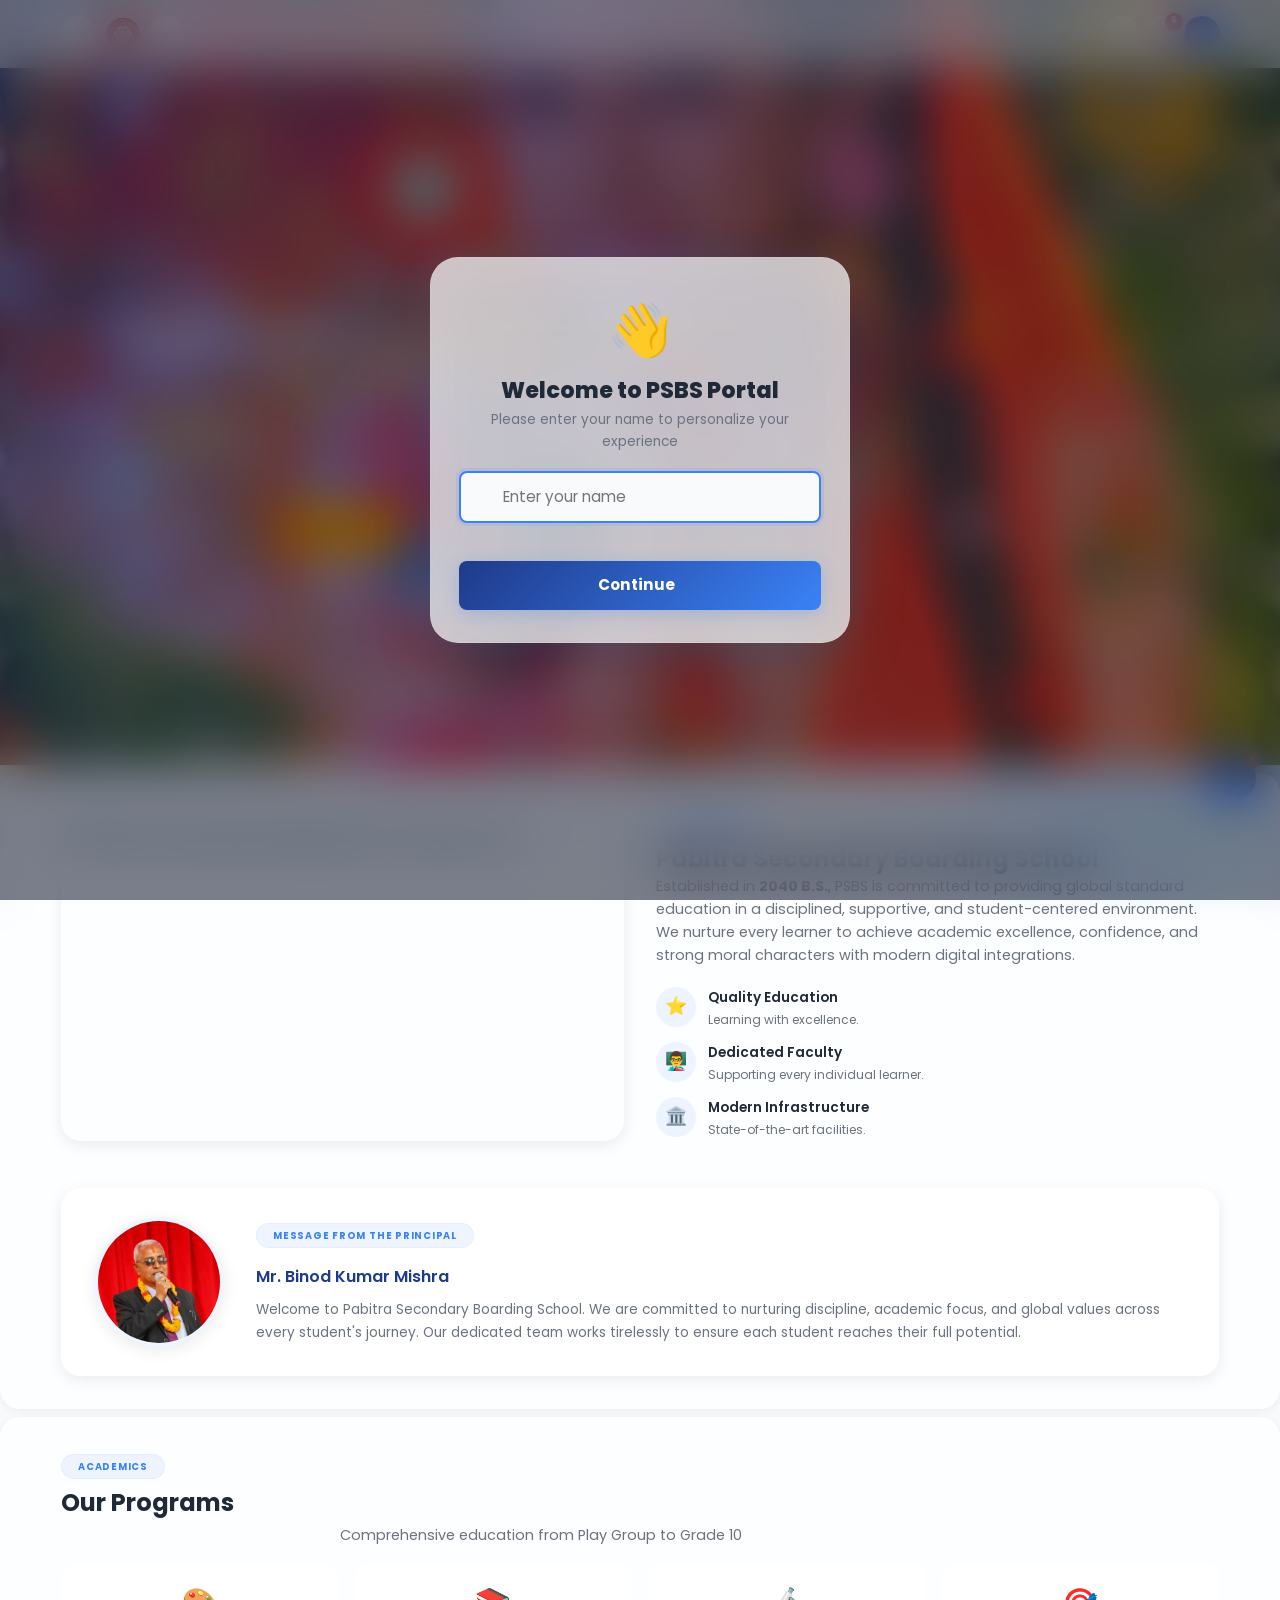
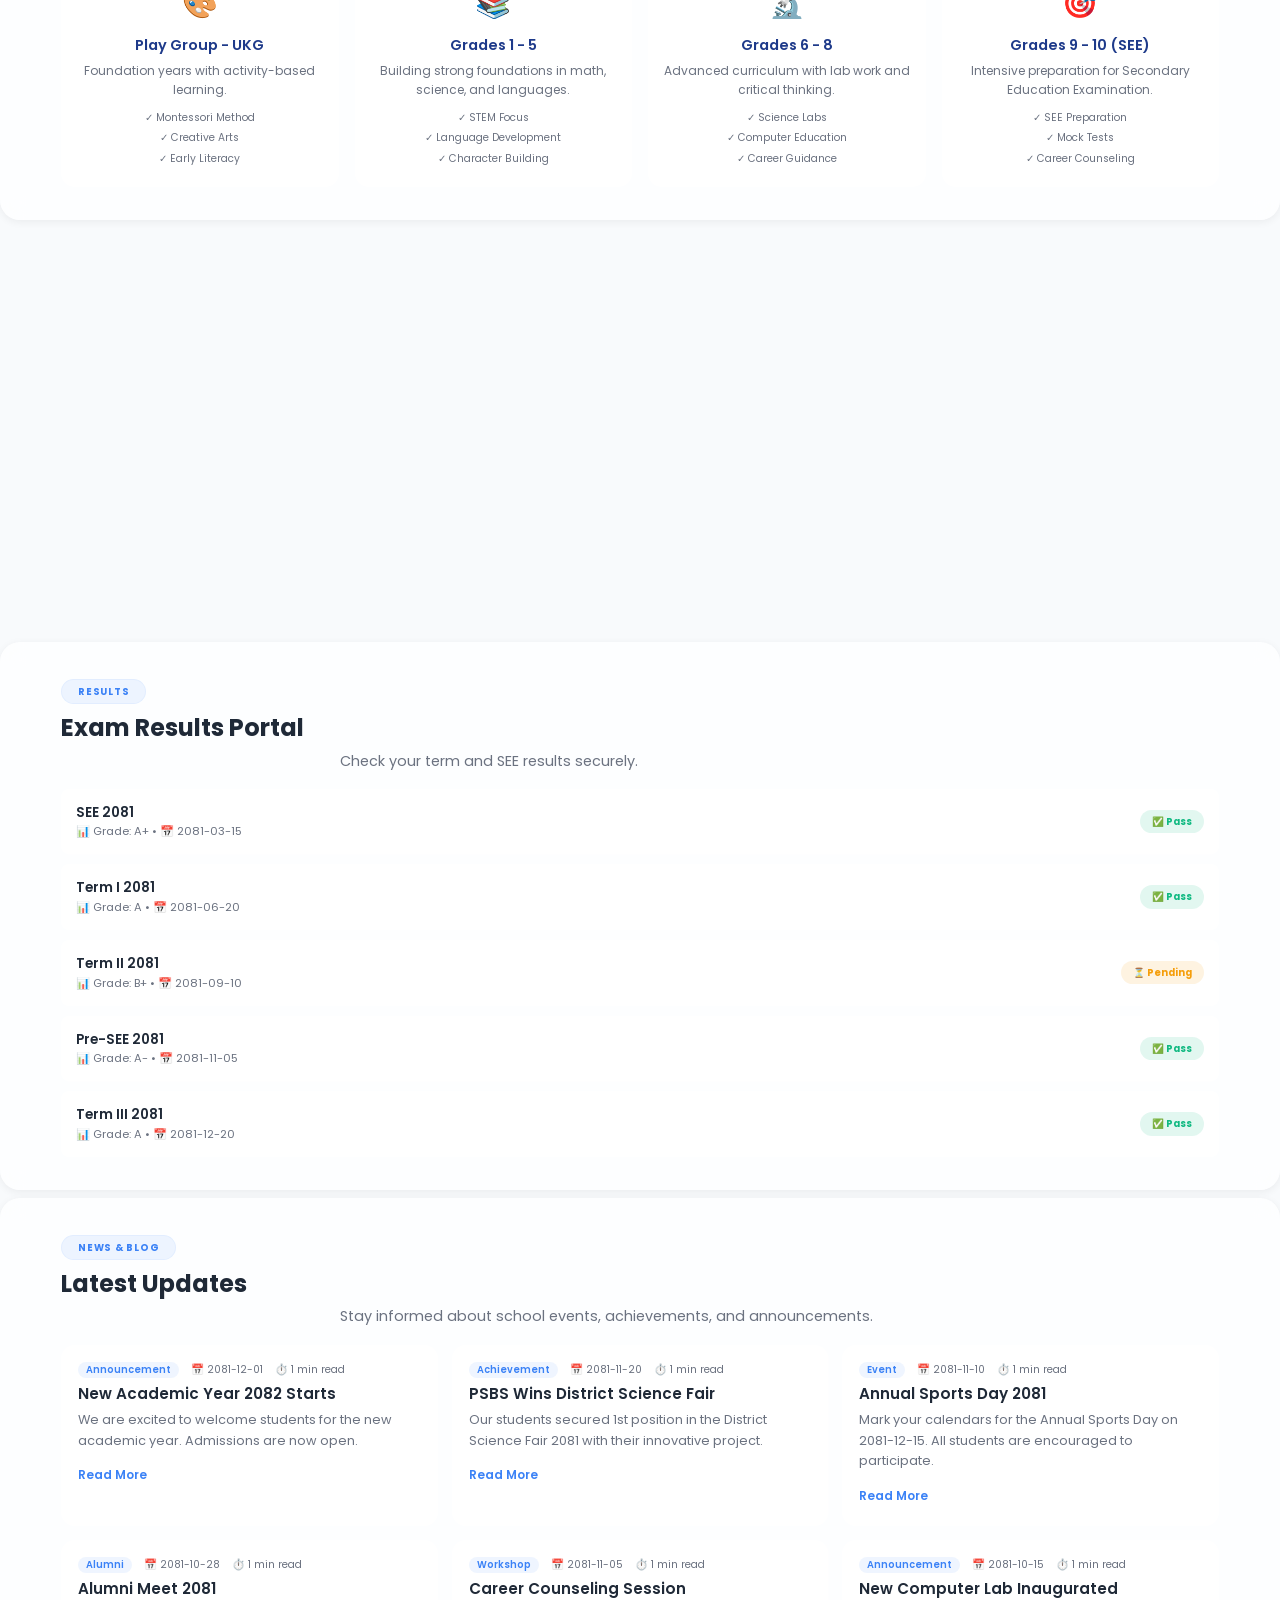
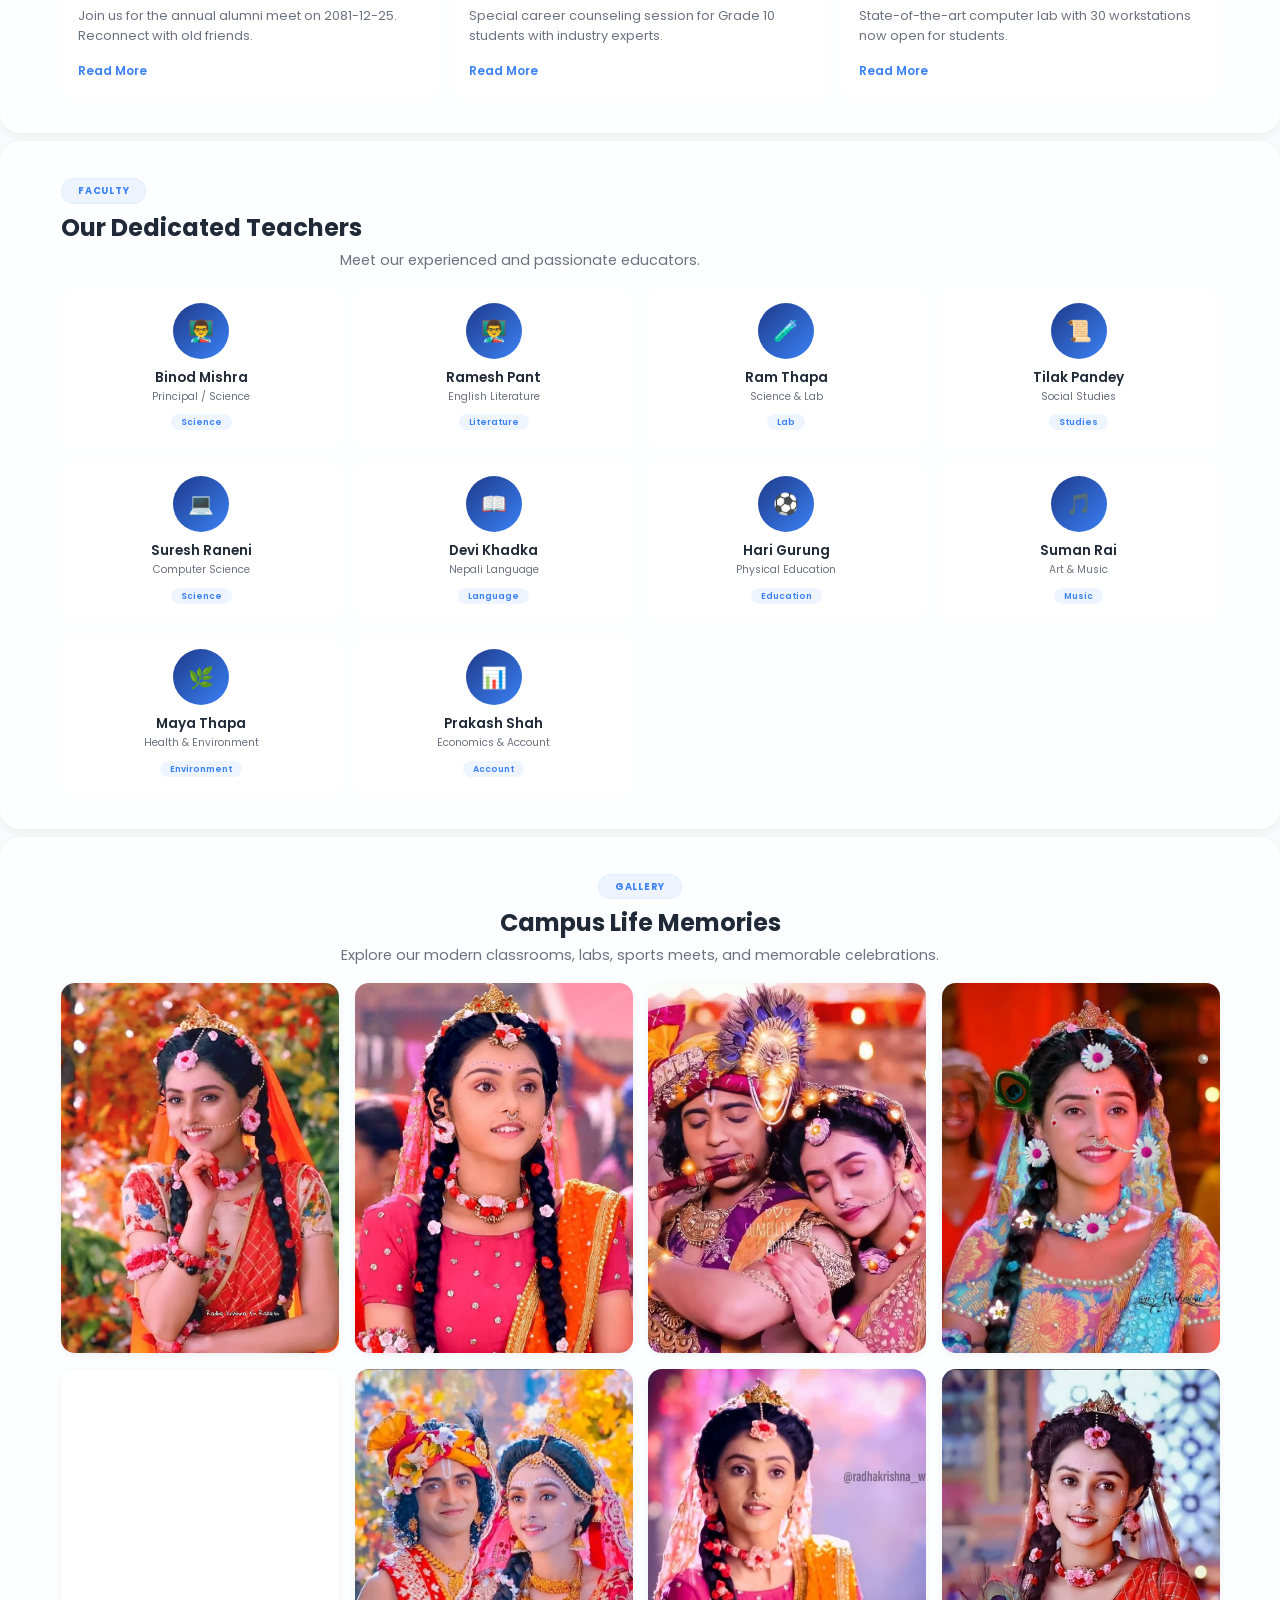
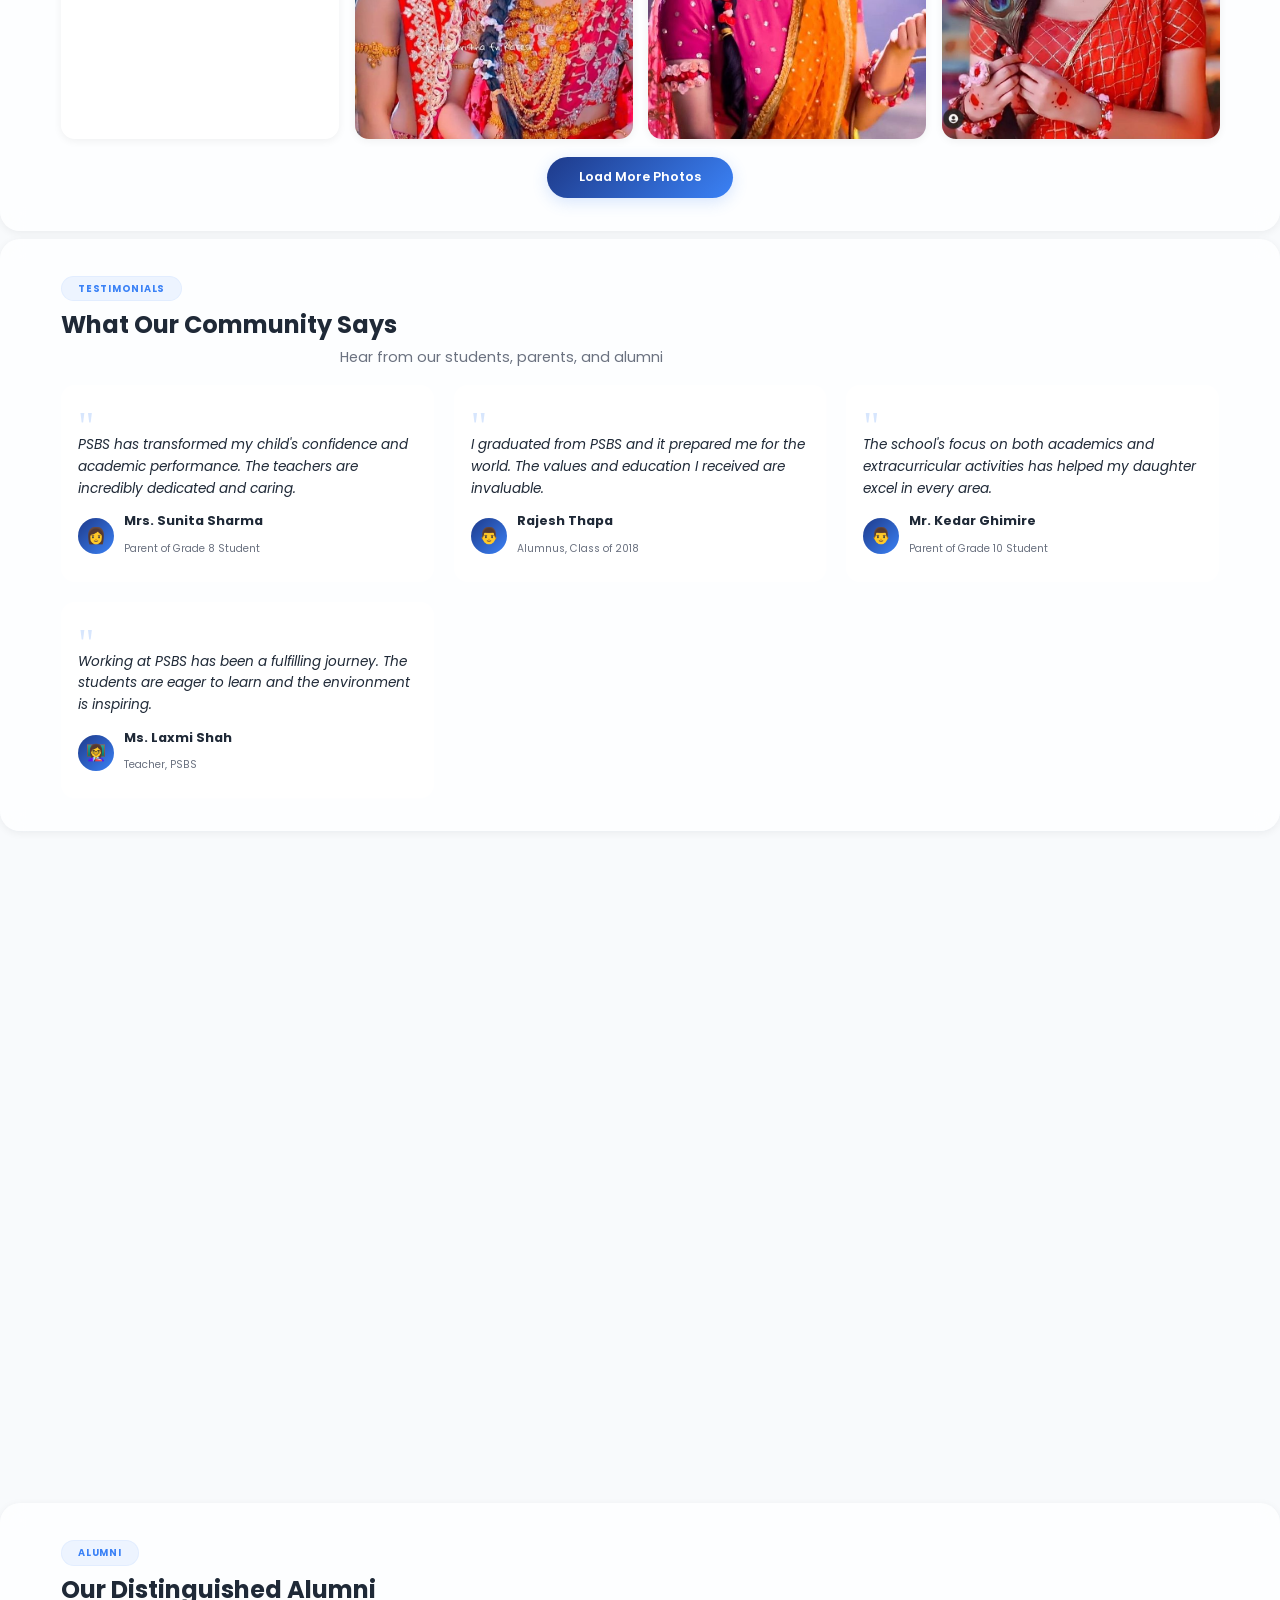
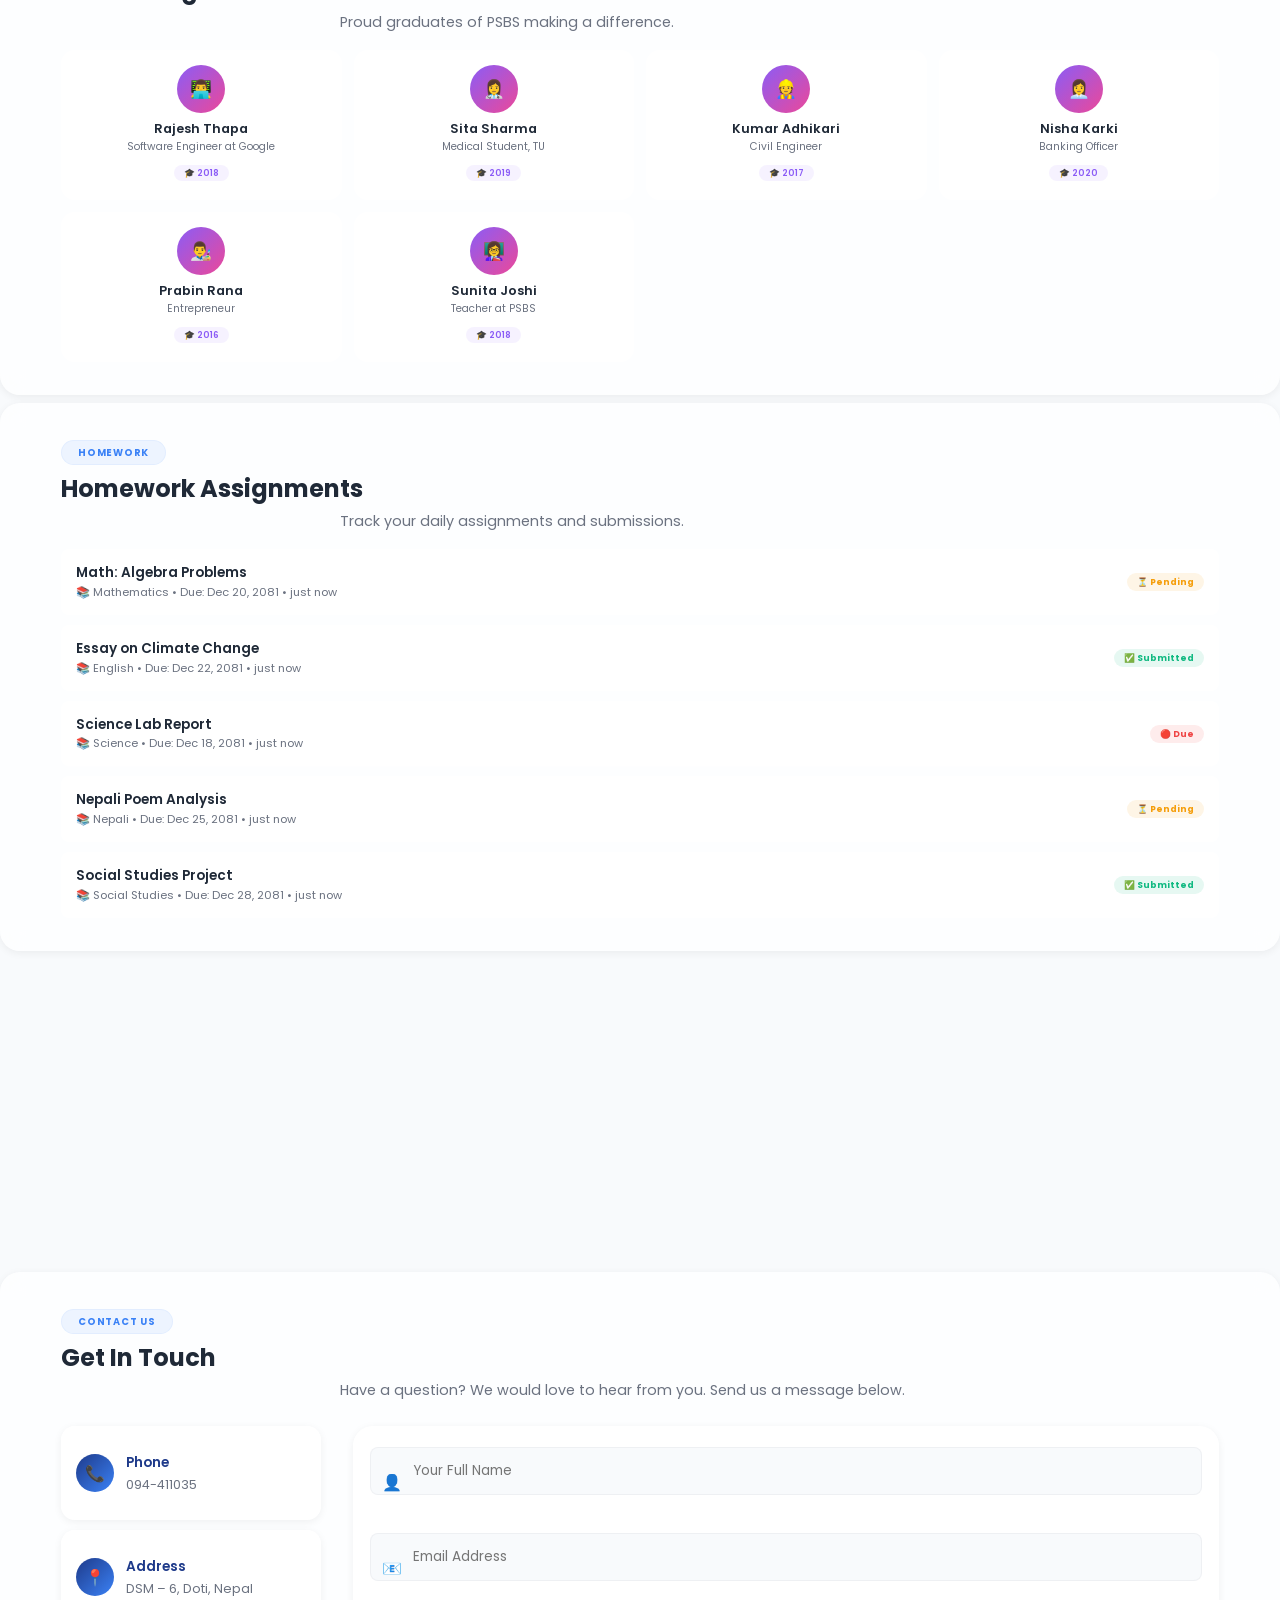
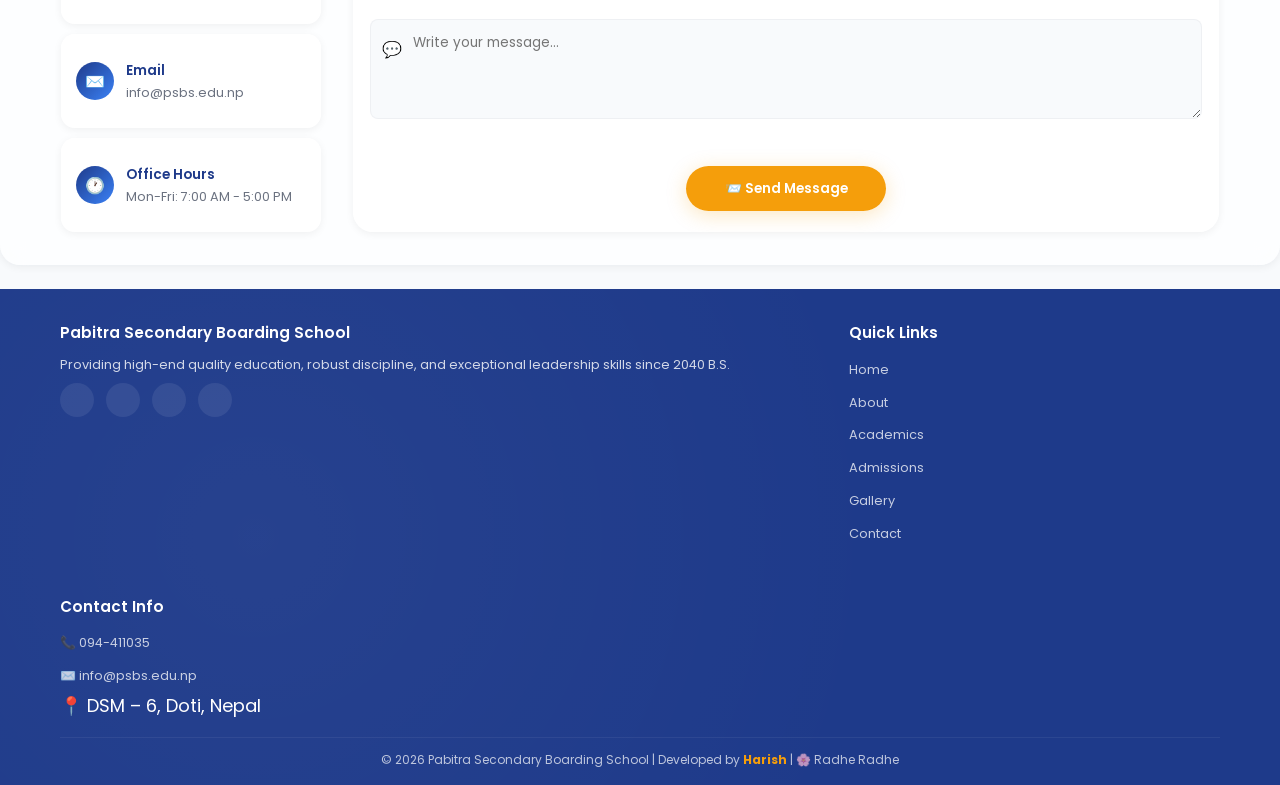
==== commit 4a66db91: "Add files via upload" ====
--- a/index.html
+++ b/index.html
@@ -3,21 +3,19 @@
 
 <head>
     <meta charset="UTF-8" />
-    <meta name="viewport" content="width=device-width, initial-scale=1.0, maximum-scale=5.0, viewport-fit=cover" />
+    <meta name="viewport" content="width=device-width, initial-scale=1.0, maximum-scale=1.0, viewport-fit=cover" />
     <meta name="description"
-        content="Pabitra Secondary Boarding School - Quality Education since 2040 B.S. Official portal for admissions, results, and school information." />
+        content="Pabitra Secondary Boarding School - Quality Education since 2040 B.S. Official portal with immersive features." />
     <meta name="theme-color" content="#1E3A8A" />
     <meta name="robots" content="index, follow" />
-    <meta name="keywords" content="boarding school, Pabitra, Doti, Nepal, education, secondary school, PSBS" />
+    <meta name="keywords" content="boarding school, Pabitra, Doti, Nepal, education, secondary school, PSBS, portal" />
     <meta property="og:type" content="website" />
     <meta property="og:url" content="https://psbs.edu.np/" />
     <meta property="og:title" content="PSBS Portal | Pabitra Secondary Boarding School" />
     <meta property="og:description"
-        content="Quality Education since 2040 B.S. - Official portal for students, parents, and staff." />
+        content="Quality Education since 2040 B.S. - Immersive school portal with smart features." />
     <meta property="og:image" content="og-image.jpg" />
     <meta name="twitter:card" content="summary_large_image" />
-    <meta name="twitter:title" content="PSBS Portal | Pabitra Secondary Boarding School" />
-    <meta name="twitter:description" content="Quality Education since 2040 B.S." />
     <link rel="canonical" href="https://psbs.edu.np/" />
     <link rel="preconnect" href="https://fonts.googleapis.com" />
     <link rel="preconnect" href="https://fonts.gstatic.com" crossorigin />
@@ -26,26 +24,10 @@
     <link rel="stylesheet" href="https://cdn.jsdelivr.net/npm/remixicon@4.2.0/fonts/remixicon.css" />
     <link rel="icon" type="image/png" href="logo.png" />
     <link rel="apple-touch-icon" href="logo.png" />
-    <title>PSBS Portal | Pabitra Secondary Boarding School</title>
-
-    <!-- Structured Data -->
-    <script type="application/ld+json">
-        {
-            "@context": "https://schema.org",
-            "@type": "EducationalOrganization",
-            "name": "Pabitra Secondary Boarding School",
-            "description": "Quality Education is our Motto. Established in 2040 B.S.",
-            "url": "https://psbs.edu.np",
-            "telephone": "+977-094-411035",
-            "address": { "@type": "PostalAddress", "addressLocality": "Doti", "addressCountry": "Nepal", "postalCode": "10600" },
-            "foundingDate": "2040",
-            "contactPoint": { "@type": "ContactPoint", "contactType": "Admissions", "telephone": "+977-094-411035", "email": "info@psbs.edu.np" }
-        }
-    </script>
-
+    <title>PSBS Portal — Pabitra School</title>
     <style>
         /* ============================================================
-           CRITICAL CSS – Instantly loads
+           MULTIVERSE UI — Ultimate Professional Integration
            ============================================================ */
         :root {
             --primary: #1E3A8A;
@@ -55,12 +37,13 @@
             --accent: #F59E0B;
             --accent-dark: #D97706;
             --background: #F8FAFC;
-            --surface: #FFFFFF;
+            --surface: rgba(255, 255, 255, 0.72);
+            --surface-solid: #FFFFFF;
             --surface-hover: #F1F5F9;
             --text: #1F2937;
             --text-light: #6B7280;
             --text-inverse: #FFFFFF;
-            --border: #E5E7EB;
+            --border: rgba(229, 231, 235, 0.5);
             --border-light: #F3F4F6;
             --radius-sm: 8px;
             --radius-md: 14px;
@@ -71,8 +54,10 @@
             --shadow-md: 0 4px 16px rgba(0, 0, 0, 0.08);
             --shadow-lg: 0 12px 36px rgba(0, 0, 0, 0.12);
             --shadow-xl: 0 20px 60px rgba(0, 0, 0, 0.15);
+            --shadow-glow: 0 0 40px rgba(59, 130, 246, 0.15);
             --transition: 0.3s ease;
             --transition-smooth: 0.45s cubic-bezier(0.16, 1, 0.3, 1);
+            --transition-bounce: 0.6s cubic-bezier(0.34, 1.56, 0.64, 1);
             --sb-width: 85vw;
             --sb-inner-padding: 14px;
             --container-padding: 16px;
@@ -85,21 +70,108 @@
             --z-header: 1000;
             --z-toast: 99999;
             --z-tooltip: 99998;
+            --z-float: 500;
+            --font-size-base: 15px;
+            --theme-color: #1E3A8A;
+            --theme-secondary: #3B82F6;
+            --glass-bg: rgba(255, 255, 255, 0.15);
+            --glass-border: rgba(255, 255, 255, 0.08);
+            --glass-shadow: 0 8px 32px rgba(0, 0, 0, 0.08);
+            --nebula-color-1: #1E3A8A;
+            --nebula-color-2: #3B82F6;
+            --nebula-color-3: #F59E0B;
+        }
+
+        /* Theme presets */
+        body.theme-purple {
+            --primary: #7C3AED;
+            --primary-dark: #5B21B6;
+            --primary-light: #8B5CF6;
+            --secondary: #8B5CF6;
+            --theme-color: #7C3AED;
+            --theme-secondary: #8B5CF6;
+            --nebula-color-1: #7C3AED;
+            --nebula-color-2: #8B5CF6;
+            --nebula-color-3: #C084FC;
+        }
+
+        body.theme-emerald {
+            --primary: #059669;
+            --primary-dark: #047857;
+            --primary-light: #34D399;
+            --secondary: #059669;
+            --theme-color: #059669;
+            --theme-secondary: #34D399;
+            --nebula-color-1: #059669;
+            --nebula-color-2: #34D399;
+            --nebula-color-3: #6EE7B7;
+        }
+
+        body.theme-rose {
+            --primary: #E11D48;
+            --primary-dark: #BE123C;
+            --primary-light: #FB7185;
+            --secondary: #E11D48;
+            --theme-color: #E11D48;
+            --theme-secondary: #FB7185;
+            --nebula-color-1: #E11D48;
+            --nebula-color-2: #FB7185;
+            --nebula-color-3: #FDA4AF;
+        }
+
+        body.theme-amber {
+            --primary: #D97706;
+            --primary-dark: #B45309;
+            --primary-light: #F59E0B;
+            --secondary: #D97706;
+            --theme-color: #D97706;
+            --theme-secondary: #F59E0B;
+            --nebula-color-1: #D97706;
+            --nebula-color-2: #F59E0B;
+            --nebula-color-3: #FCD34D;
+        }
+
+        body.theme-teal {
+            --primary: #0D9488;
+            --primary-dark: #0F766E;
+            --primary-light: #2DD4BF;
+            --secondary: #0D9488;
+            --theme-color: #0D9488;
+            --theme-secondary: #2DD4BF;
+            --nebula-color-1: #0D9488;
+            --nebula-color-2: #2DD4BF;
+            --nebula-color-3: #5EEAD4;
+        }
+
+        body.theme-indigo {
+            --primary: #4F46E5;
+            --primary-dark: #4338CA;
+            --primary-light: #818CF8;
+            --secondary: #4F46E5;
+            --theme-color: #4F46E5;
+            --theme-secondary: #818CF8;
+            --nebula-color-1: #4F46E5;
+            --nebula-color-2: #818CF8;
+            --nebula-color-3: #A5B4FC;
         }
 
         body.dark {
             --background: #0F172A;
-            --surface: #1E293B;
+            --surface: rgba(30, 41, 59, 0.8);
+            --surface-solid: #1E293B;
             --surface-hover: #2D3A52;
             --text: #F8FAFC;
             --text-light: #94A3B8;
             --text-inverse: #1F2937;
-            --border: #334155;
+            --border: rgba(51, 65, 85, 0.6);
             --border-light: #1E293B;
             --shadow-sm: 0 2px 8px rgba(0, 0, 0, 0.3);
             --shadow-md: 0 4px 16px rgba(0, 0, 0, 0.4);
             --shadow-lg: 0 12px 36px rgba(0, 0, 0, 0.5);
             --shadow-xl: 0 20px 60px rgba(0, 0, 0, 0.6);
+            --shadow-glow: 0 0 40px rgba(59, 130, 246, 0.08);
+            --glass-bg: rgba(30, 41, 59, 0.4);
+            --glass-border: rgba(255, 255, 255, 0.04);
         }
 
         *,
@@ -121,8 +193,11 @@
             color: var(--text);
             line-height: 1.6;
             overflow-x: hidden;
-            font-size: 15px;
-            transition: background var(--transition), color var(--transition);
+            font-size: var(--font-size-base);
+            transition: background 0.5s cubic-bezier(0.16, 1, 0.3, 1),
+                color 0.5s cubic-bezier(0.16, 1, 0.3, 1),
+                --primary 0.5s cubic-bezier(0.16, 1, 0.3, 1),
+                --secondary 0.5s cubic-bezier(0.16, 1, 0.3, 1);
             min-height: 100vh;
             min-height: 100dvh;
         }
@@ -131,19 +206,103 @@
         body.sidebar-active,
         body.notice-active,
         body.dropdown-active,
-        body.welcome-active {
+        body.welcome-active,
+        body.lightbox-open {
+            overflow: hidden !important;
+        }
+
+        /* ===== Nebula Background ===== */
+        .nebula-bg {
+            position: fixed;
+            inset: 0;
+            z-index: -1;
+            pointer-events: none;
             overflow: hidden;
-        }
-
+            opacity: 0.6;
+            transition: opacity 0.8s ease;
+        }
+
+        body.dark .nebula-bg {
+            opacity: 0.8;
+        }
+
+        .nebula-bg .orb {
+            position: absolute;
+            border-radius: var(--radius-full);
+            filter: blur(80px);
+            will-change: transform;
+            animation: nebulaFloat 20s ease-in-out infinite alternate;
+        }
+
+        .nebula-bg .orb:nth-child(1) {
+            width: 600px;
+            height: 600px;
+            top: -200px;
+            left: -200px;
+            background: radial-gradient(circle, var(--nebula-color-1), transparent 70%);
+            animation-duration: 22s;
+            animation-delay: -2s;
+        }
+
+        .nebula-bg .orb:nth-child(2) {
+            width: 500px;
+            height: 500px;
+            bottom: -150px;
+            right: -150px;
+            background: radial-gradient(circle, var(--nebula-color-2), transparent 70%);
+            animation-duration: 26s;
+            animation-delay: -5s;
+        }
+
+        .nebula-bg .orb:nth-child(3) {
+            width: 400px;
+            height: 400px;
+            top: 40%;
+            left: 50%;
+            transform: translateX(-50%);
+            background: radial-gradient(circle, var(--nebula-color-3), transparent 70%);
+            animation-duration: 30s;
+            animation-delay: -10s;
+            opacity: 0.4;
+        }
+
+        @keyframes nebulaFloat {
+            0% {
+                transform: translate(0, 0) scale(1) rotate(0deg);
+            }
+
+            33% {
+                transform: translate(40px, -30px) scale(1.1) rotate(5deg);
+            }
+
+            66% {
+                transform: translate(-20px, 40px) scale(0.95) rotate(-3deg);
+            }
+
+            100% {
+                transform: translate(30px, -10px) scale(1.05) rotate(2deg);
+            }
+        }
+
+        /* ===== Glassmorphism Base ===== */
+        .glass {
+            background: var(--glass-bg);
+            backdrop-filter: blur(20px) saturate(180%);
+            -webkit-backdrop-filter: blur(20px) saturate(180%);
+            border: 1px solid var(--glass-border);
+            box-shadow: var(--glass-shadow);
+        }
+
+        /* ===== Skip Link ===== */
         .skip-link {
             position: absolute;
             top: -100%;
             left: 50%;
             transform: translateX(-50%);
             padding: 12px 24px;
-            background: #1E3A8A;
+            background: var(--primary);
             color: #fff;
-            border-radius: 8px;
+            border-radius: var(--radius-sm);
             z-index: 99999;
             font-weight: 600;
             transition: top 0.3s ease;
@@ -170,58 +329,150 @@
             margin: 0 auto;
         }
 
-        /* Toast */
+        /* ============================================================
+           TOAST – Multiverse Edition
+           ============================================================ */
         .toast {
             position: fixed;
             bottom: 24px;
             left: 50%;
-            transform: translateX(-50%) translateY(100px);
-            padding: 12px 24px;
-            background: var(--surface);
+            transform: translateX(-50%) translateY(120px) scale(0.9);
+            padding: 16px 24px;
+            background: var(--surface-solid);
             border-radius: var(--radius-md);
-            box-shadow: var(--shadow-lg);
+            box-shadow: var(--shadow-xl), var(--shadow-glow);
             border: 1px solid var(--border);
             z-index: var(--z-toast);
             display: flex;
             align-items: center;
-            gap: 10px;
-            font-size: 0.9rem;
-            font-weight: 500;
+            gap: 12px;
+            font-size: 0.85rem;
+            font-weight: 450;
             color: var(--text);
-            transition: transform 0.5s cubic-bezier(0.16, 1, 0.3, 1), opacity 0.4s ease;
+            transition: transform 0.6s cubic-bezier(0.34, 1.56, 0.64, 1),
+                opacity 0.5s cubic-bezier(0.16, 1, 0.3, 1),
+                box-shadow 0.4s ease;
             opacity: 0;
             pointer-events: none;
-            max-width: 90vw;
+            width: 80%;
+            min-width: 280px;
+            max-width: 500px;
+            white-space: normal;
+            word-break: break-word;
+            backdrop-filter: blur(24px) saturate(180%);
+            -webkit-backdrop-filter: blur(24px) saturate(180%);
+            background: var(--surface);
+            border-left: 4px solid var(--primary);
         }
 
         .toast.active {
-            transform: translateX(-50%) translateY(0);
+            transform: translateX(-50%) translateY(0) scale(1);
             opacity: 1;
             pointer-events: auto;
         }
 
         .toast-success {
-            border-left: 4px solid #10B981;
+            border-left-color: #10B981;
         }
 
         .toast-error {
-            border-left: 4px solid #EF4444;
+            border-left-color: #EF4444;
         }
 
         .toast-warning {
-            border-left: 4px solid #F59E0B;
+            border-left-color: #F59E0B;
         }
 
         .toast-info {
-            border-left: 4px solid #3B82F6;
-        }
-
-        /* Skeleton */
+            border-left-color: #3B82F6;
+        }
+
+        .toast-achievement {
+            border-left-color: #8B5CF6;
+            background: linear-gradient(135deg, var(--surface), rgba(139, 92, 246, 0.08));
+        }
+
+        .toast-celebrate {
+            border-left-color: #EC4899;
+            background: linear-gradient(135deg, var(--surface), rgba(236, 72, 153, 0.08));
+        }
+
+        .toast-love {
+            border-left-color: #F472B6;
+        }
+
+        .toast-radhe {
+            border-left-color: #FF6B6B;
+            background: linear-gradient(135deg, var(--surface), rgba(255, 107, 107, 0.06));
+        }
+
+        .toast-star {
+            border-left-color: #FBBF24;
+        }
+
+        .toast-rainbow {
+            border-left-color: #FF6B6B;
+            animation: toastRainbow 2s linear infinite;
+            border-left-width: 4px;
+        }
+
+        .toast .toast-icon {
+            font-size: 1.2rem;
+            flex-shrink: 0;
+        }
+
+        .toast .toast-message {
+            flex: 1;
+        }
+
+        .toast .toast-close {
+            width: 24px;
+            height: 24px;
+            border-radius: var(--radius-full);
+            background: rgba(0, 0, 0, 0.04);
+            display: grid;
+            place-items: center;
+            font-size: 0.6rem;
+            color: var(--text-light);
+            transition: all 0.3s ease;
+            flex-shrink: 0;
+            cursor: pointer;
+            border: none;
+        }
+
+        .toast .toast-close:hover {
+            background: rgba(239, 68, 68, 0.1);
+            color: #EF4444;
+        }
+
+        @keyframes toastRainbow {
+            0% {
+                border-left-color: #FF6B6B;
+            }
+
+            25% {
+                border-left-color: #FECA57;
+            }
+
+            50% {
+                border-left-color: #48DBFB;
+            }
+
+            75% {
+                border-left-color: #FF9FF3;
+            }
+
+            100% {
+                border-left-color: #54A0FF;
+            }
+        }
+
+        /* ===== Skeleton Loader ===== */
         .skeleton {
-            background: linear-gradient(90deg, var(--border) 25%, var(--surface) 50%, var(--border) 75%);
+            background: linear-gradient(90deg, var(--border) 25%, var(--surface-solid) 50%, var(--border) 75%);
             background-size: 200% 100%;
-            animation: shimmer 1.5s infinite;
-            border-radius: 8px;
+            animation: shimmer 1.8s ease-in-out infinite;
+            border-radius: var(--radius-sm);
             min-height: 100px;
         }
 
@@ -235,13 +486,15 @@
             }
         }
 
-        /* Modals */
+        /* ============================================================
+           MODALS – Ultimate Centering & Glass
+           ============================================================ */
         .modal-overlay {
             position: fixed;
             inset: 0;
-            background: rgba(15, 23, 42, 0.6);
-            backdrop-filter: blur(16px);
-            -webkit-backdrop-filter: blur(16px);
+            background: rgba(15, 23, 42, 0.55);
+            backdrop-filter: blur(24px) saturate(180%);
+            -webkit-backdrop-filter: blur(24px) saturate(180%);
             display: flex;
             align-items: center;
             justify-content: center;
@@ -249,7 +502,7 @@
             padding: 16px;
             opacity: 0;
             visibility: hidden;
-            transition: all 0.4s cubic-bezier(0.16, 1, 0.3, 1);
+            transition: all 0.5s cubic-bezier(0.16, 1, 0.3, 1);
         }
 
         .modal-overlay.active {
@@ -259,30 +512,900 @@
 
         .modal-card {
             background: var(--surface);
+            backdrop-filter: blur(32px) saturate(180%);
+            -webkit-backdrop-filter: blur(32px) saturate(180%);
             width: 100%;
-            max-width: 400px;
-            border-radius: var(--radius-lg);
-            padding: 28px 24px;
-            box-shadow: var(--shadow-xl);
-            border: 1px solid var(--border);
-            transform: scale(0.92) translateY(20px);
-            transition: transform 0.4s cubic-bezier(0.16, 1, 0.3, 1), opacity 0.4s cubic-bezier(0.16, 1, 0.3, 1);
+            max-width: 420px;
+            border-radius: var(--radius-xl);
+            padding: 32px 28px;
+            box-shadow: var(--shadow-xl), var(--shadow-glow);
+            border: 1px solid var(--glass-border);
+            transform: scale(0.92) translateY(30px) rotateX(2deg);
+            transition: transform 0.6s cubic-bezier(0.34, 1.56, 0.64, 1),
+                opacity 0.5s cubic-bezier(0.16, 1, 0.3, 1);
             opacity: 0;
             max-height: 90vh;
             overflow-y: auto;
             -webkit-overflow-scrolling: touch;
+            position: relative;
         }
 
         .modal-overlay.active .modal-card {
+            transform: scale(1) translateY(0) rotateX(0deg);
+            opacity: 1;
+        }
+
+        .modal-card .modal-header {
+            display: flex;
+            justify-content: space-between;
+            align-items: center;
+            margin-bottom: 16px;
+        }
+
+        .modal-card .modal-header h2 {
+            font-size: 1.15rem;
+            font-weight: 700;
+            margin: 0;
+            background: linear-gradient(135deg, var(--primary), var(--secondary));
+            -webkit-background-clip: text;
+            -webkit-text-fill-color: transparent;
+            background-clip: text;
+        }
+
+        .modal-card .modal-close-btn {
+            width: 36px;
+            height: 36px;
+            border-radius: var(--radius-full);
+            display: grid;
+            place-items: center;
+            background: var(--glass-bg);
+            border: 1px solid var(--glass-border);
+            color: var(--text);
+            transition: all 0.3s cubic-bezier(0.16, 1, 0.3, 1);
+            font-size: 1.1rem;
+            cursor: pointer;
+        }
+
+        .modal-card .modal-close-btn:hover {
+            background: rgba(239, 68, 68, 0.1);
+            color: #EF4444;
+            transform: rotate(90deg);
+        }
+
+        /* ============================================================
+           EDIT NAME MODAL – Perfect Center
+           ============================================================ */
+        .edit-modal-card .modal-actions {
+            display: flex;
+            gap: 10px;
+            margin-top: 18px;
+        }
+
+        .edit-modal-card .modal-actions .cancel-btn {
+            flex: 1;
+            padding: 10px;
+            border-radius: var(--radius-sm);
+            border: 1px solid var(--border);
+            background: transparent;
+            color: var(--text);
+            font-weight: 600;
+            font-size: 0.85rem;
+            transition: all 0.3s ease;
+            cursor: pointer;
+        }
+
+        .edit-modal-card .modal-actions .cancel-btn:hover {
+            background: var(--border);
+        }
+
+        .edit-modal-card .modal-actions .save-btn {
+            flex: 2;
+            padding: 10px;
+            border-radius: var(--radius-sm);
+            background: linear-gradient(135deg, var(--primary), var(--secondary));
+            color: #fff;
+            font-weight: 700;
+            font-size: 0.85rem;
+            transition: all 0.3s cubic-bezier(0.16, 1, 0.3, 1);
+            box-shadow: 0 4px 16px rgba(59, 130, 246, 0.25);
+            display: flex;
+            align-items: center;
+            justify-content: center;
+            gap: 6px;
+            cursor: pointer;
+            border: none;
+        }
+
+        .edit-modal-card .modal-actions .save-btn:hover {
+            transform: translateY(-2px) scale(1.02);
+            box-shadow: 0 6px 28px rgba(59, 130, 246, 0.35);
+        }
+
+        .edit-modal-card .modal-actions .save-btn:active {
+            transform: scale(0.96);
+        }
+
+        .edit-modal-card .modal-actions .save-btn:disabled {
+            opacity: 0.6;
+            cursor: not-allowed;
+            transform: none;
+        }
+
+        /* ============================================================
+           NAME MODAL
+           ============================================================ */
+        .name-modal-card {
+            text-align: center;
+        }
+
+        .name-modal-card .modal-icon {
+            font-size: 3.2rem;
+            margin-bottom: 4px;
+            display: block;
+            animation: float 4s ease-in-out infinite;
+        }
+
+        .name-modal-card h2 {
+            font-size: 1.4rem;
+            font-weight: 800;
+            margin-bottom: 4px;
+        }
+
+        .name-modal-card p {
+            font-size: 0.85rem;
+            color: var(--text-light);
+            margin-bottom: 18px;
+        }
+
+        /* ============================================================
+           WELCOME CARD – Center
+           ============================================================ */
+        .welcome-card-overlay {
+            position: fixed;
+            inset: 0;
+            background: rgba(15, 23, 42, 0.5);
+            backdrop-filter: blur(20px) saturate(180%);
+            -webkit-backdrop-filter: blur(20px) saturate(180%);
+            display: flex;
+            align-items: center;
+            justify-content: center;
+            z-index: 9999;
+            padding: 16px;
+            opacity: 0;
+            visibility: hidden;
+            transition: all 0.5s cubic-bezier(0.16, 1, 0.3, 1);
+        }
+
+        .welcome-card-overlay.active {
+            opacity: 1;
+            visibility: visible;
+        }
+
+        .welcome-card {
+            background: var(--surface);
+            backdrop-filter: blur(32px) saturate(180%);
+            -webkit-backdrop-filter: blur(32px) saturate(180%);
+            width: 100%;
+            max-width: 380px;
+            border-radius: var(--radius-xl);
+            padding: 36px 28px;
+            box-shadow: var(--shadow-xl), var(--shadow-glow);
+            border: 1px solid var(--glass-border);
+            text-align: center;
+            transform: scale(0.85) translateY(30px);
+            transition: transform 0.6s cubic-bezier(0.34, 1.56, 0.64, 1),
+                opacity 0.5s cubic-bezier(0.16, 1, 0.3, 1);
+            opacity: 0;
+            position: relative;
+        }
+
+        .welcome-card-overlay.active .welcome-card {
             transform: scale(1) translateY(0);
             opacity: 1;
         }
 
-        /* Animations */
+        .welcome-card .welcome-avatar {
+            width: 80px;
+            height: 80px;
+            border-radius: var(--radius-full);
+            margin: 0 auto 14px;
+            display: flex;
+            align-items: center;
+            justify-content: center;
+            font-size: 2.5rem;
+            background: linear-gradient(135deg, var(--primary), var(--secondary));
+            color: #fff;
+            box-shadow: 0 8px 32px rgba(59, 130, 246, 0.3);
+            animation: popIn 0.6s cubic-bezier(0.34, 1.56, 0.64, 1);
+        }
+
+        .welcome-card h2 {
+            font-size: 1.4rem;
+            font-weight: 700;
+            margin-bottom: 4px;
+            animation: slideUp 0.5s 0.1s both;
+        }
+
+        .welcome-card p {
+            font-size: 0.9rem;
+            color: var(--text-light);
+            margin-bottom: 20px;
+            animation: slideUp 0.5s 0.2s both;
+        }
+
+        .welcome-card .welcome-btn {
+            padding: 10px 28px;
+            background: linear-gradient(135deg, var(--accent), #F59E0B);
+            color: #fff;
+            border-radius: var(--radius-sm);
+            font-weight: 700;
+            font-size: 0.9rem;
+            transition: all 0.3s cubic-bezier(0.16, 1, 0.3, 1);
+            box-shadow: 0 4px 16px rgba(245, 158, 11, 0.3);
+            animation: slideUp 0.5s 0.3s both;
+            border: none;
+            cursor: pointer;
+        }
+
+        .welcome-card .welcome-btn:hover {
+            transform: translateY(-2px) scale(1.03);
+            box-shadow: 0 6px 28px rgba(245, 158, 11, 0.4);
+        }
+
+        /* ============================================================
+           AI CHAT – Center Modal with Bubble UI
+           ============================================================ */
+        .chat-modal-card {
+            max-width: 480px !important;
+            padding: 0 !important;
+            overflow: hidden !important;
+            display: flex;
+            flex-direction: column;
+            max-height: 80vh;
+            height: 500px;
+            width: 100%;
+            border-radius: var(--radius-xl);
+            position: relative;
+            transition: height 0.3s cubic-bezier(0.16, 1, 0.3, 1),
+                max-height 0.3s cubic-bezier(0.16, 1, 0.3, 1);
+            background: var(--surface);
+            backdrop-filter: blur(32px) saturate(180%);
+            -webkit-backdrop-filter: blur(32px) saturate(180%);
+            box-shadow: var(--shadow-xl), var(--shadow-glow);
+            border: 1px solid var(--glass-border);
+        }
+
+        @media (max-width: 600px) {
+            .chat-modal-card {
+                max-height: 85dvh !important;
+                height: 85dvh !important;
+                max-width: 100% !important;
+                border-radius: var(--radius-xl) var(--radius-xl) 0 0 !important;
+                margin-top: auto;
+            }
+
+            .modal-overlay {
+                align-items: flex-end !important;
+                padding: 0 !important;
+                background: rgba(15, 23, 42, 0.4);
+            }
+
+            .modal-overlay.active .chat-modal-card {
+                transform: scale(1) translateY(0) !important;
+                border-radius: var(--radius-xl) var(--radius-xl) 0 0 !important;
+            }
+        }
+
+        @media (min-width: 601px) {
+            .chat-modal-card {
+                height: 540px;
+                max-height: 75vh;
+            }
+        }
+
+        .chat-modal-card .chat-header {
+            display: flex;
+            align-items: center;
+            gap: 10px;
+            padding: 16px 18px;
+            background: linear-gradient(135deg, var(--primary), var(--secondary));
+            color: #fff;
+            flex-shrink: 0;
+            border-radius: var(--radius-xl) var(--radius-xl) 0 0;
+            position: relative;
+            z-index: 2;
+            box-shadow: 0 2px 20px rgba(0, 0, 0, 0.06);
+        }
+
+        .chat-modal-card .chat-header .chat-avatar {
+            width: 38px;
+            height: 38px;
+            border-radius: var(--radius-full);
+            background: rgba(255, 255, 255, 0.15);
+            display: flex;
+            align-items: center;
+            justify-content: center;
+            font-size: 1.2rem;
+            backdrop-filter: blur(4px);
+            flex-shrink: 0;
+        }
+
+        .chat-modal-card .chat-header .chat-title {
+            flex: 1;
+            min-width: 0;
+        }
+
+        .chat-modal-card .chat-header .chat-title h3 {
+            font-size: 0.95rem;
+            margin: 0;
+            color: #fff;
+            font-weight: 700;
+            line-height: 1.2;
+        }
+
+        .chat-modal-card .chat-header .chat-title p {
+            font-size: 0.6rem;
+            margin: 0;
+            color: rgba(255, 255, 255, 0.7);
+            line-height: 1.2;
+        }
+
+        .chat-modal-card .chat-header .chat-close-btn {
+            width: 34px;
+            height: 34px;
+            border-radius: var(--radius-full);
+            background: rgba(255, 255, 255, 0.12);
+            color: #fff;
+            display: grid;
+            place-items: center;
+            transition: all 0.3s ease;
+            font-size: 1rem;
+            border: none;
+            flex-shrink: 0;
+            cursor: pointer;
+        }
+
+        .chat-modal-card .chat-header .chat-close-btn:hover {
+            background: rgba(239, 68, 68, 0.7);
+            transform: scale(1.05) rotate(90deg);
+        }
+
+        .chat-modal-card .chat-messages {
+            flex: 1;
+            overflow-y: auto;
+            padding: 16px 18px 8px;
+            display: flex;
+            flex-direction: column;
+            gap: 8px;
+            background: var(--background);
+            min-height: 100px;
+            -webkit-overflow-scrolling: touch;
+            scroll-behavior: smooth;
+        }
+
+        @media (max-width: 600px) {
+            .chat-modal-card .chat-messages {
+                min-height: 80px;
+                padding: 12px 14px 6px;
+            }
+        }
+
+        .chat-modal-card .chat-msg {
+            max-width: 88%;
+            padding: 10px 16px;
+            border-radius: var(--radius-md);
+            font-size: 0.82rem;
+            line-height: 1.5;
+            animation: messageSlideIn 0.4s cubic-bezier(0.34, 1.56, 0.64, 1) forwards;
+            word-wrap: break-word;
+            box-shadow: var(--shadow-sm);
+            position: relative;
+        }
+
+        .chat-modal-card .chat-msg.user {
+            align-self: flex-end;
+            background: linear-gradient(135deg, var(--primary), var(--secondary));
+            color: #fff;
+            border-bottom-right-radius: 4px;
+            box-shadow: 0 4px 16px rgba(59, 130, 246, 0.2);
+        }
+
+        .chat-modal-card .chat-msg.ai {
+            align-self: flex-start;
+            background: var(--surface-solid);
+            color: var(--text);
+            border: 1px solid var(--border);
+            border-bottom-left-radius: 4px;
+            box-shadow: 0 2px 12px rgba(0, 0, 0, 0.04);
+        }
+
+        .chat-modal-card .chat-msg .msg-time {
+            display: block;
+            font-size: 0.5rem;
+            opacity: 0.5;
+            margin-top: 4px;
+            text-align: right;
+        }
+
+        .chat-modal-card .chat-msg.user .msg-time {
+            color: rgba(255, 255, 255, 0.6);
+        }
+
+        .chat-modal-card .chat-msg.ai .msg-time {
+            color: var(--text-light);
+        }
+
+        .chat-modal-card .chat-typing {
+            align-self: flex-start;
+            background: var(--surface-solid);
+            border: 1px solid var(--border);
+            border-radius: var(--radius-md);
+            padding: 12px 18px;
+            display: flex;
+            gap: 5px;
+            align-items: center;
+            border-bottom-left-radius: 4px;
+            box-shadow: 0 2px 12px rgba(0, 0, 0, 0.04);
+        }
+
+        .chat-modal-card .chat-typing span {
+            width: 8px;
+            height: 8px;
+            border-radius: var(--radius-full);
+            background: var(--text-light);
+            display: inline-block;
+            animation: typingDot 1.2s ease-in-out infinite;
+        }
+
+        .chat-modal-card .chat-typing span:nth-child(2) {
+            animation-delay: 0.2s;
+        }
+
+        .chat-modal-card .chat-typing span:nth-child(3) {
+            animation-delay: 0.4s;
+        }
+
+        .chat-modal-card .chat-input-wrap {
+            display: flex;
+            gap: 8px;
+            padding: 10px 16px 16px;
+            background: var(--surface);
+            border-top: 1px solid var(--border);
+            flex-shrink: 0;
+            border-radius: 0 0 var(--radius-xl) var(--radius-xl);
+            position: relative;
+            z-index: 2;
+            box-shadow: 0 -4px 20px rgba(0, 0, 0, 0.02);
+        }
+
+        @media (max-width: 600px) {
+            .chat-modal-card .chat-input-wrap {
+                padding: 8px 12px 14px;
+                gap: 6px;
+                border-radius: 0;
+            }
+        }
+
+        .chat-modal-card .chat-input-wrap input {
+            flex: 1;
+            padding: 10px 14px;
+            border-radius: var(--radius-sm);
+            border: 2px solid var(--border);
+            background: var(--background);
+            color: var(--text);
+            font-size: 0.85rem;
+            outline: none;
+            transition: all 0.3s ease;
+            min-width: 0;
+            height: 44px;
+        }
+
+        .chat-modal-card .chat-input-wrap input:focus {
+            border-color: var(--secondary);
+            box-shadow: 0 0 0 3px rgba(59, 130, 246, 0.12);
+        }
+
+        .chat-modal-card .chat-input-wrap .chat-send-btn {
+            padding: 10px 18px;
+            border-radius: var(--radius-sm);
+            background: linear-gradient(135deg, var(--primary), var(--secondary));
+            color: #fff;
+            font-weight: 700;
+            font-size: 0.8rem;
+            transition: all 0.3s cubic-bezier(0.16, 1, 0.3, 1);
+            white-space: nowrap;
+            display: flex;
+            align-items: center;
+            gap: 4px;
+            flex-shrink: 0;
+            height: 44px;
+            min-width: 60px;
+            justify-content: center;
+            box-shadow: 0 4px 16px rgba(59, 130, 246, 0.2);
+            cursor: pointer;
+            border: none;
+        }
+
+        .chat-modal-card .chat-input-wrap .chat-send-btn:hover {
+            transform: translateY(-2px) scale(1.02);
+            box-shadow: 0 6px 28px rgba(59, 130, 246, 0.35);
+        }
+
+        .chat-modal-card .chat-input-wrap .chat-send-btn:active {
+            transform: scale(0.95);
+        }
+
+        .chat-modal-card .chat-input-wrap .chat-send-btn:disabled {
+            opacity: 0.5;
+            cursor: not-allowed;
+            transform: none;
+            box-shadow: none;
+        }
+
+        @keyframes typingDot {
+
+            0%,
+            60%,
+            100% {
+                transform: translateY(0);
+            }
+
+            30% {
+                transform: translateY(-6px);
+            }
+        }
+
+        @keyframes messageSlideIn {
+            from {
+                opacity: 0;
+                transform: translateY(12px) scale(0.96);
+            }
+
+            to {
+                opacity: 1;
+                transform: translateY(0) scale(1);
+            }
+        }
+
+        /* ============================================================
+           LIGHTBOX – Professional Viewer with Crossfade
+           ============================================================ */
+        .lightbox-overlay {
+            position: fixed;
+            inset: 0;
+            background: rgba(0, 0, 0, 0.92);
+            backdrop-filter: blur(32px) saturate(180%);
+            -webkit-backdrop-filter: blur(32px) saturate(180%);
+            z-index: 10002;
+            display: flex;
+            align-items: center;
+            justify-content: center;
+            opacity: 0;
+            visibility: hidden;
+            transition: opacity 0.5s cubic-bezier(0.16, 1, 0.3, 1),
+                visibility 0.5s cubic-bezier(0.16, 1, 0.3, 1);
+            padding: 20px;
+            touch-action: none;
+            user-select: none;
+            -webkit-user-select: none;
+        }
+
+        .lightbox-overlay.active {
+            opacity: 1;
+            visibility: visible;
+        }
+
+        .lightbox-overlay .lightbox-close {
+            position: absolute;
+            top: 24px;
+            right: 24px;
+            width: 48px;
+            height: 48px;
+            border-radius: var(--radius-full);
+            background: rgba(255, 255, 255, 0.06);
+            border: 1px solid rgba(255, 255, 255, 0.08);
+            color: #fff;
+            font-size: 1.4rem;
+            display: grid;
+            place-items: center;
+            transition: all 0.3s cubic-bezier(0.16, 1, 0.3, 1);
+            z-index: 10;
+            cursor: pointer;
+            backdrop-filter: blur(8px);
+        }
+
+        .lightbox-overlay .lightbox-close:hover {
+            background: rgba(239, 68, 68, 0.7);
+            border-color: rgba(239, 68, 68, 0.4);
+            transform: scale(1.05) rotate(90deg);
+        }
+
+        .lightbox-overlay .lightbox-img-wrap {
+            position: relative;
+            width: 100%;
+            height: 100%;
+            display: flex;
+            align-items: center;
+            justify-content: center;
+            overflow: hidden;
+            touch-action: none;
+        }
+
+        .lightbox-overlay .lightbox-img {
+            position: absolute;
+            top: 50%;
+            left: 50%;
+            transform: translate(-50%, -50%) scale(1);
+            max-width: 95%;
+            max-height: 85vh;
+            border-radius: var(--radius-md);
+            box-shadow: 0 20px 80px rgba(0, 0, 0, 0.6);
+            object-fit: contain;
+            transition: opacity 0.4s cubic-bezier(0.16, 1, 0.3, 1),
+                transform 0.3s cubic-bezier(0.16, 1, 0.3, 1);
+            will-change: transform, opacity;
+            touch-action: none;
+            cursor: grab;
+            opacity: 0;
+            pointer-events: none;
+        }
+
+        .lightbox-overlay .lightbox-img.active {
+            opacity: 1;
+            pointer-events: auto;
+        }
+
+        .lightbox-overlay .lightbox-img:active {
+            cursor: grabbing;
+        }
+
+        .lightbox-overlay .lightbox-img.zoomed {
+            cursor: grab;
+        }
+
+        .lightbox-overlay .lightbox-img.zoomed:active {
+            cursor: grabbing;
+        }
+
+        .lightbox-overlay .lightbox-counter {
+            position: absolute;
+            bottom: 30px;
+            left: 50%;
+            transform: translateX(-50%);
+            color: rgba(255, 255, 255, 0.5);
+            font-size: 0.75rem;
+            font-weight: 500;
+            background: rgba(0, 0, 0, 0.3);
+            padding: 6px 18px;
+            border-radius: 999px;
+            backdrop-filter: blur(4px);
+            border: 1px solid rgba(255, 255, 255, 0.04);
+            letter-spacing: 0.04em;
+            z-index: 5;
+            pointer-events: none;
+        }
+
+        .lightbox-overlay .lightbox-nav {
+            position: absolute;
+            top: 50%;
+            transform: translateY(-50%);
+            width: 48px;
+            height: 48px;
+            border-radius: var(--radius-full);
+            background: rgba(255, 255, 255, 0.04);
+            border: 1px solid rgba(255, 255, 255, 0.06);
+            color: #fff;
+            font-size: 1.3rem;
+            display: grid;
+            place-items: center;
+            transition: all 0.3s cubic-bezier(0.16, 1, 0.3, 1);
+            z-index: 10;
+            cursor: pointer;
+            backdrop-filter: blur(8px);
+            opacity: 0.4;
+        }
+
+        .lightbox-overlay .lightbox-nav:hover {
+            background: rgba(255, 255, 255, 0.1);
+            opacity: 1;
+            transform: translateY(-50%) scale(1.05);
+        }
+
+        .lightbox-overlay .lightbox-nav.prev {
+            left: 20px;
+        }
+
+        .lightbox-overlay .lightbox-nav.next {
+            right: 20px;
+        }
+
+        @media (max-width: 600px) {
+            .lightbox-overlay .lightbox-nav {
+                width: 40px;
+                height: 40px;
+                font-size: 1rem;
+                opacity: 0.3;
+            }
+
+            .lightbox-overlay .lightbox-nav.prev {
+                left: 10px;
+            }
+
+            .lightbox-overlay .lightbox-nav.next {
+                right: 10px;
+            }
+
+            .lightbox-overlay .lightbox-img {
+                max-width: 98%;
+                max-height: 80vh;
+            }
+
+            .lightbox-overlay .lightbox-counter {
+                bottom: 16px;
+                font-size: 0.65rem;
+                padding: 4px 14px;
+            }
+
+            .lightbox-overlay .lightbox-close {
+                top: 14px;
+                right: 14px;
+                width: 40px;
+                height: 40px;
+                font-size: 1.1rem;
+            }
+        }
+
+        /* ============================================================
+           GALLERY – Stunning Masonry with Hover
+           ============================================================ */
+        #gallery {
+            text-align: center;
+        }
+
+        .gallery-grid {
+            display: grid;
+            grid-template-columns: repeat(2, 1fr);
+            gap: 10px;
+            margin-top: 16px;
+        }
+
+        @media (min-width: 500px) {
+            .gallery-grid {
+                grid-template-columns: repeat(3, 1fr);
+                gap: 14px;
+            }
+        }
+
+        @media (min-width: 768px) {
+            .gallery-grid {
+                grid-template-columns: repeat(4, 1fr);
+                gap: 16px;
+            }
+        }
+
+        .gallery-item {
+            position: relative;
+            overflow: hidden;
+            border-radius: var(--radius-md);
+            box-shadow: var(--shadow-sm);
+            transition: transform 0.5s cubic-bezier(0.16, 1, 0.3, 1),
+                box-shadow 0.5s cubic-bezier(0.16, 1, 0.3, 1);
+            background: var(--surface-solid);
+            aspect-ratio: 3/4;
+            cursor: pointer;
+            will-change: transform;
+        }
+
+        .gallery-item:hover {
+            transform: translateY(-6px) scale(1.02);
+            box-shadow: var(--shadow-lg), var(--shadow-glow);
+            z-index: 2;
+        }
+
+        .gallery-item::after {
+            content: '🔍';
+            position: absolute;
+            bottom: 10px;
+            right: 10px;
+            font-size: 1.2rem;
+            opacity: 0;
+            transform: scale(0.5);
+            transition: all 0.4s cubic-bezier(0.34, 1.56, 0.64, 1);
+            background: rgba(0, 0, 0, 0.3);
+            backdrop-filter: blur(4px);
+            border-radius: var(--radius-full);
+            width: 36px;
+            height: 36px;
+            display: grid;
+            place-items: center;
+            color: #fff;
+            pointer-events: none;
+        }
+
+        .gallery-item:hover::after {
+            opacity: 1;
+            transform: scale(1);
+        }
+
+        .gallery-item img {
+            width: 100%;
+            height: 100%;
+            object-fit: cover;
+            transition: transform 0.6s cubic-bezier(0.16, 1, 0.3, 1),
+                opacity 0.5s ease;
+            opacity: 0;
+        }
+
+        .gallery-item img.loaded {
+            opacity: 1;
+        }
+
+        .gallery-item:hover img {
+            transform: scale(1.06);
+        }
+
+        .gallery-item .gallery-loader {
+            position: absolute;
+            inset: 0;
+            display: flex;
+            align-items: center;
+            justify-content: center;
+            background: var(--background);
+            z-index: 1;
+            transition: opacity 0.4s ease;
+        }
+
+        .gallery-item .gallery-loader::after {
+            content: '';
+            width: 30px;
+            height: 30px;
+            border: 3px solid var(--border);
+            border-top-color: var(--secondary);
+            border-radius: var(--radius-full);
+            animation: spin 0.7s linear infinite;
+        }
+
+        .gallery-item img.loaded+.gallery-loader {
+            opacity: 0;
+            pointer-events: none;
+        }
+
+        @keyframes spin {
+            to {
+                transform: rotate(360deg);
+            }
+        }
+
+        .gallery-show-more {
+            text-align: center;
+            margin-top: 18px;
+        }
+
+        .gallery-show-more button {
+            padding: 10px 32px;
+            border-radius: 999px;
+            background: linear-gradient(135deg, var(--primary), var(--secondary));
+            color: #fff;
+            font-weight: 600;
+            font-size: 0.8rem;
+            transition: all 0.3s cubic-bezier(0.16, 1, 0.3, 1);
+            border: none;
+            cursor: pointer;
+            box-shadow: 0 4px 16px rgba(59, 130, 246, 0.2);
+        }
+
+        .gallery-show-more button:hover {
+            transform: translateY(-2px) scale(1.02);
+            box-shadow: 0 6px 28px rgba(59, 130, 246, 0.35);
+        }
+
+        /* ============================================================
+           ANIMATIONS – Multiverse Level
+           ============================================================ */
         @keyframes fadeUp {
             from {
                 opacity: 0;
-                transform: translateY(24px);
+                transform: translateY(30px);
             }
 
             to {
@@ -299,7 +1422,7 @@
             }
 
             50% {
-                transform: translateY(-8px);
+                transform: translateY(-10px);
             }
         }
 
@@ -324,7 +1447,7 @@
             }
 
             70% {
-                transform: scale(1.05);
+                transform: scale(1.08);
             }
 
             100% {
@@ -345,12 +1468,6 @@
             }
         }
 
-        @keyframes spin {
-            to {
-                transform: rotate(360deg);
-            }
-        }
-
         @keyframes heartbeat {
 
             0%,
@@ -385,11 +1502,21 @@
 
             0%,
             100% {
-                box-shadow: 0 0 20px rgba(59, 130, 246, 0.2);
+                box-shadow: 0 0 20px rgba(59, 130, 246, 0.15);
             }
 
             50% {
-                box-shadow: 0 0 40px rgba(59, 130, 246, 0.4);
+                box-shadow: 0 0 50px rgba(59, 130, 246, 0.3);
+            }
+        }
+
+        @keyframes shimmer-text {
+            0% {
+                background-position: -200% center;
+            }
+
+            100% {
+                background-position: 200% center;
             }
         }
 
@@ -407,26 +1534,8 @@
             }
         }
 
-        @keyframes marquee {
-            0% {
-                transform: translateX(100%);
-            }
-
-            100% {
-                transform: translateX(-100%);
-            }
-        }
-
-        @keyframes ripple {
-            0% {
-                transform: scale(0);
-                opacity: 0.6;
-            }
-
-            100% {
-                transform: scale(4);
-                opacity: 0;
-            }
+        .animate-float {
+            animation: float 4s ease-in-out infinite;
         }
 
         .animate-pulse {
@@ -441,17 +1550,34 @@
             animation: breathe 3s ease-in-out infinite;
         }
 
-        .animate-float {
-            animation: float 4s ease-in-out infinite;
-        }
-
-        @media (min-width:600px) {
+        .animate-heartbeat {
+            animation: heartbeat 1.4s ease infinite;
+        }
+
+        .animate-shimmer-text {
+            background: linear-gradient(90deg, var(--text) 25%, var(--secondary) 50%, var(--text) 75%);
+            background-size: 200% auto;
+            -webkit-background-clip: text;
+            -webkit-text-fill-color: transparent;
+            background-clip: text;
+            animation: shimmer-text 3s linear infinite;
+        }
+
+        /* ============================================================
+           RESPONSIVE UTILITIES
+           ============================================================ */
+        @media (min-width: 600px) {
             :root {
                 --container-padding: 24px;
-            }
-        }
-
-        @media (min-width:768px) {
+                --font-size-base: 16px;
+            }
+
+            .toast {
+                width: 60%;
+            }
+        }
+
+        @media (min-width: 768px) {
             :root {
                 --container-padding: 32px;
                 --sb-width: 60vw;
@@ -459,21 +1585,28 @@
             }
         }
 
-        @media (min-width:1024px) {
+        @media (min-width: 1024px) {
             :root {
                 --container-padding: 40px;
                 --sb-width: 340px;
                 --header-height: 68px;
-            }
-        }
-
-        @media (min-width:1200px) {
+                --font-size-base: 17px;
+            }
+
+            .toast {
+                width: 45%;
+            }
+        }
+
+        @media (min-width: 1200px) {
             :root {
                 --container-padding: 60px;
                 --sb-width: 380px;
-            }
-        }
-
+                --font-size-base: 18px;
+            }
+        }
+
+        /* ===== Base Elements ===== */
         img {
             display: block;
             max-width: 100%;
@@ -549,24 +1682,25 @@
 
         .section-tag {
             display: inline-block;
-            padding: 4px 14px;
+            padding: 4px 16px;
             border-radius: 999px;
-            background: rgba(59, 130, 246, 0.12);
+            background: rgba(59, 130, 246, 0.08);
             color: var(--secondary);
-            font-size: 0.65rem;
-            font-weight: 600;
-            letter-spacing: 0.06em;
+            font-size: 0.6rem;
+            font-weight: 700;
+            letter-spacing: 0.08em;
             text-transform: uppercase;
             margin-bottom: 8px;
+            border: 1px solid rgba(59, 130, 246, 0.06);
         }
 
         body.dark .section-tag {
-            background: rgba(59, 130, 246, 0.25);
+            background: rgba(59, 130, 246, 0.15);
             color: #60A5FA;
         }
 
         .section-title {
-            margin-bottom: 8px;
+            margin-bottom: 6px;
         }
 
         .section-description {
@@ -579,68 +1713,25 @@
             padding: 32px 0;
             margin: 8px 0;
             background: var(--surface);
+            backdrop-filter: blur(12px) saturate(180%);
+            -webkit-backdrop-filter: blur(12px) saturate(180%);
             border-radius: var(--radius-lg);
             box-shadow: var(--shadow-sm);
-            transition: background var(--transition), box-shadow var(--transition), opacity 0.7s cubic-bezier(0.16, 1, 0.3, 1), transform 0.7s cubic-bezier(0.16, 1, 0.3, 1);
+            border: 1px solid var(--glass-border);
+            transition: background var(--transition),
+                box-shadow var(--transition),
+                opacity 0.8s cubic-bezier(0.16, 1, 0.3, 1),
+                transform 0.8s cubic-bezier(0.16, 1, 0.3, 1);
             opacity: 0;
-            transform: translateY(30px);
+            transform: translateY(40px) scale(0.98);
         }
 
         .section.visible {
             opacity: 1;
-            transform: translateY(0);
-        }
-
-        /* Name Modal */
-        .name-modal-card {
-            text-align: center;
-        }
-
-        .name-modal-card h2 {
-            font-size: 1.3rem;
-            margin-bottom: 6px;
-        }
-
-        .name-modal-card p {
-            font-size: 0.85rem;
-            margin-bottom: 20px;
-        }
-
-        .modal-icon {
-            font-size: 3rem;
-            margin-bottom: 8px;
-        }
-
-        .modal-header {
-            display: flex;
-            justify-content: space-between;
-            align-items: center;
-            margin-bottom: 12px;
-        }
-
-        .modal-header h2 {
-            font-size: 1.1rem;
-            margin: 0;
-        }
-
-        .modal-close-btn {
-            width: 34px;
-            height: 34px;
-            border-radius: var(--radius-full);
-            display: flex;
-            align-items: center;
-            justify-content: center;
-            background: var(--border);
-            color: var(--text);
-            transition: all 0.3s ease;
-            font-size: 1.2rem;
-        }
-
-        .modal-close-btn:hover {
-            background: #EF4444;
-            color: #fff;
-        }
-
+            transform: translateY(0) scale(1);
+        }
+
+        /* ===== Inputs ===== */
         .input-wrapper {
             position: relative;
             margin-bottom: 14px;
@@ -699,12 +1790,14 @@
             justify-content: center;
             gap: 8px;
             transition: all 0.3s cubic-bezier(0.16, 1, 0.3, 1);
-            box-shadow: 0 4px 16px rgba(59, 130, 246, 0.3);
+            box-shadow: 0 4px 16px rgba(59, 130, 246, 0.25);
+            border: none;
+            cursor: pointer;
         }
 
         .submit-btn:hover {
-            transform: translateY(-2px);
-            box-shadow: 0 6px 24px rgba(59, 130, 246, 0.4);
+            transform: translateY(-2px) scale(1.02);
+            box-shadow: 0 6px 28px rgba(59, 130, 246, 0.35);
         }
 
         .submit-btn:active {
@@ -717,152 +1810,25 @@
             transform: none;
         }
 
-        /* Welcome Card */
-        .welcome-card-overlay {
-            position: fixed;
-            inset: 0;
-            background: rgba(15, 23, 42, 0.5);
-            backdrop-filter: blur(12px);
-            -webkit-backdrop-filter: blur(12px);
-            display: flex;
-            align-items: center;
-            justify-content: center;
-            z-index: 9999;
-            padding: 16px;
-            opacity: 0;
-            visibility: hidden;
-            transition: all 0.4s cubic-bezier(0.16, 1, 0.3, 1);
-        }
-
-        .welcome-card-overlay.active {
-            opacity: 1;
-            visibility: visible;
-        }
-
-        .welcome-card {
-            background: var(--surface);
-            width: 100%;
-            max-width: 360px;
-            border-radius: var(--radius-lg);
-            padding: 32px 20px;
-            box-shadow: var(--shadow-xl);
-            border: 1px solid var(--border);
-            text-align: center;
-            transform: scale(0.8) translateY(20px);
-            transition: transform 0.5s cubic-bezier(0.16, 1, 0.3, 1), opacity 0.4s cubic-bezier(0.16, 1, 0.3, 1);
-            opacity: 0;
-            position: relative;
-        }
-
-        .welcome-card-overlay.active .welcome-card {
-            transform: scale(1) translateY(0);
-            opacity: 1;
-        }
-
-        .welcome-avatar {
-            width: 80px;
-            height: 80px;
-            border-radius: var(--radius-full);
-            margin: 0 auto 14px;
-            display: flex;
-            align-items: center;
-            justify-content: center;
-            font-size: 2.5rem;
-            background: linear-gradient(135deg, var(--primary), var(--secondary));
-            color: #fff;
-            box-shadow: 0 6px 24px rgba(59, 130, 246, 0.3);
-            animation: popIn 0.5s cubic-bezier(0.16, 1, 0.3, 1);
-        }
-
-        .welcome-card h2 {
-            font-size: 1.4rem;
-            margin-bottom: 6px;
-            animation: slideUp 0.5s 0.15s both;
-        }
-
-        .welcome-card p {
-            font-size: 0.9rem;
-            margin-bottom: 20px;
-            animation: slideUp 0.5s 0.25s both;
-        }
-
-        .welcome-btn {
-            padding: 10px 24px;
-            background: linear-gradient(135deg, var(--accent), #F59E0B);
-            color: #fff;
-            border-radius: var(--radius-sm);
-            font-weight: 700;
-            font-size: 0.9rem;
-            transition: all 0.3s cubic-bezier(0.16, 1, 0.3, 1);
-            box-shadow: 0 4px 16px rgba(245, 158, 11, 0.3);
-            animation: slideUp 0.5s 0.35s both;
-        }
-
-        .welcome-btn:hover {
-            transform: translateY(-2px);
-            box-shadow: 0 6px 24px rgba(245, 158, 11, 0.4);
-        }
-
-        /* Edit Name Modal */
-        .edit-modal-card .modal-actions {
-            display: flex;
-            gap: 10px;
-            margin-top: 4px;
-        }
-
-        .cancel-btn {
-            flex: 1;
-            padding: 10px;
-            border: 2px solid var(--border);
-            border-radius: var(--radius-sm);
-            background: transparent;
-            color: var(--text);
-            font-weight: 600;
-            font-size: 0.9rem;
-            transition: all 0.3s ease;
-        }
-
-        .cancel-btn:hover {
-            background: var(--border);
-        }
-
-        .save-btn {
-            flex: 1;
-            padding: 10px;
-            background: linear-gradient(135deg, var(--primary), var(--secondary));
-            color: #fff;
-            border-radius: var(--radius-sm);
-            font-weight: 700;
-            font-size: 0.9rem;
-            transition: all 0.3s cubic-bezier(0.16, 1, 0.3, 1);
-            box-shadow: 0 4px 16px rgba(59, 130, 246, 0.3);
-        }
-
-        .save-btn:hover {
-            transform: translateY(-2px);
-            box-shadow: 0 6px 24px rgba(59, 130, 246, 0.4);
-        }
-
-        /* Header */
+        /* ============================================================
+           HEADER – Glass with Blur
+           ============================================================ */
         .header {
             position: fixed;
             top: 0;
             left: 0;
             right: 0;
             z-index: var(--z-header);
-            background: rgba(255, 255, 255, 0.72);
-            backdrop-filter: blur(20px) saturate(180%);
-            -webkit-backdrop-filter: blur(20px) saturate(180%);
-            border-bottom: 1px solid rgba(255, 255, 255, 0.25);
-            box-shadow: 0 2px 20px rgba(0, 0, 0, 0.04);
+            background: var(--surface);
+            backdrop-filter: blur(24px) saturate(180%);
+            -webkit-backdrop-filter: blur(24px) saturate(180%);
+            border-bottom: 1px solid var(--glass-border);
+            box-shadow: 0 2px 30px rgba(0, 0, 0, 0.02);
             transform: translateY(0);
-            transition: transform 0.5s cubic-bezier(0.25, 1, 0.5, 1), background var(--transition), border var(--transition);
+            transition: transform 0.5s cubic-bezier(0.25, 1, 0.5, 1),
+                background var(--transition),
+                border var(--transition);
             height: var(--header-height);
-        }
-
-        body.dark .header {
-            background: rgba(15, 23, 42, 0.8);
-            border-bottom: 1px solid rgba(255, 255, 255, 0.05);
         }
 
         .header.header-hidden {
@@ -883,9 +1849,10 @@
             display: flex;
             align-items: center;
             gap: 8px;
-        }
-
-        .logo {
+            flex: 1;
+        }
+
+        .nav-left .logo {
             width: 36px !important;
             height: 36px !important;
             border-radius: var(--radius-full);
@@ -893,78 +1860,64 @@
             flex-shrink: 0;
         }
 
-        .school-name {
-            font-size: 1rem !important;
-            font-weight: 700;
-            color: var(--primary);
-            padding: 0 8px !important;
-            border-radius: 16px;
-            white-space: nowrap;
-            transition: var(--transition);
-        }
-
-        body.dark .school-name {
-            color: #60A5FA;
-        }
-
         .nav-right {
             display: flex;
             align-items: center;
             gap: 4px;
+            flex-shrink: 0;
         }
 
         .menu-btn,
         .notice-btn,
-        .theme-btn,
         .profile-btn,
+        .voice-btn,
         .search-btn {
             width: 36px;
             height: 36px;
             display: grid;
             place-items: center;
             border-radius: var(--radius-full);
-            background: rgba(255, 255, 255, 0.45);
+            background: var(--glass-bg);
             backdrop-filter: blur(8px);
             -webkit-backdrop-filter: blur(8px);
-            border: 1px solid rgba(255, 255, 255, 0.2);
+            border: 1px solid var(--glass-border);
             color: var(--text);
-            box-shadow: 0 2px 10px rgba(0, 0, 0, 0.03);
+            box-shadow: 0 2px 10px rgba(0, 0, 0, 0.02);
             transition: all 0.3s cubic-bezier(0.16, 1, 0.3, 1);
             font-size: 18px;
             flex-shrink: 0;
             position: relative;
         }
 
-        body.dark .menu-btn,
-        body.dark .notice-btn,
-        body.dark .theme-btn,
-        body.dark .profile-btn,
-        body.dark .search-btn {
-            background: rgba(30, 41, 59, 0.4);
-            border: 1px solid rgba(255, 255, 255, 0.05);
-            color: #fff;
-        }
-
         .menu-btn:hover,
         .notice-btn:hover,
-        .theme-btn:hover,
         .profile-btn:hover,
-        .search-btn:hover {
-            background: var(--secondary);
+        .search-btn:hover,
+        .voice-btn:hover {
+            background: linear-gradient(135deg, var(--primary), var(--secondary));
             color: #fff;
-            border-color: var(--secondary);
-            transform: translateY(-1px);
+            border-color: transparent;
+            transform: translateY(-1px) scale(1.05);
         }
 
         .profile-btn {
-            background: var(--primary);
+            background: linear-gradient(135deg, var(--primary), var(--secondary));
             color: #fff;
-            border-color: var(--primary);
-        }
-
-        body.dark .profile-btn {
-            background: var(--secondary);
-            border-color: var(--secondary);
+            border-color: transparent;
+        }
+
+        .voice-btn.listening {
+            background: #EF4444;
+            color: #fff;
+            border-color: #EF4444;
+            animation: pulse 0.8s ease-in-out infinite;
+        }
+
+        .voice-btn.mic-denied {
+            background: #6B7280;
+            color: #fff;
+            border-color: #6B7280;
+            opacity: 0.6;
         }
 
         .notice-badge {
@@ -989,631 +1942,35 @@
             animation: popIn 0.3s ease;
         }
 
-        /* Search overlay */
-        .search-overlay {
-            position: fixed;
-            inset: 0;
-            background: rgba(15, 23, 42, 0.7);
-            backdrop-filter: blur(12px);
-            -webkit-backdrop-filter: blur(12px);
-            z-index: 10001;
-            display: flex;
-            align-items: flex-start;
-            justify-content: center;
-            padding: 80px 20px 20px;
-            opacity: 0;
-            visibility: hidden;
-            transition: all 0.4s cubic-bezier(0.16, 1, 0.3, 1);
-        }
-
-        .search-overlay.active {
-            opacity: 1;
-            visibility: visible;
-        }
-
-        .search-box {
-            max-width: 600px;
-            width: 100%;
-            background: var(--surface);
-            border-radius: var(--radius-lg);
-            padding: 20px 24px;
-            box-shadow: var(--shadow-xl);
-            transform: scale(0.9) translateY(-20px);
-            transition: transform 0.4s cubic-bezier(0.16, 1, 0.3, 1), opacity 0.4s ease;
-            opacity: 0;
-        }
-
-        .search-overlay.active .search-box {
-            transform: scale(1) translateY(0);
-            opacity: 1;
-        }
-
-        .search-box input {
-            width: 100%;
-            padding: 14px 16px;
-            border: 2px solid var(--border);
-            border-radius: var(--radius-sm);
-            background: var(--background);
-            color: var(--text);
-            font-size: 1rem;
-            outline: none;
-            transition: all 0.3s ease;
-        }
-
-        .search-box input:focus {
-            border-color: var(--secondary);
-            box-shadow: 0 0 0 3px rgba(59, 130, 246, 0.12);
-        }
-
-        .search-results {
-            margin-top: 16px;
-            max-height: 400px;
-            overflow-y: auto;
-        }
-
-        .search-result-item {
-            padding: 10px 14px;
-            border-radius: var(--radius-sm);
-            transition: background 0.2s ease;
-            cursor: pointer;
-            display: flex;
-            align-items: center;
-            gap: 12px;
-            border-bottom: 1px solid var(--border);
-        }
-
-        .search-result-item:hover {
-            background: var(--surface-hover);
-        }
-
-        .search-result-item .sri-icon {
-            font-size: 1.2rem;
-            color: var(--secondary);
-        }
-
-        .search-result-item .sri-text {
-            flex: 1;
-        }
-
-        .search-result-item .sri-text h4 {
-            font-size: 0.85rem;
-            margin: 0;
-            color: var(--text);
-        }
-
-        .search-result-item .sri-text p {
-            font-size: 0.7rem;
-            margin: 0;
-            color: var(--text-light);
-        }
-
-        .search-empty {
-            text-align: center;
-            padding: 30px 0;
-            color: var(--text-light);
-        }
-
-        /* Sidebar & Notice */
-        .sidebar,
-        .updates-panel {
-            position: fixed;
-            top: 0;
-            bottom: 0;
-            display: flex;
-            flex-direction: column;
-            z-index: var(--z-sidebar);
-            background: rgba(255, 255, 255, 0.85);
-            backdrop-filter: blur(24px) saturate(180%);
-            -webkit-backdrop-filter: blur(24px) saturate(180%);
-            transition: transform 0.45s cubic-bezier(0.16, 1, 0.3, 1), background var(--transition);
-            will-change: transform;
-        }
-
-        body.dark .sidebar,
-        body.dark .updates-panel {
-            background: rgba(15, 23, 42, 0.92);
-        }
-
-        .sidebar {
-            left: 0;
-            width: var(--sb-width);
-            max-width: 340px;
-            transform: translateX(-102%);
-            border-right: 1px solid rgba(255, 255, 255, 0.2);
-            box-shadow: 20px 0 60px rgba(15, 23, 42, 0.06);
-        }
-
-        .sidebar.active {
-            transform: translateX(0);
-        }
-
-        .updates-panel {
-            right: 0;
-            width: 92vw;
-            max-width: 400px;
-            transform: translateX(102%);
-            border-left: 1px solid rgba(255, 255, 255, 0.2);
-            box-shadow: -20px 0 60px rgba(15, 23, 42, 0.06);
-        }
-
-        .updates-panel.active {
-            transform: translateX(0);
-        }
-
-        .sidebar-overlay {
-            position: fixed;
-            inset: 0;
-            background: rgba(15, 23, 42, 0.3);
-            backdrop-filter: blur(4px);
-            -webkit-backdrop-filter: blur(4px);
-            opacity: 0;
-            visibility: hidden;
-            transition: opacity 0.35s cubic-bezier(0.16, 1, 0.3, 1), visibility 0.35s cubic-bezier(0.16, 1, 0.3, 1);
-            z-index: 1999;
-        }
-
-        .sidebar-overlay.active {
-            opacity: 1;
-            visibility: visible;
-        }
-
-        .sidebar-header {
-            display: flex;
-            justify-content: space-between;
-            align-items: center;
-            padding: 6px var(--sb-inner-padding);
-            border-bottom: 1px solid rgba(255, 255, 255, 0.08);
-            gap: 10px;
-            flex-shrink: 0;
-            min-height: 56px;
-        }
-
-        .sidebar-brand {
-            display: flex;
-            align-items: center;
-            gap: 10px;
-            flex: 1;
-            min-width: 0;
-        }
-
-        .sidebar-logo {
-            width: 36px;
-            height: 36px;
-            border-radius: var(--radius-full);
-            object-fit: cover;
-            flex-shrink: 0;
-        }
-
-        .sidebar-text h2 {
-            margin: 0;
-            font-size: 1rem;
-            font-weight: 800;
-            color: var(--text);
-            line-height: 1.2;
-        }
-
-        .sidebar-text p {
-            font-size: 0.7rem;
-            margin: 0;
-            color: var(--text-light);
-        }
-
-        .status-pill {
-            display: inline-flex;
-            align-items: center;
-            gap: 4px;
-            background: rgba(16, 185, 129, 0.1);
-            border: 1px solid rgba(16, 185, 129, 0.15);
-            padding: 1px 6px;
-            border-radius: 16px;
-            margin-top: 1px;
-        }
-
-        .status-pill span {
-            font-size: 0.45rem;
-            font-weight: 700;
-            color: #10B981;
-            text-transform: uppercase;
-            letter-spacing: 0.04em;
-        }
-
-        .status-dot {
-            width: 5px;
-            height: 5px;
-            background: #10B980;
-            border-radius: var(--radius-full);
-        }
-
-        .sidebar-close,
-        .notice-close {
-            width: 34px;
-            height: 34px;
-            min-width: 34px;
-            border: 1px solid rgba(255, 255, 255, 0.1);
-            border-radius: var(--radius-full);
-            display: flex;
-            align-items: center;
-            justify-content: center;
-            color: var(--text);
-            background: rgba(255, 255, 255, 0.2);
-            backdrop-filter: blur(6px);
-            -webkit-backdrop-filter: blur(6px);
-            transition: all 0.3s cubic-bezier(0.16, 1, 0.3, 1);
-            font-size: 16px;
-            flex-shrink: 0;
-        }
-
-        .sidebar-close:hover,
-        .notice-close:hover {
-            background: #EF4444;
-            color: #fff;
-            border-color: #EF4444;
-        }
-
-        .sidebar-body {
-            flex: 1;
-            overflow-y: auto;
-            padding: 12px var(--sb-inner-padding);
-            display: flex;
-            flex-direction: column;
-            gap: 12px;
-            -webkit-overflow-scrolling: touch;
-        }
-
-        .sidebar-widget-card {
-            background: rgba(59, 130, 246, 0.05);
-            border: 1px solid rgba(59, 130, 246, 0.08);
-            border-radius: var(--radius-sm);
-            padding: 10px 12px;
-            display: flex;
-            align-items: center;
-            gap: 10px;
-        }
-
-        .widget-icon {
-            font-size: 1.1rem;
-            color: var(--secondary);
-        }
-
-        .widget-info h3 {
-            margin: 0;
-            font-size: 0.85rem;
-            font-weight: 700;
-            color: var(--text);
-        }
-
-        .widget-info p {
-            margin: 1px 0 0;
-            font-size: 0.7rem;
-            color: var(--text-light);
-        }
-
-        .sidebar-group {
-            display: flex;
-            flex-direction: column;
-            gap: 4px;
-        }
-
-        .sidebar-group-title {
-            display: flex;
-            align-items: center;
-            gap: 12px;
-            margin-bottom: 6px;
-            padding-left: 4px;
-        }
-
-        .sidebar-group-title span:first-child {
-            font-size: 0.55rem;
-            font-weight: 800;
-            text-transform: uppercase;
-            letter-spacing: 0.12em;
-            color: var(--text-light);
-            white-space: nowrap;
-            opacity: 0.6;
-        }
-
-        .title-line {
-            flex: 1;
-            height: 1px;
-            background: linear-gradient(90deg, var(--border) 0%, transparent 100%);
-        }
-
-        .sidebar-links {
-            display: flex;
-            flex-direction: column;
-            gap: 4px;
-        }
-
-        .sidebar-links a {
-            display: flex;
-            align-items: center;
-            gap: 10px;
-            padding: 10px 10px;
-            border-radius: var(--radius-sm);
-            color: var(--text);
-            background: rgba(255, 255, 255, 0.15);
-            border: 1px solid rgba(255, 255, 255, 0.06);
-            transition: all 0.25s cubic-bezier(0.16, 1, 0.3, 1);
-            position: relative;
-            overflow: hidden;
-        }
-
-        body.dark .sidebar-links a {
-            background: rgba(30, 41, 59, 0.1);
-            border: 1px solid rgba(255, 255, 255, 0.02);
-        }
-
-        .sidebar-links a::after {
-            content: '';
-            position: absolute;
-            bottom: 0;
-            left: 0;
-            width: 0;
-            height: 2px;
-            background: var(--secondary);
-            transition: width 0.35s cubic-bezier(0.16, 1, 0.3, 1);
-        }
-
-        .sidebar-links a:hover::after,
-        .sidebar-links a.active::after {
-            width: 100%;
-        }
-
-        .sidebar-links a:hover {
-            background: rgba(59, 130, 246, 0.05);
-        }
-
-        .nav-icon-wrapper {
-            width: 28px;
-            height: 28px;
-            border-radius: 6px;
-            background: rgba(255, 255, 255, 0.3);
-            border: 1px solid rgba(255, 255, 255, 0.1);
-            display: flex;
-            align-items: center;
-            justify-content: center;
-            font-size: 1rem;
-            color: var(--text);
-            flex-shrink: 0;
-            transition: all 0.25s ease;
-        }
-
-        .nav-title {
-            font-size: 0.8rem;
-            font-weight: 500;
-            color: var(--text);
-        }
-
-        .sidebar-links a.active {
-            background: linear-gradient(135deg, var(--primary) 0%, var(--secondary) 100%) !important;
-            border-color: transparent !important;
-            box-shadow: 0 4px 16px rgba(59, 130, 246, 0.2);
-        }
-
-        .sidebar-links a.active .nav-title {
-            color: #fff !important;
-            font-weight: 600;
-        }
-
-        .sidebar-links a.active .nav-icon-wrapper {
-            background: rgba(255, 255, 255, 0.15) !important;
-            color: #fff !important;
-            border-color: transparent !important;
-        }
-
-        .sidebar-action-footer {
-            display: flex;
-            gap: 6px;
-            margin-top: auto;
-            padding-top: 6px;
-        }
-
-        .action-pill-btn {
-            flex: 1;
-            display: flex;
-            align-items: center;
-            justify-content: center;
-            gap: 4px;
-            height: 40px;
-            border-radius: var(--radius-sm);
-            background: rgba(255, 255, 255, 0.15);
-            border: 1px solid rgba(255, 255, 255, 0.06);
-            color: var(--text);
-            font-size: 0.65rem;
-            font-weight: 700;
-            transition: all 0.25s cubic-bezier(0.16, 1, 0.3, 1);
-        }
-
-        .action-pill-btn:hover {
-            background: var(--secondary);
-            color: #fff;
-            border-color: transparent;
-        }
-
-        .sidebar-footer-wrap {
-            padding: 8px var(--sb-inner-padding) 12px;
-            display: flex;
-            flex-direction: column;
-            gap: 8px;
-            flex-shrink: 0;
-        }
-
-        .glass-divider {
-            height: 1px;
-            background: linear-gradient(90deg, transparent, var(--border) 50%, transparent);
-        }
-
-        .footer-meta-flex {
-            display: flex;
-            justify-content: space-between;
-            align-items: center;
-        }
-
-        .spiritual-branding {
-            display: inline-flex;
-            align-items: center;
-            gap: 4px;
-        }
-
-        .heart-pulse-icon {
-            color: #EC4899;
-            font-size: 0.7rem;
-            animation: heartbeat 1.4s ease infinite;
-        }
-
-        .gradient-signature-text {
-            font-size: 0.6rem;
-            font-weight: 700;
-            background: linear-gradient(45deg, #EC4899, #8B5CF6, #3B82F6);
-            background-size: 200% auto;
-            -webkit-background-clip: text;
-            -webkit-text-fill-color: transparent;
-            animation: gradientText 4s linear infinite;
-        }
-
-        .version-tag {
-            font-size: 0.5rem;
-            font-weight: 800;
-            letter-spacing: 0.05em;
-            color: var(--text-light);
-            opacity: 0.35;
-        }
-
-        /* Notice panel */
-        .notice-body {
-            padding: 12px !important;
-            gap: 10px !important;
-        }
-
-        .update-card {
-            background: var(--surface);
-            border-radius: var(--radius-md);
-            padding: 14px 14px;
-            text-align: left;
-            border-left: 3px solid var(--primary);
-            box-shadow: var(--shadow-sm);
-            transition: all 0.3s cubic-bezier(0.16, 1, 0.3, 1);
-        }
-
-        .update-card:hover {
-            transform: translateY(-2px);
-            box-shadow: var(--shadow-md);
-        }
-
-        .update-card.glossy-card {
-            border: 1px solid rgba(255, 255, 255, 0.1);
-            background: rgba(255, 255, 255, 0.15);
-            backdrop-filter: blur(6px);
-            -webkit-backdrop-filter: blur(6px);
-        }
-
-        body.dark .update-card.glossy-card {
-            background: rgba(30, 41, 59, 0.2);
-            border-color: rgba(255, 255, 255, 0.04);
-        }
-
-        .update-label {
-            display: inline-block;
-            padding: 2px 10px;
-            border-radius: 999px;
-            font-size: 0.5rem;
-            font-weight: 700;
-            text-transform: uppercase;
-            letter-spacing: 0.04em;
-            margin-bottom: 4px;
-            color: #fff;
-        }
-
-        .update-label.urgent {
-            background: #EF4444;
-        }
-
-        .update-label.event {
-            background: var(--secondary);
-        }
-
-        .update-label.announcement {
-            background: var(--accent);
-        }
-
-        .update-label.achievement {
-            background: #10B981;
-        }
-
-        .update-label.exam {
-            background: #8B5CF6;
-        }
-
-        .update-label.holiday {
-            background: #EC4899;
-        }
-
-        .update-card h3 {
-            margin-bottom: 2px;
-            color: var(--primary);
-            font-size: 0.85rem;
-        }
-
-        body.dark .update-card h3 {
-            color: #60A5FA;
-        }
-
-        .update-card p {
-            font-size: 0.75rem;
-            line-height: 1.5;
-            color: var(--text-light);
-        }
-
-        .update-date {
-            font-size: 0.6rem;
-            color: var(--text-light);
-            margin-top: 4px;
-            opacity: 0.6;
-        }
-
-        /* Profile Dropdown */
+        .notice-badge.hidden-badge {
+            display: none;
+        }
+
+        /* ===== Profile Dropdown ===== */
         .profile-container {
             position: relative;
             display: inline-block;
         }
 
-        .profile-btn {
-            width: 36px;
-            height: 36px;
-            border-radius: var(--radius-full);
-            display: flex;
-            align-items: center;
-            justify-content: center;
-            font-weight: 700;
-            font-size: 0.85rem;
-            color: #fff;
-            background: var(--primary);
-            border: 2px solid transparent;
-            transition: all 0.3s cubic-bezier(0.16, 1, 0.3, 1);
-            background-size: cover;
-            background-position: center;
-        }
-
-        .profile-btn:hover {
-            transform: scale(1.05);
-        }
-
-        .profile-dropdown {
-            position: absolute;
-            top: calc(100% + 10px);
-            right: 0;
-            width: 220px;
-            background: var(--surface);
-            border-radius: var(--radius-md);
-            box-shadow: var(--shadow-lg);
-            transform: translateY(8px) scale(0.96);
-            opacity: 0;
-            visibility: hidden;
-            transition: all 0.3s cubic-bezier(0.16, 1, 0.3, 1);
-            z-index: var(--z-dropdown);
-            padding: 4px 0;
-            border: 1px solid var(--border);
-        }
+.profile-dropdown {
+    position: absolute;
+    top: calc(100% + 10px);
+    right: 0;
+    width: 220px;
+    background: #fff;
+    backdrop-filter: none;
+    -webkit-backdrop-filter: none;
+    border-radius: var(--radius-md);
+    box-shadow: var(--shadow-lg), var(--shadow-glow);
+    transform: translateY(8px) scale(0.96);
+    opacity: 0;
+    visibility: hidden;
+    transition: all 0.3s cubic-bezier(0.16, 1, 0.3, 1);
+    z-index: var(--z-dropdown);
+    padding: 4px 0;
+    border: 1px solid var(--glass-border);
+}
+
 
         .profile-dropdown.active {
             transform: translateY(0) scale(1);
@@ -1681,6 +2038,9 @@
             transition: all 0.2s ease;
             width: 100%;
             text-align: left;
+            cursor: pointer;
+            border: none;
+            background: none;
         }
 
         .dropdown-item i {
@@ -1704,7 +2064,378 @@
             color: #EF4444;
         }
 
-        /* Hero */
+        /* ============================================================
+           SIDEBAR – Glass Panel
+           ============================================================ */
+        .sidebar,
+        .updates-panel {
+            position: fixed;
+            top: 0;
+            bottom: 0;
+            display: flex;
+            flex-direction: column;
+            z-index: var(--z-sidebar);
+            background: var(--surface);
+            backdrop-filter: blur(32px) saturate(180%);
+            -webkit-backdrop-filter: blur(32px) saturate(180%);
+            transition: transform 0.5s cubic-bezier(0.16, 1, 0.3, 1),
+                background var(--transition);
+            will-change: transform;
+            border: 1px solid var(--glass-border);
+        }
+
+        .sidebar {
+            left: 0;
+            width: var(--sb-width);
+            max-width: 340px;
+            transform: translateX(-102%);
+            border-right: 1px solid var(--glass-border);
+            box-shadow: 20px 0 60px rgba(15, 23, 42, 0.04);
+        }
+
+        .sidebar.active {
+            transform: translateX(0);
+        }
+
+        .updates-panel {
+            right: 0;
+            width: 92vw;
+            max-width: 400px;
+            transform: translateX(102%);
+            border-left: 1px solid var(--glass-border);
+            box-shadow: -20px 0 60px rgba(15, 23, 42, 0.04);
+        }
+
+        .updates-panel.active {
+            transform: translateX(0);
+        }
+
+        .sidebar-overlay {
+            position: fixed;
+            inset: 0;
+            background: rgba(15, 23, 42, 0.3);
+            backdrop-filter: blur(6px);
+            -webkit-backdrop-filter: blur(6px);
+            opacity: 0;
+            visibility: hidden;
+            transition: opacity 0.4s cubic-bezier(0.16, 1, 0.3, 1),
+                visibility 0.4s cubic-bezier(0.16, 1, 0.3, 1);
+            z-index: 1999;
+        }
+
+        .sidebar-overlay.active {
+            opacity: 1;
+            visibility: visible;
+        }
+
+        .sidebar-header {
+            display: flex;
+            justify-content: space-between;
+            align-items: center;
+            padding: 6px var(--sb-inner-padding);
+            border-bottom: 1px solid var(--glass-border);
+            gap: 10px;
+            flex-shrink: 0;
+            min-height: 56px;
+        }
+
+        .sidebar-brand {
+            display: flex;
+            align-items: center;
+            gap: 10px;
+            flex: 1;
+            min-width: 0;
+        }
+
+        .sidebar-logo {
+            width: 36px;
+            height: 36px;
+            border-radius: var(--radius-full);
+            object-fit: cover;
+            flex-shrink: 0;
+        }
+
+        .sidebar-text h2 {
+            margin: 0;
+            font-size: 1rem;
+            font-weight: 800;
+            color: var(--text);
+            line-height: 1.2;
+        }
+
+        .sidebar-text p {
+            font-size: 0.7rem;
+            margin: 0;
+            color: var(--text-light);
+        }
+
+        .sidebar-close,
+        .notice-close {
+            width: 34px;
+            height: 34px;
+            min-width: 34px;
+            border: 1px solid var(--glass-border);
+            border-radius: var(--radius-full);
+            display: flex;
+            align-items: center;
+            justify-content: center;
+            color: var(--text);
+            background: var(--glass-bg);
+            backdrop-filter: blur(6px);
+            -webkit-backdrop-filter: blur(6px);
+            transition: all 0.3s cubic-bezier(0.16, 1, 0.3, 1);
+            font-size: 16px;
+            flex-shrink: 0;
+            cursor: pointer;
+        }
+
+        .sidebar-close:hover,
+        .notice-close:hover {
+            background: rgba(239, 68, 68, 0.1);
+            color: #EF4444;
+            transform: rotate(90deg);
+        }
+
+        .sidebar-body {
+            flex: 1;
+            overflow-y: auto;
+            padding: 12px var(--sb-inner-padding);
+            display: flex;
+            flex-direction: column;
+            gap: 12px;
+            -webkit-overflow-scrolling: touch;
+        }
+
+        .sidebar-group-title {
+            display: flex;
+            align-items: center;
+            gap: 12px;
+            margin-bottom: 4px;
+            padding-left: 4px;
+        }
+
+        .sidebar-group-title span:first-child {
+            font-size: 0.55rem;
+            font-weight: 800;
+            text-transform: uppercase;
+            letter-spacing: 0.12em;
+            color: var(--text-light);
+            white-space: nowrap;
+            opacity: 0.6;
+        }
+
+        .title-line {
+            flex: 1;
+            height: 1px;
+            background: linear-gradient(90deg, var(--border) 0%, transparent 100%);
+        }
+
+        .sidebar-links {
+            display: flex;
+            flex-direction: column;
+            gap: 4px;
+        }
+
+        .sidebar-links a {
+            display: flex;
+            align-items: center;
+            gap: 10px;
+            padding: 10px 10px;
+            border-radius: var(--radius-sm);
+            color: var(--text);
+            background: var(--glass-bg);
+            border: 1px solid var(--glass-border);
+            transition: all 0.3s cubic-bezier(0.16, 1, 0.3, 1);
+            position: relative;
+            overflow: hidden;
+        }
+
+        .sidebar-links a::after {
+            content: '';
+            position: absolute;
+            bottom: 0;
+            left: 0;
+            width: 0;
+            height: 2px;
+            background: linear-gradient(90deg, var(--primary), var(--secondary));
+            transition: width 0.4s cubic-bezier(0.16, 1, 0.3, 1);
+        }
+
+        .sidebar-links a:hover::after,
+        .sidebar-links a.active::after {
+            width: 100%;
+        }
+
+        .sidebar-links a:hover {
+            background: rgba(59, 130, 246, 0.04);
+            transform: translateX(2px);
+        }
+
+        .sidebar-links a .nav-icon-wrapper {
+            width: 28px;
+            height: 28px;
+            border-radius: 6px;
+            background: var(--glass-bg);
+            border: 1px solid var(--glass-border);
+            display: flex;
+            align-items: center;
+            justify-content: center;
+            font-size: 1rem;
+            color: var(--text);
+            flex-shrink: 0;
+            transition: all 0.3s ease;
+        }
+
+        .sidebar-links a .nav-title {
+            font-size: 0.8rem;
+            font-weight: 500;
+            color: var(--text);
+        }
+
+        .sidebar-links a.active {
+            background: linear-gradient(135deg, var(--primary), var(--secondary)) !important;
+            border-color: transparent !important;
+            box-shadow: 0 4px 16px rgba(59, 130, 246, 0.2);
+        }
+
+        .sidebar-links a.active .nav-title {
+            color: #fff !important;
+            font-weight: 600;
+        }
+
+        .sidebar-links a.active .nav-icon-wrapper {
+            background: rgba(255, 255, 255, 0.15) !important;
+            color: #fff !important;
+            border-color: transparent !important;
+        }
+
+        .sidebar-footer-wrap {
+            padding: 8px var(--sb-inner-padding) 12px;
+            display: flex;
+            flex-direction: column;
+            gap: 8px;
+            flex-shrink: 0;
+        }
+
+        .glass-divider {
+            height: 1px;
+            background: linear-gradient(90deg, transparent, var(--border) 50%, transparent);
+        }
+
+        .footer-meta-flex {
+            display: flex;
+            justify-content: space-between;
+            align-items: center;
+        }
+
+        .spiritual-branding {
+            display: inline-flex;
+            align-items: center;
+            gap: 4px;
+        }
+
+        .heart-pulse-icon {
+            color: #EC4899;
+            font-size: 0.7rem;
+            animation: heartbeat 1.4s ease infinite;
+        }
+
+        .gradient-signature-text {
+            font-size: 0.6rem;
+            font-weight: 700;
+            background: linear-gradient(45deg, #EC4899, #8B5CF6, #3B82F6);
+            background-size: 200% auto;
+            -webkit-background-clip: text;
+            -webkit-text-fill-color: transparent;
+            background-clip: text;
+            animation: gradientText 4s linear infinite;
+        }
+
+        /* ===== Notice Body ===== */
+        .notice-body {
+            padding: 12px !important;
+            gap: 10px !important;
+        }
+
+        .update-card {
+            background: var(--surface);
+            border-radius: var(--radius-md);
+            padding: 14px 14px;
+            text-align: left;
+            border-left: 3px solid var(--primary);
+            box-shadow: var(--shadow-sm);
+            transition: all 0.3s cubic-bezier(0.16, 1, 0.3, 1);
+            border: 1px solid var(--glass-border);
+            backdrop-filter: blur(8px);
+        }
+
+        .update-card:hover {
+            transform: translateY(-2px);
+            box-shadow: var(--shadow-md);
+        }
+
+        .update-label {
+            display: inline-block;
+            padding: 2px 10px;
+            border-radius: 999px;
+            font-size: 0.5rem;
+            font-weight: 700;
+            text-transform: uppercase;
+            letter-spacing: 0.04em;
+            margin-bottom: 4px;
+            color: #fff;
+        }
+
+        .update-label.urgent {
+            background: #EF4444;
+        }
+
+        .update-label.event {
+            background: var(--secondary);
+        }
+
+        .update-label.announcement {
+            background: var(--accent);
+        }
+
+        .update-label.achievement {
+            background: #10B981;
+        }
+
+        .update-label.exam {
+            background: #8B5CF6;
+        }
+
+        .update-label.holiday {
+            background: #EC4899;
+        }
+
+        .update-card h3 {
+            margin-bottom: 2px;
+            color: var(--primary);
+            font-size: 0.85rem;
+        }
+
+        body.dark .update-card h3 {
+            color: #60A5FA;
+        }
+
+        .update-card p {
+            font-size: 0.75rem;
+            line-height: 1.5;
+            color: var(--text-light);
+        }
+
+        .update-date {
+            font-size: 0.6rem;
+            color: var(--text-light);
+            margin-top: 4px;
+            opacity: 0.6;
+        }
+
+        /* ============================================================
+           HERO – Stunning with Particles
+           ============================================================ */
         #hero {
             position: relative;
             min-height: 85vh;
@@ -1716,9 +2447,40 @@
             overflow: hidden;
             border-radius: 0;
             color: #fff;
-            background: linear-gradient(135deg, rgba(30, 58, 138, 0.55), rgba(245, 158, 11, 0.3)), url("banner.jpg");
-            background-size: cover;
-            background-position: center;
+            background: linear-gradient(135deg, rgba(30, 58, 138, 0.45), rgba(245, 158, 11, 0.2)),
+                url("banner.jpg") center/cover no-repeat;
+            isolation: isolate;
+        }
+
+        #hero::before {
+            content: '';
+            position: absolute;
+            inset: 0;
+            background: radial-gradient(circle at 20% 50%, rgba(59, 130, 246, 0.12), transparent 50%),
+                radial-gradient(circle at 80% 50%, rgba(245, 158, 11, 0.08), transparent 50%);
+            z-index: 0;
+            pointer-events: none;
+        }
+
+        .hero-particle {
+            position: absolute;
+            border-radius: var(--radius-full);
+            background: rgba(255, 255, 255, 0.12);
+            pointer-events: none;
+            z-index: 0;
+            animation: float-particle 8s ease-in-out infinite;
+        }
+
+        @keyframes float-particle {
+            0% {
+                transform: translateY(0) scale(1);
+                opacity: 0.3;
+            }
+
+            100% {
+                transform: translateY(-250px) scale(0);
+                opacity: 0;
+            }
         }
 
         .hero-overlay {
@@ -1726,7 +2488,7 @@
             inset: 0;
             backdrop-filter: blur(2px);
             -webkit-backdrop-filter: blur(2px);
-            background: rgba(0, 0, 0, 0.06);
+            background: rgba(0, 0, 0, 0.04);
             z-index: 1;
         }
 
@@ -1735,7 +2497,7 @@
             z-index: 2;
             width: 100%;
             max-width: 600px;
-            animation: fadeUp 0.6s ease;
+            animation: fadeUp 0.8s cubic-bezier(0.16, 1, 0.3, 1);
         }
 
         .hero-logo {
@@ -1749,16 +2511,16 @@
 
         .hero-badge {
             display: inline-block;
-            padding: 3px 12px;
+            padding: 3px 14px;
             margin-bottom: 16px;
             border-radius: 999px;
-            background: rgba(255, 255, 255, 0.1);
+            background: rgba(255, 255, 255, 0.08);
             backdrop-filter: blur(10px);
             -webkit-backdrop-filter: blur(10px);
             color: #fff;
             font-size: 0.9rem;
             font-weight: 500;
-            border: 1px solid rgba(255, 255, 255, 0.08);
+            border: 1px solid rgba(255, 255, 255, 0.06);
         }
 
         .hero-title {
@@ -1767,7 +2529,7 @@
             line-height: 1.15;
             margin-bottom: 12px;
             font-weight: 800;
-            text-shadow: 0 2px 16px rgba(0, 0, 0, 0.12);
+            text-shadow: 0 2px 20px rgba(0, 0, 0, 0.1);
         }
 
         .hero-title span {
@@ -1783,6 +2545,23 @@
             margin-bottom: 10px;
             font-weight: 600;
             text-shadow: 0 1px 8px rgba(0, 0, 0, 0.08);
+            min-height: 2.4rem;
+        }
+
+        .hero-motto .type-cursor {
+            display: inline-block;
+            width: 3px;
+            height: 1.2rem;
+            background: #FFD54F;
+            animation: blink 0.8s step-end infinite;
+            vertical-align: text-bottom;
+            margin-left: 2px;
+        }
+
+        @keyframes blink {
+            50% {
+                border-color: transparent;
+            }
         }
 
         .hero-description {
@@ -1849,7 +2628,7 @@
             letter-spacing: 0.06em;
         }
 
-        /* Buttons */
+        /* ===== Buttons ===== */
         .primary-btn,
         .secondary-btn {
             display: inline-flex;
@@ -1857,60 +2636,248 @@
             justify-content: center;
             gap: 8px;
             min-width: 100px;
-            padding: 10px 20px;
+            padding: 10px 22px;
             border-radius: 999px;
             font-weight: 600;
             font-size: 0.8rem;
             transition: all 0.3s cubic-bezier(0.16, 1, 0.3, 1);
             position: relative;
             overflow: hidden;
-        }
-
-        .primary-btn::after,
-        .secondary-btn::after {
-            content: '';
-            position: absolute;
-            inset: 0;
-            background: radial-gradient(circle at var(--x, 50%) var(--y, 50%), rgba(255, 255, 255, 0.2) 0%, transparent 60%);
-            opacity: 0;
-            transition: opacity 0.3s ease;
-            pointer-events: none;
-        }
-
-        .primary-btn:hover::after,
-        .secondary-btn:hover::after {
-            opacity: 1;
+            cursor: pointer;
+            border: none;
         }
 
         .primary-btn {
             background: linear-gradient(135deg, var(--accent), #F59E0B);
             color: #fff;
-            box-shadow: 0 3px 16px rgba(245, 158, 11, 0.25);
+            box-shadow: 0 4px 20px rgba(245, 158, 11, 0.25);
         }
 
         .primary-btn:hover {
-            transform: translateY(-2px);
-            box-shadow: 0 6px 24px rgba(245, 158, 11, 0.35);
+            transform: translateY(-2px) scale(1.02);
+            box-shadow: 0 6px 32px rgba(245, 158, 11, 0.35);
         }
 
         .secondary-btn {
             color: #fff;
-            border: 1px solid rgba(255, 255, 255, 0.2);
-            background: rgba(255, 255, 255, 0.08);
+            border: 1px solid rgba(255, 255, 255, 0.15);
+            background: rgba(255, 255, 255, 0.06);
             backdrop-filter: blur(8px);
             -webkit-backdrop-filter: blur(8px);
         }
 
         .secondary-btn:hover {
-            background: rgba(255, 255, 255, 0.15);
-            transform: translateY(-2px);
-        }
-
-        /* About */
+            background: rgba(255, 255, 255, 0.12);
+            transform: translateY(-2px) scale(1.02);
+        }
+
+        /* ============================================================
+           STATISTICS – Glass Cards
+           ============================================================ */
+        .stats-grid {
+            display: grid;
+            grid-template-columns: repeat(2, 1fr);
+            gap: 10px;
+        }
+
+        @media (min-width: 600px) {
+            .stats-grid {
+                grid-template-columns: repeat(4, 1fr);
+                gap: 14px;
+            }
+        }
+
+        .stat-card {
+            background: var(--surface);
+            backdrop-filter: blur(12px);
+            -webkit-backdrop-filter: blur(12px);
+            border-radius: var(--radius-lg);
+            padding: 16px 10px;
+            box-shadow: var(--shadow-sm);
+            transition: transform 0.4s cubic-bezier(0.16, 1, 0.3, 1),
+                box-shadow 0.4s cubic-bezier(0.16, 1, 0.3, 1);
+            border: 1px solid var(--glass-border);
+            text-align: center;
+        }
+
+        .stat-card:hover {
+            transform: translateY(-6px) scale(1.02);
+            box-shadow: var(--shadow-lg), var(--shadow-glow);
+        }
+
+        .stat-icon {
+            width: 44px;
+            height: 44px;
+            margin: 0 auto 8px;
+            border-radius: var(--radius-full);
+            display: flex;
+            align-items: center;
+            justify-content: center;
+            font-size: 18px;
+            color: #fff;
+            background: linear-gradient(135deg, var(--primary), var(--secondary));
+            transition: transform 0.5s cubic-bezier(0.34, 1.56, 0.64, 1);
+        }
+
+        .stat-card:hover .stat-icon {
+            transform: scale(1.1) rotate(-4deg);
+        }
+
+        .stat-number {
+            font-size: 1.3rem;
+            font-weight: 700;
+            color: var(--primary);
+            margin-bottom: 2px;
+        }
+
+        body.dark .stat-number {
+            color: #60A5FA;
+        }
+
+        .stat-title {
+            font-weight: 600;
+            font-size: 0.75rem;
+        }
+
+        /* ============================================================
+           QUICK ACCESS – Glass Cards
+           ============================================================ */
+        .quick-grid {
+            display: grid;
+            grid-template-columns: 1fr 1fr;
+            gap: 10px;
+            margin-top: 16px;
+        }
+
+        @media (min-width: 600px) {
+            .quick-grid {
+                grid-template-columns: repeat(4, 1fr);
+                gap: 14px;
+            }
+        }
+
+        .quick-card {
+            background: var(--surface);
+            backdrop-filter: blur(12px);
+            -webkit-backdrop-filter: blur(12px);
+            border: 1px solid var(--glass-border);
+            border-radius: var(--radius-md);
+            padding: 16px 12px;
+            text-align: center;
+            transition: transform 0.4s cubic-bezier(0.16, 1, 0.3, 1),
+                box-shadow 0.4s cubic-bezier(0.16, 1, 0.3, 1),
+                border-color 0.4s cubic-bezier(0.16, 1, 0.3, 1);
+            box-shadow: var(--shadow-sm);
+            color: var(--text);
+        }
+
+        .quick-card:hover {
+            transform: translateY(-6px) scale(1.02);
+            box-shadow: var(--shadow-lg), var(--shadow-glow);
+            border-color: var(--secondary);
+        }
+
+        .quick-icon {
+            font-size: 1.8rem;
+            margin-bottom: 6px;
+            transition: transform 0.5s cubic-bezier(0.34, 1.56, 0.64, 1);
+        }
+
+        .quick-card:hover .quick-icon {
+            transform: scale(1.15) rotate(-4deg);
+        }
+
+        .quick-card h3 {
+            font-size: 0.85rem;
+            font-weight: 700;
+            margin-bottom: 2px;
+        }
+
+        .quick-card p {
+            font-size: 0.7rem;
+            color: var(--text-light);
+            line-height: 1.4;
+        }
+
+        /* ============================================================
+           ACADEMICS – Glass Cards
+           ============================================================ */
+        .academics-grid {
+            display: grid;
+            grid-template-columns: 1fr 1fr;
+            gap: 12px;
+            margin-top: 16px;
+        }
+
+        @media (min-width: 600px) {
+            .academics-grid {
+                grid-template-columns: repeat(4, 1fr);
+                gap: 16px;
+            }
+        }
+
+        .academic-card {
+            background: var(--surface);
+            backdrop-filter: blur(12px);
+            -webkit-backdrop-filter: blur(12px);
+            border: 1px solid var(--glass-border);
+            border-radius: var(--radius-md);
+            padding: 16px 14px;
+            text-align: center;
+            transition: all 0.4s cubic-bezier(0.16, 1, 0.3, 1);
+        }
+
+        .academic-card:hover {
+            transform: translateY(-6px) scale(1.02);
+            box-shadow: var(--shadow-lg), var(--shadow-glow);
+            border-color: var(--secondary);
+        }
+
+        .academic-icon {
+            font-size: 1.8rem;
+            margin-bottom: 8px;
+        }
+
+        .academic-card h3 {
+            font-size: 0.9rem;
+            margin-bottom: 4px;
+            color: var(--primary);
+        }
+
+        body.dark .academic-card h3 {
+            color: #60A5FA;
+        }
+
+        .academic-card p {
+            font-size: 0.75rem;
+            margin-bottom: 8px;
+        }
+
+        .academic-features {
+            list-style: none;
+            padding: 0;
+            font-size: 0.65rem;
+            color: var(--text-light);
+        }
+
+        .academic-features li {
+            padding: 2px 0;
+        }
+
+        /* ============================================================
+           ABOUT – Glass
+           ============================================================ */
         .about-grid {
             display: grid;
             gap: 24px;
             align-items: center;
+        }
+
+        @media (min-width: 768px) {
+            .about-grid {
+                grid-template-columns: 1fr 1fr;
+                gap: 32px;
+            }
         }
 
         .about-image img {
@@ -1919,15 +2886,6 @@
             box-shadow: var(--shadow-md);
             aspect-ratio: 16/9;
             object-fit: cover;
-        }
-
-        .about-content h2 {
-            margin: 8px 0 12px;
-        }
-
-        .about-content p {
-            margin-bottom: 12px;
-            line-height: 1.7;
         }
 
         .about-features {
@@ -1973,8 +2931,19 @@
             align-items: center;
             padding: 20px;
             border-radius: var(--radius-lg);
-            background: linear-gradient(135deg, var(--surface), var(--background));
+            background: var(--surface);
+            backdrop-filter: blur(12px);
+            -webkit-backdrop-filter: blur(12px);
             box-shadow: var(--shadow-md);
+            border: 1px solid var(--glass-border);
+        }
+
+        @media (min-width: 768px) {
+            .principal-card {
+                grid-template-columns: auto 1fr;
+                gap: 32px;
+                padding: 28px 32px;
+            }
         }
 
         .principal-image img {
@@ -1985,11 +2954,19 @@
             border-radius: var(--radius-full);
             border: 4px solid rgba(59, 130, 246, 0.08);
             box-shadow: var(--shadow-md);
-            transition: transform 0.5s cubic-bezier(0.16, 1, 0.3, 1), box-shadow 0.5s cubic-bezier(0.16, 1, 0.3, 1);
+            transition: transform 0.5s cubic-bezier(0.16, 1, 0.3, 1),
+                box-shadow 0.5s cubic-bezier(0.16, 1, 0.3, 1);
+        }
+
+        @media (min-width: 768px) {
+            .principal-image img {
+                width: 130px;
+                height: 130px;
+            }
         }
 
         .principal-image img:hover {
-            transform: scale(1.03);
+            transform: scale(1.04);
             box-shadow: var(--shadow-lg);
         }
 
@@ -2008,329 +2985,21 @@
             font-size: 0.85rem;
         }
 
-        /* Academics */
-        .academics-grid {
-            display: grid;
-            grid-template-columns: 1fr 1fr;
-            gap: 12px;
-            margin-top: 16px;
-        }
-
-        .academic-card {
-            background: var(--surface);
-            border: 1px solid var(--border);
-            border-radius: var(--radius-md);
-            padding: 16px 14px;
-            text-align: center;
-            transition: all 0.3s cubic-bezier(0.16, 1, 0.3, 1);
-        }
-
-        .academic-card:hover {
-            transform: translateY(-4px);
-            box-shadow: var(--shadow-md);
-            border-color: var(--secondary);
-        }
-
-        .academic-icon {
-            font-size: 1.8rem;
-            margin-bottom: 8px;
-        }
-
-        .academic-card h3 {
-            font-size: 0.9rem;
-            margin-bottom: 4px;
-            color: var(--primary);
-        }
-
-        body.dark .academic-card h3 {
-            color: #60A5FA;
-        }
-
-        .academic-card p {
-            font-size: 0.75rem;
-            margin-bottom: 8px;
-        }
-
-        .academic-features {
-            list-style: none;
-            padding: 0;
-            font-size: 0.65rem;
-            color: var(--text-light);
-        }
-
-        .academic-features li {
-            padding: 2px 0;
-        }
-
-        /* Statistics */
-        .stats-grid {
-            display: grid;
-            grid-template-columns: repeat(2, 1fr);
-            gap: 10px;
-        }
-
-        .stat-card {
-            background: var(--surface);
-            border-radius: var(--radius-lg);
-            padding: 16px 10px;
-            box-shadow: var(--shadow-sm);
-            transition: transform 0.35s cubic-bezier(0.16, 1, 0.3, 1), box-shadow 0.35s cubic-bezier(0.16, 1, 0.3, 1);
-            border: 1px solid var(--border);
-            text-align: center;
-        }
-
-        .stat-card:hover {
-            transform: translateY(-4px);
-            box-shadow: 0 8px 28px rgba(59, 130, 246, 0.12);
-        }
-
-        .stat-icon {
-            width: 44px;
-            height: 44px;
-            margin: 0 auto 8px;
-            border-radius: var(--radius-full);
-            display: flex;
-            align-items: center;
-            justify-content: center;
-            font-size: 18px;
-            color: #fff;
-            background: linear-gradient(135deg, var(--primary), var(--secondary));
-            transition: transform 0.5s cubic-bezier(0.16, 1, 0.3, 1);
-        }
-
-        .stat-card:hover .stat-icon {
-            transform: scale(1.08) rotate(4deg);
-        }
-
-        .stat-number {
-            font-size: 1.3rem;
-            font-weight: 700;
-            color: var(--primary);
-            margin-bottom: 2px;
-        }
-
-        body.dark .stat-number {
-            color: #60A5FA;
-        }
-
-        .stat-title {
-            font-weight: 600;
-            font-size: 0.75rem;
-        }
-
-        /* Gallery */
-        #gallery {
-            text-align: center;
-        }
-
-        .gallery-grid {
-            display: grid;
-            grid-template-columns: repeat(2, 1fr);
-            gap: 8px;
-            margin-top: 12px;
-        }
-
-        .gallery-item {
-            position: relative;
-            overflow: hidden;
-            border-radius: var(--radius-md);
-            box-shadow: var(--shadow-sm);
-            transition: transform 0.35s cubic-bezier(0.16, 1, 0.3, 1), box-shadow 0.35s cubic-bezier(0.16, 1, 0.3, 1);
-            background: var(--surface);
-            aspect-ratio: 3/4;
-        }
-
-        .gallery-item:hover {
-            transform: translateY(-3px);
-            box-shadow: var(--shadow-md);
-        }
-
-        .gallery-item img {
-            width: 100%;
-            height: 100%;
-            object-fit: cover;
-            transition: transform 0.6s cubic-bezier(0.16, 1, 0.3, 1), opacity 0.4s ease;
-            opacity: 0;
-        }
-
-        .gallery-item img.loaded {
-            opacity: 1;
-        }
-
-        .gallery-item:hover img {
-            transform: scale(1.06);
-        }
-
-        .gallery-loader {
-            position: absolute;
-            inset: 0;
-            display: flex;
-            align-items: center;
-            justify-content: center;
-            background: var(--background);
-            z-index: 1;
-            transition: opacity 0.4s ease;
-        }
-
-        .gallery-loader::after {
-            content: '';
-            width: 28px;
-            height: 28px;
-            border: 3px solid var(--border);
-            border-top-color: var(--secondary);
-            border-radius: var(--radius-full);
-            animation: spin 0.7s linear infinite;
-        }
-
-        .gallery-item img.loaded+.gallery-loader {
-            opacity: 0;
-            pointer-events: none;
-        }
-
-        .gallery-show-more {
-            text-align: center;
-            margin-top: 16px;
-        }
-
-        .gallery-show-more button {
-            padding: 8px 24px;
-            border-radius: 999px;
-            background: var(--secondary);
-            color: #fff;
-            font-weight: 600;
-            font-size: 0.8rem;
-            transition: all 0.3s ease;
-        }
-
-        .gallery-show-more button:hover {
-            transform: translateY(-2px);
-            box-shadow: 0 4px 16px rgba(59, 130, 246, 0.3);
-        }
-
-        /* Testimonials */
-        .testimonials-grid {
-            display: grid;
-            grid-template-columns: 1fr;
-            gap: 16px;
-            margin-top: 16px;
-        }
-
-        .testimonial-card {
-            background: var(--surface);
-            border: 1px solid var(--border);
-            border-radius: var(--radius-md);
-            padding: 20px 16px;
-            position: relative;
-            transition: all 0.3s cubic-bezier(0.16, 1, 0.3, 1);
-        }
-
-        .testimonial-card:hover {
-            transform: translateY(-3px);
-            box-shadow: var(--shadow-md);
-        }
-
-        .testimonial-quote {
-            font-size: 2.5rem;
-            color: var(--secondary);
-            opacity: 0.2;
-            line-height: 1;
-            margin-bottom: -12px;
-            font-family: Georgia, serif;
-        }
-
-        .testimonial-card p {
-            font-style: italic;
-            font-size: 0.85rem;
-            margin-bottom: 12px;
-            color: var(--text);
-        }
-
-        .testimonial-author {
-            display: flex;
-            align-items: center;
-            gap: 10px;
-        }
-
-        .testimonial-avatar {
-            width: 36px;
-            height: 36px;
-            border-radius: var(--radius-full);
-            background: linear-gradient(135deg, var(--primary), var(--secondary));
-            color: #fff;
-            display: flex;
-            align-items: center;
-            justify-content: center;
-            font-size: 1rem;
-        }
-
-        .testimonial-author strong {
-            display: block;
-            font-size: 0.8rem;
-            color: var(--text);
-        }
-
-        .testimonial-author span {
-            font-size: 0.65rem;
-            color: var(--text-light);
-        }
-
-        /* Quick Access */
-        .quick-grid {
-            display: grid;
-            grid-template-columns: 1fr 1fr;
-            gap: 10px;
-            margin-top: 16px;
-        }
-
-        .quick-card {
-            background: var(--surface);
-            border: 1px solid var(--border);
-            border-radius: var(--radius-md);
-            padding: 16px 12px;
-            text-align: center;
-            transition: transform 0.35s cubic-bezier(0.16, 1, 0.3, 1), box-shadow 0.35s cubic-bezier(0.16, 1, 0.3, 1), border-color 0.35s cubic-bezier(0.16, 1, 0.3, 1);
-            box-shadow: var(--shadow-sm);
-            color: var(--text);
-        }
-
-        .quick-card:hover {
-            transform: translateY(-4px);
-            box-shadow: 0 8px 28px rgba(59, 130, 246, 0.1);
-            border-color: var(--secondary);
-        }
-
-        .quick-icon {
-            font-size: 1.8rem;
-            margin-bottom: 6px;
-            transition: transform 0.5s cubic-bezier(0.16, 1, 0.3, 1);
-        }
-
-        .quick-card:hover .quick-icon {
-            transform: scale(1.15) rotate(-4deg);
-        }
-
-        .quick-card h3 {
-            font-size: 0.85rem;
-            font-weight: 700;
-            margin-bottom: 2px;
-        }
-
-        .quick-card p {
-            font-size: 0.7rem;
-            color: var(--text-light);
-            line-height: 1.4;
-        }
-
-        /* Contact */
-        #contact {
-            text-align: center;
-        }
-
+        /* ============================================================
+           CONTACT – Glass
+           ============================================================ */
         .contact-grid {
             display: grid;
             gap: 20px;
             margin-top: 24px;
             text-align: left;
+        }
+
+        @media (min-width: 768px) {
+            .contact-grid {
+                grid-template-columns: 260px 1fr;
+                gap: 32px;
+            }
         }
 
         .contact-info {
@@ -2344,10 +3013,13 @@
             gap: 12px;
             padding: 12px 14px;
             background: var(--surface);
+            backdrop-filter: blur(12px);
+            -webkit-backdrop-filter: blur(12px);
             border-radius: var(--radius-md);
-            border: 1px solid var(--border);
+            border: 1px solid var(--glass-border);
             box-shadow: var(--shadow-sm);
-            transition: transform 0.35s cubic-bezier(0.16, 1, 0.3, 1), box-shadow 0.35s cubic-bezier(0.16, 1, 0.3, 1);
+            transition: transform 0.4s cubic-bezier(0.16, 1, 0.3, 1),
+                box-shadow 0.4s cubic-bezier(0.16, 1, 0.3, 1);
         }
 
         .contact-card:hover {
@@ -2365,7 +3037,7 @@
             color: #fff;
             border-radius: var(--radius-full);
             background: linear-gradient(135deg, var(--primary), var(--secondary));
-            transition: transform 0.5s cubic-bezier(0.16, 1, 0.3, 1);
+            transition: transform 0.5s cubic-bezier(0.34, 1.56, 0.64, 1);
         }
 
         .contact-card:hover .contact-icon {
@@ -2399,9 +3071,11 @@
 
         .contact-form {
             background: var(--surface);
+            backdrop-filter: blur(12px);
+            -webkit-backdrop-filter: blur(12px);
             padding: 20px 16px;
             border-radius: var(--radius-lg);
-            border: 1px solid var(--border);
+            border: 1px solid var(--glass-border);
             box-shadow: var(--shadow-sm);
         }
 
@@ -2471,12 +3145,24 @@
             animation: fadeUp 0.4s ease;
         }
 
-        /* Footer */
+        /* ============================================================
+           FOOTER – Professional
+           ============================================================ */
         .footer {
             background: var(--primary);
             color: #fff;
             padding: 32px var(--container-padding) 16px;
             margin-top: 24px;
+            position: relative;
+            overflow: hidden;
+        }
+
+        .footer::before {
+            content: '';
+            position: absolute;
+            inset: 0;
+            background: radial-gradient(circle at 20% 50%, rgba(255, 255, 255, 0.04), transparent 60%);
+            pointer-events: none;
         }
 
         .footer-container {
@@ -2484,6 +3170,21 @@
             margin: 0 auto;
             display: grid;
             gap: 24px;
+            position: relative;
+            z-index: 1;
+        }
+
+        @media (min-width: 768px) {
+            .footer-container {
+                grid-template-columns: 2fr 1fr;
+                gap: 32px;
+            }
+        }
+
+        @media (min-width: 1024px) {
+            .footer-container {
+                gap: 48px;
+            }
         }
 
         .footer-box h3 {
@@ -2526,7 +3227,7 @@
             width: 34px;
             height: 34px;
             border-radius: var(--radius-full);
-            background: rgba(255, 255, 255, 0.1);
+            background: rgba(255, 255, 255, 0.08);
             display: flex;
             align-items: center;
             justify-content: center;
@@ -2536,15 +3237,17 @@
         }
 
         .footer-social a:hover {
-            background: rgba(255, 255, 255, 0.2);
-            transform: translateY(-2px);
+            background: rgba(255, 255, 255, 0.15);
+            transform: translateY(-2px) scale(1.05);
         }
 
         .footer-bottom {
             margin-top: 16px;
             padding-top: 12px;
-            border-top: 1px solid rgba(255, 255, 255, 0.1);
+            border-top: 1px solid rgba(255, 255, 255, 0.06);
             text-align: center;
+            position: relative;
+            z-index: 1;
         }
 
         .footer-bottom p {
@@ -2556,7 +3259,412 @@
             color: var(--accent);
         }
 
-        /* News */
+        /* ============================================================
+           FAB – Floating Action Button
+           ============================================================ */
+        .fab-container {
+            position: fixed;
+            bottom: 80px;
+            right: 16px;
+            z-index: var(--z-float);
+            display: flex;
+            flex-direction: column;
+            align-items: flex-end;
+            gap: 8px;
+        }
+
+        @media (min-width: 600px) {
+            .fab-container {
+                bottom: 100px;
+                right: 24px;
+            }
+        }
+
+        .fab-btn {
+            width: 45px;
+            height: 45px;
+            border-radius: var(--radius-full);
+            background: linear-gradient(135deg, var(--primary), var(--secondary));
+            color: #fff;
+            font-size: 1.2rem;
+            display: grid;
+            place-items: center;
+            box-shadow: 0 4px 24px rgba(59, 130, 246, 0.3);
+            transition: all 0.3s cubic-bezier(0.16, 1, 0.3, 1);
+            border: none;
+            position: relative;
+            cursor: pointer;
+        }
+
+        .fab-btn:hover {
+            transform: scale(1.08) translateY(-2px);
+            box-shadow: 0 6px 32px rgba(59, 130, 246, 0.4);
+        }
+
+        .fab-btn:active {
+            transform: scale(0.92);
+        }
+
+        .fab-btn .fab-badge {
+            position: absolute;
+            top: -4px;
+            right: -4px;
+            background: #EF4444;
+            color: #fff;
+            font-size: 0.5rem;
+            font-weight: 700;
+            width: 18px;
+            height: 18px;
+            border-radius: var(--radius-full);
+            display: flex;
+            align-items: center;
+            justify-content: center;
+        }
+
+        .fab-menu {
+            display: none;
+            flex-direction: column;
+            gap: 6px;
+            animation: slideUp 0.3s ease;
+        }
+
+        .fab-menu.open {
+            display: flex;
+        }
+
+        .fab-menu .fab-item {
+            width: 40px;
+            height: 40px;
+            border-radius: var(--radius-full);
+            background: var(--surface);
+            backdrop-filter: blur(12px);
+            -webkit-backdrop-filter: blur(12px);
+            color: var(--text);
+            border: 1px solid var(--glass-border);
+            box-shadow: var(--shadow-sm);
+            display: grid;
+            place-items: center;
+            font-size: 1rem;
+            transition: all 0.3s cubic-bezier(0.16, 1, 0.3, 1);
+            cursor: pointer;
+        }
+
+        .fab-menu .fab-item:hover {
+            transform: scale(1.08);
+            background: linear-gradient(135deg, var(--primary), var(--secondary));
+            color: #fff;
+            border-color: transparent;
+        }
+
+        /* ============================================================
+           THEME PRESETS
+           ============================================================ */
+        .theme-presets-grid {
+            display: grid;
+            grid-template-columns: 1fr 1fr;
+            gap: 12px;
+            margin: 16px 0 8px;
+        }
+
+        @media (min-width: 600px) {
+            .theme-presets-grid {
+                grid-template-columns: repeat(3, 1fr);
+            }
+        }
+
+        @media (min-width: 768px) {
+            .theme-presets-grid {
+                grid-template-columns: repeat(3, 1fr);
+            }
+        }
+
+        @media (min-width: 1024px) {
+            .theme-presets-grid {
+                grid-template-columns: repeat(4, 1fr);
+            }
+        }
+
+        .theme-option {
+            background: var(--surface);
+            backdrop-filter: blur(12px);
+            -webkit-backdrop-filter: blur(12px);
+            border: 2px solid var(--border);
+            border-radius: var(--radius-md);
+            padding: 12px 10px;
+            text-align: center;
+            cursor: pointer;
+            transition: all 0.3s cubic-bezier(0.16, 1, 0.3, 1);
+            position: relative;
+        }
+
+        .theme-option:hover {
+            transform: translateY(-3px);
+            box-shadow: var(--shadow-md);
+            border-color: var(--secondary);
+        }
+
+        .theme-option.active-theme {
+            border-color: var(--secondary);
+            background: rgba(59, 130, 246, 0.04);
+            box-shadow: 0 0 0 3px rgba(59, 130, 246, 0.12);
+        }
+
+        .theme-option .theme-swatch {
+            width: 40px;
+            height: 40px;
+            border-radius: var(--radius-full);
+            margin: 0 auto 6px;
+            border: 2px solid var(--border);
+            transition: transform 0.3s ease;
+        }
+
+        .theme-option:hover .theme-swatch {
+            transform: scale(1.06);
+        }
+
+        .theme-option .theme-name {
+            font-size: 0.7rem;
+            font-weight: 600;
+            color: var(--text);
+        }
+
+        .theme-option .theme-check {
+            position: absolute;
+            top: 6px;
+            right: 6px;
+            width: 20px;
+            height: 20px;
+            border-radius: var(--radius-full);
+            background: var(--secondary);
+            color: #fff;
+            display: none;
+            align-items: center;
+            justify-content: center;
+            font-size: 0.6rem;
+        }
+
+        .theme-option.active-theme .theme-check {
+            display: flex;
+        }
+
+        /* ============================================================
+           SEARCH OVERLAY
+           ============================================================ */
+        .search-overlay {
+            position: fixed;
+            inset: 0;
+            background: rgba(15, 23, 42, 0.6);
+            backdrop-filter: blur(24px) saturate(180%);
+            -webkit-backdrop-filter: blur(24px) saturate(180%);
+            z-index: 10001;
+            display: flex;
+            align-items: flex-start;
+            justify-content: center;
+            padding: 80px 20px 20px;
+            opacity: 0;
+            visibility: hidden;
+            transition: all 0.5s cubic-bezier(0.16, 1, 0.3, 1);
+        }
+
+        .search-overlay.active {
+            opacity: 1;
+            visibility: visible;
+        }
+
+        .search-box {
+            max-width: 600px;
+            width: 100%;
+            background: var(--surface);
+            backdrop-filter: blur(32px) saturate(180%);
+            -webkit-backdrop-filter: blur(32px) saturate(180%);
+            border-radius: var(--radius-lg);
+            padding: 20px 24px;
+            box-shadow: var(--shadow-xl), var(--shadow-glow);
+            border: 1px solid var(--glass-border);
+            transform: scale(0.9) translateY(-20px);
+            transition: transform 0.5s cubic-bezier(0.34, 1.56, 0.64, 1),
+                opacity 0.5s cubic-bezier(0.16, 1, 0.3, 1);
+            opacity: 0;
+        }
+
+        .search-overlay.active .search-box {
+            transform: scale(1) translateY(0);
+            opacity: 1;
+        }
+
+        .search-box .search-input-wrap {
+            display: flex;
+            align-items: center;
+            gap: 10px;
+            border: 2px solid var(--border);
+            border-radius: var(--radius-sm);
+            padding: 0 14px;
+            background: var(--background);
+            transition: all 0.3s ease;
+        }
+
+        .search-box .search-input-wrap:focus-within {
+            border-color: var(--secondary);
+            box-shadow: 0 0 0 3px rgba(59, 130, 246, 0.12);
+        }
+
+        .search-box .search-input-wrap input {
+            flex: 1;
+            padding: 14px 0;
+            background: transparent;
+            color: var(--text);
+            font-size: 1rem;
+            outline: none;
+            border: none;
+        }
+
+        .search-box .search-input-wrap .search-clear {
+            padding: 4px;
+            color: var(--text-light);
+            font-size: 1.1rem;
+            opacity: 0.5;
+            transition: opacity 0.3s ease;
+            cursor: pointer;
+            border: none;
+            background: none;
+        }
+
+        .search-box .search-input-wrap .search-clear:hover {
+            opacity: 1;
+        }
+
+        .search-results {
+            margin-top: 16px;
+            max-height: 400px;
+            overflow-y: auto;
+        }
+
+        .search-result-item {
+            padding: 10px 14px;
+            border-radius: var(--radius-sm);
+            transition: background 0.2s ease;
+            cursor: pointer;
+            display: flex;
+            align-items: center;
+            gap: 12px;
+            border-bottom: 1px solid var(--border);
+        }
+
+        .search-result-item:hover {
+            background: var(--surface-hover);
+        }
+
+        .search-result-item .sri-icon {
+            font-size: 1.2rem;
+            color: var(--secondary);
+        }
+
+        .search-result-item .sri-text {
+            flex: 1;
+        }
+
+        .search-result-item .sri-text h4 {
+            font-size: 0.85rem;
+            margin: 0;
+            color: var(--text);
+        }
+
+        .search-result-item .sri-text p {
+            font-size: 0.7rem;
+            margin: 0;
+            color: var(--text-light);
+        }
+
+        .search-empty {
+            text-align: center;
+            padding: 30px 0;
+            color: var(--text-light);
+        }
+
+        /* ============================================================
+           OTHER SECTIONS – Glass Cards
+           ============================================================ */
+        .testimonials-grid {
+            display: grid;
+            grid-template-columns: 1fr;
+            gap: 16px;
+            margin-top: 16px;
+        }
+
+        @media (min-width: 600px) {
+            .testimonials-grid {
+                grid-template-columns: repeat(2, 1fr);
+            }
+        }
+
+        @media (min-width: 768px) {
+            .testimonials-grid {
+                grid-template-columns: repeat(3, 1fr);
+                gap: 20px;
+            }
+        }
+
+        .testimonial-card {
+            background: var(--surface);
+            backdrop-filter: blur(12px);
+            -webkit-backdrop-filter: blur(12px);
+            border: 1px solid var(--glass-border);
+            border-radius: var(--radius-md);
+            padding: 20px 16px;
+            position: relative;
+            transition: all 0.4s cubic-bezier(0.16, 1, 0.3, 1);
+        }
+
+        .testimonial-card:hover {
+            transform: translateY(-4px);
+            box-shadow: var(--shadow-md), var(--shadow-glow);
+        }
+
+        .testimonial-quote {
+            font-size: 2.5rem;
+            color: var(--secondary);
+            opacity: 0.2;
+            line-height: 1;
+            margin-bottom: -12px;
+            font-family: Georgia, serif;
+        }
+
+        .testimonial-card p {
+            font-style: italic;
+            font-size: 0.85rem;
+            margin-bottom: 12px;
+            color: var(--text);
+        }
+
+        .testimonial-author {
+            display: flex;
+            align-items: center;
+            gap: 10px;
+        }
+
+        .testimonial-avatar {
+            width: 36px;
+            height: 36px;
+            border-radius: var(--radius-full);
+            background: linear-gradient(135deg, var(--primary), var(--secondary));
+            color: #fff;
+            display: flex;
+            align-items: center;
+            justify-content: center;
+            font-size: 1rem;
+        }
+
+        .testimonial-author strong {
+            display: block;
+            font-size: 0.8rem;
+            color: var(--text);
+        }
+
+        .testimonial-author span {
+            font-size: 0.65rem;
+            color: var(--text-light);
+        }
+
         .news-grid {
             display: grid;
             grid-template-columns: 1fr;
@@ -2564,17 +3672,31 @@
             margin-top: 16px;
         }
 
+        @media (min-width: 600px) {
+            .news-grid {
+                grid-template-columns: 1fr 1fr;
+            }
+        }
+
+        @media (min-width: 1024px) {
+            .news-grid {
+                grid-template-columns: repeat(3, 1fr);
+            }
+        }
+
         .news-card {
             background: var(--surface);
-            border: 1px solid var(--border);
+            backdrop-filter: blur(12px);
+            -webkit-backdrop-filter: blur(12px);
+            border: 1px solid var(--glass-border);
             border-radius: var(--radius-md);
             padding: 16px;
-            transition: all 0.3s ease;
+            transition: all 0.4s cubic-bezier(0.16, 1, 0.3, 1);
         }
 
         .news-card:hover {
-            transform: translateY(-3px);
-            box-shadow: var(--shadow-md);
+            transform: translateY(-4px);
+            box-shadow: var(--shadow-md), var(--shadow-glow);
         }
 
         .news-card .news-meta {
@@ -2589,7 +3711,7 @@
         .news-card .news-meta .news-tag {
             padding: 0 8px;
             border-radius: 999px;
-            background: rgba(59, 130, 246, 0.1);
+            background: rgba(59, 130, 246, 0.08);
             color: var(--secondary);
             font-weight: 600;
             font-size: 0.6rem;
@@ -2619,7 +3741,6 @@
             gap: 8px;
         }
 
-        /* Faculty */
         .faculty-grid {
             display: grid;
             grid-template-columns: repeat(2, 1fr);
@@ -2627,18 +3748,32 @@
             margin-top: 16px;
         }
 
+        @media (min-width: 600px) {
+            .faculty-grid {
+                grid-template-columns: repeat(3, 1fr);
+            }
+        }
+
+        @media (min-width: 768px) {
+            .faculty-grid {
+                grid-template-columns: repeat(4, 1fr);
+            }
+        }
+
         .faculty-card {
             background: var(--surface);
-            border: 1px solid var(--border);
+            backdrop-filter: blur(12px);
+            -webkit-backdrop-filter: blur(12px);
+            border: 1px solid var(--glass-border);
             border-radius: var(--radius-md);
             padding: 14px 12px;
             text-align: center;
-            transition: all 0.3s ease;
+            transition: all 0.4s cubic-bezier(0.16, 1, 0.3, 1);
         }
 
         .faculty-card:hover {
-            transform: translateY(-3px);
-            box-shadow: var(--shadow-md);
+            transform: translateY(-4px);
+            box-shadow: var(--shadow-md), var(--shadow-glow);
         }
 
         .faculty-card .faculty-avatar {
@@ -2677,42 +3812,108 @@
             margin-top: 4px;
         }
 
-        /* Results */
-        .results-grid {
+        .admission-grid {
+            display: grid;
+            gap: 14px;
+            margin-top: 16px;
+        }
+
+        @media (min-width: 600px) {
+            .admission-grid {
+                grid-template-columns: 1fr 1fr;
+            }
+        }
+
+        @media (min-width: 768px) {
+            .admission-grid {
+                grid-template-columns: repeat(3, 1fr);
+            }
+        }
+
+        .admission-card {
+            background: var(--surface);
+            backdrop-filter: blur(12px);
+            -webkit-backdrop-filter: blur(12px);
+            border: 1px solid var(--glass-border);
+            border-radius: var(--radius-md);
+            padding: 18px 16px;
+            text-align: center;
+            transition: all 0.4s cubic-bezier(0.16, 1, 0.3, 1);
+        }
+
+        .admission-card:hover {
+            transform: translateY(-4px);
+            box-shadow: var(--shadow-md), var(--shadow-glow);
+            border-color: var(--secondary);
+        }
+
+        .admission-card .academic-icon {
+            font-size: 2rem;
+            margin-bottom: 8px;
+        }
+
+        .admission-card h3 {
+            font-size: 0.95rem;
+            margin-bottom: 4px;
+            color: var(--primary);
+        }
+
+        body.dark .admission-card h3 {
+            color: #60A5FA;
+        }
+
+        .admission-card p {
+            font-size: 0.8rem;
+        }
+
+        /* Results, Homework, Calendar, Alumni – Glass */
+        .results-grid,
+        .hw-grid,
+        .calendar-grid {
             display: grid;
             gap: 10px;
             margin-top: 12px;
         }
 
-        .result-card {
+        .result-card,
+        .hw-card,
+        .calendar-event {
             background: var(--surface);
-            border: 1px solid var(--border);
+            backdrop-filter: blur(12px);
+            -webkit-backdrop-filter: blur(12px);
+            border: 1px solid var(--glass-border);
             border-radius: var(--radius-sm);
             padding: 12px 14px;
             display: flex;
             justify-content: space-between;
             align-items: center;
-            transition: all 0.3s ease;
+            transition: all 0.3s cubic-bezier(0.16, 1, 0.3, 1);
             flex-wrap: wrap;
             gap: 8px;
         }
 
-        .result-card:hover {
+        .result-card:hover,
+        .hw-card:hover,
+        .calendar-event:hover {
             transform: translateX(4px);
             box-shadow: var(--shadow-sm);
         }
 
-        .result-card .result-info h4 {
+        .result-card .result-info h4,
+        .hw-card .hw-info h4,
+        .calendar-event .event-info h4 {
             font-size: 0.85rem;
             color: var(--text);
         }
 
-        .result-card .result-info p {
+        .result-card .result-info p,
+        .hw-card .hw-info p,
+        .calendar-event .event-info p {
             font-size: 0.7rem;
             margin: 0;
         }
 
-        .result-card .result-status {
+        .result-status {
             padding: 4px 12px;
             border-radius: 999px;
             font-size: 0.6rem;
@@ -2734,68 +3935,26 @@
             color: #F59E0B;
         }
 
-        /* Admissions */
-        .admission-grid {
-            display: grid;
-            gap: 14px;
-            margin-top: 16px;
-        }
-
-        .admission-card {
-            background: var(--surface);
-            border: 1px solid var(--border);
-            border-radius: var(--radius-md);
-            padding: 18px 16px;
-            text-align: center;
-            transition: all 0.3s cubic-bezier(0.16, 1, 0.3, 1);
-        }
-
-        .admission-card:hover {
-            transform: translateY(-4px);
-            box-shadow: var(--shadow-md);
-            border-color: var(--secondary);
-        }
-
-        .admission-card .academic-icon {
-            font-size: 2rem;
-            margin-bottom: 8px;
-        }
-
-        .admission-card h3 {
-            font-size: 0.95rem;
-            margin-bottom: 4px;
-            color: var(--primary);
-        }
-
-        body.dark .admission-card h3 {
-            color: #60A5FA;
-        }
-
-        .admission-card p {
-            font-size: 0.8rem;
-        }
-
-        /* Calendar */
-        .calendar-grid {
-            display: grid;
-            gap: 6px;
-            margin-top: 12px;
-        }
-
-        .calendar-event {
-            display: flex;
-            align-items: center;
-            gap: 12px;
-            padding: 10px 12px;
-            background: var(--surface);
-            border: 1px solid var(--border);
-            border-radius: var(--radius-sm);
-            transition: all 0.3s ease;
-        }
-
-        .calendar-event:hover {
-            transform: translateX(4px);
-            box-shadow: var(--shadow-sm);
+        .hw-status {
+            padding: 2px 10px;
+            border-radius: 999px;
+            font-size: 0.55rem;
+            font-weight: 700;
+        }
+
+        .hw-status.due {
+            background: rgba(239, 68, 68, 0.1);
+            color: #EF4444;
+        }
+
+        .hw-status.submitted {
+            background: rgba(16, 185, 129, 0.1);
+            color: #10B981;
+        }
+
+        .hw-status.pending {
+            background: rgba(245, 158, 11, 0.1);
+            color: #F59E0B;
         }
 
         .calendar-event .event-date {
@@ -2825,18 +3984,6 @@
             opacity: 0.8;
         }
 
-        .calendar-event .event-info h4 {
-            font-size: 0.8rem;
-            color: var(--text);
-        }
-
-        .calendar-event .event-info p {
-            font-size: 0.65rem;
-            margin: 0;
-            color: var(--text-light);
-        }
-
-        /* Alumni */
         .alumni-grid {
             display: grid;
             grid-template-columns: repeat(2, 1fr);
@@ -2844,18 +3991,32 @@
             margin-top: 16px;
         }
 
+        @media (min-width: 600px) {
+            .alumni-grid {
+                grid-template-columns: repeat(3, 1fr);
+            }
+        }
+
+        @media (min-width: 768px) {
+            .alumni-grid {
+                grid-template-columns: repeat(4, 1fr);
+            }
+        }
+
         .alumni-card {
             background: var(--surface);
-            border: 1px solid var(--border);
+            backdrop-filter: blur(12px);
+            -webkit-backdrop-filter: blur(12px);
+            border: 1px solid var(--glass-border);
             border-radius: var(--radius-md);
             padding: 14px 12px;
             text-align: center;
-            transition: all 0.3s ease;
+            transition: all 0.4s cubic-bezier(0.16, 1, 0.3, 1);
         }
 
         .alumni-card:hover {
-            transform: translateY(-3px);
-            box-shadow: var(--shadow-md);
+            transform: translateY(-4px);
+            box-shadow: var(--shadow-md), var(--shadow-glow);
         }
 
         .alumni-card .alumni-avatar {
@@ -2894,324 +4055,66 @@
             margin-top: 4px;
         }
 
-        /* Homework */
-        .hw-grid {
-            display: grid;
-            gap: 10px;
-            margin-top: 12px;
-        }
-
-        .hw-card {
+        /* ============================================================
+           TOOLTIP
+           ============================================================ */
+        .tooltip {
+            position: fixed;
+            padding: 6px 14px;
             background: var(--surface);
-            border: 1px solid var(--border);
+            backdrop-filter: blur(12px);
+            -webkit-backdrop-filter: blur(12px);
+            border: 1px solid var(--glass-border);
             border-radius: var(--radius-sm);
-            padding: 12px 14px;
-            display: flex;
-            justify-content: space-between;
-            align-items: center;
-            transition: all 0.3s ease;
-            flex-wrap: wrap;
-            gap: 8px;
-        }
-
-        .hw-card:hover {
-            transform: translateX(4px);
-            box-shadow: var(--shadow-sm);
-        }
-
-        .hw-card .hw-info h4 {
-            font-size: 0.8rem;
+            box-shadow: var(--shadow-md);
+            font-size: 0.7rem;
+            font-weight: 500;
             color: var(--text);
-        }
-
-        .hw-card .hw-info p {
-            font-size: 0.65rem;
-            margin: 0;
-        }
-
-        .hw-card .hw-status {
-            padding: 2px 10px;
-            border-radius: 999px;
-            font-size: 0.55rem;
-            font-weight: 700;
-        }
-
-        .hw-status.due {
-            background: rgba(239, 68, 68, 0.1);
-            color: #EF4444;
-        }
-
-        .hw-status.submitted {
-            background: rgba(16, 185, 129, 0.1);
-            color: #10B981;
-        }
-
-        .hw-status.pending {
-            background: rgba(245, 158, 11, 0.1);
-            color: #F59E0B;
-        }
-
-        /* Responsive */
-        @media (min-width:600px) {
-            body {
-                font-size: 16px;
-            }
-
-            h1 {
-                font-size: 2.2rem;
-            }
-
-            h2 {
-                font-size: 1.8rem;
-            }
-
-            .section {
-                padding: 40px 0;
-                margin: 12px 0;
-            }
-
-            .hero-logo {
-                width: 140px;
-                height: 140px;
-            }
-
-            .hero-title {
-                font-size: 2.5rem;
-            }
-
-            .hero-motto {
-                font-size: 1.3rem;
-            }
-
-            .stats-grid {
-                grid-template-columns: repeat(2, 1fr);
-                gap: 14px;
-            }
-
-            .stat-number {
-                font-size: 1.6rem;
-            }
-
-            .gallery-grid {
-                grid-template-columns: repeat(3, 1fr);
-                gap: 12px;
-            }
-
-            .quick-grid {
-                grid-template-columns: repeat(2, 1fr);
-                gap: 14px;
-            }
-
-            .academics-grid {
-                grid-template-columns: 1fr 1fr;
-            }
-
-            .contact-grid {
-                grid-template-columns: 1fr 1fr;
-                gap: 24px;
-            }
-
-            .footer-container {
-                grid-template-columns: 2fr 1fr;
-                gap: 32px;
-            }
-
-            .testimonials-grid {
-                grid-template-columns: repeat(2, 1fr);
-            }
-
-            .admission-grid {
-                grid-template-columns: 1fr 1fr;
-            }
-
-            .news-grid {
-                grid-template-columns: 1fr 1fr;
-            }
-
-            .faculty-grid {
-                grid-template-columns: repeat(3, 1fr);
-            }
-
-            .alumni-grid {
-                grid-template-columns: repeat(3, 1fr);
-            }
-
-            .hero-stat-mini .num {
-                font-size: 1.6rem;
-            }
-        }
-
-        @media (min-width:768px) {
-            :root {
-                --container-padding: 32px;
-                --sb-width: 60vw;
-            }
-
-            h1 {
-                font-size: 2.6rem;
-            }
-
-            h2 {
-                font-size: 2.1rem;
-            }
-
-            .hero-logo {
-                width: 160px;
-                height: 160px;
-            }
-
-            .hero-title {
-                font-size: 3rem;
-            }
-
-            .about-grid {
-                grid-template-columns: 1fr 1fr;
-                gap: 32px;
-            }
-
-            .principal-card {
-                grid-template-columns: auto 1fr;
-                gap: 32px;
-                padding: 28px 32px;
-            }
-
-            .principal-image img {
-                width: 130px;
-                height: 130px;
-            }
-
-            .stats-grid {
-                grid-template-columns: repeat(4, 1fr);
-                gap: 16px;
-            }
-
-            .gallery-grid {
-                grid-template-columns: repeat(4, 1fr);
-                gap: 14px;
-            }
-
-            .quick-grid {
-                grid-template-columns: repeat(4, 1fr);
-                gap: 16px;
-            }
-
-            .academics-grid {
-                grid-template-columns: repeat(4, 1fr);
-                gap: 16px;
-            }
-
-            .contact-grid {
-                grid-template-columns: 260px 1fr;
-                gap: 32px;
-            }
-
-            .testimonials-grid {
-                grid-template-columns: repeat(3, 1fr);
-                gap: 20px;
-            }
-
-            .admission-grid {
-                grid-template-columns: repeat(3, 1fr);
-            }
-
-            .news-grid {
-                grid-template-columns: repeat(2, 1fr);
-            }
-
-            .faculty-grid {
-                grid-template-columns: repeat(4, 1fr);
-            }
-
-            .alumni-grid {
-                grid-template-columns: repeat(4, 1fr);
-            }
-        }
-
-        @media (min-width:1024px) {
-            :root {
-                --container-padding: 40px;
-                --sb-width: 340px;
-            }
-
-            body {
-                font-size: 17px;
-            }
-
-            h1 {
-                font-size: 3.2rem;
-            }
-
-            h2 {
-                font-size: 2.5rem;
-            }
-
-            .section {
-                padding: 60px 0;
-                margin: 20px 0;
-            }
-
-            .hero-logo {
-                width: 180px;
-                height: 180px;
-            }
-
-            .hero-title {
-                font-size: 3.8rem;
-            }
-
-            .stat-number {
-                font-size: 2rem;
-            }
-
-            .gallery-grid {
-                gap: 16px;
-            }
-
-            .footer-container {
-                gap: 48px;
-            }
-
-            .news-grid {
-                grid-template-columns: repeat(3, 1fr);
-            }
-        }
-
-        @media (min-width:1200px) {
-            :root {
-                --container-padding: 60px;
-                --sb-width: 380px;
-            }
-
-            body {
-                font-size: 18px;
-            }
-
-            h1 {
-                font-size: 4rem;
-            }
-
-            h2 {
-                font-size: 3rem;
-            }
-
-            .hero-title {
-                font-size: 4.5rem;
-            }
-
-            .gallery-grid {
-                gap: 20px;
-            }
-
-            .quick-grid {
-                gap: 20px;
-            }
-
-            .contact-grid {
-                grid-template-columns: 320px 1fr;
-                gap: 48px;
-            }
-        }
-
+            z-index: 99998;
+            pointer-events: none;
+            opacity: 0;
+            transition: opacity 0.2s ease;
+            max-width: 200px;
+        }
+
+        .tooltip.visible {
+            opacity: 1;
+        }
+
+        /* ============================================================
+           CONFETTI
+           ============================================================ */
+        .confetti-container {
+            position: fixed;
+            inset: 0;
+            pointer-events: none;
+            z-index: 99999;
+            overflow: hidden;
+        }
+
+        .confetti-piece {
+            position: absolute;
+            width: 8px;
+            height: 8px;
+            border-radius: 2px;
+            animation: confetti-fall var(--duration, 3s) linear forwards;
+        }
+
+        @keyframes confetti-fall {
+            0% {
+                transform: translateY(-100%) rotate(0deg) scale(0.8);
+                opacity: 1;
+            }
+
+            100% {
+                transform: translateY(100vh) rotate(720deg) scale(1.2);
+                opacity: 0;
+            }
+        }
+
+        /* ============================================================
+           PRINT
+           ============================================================ */
         @media print {
 
             .header,
@@ -3221,11 +4124,16 @@
             .profile-container,
             .menu-btn,
             .notice-btn,
-            .theme-btn,
             .search-btn,
+            .voice-btn,
             .modal-overlay,
             .toast,
-            .search-overlay {
+            .search-overlay,
+            .fab-container,
+            .confetti-container,
+            .tooltip,
+            .lightbox-overlay,
+            .nebula-bg {
                 display: none !important;
             }
 
@@ -3254,16 +4162,30 @@
 
 <body>
 
+    <!-- ===== NEBULA BACKGROUND ===== -->
+    <div class="nebula-bg" aria-hidden="true">
+        <div class="orb"></div>
+        <div class="orb"></div>
+        <div class="orb"></div>
+    </div>
+
     <!-- ===== SKIP LINK ===== -->
     <a href="#main-content" class="skip-link">Skip to main content</a>
 
     <!-- ===== HIDDEN FILE INPUT ===== -->
     <input type="file" id="avatarUploader" accept="image/*" style="display:none;" aria-hidden="true" />
+
+    <!-- ===== TOAST ===== -->
+    <div id="toast" class="toast" role="alert" aria-live="polite">
+        <span class="toast-icon" aria-hidden="true">✅</span>
+        <span class="toast-message"></span>
+        <button class="toast-close" aria-label="Close notification">✕</button>
+    </div>
 
     <!-- ===== NAME MODAL ===== -->
     <div id="nameModal" class="modal-overlay" role="dialog" aria-modal="true" aria-labelledby="nameModalTitle">
         <div class="modal-card name-modal-card">
-            <div class="modal-icon" aria-hidden="true">👋</div>
+            <span class="modal-icon" aria-hidden="true">👋</span>
             <h2 id="nameModalTitle">Welcome to PSBS Portal</h2>
             <p>Please enter your name to personalize your experience</p>
             <form id="nameForm" novalidate>
@@ -3311,32 +4233,88 @@
                 </div>
                 <div class="modal-actions">
                     <button type="button" class="cancel-btn" id="editNameCancelBtn">Cancel</button>
-                    <button type="submit" class="save-btn">Save Changes</button>
+                    <button type="submit" class="save-btn" id="editNameSaveBtn">
+                        <i class="ri-save-3-line" aria-hidden="true"></i> Save Changes
+                    </button>
                 </div>
             </form>
         </div>
     </div>
 
+    <!-- ===== THEME PRESETS MODAL ===== -->
+    <div id="themePresetsModal" class="modal-overlay" role="dialog" aria-modal="true"
+        aria-labelledby="themePresetsTitle">
+        <div class="modal-card" style="max-width:440px;">
+            <div class="modal-header">
+                <h2 id="themePresetsTitle">🎨 Theme Presets</h2>
+                <button class="modal-close-btn" id="themePresetsCloseBtn" aria-label="Close theme presets">
+                    <i class="ri-close-large-line" aria-hidden="true"></i>
+                </button>
+            </div>
+            <p style="font-size:0.8rem;color:var(--text-light);margin-bottom:4px;">Choose a color theme that suits your
+                style.</p>
+            <div class="theme-presets-grid" id="themePresetsGrid">
+                <!-- Populated by JS -->
+            </div>
+            <button class="submit-btn" id="themePresetsApplyBtn" style="margin-top:8px;">Apply Theme</button>
+        </div>
+    </div>
+
+    <!-- ===== AI CHAT MODAL ===== -->
+    <div id="chatModal" class="modal-overlay" role="dialog" aria-modal="true" aria-labelledby="chatTitle">
+        <div class="modal-card chat-modal-card">
+            <div class="chat-header">
+                <div class="chat-avatar">🤖</div>
+                <div class="chat-title">
+                    <h3 id="chatTitle">PSBS AI Assistant</h3>
+                    <p>Ask me anything about the school</p>
+                </div>
+                <button class="chat-close-btn" id="chatCloseBtn" aria-label="Close chat">
+                    <i class="ri-close-large-line" aria-hidden="true"></i>
+                </button>
+            </div>
+            <div class="chat-messages" id="chatMessages">
+                <!-- Populated by JS -->
+            </div>
+            <div class="chat-input-wrap" id="chatInputWrap">
+                <input type="text" id="chatInput" placeholder="Type your question..." autocomplete="off" />
+                <button class="chat-send-btn" id="chatSendBtn">
+                    <i class="ri-send-plane-2-fill" aria-hidden="true"></i> Send
+                </button>
+            </div>
+        </div>
+    </div>
+
+    <!-- ===== LIGHTBOX ===== -->
+    <div class="lightbox-overlay" id="lightboxOverlay" role="dialog" aria-modal="true" aria-label="Image viewer">
+        <button class="lightbox-close" id="lightboxClose" aria-label="Close image viewer">✕</button>
+        <button class="lightbox-nav prev" id="lightboxPrev" aria-label="Previous image">‹</button>
+        <button class="lightbox-nav next" id="lightboxNext" aria-label="Next image">›</button>
+        <div class="lightbox-img-wrap" id="lightboxImgWrap">
+            <img class="lightbox-img active" id="lightboxImgCurrent" src="" alt="Enlarged view">
+            <img class="lightbox-img" id="lightboxImgNext" src="" alt="Next image" style="pointer-events:none;">
+        </div>
+        <div class="lightbox-counter" id="lightboxCounter">1 / 1</div>
+    </div>
+
     <!-- ===== SEARCH OVERLAY ===== -->
     <div id="searchOverlay" class="search-overlay" role="dialog" aria-modal="true" aria-label="Search">
         <div class="search-box">
-            <input type="text" id="searchInput" placeholder="Search for pages, features, or information..." autofocus>
+            <div class="search-input-wrap">
+                <i class="ri-search-2-line" style="color:var(--text-light);"></i>
+                <input type="text" id="searchInput" placeholder="Search for information..." autofocus>
+                <button class="search-clear" id="searchClearBtn" aria-label="Clear search">✕</button>
+            </div>
             <div class="search-results" id="searchResults">
                 <div class="search-empty">🔍 Type to start searching...</div>
             </div>
         </div>
     </div>
 
-    <!-- ===== TOAST ===== -->
-    <div id="toast" class="toast" role="alert" aria-live="polite">
-        <span class="toast-icon" aria-hidden="true">✅</span>
-        <span class="toast-message"></span>
-    </div>
-
     <!-- ===== APP ===== -->
     <div id="app">
 
-        <!-- HEADER -->
+        <!-- ===== HEADER ===== -->
         <header class="header" role="banner">
             <nav class="navbar" role="navigation" aria-label="Main navigation">
                 <div class="nav-left">
@@ -3345,7 +4323,9 @@
                     </button>
                     <img src="logo.png" alt="Pabitra Secondary Boarding School Logo" class="logo" width="42"
                         height="42">
-                    <span class="school-name">PSBS</span>
+                    <button class="voice-btn" id="voiceBtn" aria-label="Voice search">
+                        <i class="ri-mic-line" aria-hidden="true"></i>
+                    </button>
                 </div>
                 <div class="nav-right">
                     <button class="search-btn" aria-label="Search" id="searchToggleBtn">
@@ -3354,9 +4334,6 @@
                     <button class="notice-btn" aria-label="Open notices" aria-expanded="false">
                         <i class="ri-notification-3-line" aria-hidden="true"></i>
                         <span class="notice-badge" id="noticeBadge">3</span>
-                    </button>
-                    <button class="theme-btn" aria-label="Toggle theme">
-                        <i class="ri-moon-line" aria-hidden="true"></i>
                     </button>
                     <div class="profile-container">
                         <button class="profile-btn" id="headerProfileBtn" aria-label="Open profile menu"
@@ -3382,8 +4359,15 @@
                             <button class="dropdown-item" id="ddThemeToggle" role="menuitem">
                                 <i class="ri-moon-line" aria-hidden="true"></i> Toggle Theme
                             </button>
-                            <button class="dropdown-item" id="ddPrintPage" role="menuitem">
-                                <i class="ri-printer-line" aria-hidden="true"></i> Print Page
+                            <button class="dropdown-item" id="ddThemePresets" role="menuitem">
+                                <i class="ri-palette-line" aria-hidden="true"></i> Theme Presets
+                            </button>
+                            <div class="dropdown-divider" role="separator"></div>
+                            <button class="dropdown-item" id="ddShare" role="menuitem">
+                                <i class="ri-share-line" aria-hidden="true"></i> Share Page
+                            </button>
+                            <button class="dropdown-item" id="ddFeedback" role="menuitem">
+                                <i class="ri-feedback-line" aria-hidden="true"></i> Feedback
                             </button>
                             <div class="dropdown-divider" role="separator"></div>
                             <button class="dropdown-item danger" id="ddLogoutBtn" role="menuitem">
@@ -3395,17 +4379,17 @@
             </nav>
         </header>
 
-        <!-- OVERLAY -->
+        <!-- ===== OVERLAY ===== -->
         <div class="sidebar-overlay" aria-hidden="true"></div>
 
-        <!-- SIDEBAR (ORDER MATCHES HOME PAGE) -->
+        <!-- ===== SIDEBAR ===== -->
         <aside class="sidebar" role="navigation" aria-label="Sidebar navigation">
             <div class="sidebar-header">
                 <div class="sidebar-brand">
                     <img src="logo.png" alt="PSBS Logo" class="sidebar-logo" width="42" height="42">
                     <div class="sidebar-text">
                         <h2>PSBS Portal</h2>
-                        <p>v4.0 — Radhe Radhe</p>
+                        <p>🌸 Radhe Radhe</p>
                     </div>
                 </div>
                 <button class="sidebar-close" aria-label="Close sidebar">
@@ -3413,18 +4397,10 @@
                 </button>
             </div>
             <div class="sidebar-body">
-                <div class="sidebar-widget-card">
-                    <div class="widget-icon" aria-hidden="true"><i class="ri-shield-check-line"></i></div>
-                    <div class="widget-info">
-                        <h3>Campus Gateway</h3>
-                        <p>All systems operational</p>
-                    </div>
-                </div>
                 <nav class="sidebar-group" aria-label="Main sections">
                     <div class="sidebar-group-title"><span>Main Campus</span><span class="title-line"
                             aria-hidden="true"></span></div>
                     <div class="sidebar-links">
-                        <!-- ORDER: Hero, About, Academics, Admissions, Results, News, Faculty, Gallery, Testimonials, Calendar, Alumni, Homework, Quick Access, Contact -->
                         <a href="#hero" class="nav-link active" data-section="hero"><span class="nav-icon-wrapper"
                                 aria-hidden="true"><i class="ri-home-5-line"></i></span><span
                                 class="nav-title">Home</span></a>
@@ -3481,18 +4457,17 @@
                         <a href="https://youtube.com/psbs" target="_blank" rel="noopener noreferrer"
                             class="social-link"><span class="nav-icon-wrapper" aria-hidden="true"><i
                                     class="ri-youtube-fill"></i></span><span class="nav-title">YouTube</span></a>
-                        <a href="#" class="social-link" id="sharePageBtn"><span class="nav-icon-wrapper"
-                                aria-hidden="true"><i class="ri-share-line"></i></span><span class="nav-title">Share
-                                Page</span></a>
                     </div>
                 </nav>
-                <div class="sidebar-action-footer">
-                    <a href="tel:+977-094-411035" class="action-pill-btn"><i class="ri-phone-fill"
-                            aria-hidden="true"></i> Call</a>
-                    <a href="mailto:info@psbs.edu.np" class="action-pill-btn"><i class="ri-mail-fill"
-                            aria-hidden="true"></i> Email</a>
-                    <button class="action-pill-btn" id="quickFeedbackBtn"><i class="ri-feedback-line"
-                            aria-hidden="true"></i> Feedback</button>
+                <div class="sidebar-action-footer" style="display:flex;gap:6px;margin-top:auto;padding-top:6px;">
+                    <a href="tel:+977-094-411035" class="action-pill-btn"
+                        style="flex:1;display:flex;align-items:center;justify-content:center;gap:4px;height:40px;border-radius:var(--radius-sm);background:var(--glass-bg);border:1px solid var(--glass-border);color:var(--text);font-size:0.65rem;font-weight:700;transition:all 0.3s ease;">
+                        <i class="ri-phone-fill" aria-hidden="true"></i> Call
+                    </a>
+                    <a href="mailto:info@psbs.edu.np" class="action-pill-btn"
+                        style="flex:1;display:flex;align-items:center;justify-content:center;gap:4px;height:40px;border-radius:var(--radius-sm);background:var(--glass-bg);border:1px solid var(--glass-border);color:var(--text);font-size:0.65rem;font-weight:700;transition:all 0.3s ease;">
+                        <i class="ri-mail-fill" aria-hidden="true"></i> Email
+                    </a>
                 </div>
             </div>
             <div class="sidebar-footer-wrap">
@@ -3502,12 +4477,11 @@
                         <span class="heart-pulse-icon" aria-hidden="true"><i class="ri-heart-3-fill"></i></span>
                         <span class="gradient-signature-text">🌸 Radhe Radhe 💝</span>
                     </div>
-                    <span class="version-tag">PRO v4.0</span>
                 </div>
             </div>
         </aside>
 
-        <!-- NOTICE PANEL -->
+        <!-- ===== NOTICE PANEL ===== -->
         <aside class="updates-panel" role="dialog" aria-label="Notice board" aria-modal="true">
             <div class="sidebar-header">
                 <div class="sidebar-brand">
@@ -3530,10 +4504,10 @@
             </div>
         </aside>
 
-        <!-- ===== MAIN CONTENT (ORDER MATCHES SIDEBAR) ===== -->
+        <!-- ===== MAIN CONTENT ===== -->
         <main id="main-content" role="main">
 
-            <!-- HERO -->
+            <!-- ===== HERO ===== -->
             <section id="hero" aria-label="Hero banner">
                 <div class="hero-overlay" aria-hidden="true"></div>
                 <div class="container">
@@ -3542,7 +4516,8 @@
                             height="140" loading="lazy">
                         <p class="hero-badge">🏫 Estd.: 2040 B.S.</p>
                         <h1 class="hero-title">Pabitra Secondary <span>Boarding School</span></h1>
-                        <h2 class="hero-motto">Quality Education is our Motto.</h2>
+                        <h2 class="hero-motto" id="heroMotto">Quality Education is our Motto.<span class="type-cursor"
+                                aria-hidden="true"></span></h2>
                         <p class="hero-description">
                             Welcome to our global learning campus. Access notices, check digital results,
                             explore student-teacher resources, and connect with modern academic excellence.
@@ -3567,7 +4542,7 @@
                 </div>
             </section>
 
-            <!-- ABOUT -->
+            <!-- ===== ABOUT ===== -->
             <section id="about" class="section" aria-label="About us">
                 <div class="container">
                     <div class="about-grid">
@@ -3620,7 +4595,7 @@
                 </div>
             </section>
 
-            <!-- ACADEMICS -->
+            <!-- ===== ACADEMICS ===== -->
             <section id="academics" class="section" aria-label="Academic programs">
                 <div class="container">
                     <span class="section-tag">Academics</span>
@@ -3671,7 +4646,7 @@
                 </div>
             </section>
 
-            <!-- ADMISSIONS -->
+            <!-- ===== ADMISSIONS ===== -->
             <section id="admissions" class="section" aria-label="Admissions">
                 <div class="container">
                     <span class="section-tag">Admissions</span>
@@ -3701,7 +4676,7 @@
                 </div>
             </section>
 
-            <!-- RESULTS -->
+            <!-- ===== RESULTS ===== -->
             <section id="results" class="section" aria-label="Exam Results">
                 <div class="container">
                     <span class="section-tag">Results</span>
@@ -3711,7 +4686,7 @@
                 </div>
             </section>
 
-            <!-- NEWS -->
+            <!-- ===== NEWS ===== -->
             <section id="news" class="section" aria-label="News & Blog">
                 <div class="container">
                     <span class="section-tag">News & Blog</span>
@@ -3722,7 +4697,7 @@
                 </div>
             </section>
 
-            <!-- FACULTY -->
+            <!-- ===== FACULTY ===== -->
             <section id="faculty" class="section" aria-label="Faculty Directory">
                 <div class="container">
                     <span class="section-tag">Faculty</span>
@@ -3732,7 +4707,7 @@
                 </div>
             </section>
 
-            <!-- GALLERY -->
+            <!-- ===== GALLERY ===== -->
             <section id="gallery" class="section" aria-label="Photo gallery">
                 <div class="container">
                     <span class="section-tag">Gallery</span>
@@ -3746,7 +4721,7 @@
                 </div>
             </section>
 
-            <!-- TESTIMONIALS -->
+            <!-- ===== TESTIMONIALS ===== -->
             <section id="testimonials" class="section" aria-label="Testimonials">
                 <div class="container">
                     <span class="section-tag">Testimonials</span>
@@ -3756,7 +4731,7 @@
                 </div>
             </section>
 
-            <!-- CALENDAR -->
+            <!-- ===== CALENDAR ===== -->
             <section id="calendar" class="section" aria-label="School Calendar">
                 <div class="container">
                     <span class="section-tag">Calendar</span>
@@ -3766,7 +4741,7 @@
                 </div>
             </section>
 
-            <!-- ALUMNI -->
+            <!-- ===== ALUMNI ===== -->
             <section id="alumni" class="section" aria-label="Alumni">
                 <div class="container">
                     <span class="section-tag">Alumni</span>
@@ -3776,7 +4751,7 @@
                 </div>
             </section>
 
-            <!-- HOMEWORK -->
+            <!-- ===== HOMEWORK ===== -->
             <section id="homework" class="section" aria-label="Homework">
                 <div class="container">
                     <span class="section-tag">Homework</span>
@@ -3786,7 +4761,7 @@
                 </div>
             </section>
 
-            <!-- QUICK ACCESS -->
+            <!-- ===== QUICK ACCESS ===== -->
             <section id="quick-actions" class="section" aria-label="Quick access portals">
                 <div class="container">
                     <span class="section-tag">Digital Services</span>
@@ -3818,7 +4793,7 @@
                 </div>
             </section>
 
-            <!-- CONTACT -->
+            <!-- ===== CONTACT ===== -->
             <section id="contact" class="section" aria-label="Contact us">
                 <div class="container">
                     <span class="section-tag">Contact Us</span>
@@ -3922,24 +4897,40 @@
             </div>
             <div class="footer-bottom">
                 <p>© <span id="footerYear"></span> Pabitra Secondary Boarding School | Developed by
-                    <strong>Harish</strong> | 🌸 Radhe Radhe</p>
+                    <strong>Harish</strong> | 🌸 Radhe Radhe
+                </p>
             </div>
         </footer>
 
+        <!-- ===== FLOATING ACTION BUTTON ===== -->
+        <div class="fab-container" id="fabContainer">
+            <div class="fab-menu" id="fabMenu">
+                <button class="fab-item" id="fabChat" aria-label="AI Chat"><i class="ri-robot-line"></i></button>
+                <button class="fab-item" id="fabTour" aria-label="Virtual Tour"><i class="ri-vidicon-line"></i></button>
+                <button class="fab-item" id="fabTop" aria-label="Back to top"><i class="ri-arrow-up-line"></i></button>
+            </div>
+            <button class="fab-btn" id="fabToggle" aria-label="Quick actions">
+                <i class="ri-more-2-fill" id="fabIcon" aria-hidden="true"></i>
+                <span class="fab-badge">✨</span>
+            </button>
+        </div>
+
+        <!-- ===== TOOLTIP ===== -->
+        <div class="tooltip" id="tooltip"></div>
+
     </div>
 
-    <!-- ==========================================================
-    JAVASCRIPT – Upgraded Immersive with 50+ New Features
-    ========================================================== -->
+    <!-- ============================================================
+    JAVASCRIPT – Complete Multiverse Integration
+    ============================================================ -->
     <script>
-        /* ==========================================================
-           PSBS PORTAL v4.0 ULTIMATE – 50+ NEW FEATURES
-           ========================================================== */
+        /* ============================================================
+           PSBS PORTAL – Multiverse UI Complete Stack
+           ============================================================ */
 
         // -------------------- CONFIG --------------------
         const CONFIG = {
             APP_NAME: 'PSBS Portal',
-            VERSION: '4.0',
             DEVELOPER: 'Harish',
             ESTABLISHED_YEAR_BS: 2040,
             MAX_NAME_LENGTH: 50,
@@ -3950,9 +4941,14 @@
             NOTICE_REFRESH_INTERVAL: 300000,
             THEME_KEY: 'psbs_theme',
             PROFILE_KEY: 'psbs_profile',
+            THEME_PRESET_KEY: 'psbs_theme_preset',
+            NOTICE_READ_KEY: 'psbs_notice_read',
+            TAP_TIMEOUT: 1200,
+            TAP_COUNT: 5,
+            TAP_RADIUS: 35,
         };
 
-        // -------------------- HELPERS (60+ functions) --------------------
+        // -------------------- HELPERS --------------------
         const Helpers = {
             sanitize: function (input) {
                 const map = { '&': '&amp;', '<': '&lt;', '>': '&gt;', '"': '&quot;', "'": '&#x27;', '/': '&#x2F;' };
@@ -3962,7 +4958,9 @@
                 if (!name) return 'U';
                 const parts = name.trim().split(' ');
                 let init = '';
-                for (let i = 0; i < Math.min(parts.length, 2); i++) { init += parts[i].charAt(0).toUpperCase(); }
+                for (let i = 0; i < Math.min(parts.length, 2); i++) {
+                    init += parts[i].charAt(0).toUpperCase();
+                }
                 return init || 'U';
             },
             colorFromName: function (name) {
@@ -3997,22 +4995,20 @@
             randomId: function () { return 'id-' + Date.now() + '-' + Math.random().toString(36).substr(2, 6); },
             formatDate: function (dateStr) {
                 try {
-                    const d = new Date(dateStr); return d.toLocaleDateString('en-US', {
-                        month: 'short', day: 'numeric',
-                        year: 'numeric'
-                    });
+                    const d = new Date(dateStr);
+                    return d.toLocaleDateString('en-US', { month: 'short', day: 'numeric', year: 'numeric' });
                 } catch (e) { return dateStr; }
             },
-            formatTime: function (dateStr) {
-                try {
-                    const d = new Date(dateStr); return d.toLocaleTimeString('en-US', {
-                        hour: '2-digit',
-                        minute: '2-digit'
-                    });
-                } catch (e) { return ''; }
+            timeAgo: function (dateStr) {
+                const now = Date.now();
+                const then = new Date(dateStr).getTime();
+                const diff = Math.floor((now - then) / 1000);
+                if (diff < 60) return 'just now';
+                if (diff < 3600) return Math.floor(diff / 60) + 'm ago';
+                if (diff < 86400) return Math.floor(diff / 3600) + 'h ago';
+                if (diff < 604800) return Math.floor(diff / 86400) + 'd ago';
+                return new Date(dateStr).toLocaleDateString();
             },
-            truncate: function (str, len) { if (!str) return ''; return str.length > len ? str.substr(0, len) + '…' : str; },
-            isMobile: function () { return window.innerWidth < 768; },
             isDark: function () { return document.body.classList.contains('dark'); },
             toggleDark: function () {
                 document.body.classList.toggle('dark');
@@ -4025,75 +5021,147 @@
                 if (this.getTheme() === 'dark') { document.body.classList.add('dark'); return true; }
                 return false;
             },
-            randomEmoji: function () {
-                const emojis = ['🌟', '💫', '✨', '🎉', '🎊', '💪', '🔥', '🌈', '🦋', '🌸', '🌺', '🍀', '🏆', '💎', '🎯', '💝', '🎈',
-                    '🎁', '⭐', '🌙'
-                ];
-                return emojis[Math.floor(Math.random() * emojis.length)];
+            getThemePreset: function () { return localStorage.getItem(CONFIG.THEME_PRESET_KEY) || 'default'; },
+            setThemePreset: function (preset) {
+                document.body.className = document.body.className.split(' ').filter(function (c) {
+                    return !c.startsWith(
+                        'theme-');
+                }).join(' ');
+                if (preset !== 'default') { document.body.classList.add('theme-' + preset); }
+                localStorage.setItem(CONFIG.THEME_PRESET_KEY, preset);
+                return preset;
             },
-            getGreeting: function () {
-                const h = new Date().getHours();
-                if (h < 12) return 'Good Morning';
-                if (h < 17) return 'Good Afternoon';
-                return 'Good Evening';
+            getAIResponse: function (query) {
+                const q = query.toLowerCase().trim();
+                if (q.includes('school name') || q.includes('what is the name') || q.includes('your name')) {
+                    return '🏫 Pabitra Secondary Boarding School (PSBS) — established in 2040 B.S. in Doti, Nepal. 🌸 Radhe Radhe!';
+                }
+                if (q.includes('contact') || q.includes('phone') || q.includes('number') || q.includes('call')) {
+                    return '📞 You can reach us at: <strong>094-411035</strong> or email <strong>info@psbs.edu.np</strong>. Office hours: Mon–Fri 7:00 AM – 5:00 PM.';
+                }
+                if (q.includes('address') || q.includes('where') || q.includes('location')) {
+                    return '📍 PSBS is located at <strong>DSM – 6, Doti, Nepal</strong>. We are situated in a peaceful, green campus ideal for learning.';
+                }
+                if (q.includes('principal') || q.includes('headmaster') || q.includes('head teacher')) {
+                    return '👨‍🏫 Our Principal is <strong>Mr. Binod Kumar Mishra</strong>, a visionary leader dedicated to nurturing academic excellence and strong moral values.';
+                }
+                if (q.includes('established') || q.includes('founded') || q.includes('started') || q.includes('since')) {
+                    return '🏛️ PSBS was established in <strong>2040 B.S.</strong> (1983 A.D.) and has been serving the community for over <strong>' +
+                        Helpers.schoolAge() + ' years</strong>.';
+                }
+                if (q.includes('hello') || q.includes('hi') || q.includes('hey')) {
+                    return 'Hello! 🌸 How can I assist you today? Ask me about admissions, results, fees, events, faculty, or the school.';
+                }
+                if (q.includes('admission') || q.includes('admit') || q.includes('enroll') || q.includes('join')) {
+                    return '📝 Admissions are open for <strong>2082 B.S.</strong>! Apply online via the Admissions section. Required: birth certificate, photos, previous marksheets. Fees can be paid via eSewa, Khalti, ConnectIPS, or bank transfer.';
+                }
+                if (q.includes('result') || q.includes('exam') || q.includes('grade') || q.includes('marks')) {
+                    return '📊 Check your exam results in the Results section. We publish term results and SEE results online. Contact the admin office for any discrepancies.';
+                }
+                if (q.includes('fee') || q.includes('payment') || q.includes('cost') || q.includes('tuition')) {
+                    return '💰 Fee payments can be made via <strong>eSewa, Khalti, ConnectIPS, or bank transfer</strong>. Contact the accounts office for detailed fee structures and scholarships.';
+                }
+                if (q.includes('sports') || q.includes('sport') || q.includes('athletic')) {
+                    return '🏆 Annual Sports Day is on <strong>2081-12-15</strong>! Register with your house captain. PSBS also participates in district-level athletics, football, and volleyball tournaments.';
+                }
+                if (q.includes('library') || q.includes('book')) {
+                    return '📚 PSBS Library is open <strong>7:00 AM – 6:00 PM</strong> on all weekdays. We have a rich collection of textbooks, reference books, and digital resources.';
+                }
+                if (q.includes('teacher') || q.includes('faculty') || q.includes('staff')) {
+                    return '👨‍🏫 Meet our dedicated faculty in the Faculty section. Our teachers are highly qualified and experienced, with expertise across all subjects from science to humanities.';
+                }
+                if (q.includes('calendar') || q.includes('event') || q.includes('date') || q.includes('schedule')) {
+                    return '📅 Check the Calendar section for upcoming events like Sports Day, Alumni Meet, Parent-Teacher Meetings, and Science Exhibition. Stay updated!';
+                }
+                if (q.includes('alumni') || q.includes('graduate') || q.includes('passed out')) {
+                    return '🎓 Our distinguished alumni are making a difference worldwide — from software engineers to doctors, entrepreneurs, and teachers. Check the Alumni section!';
+                }
+                if (q.includes('homework') || q.includes('assignment') || q.includes('task')) {
+                    return '📝 Track your daily assignments in the Homework section. Submit your work on time and check status updates from your teachers.';
+                }
+                if (q.includes('thank') || q.includes('thanks')) {
+                    return 'You\'re welcome! 🌟 Have a great day at PSBS. Keep learning and growing! 💪';
+                }
+                if (q.includes('bye') || q.includes('goodbye') || q.includes('see you')) {
+                    return 'Goodbye! 🌸 Stay curious, stay inspired, and always strive for excellence. Radhe Radhe! 💝';
+                }
+                if (q.includes('radhe') || q.includes('krishna') || q.includes('spiritual')) {
+                    return '🌸 Radhe Radhe! 💝 May you always be blessed with wisdom, strength, and peace. 🙏';
+                }
+                if (q.includes('sports day')) {
+                    return '🏆 Annual Sports Day is on <strong>2081-12-15</strong>! All students are encouraged to participate in track, field, and team events.';
+                }
+                if (q.includes('science fair') || q.includes('exhibition') || q.includes('science project')) {
+                    return '🔬 PSBS students won <strong>1st position</strong> in the District Science Fair 2081! The annual Science Exhibition is on 2082-02-15.';
+                }
+                if (q.includes('computer lab') || q.includes('technology') || q.includes('digital')) {
+                    return '💻 PSBS has a state-of-the-art computer lab with 30 workstations, high-speed internet, and modern software for students.';
+                }
+                if (q.includes('pta') || q.includes('parent teacher') || q.includes('meeting')) {
+                    return '👨‍👩‍👧‍👦 The next Parent-Teacher Meeting is on <strong>2082-02-01</strong>. Quarterly progress reviews and student development discussions.';
+                }
+                if (q.includes('scholarship') || q.includes('financial aid')) {
+                    return '🎓 PSBS offers merit-based and need-based scholarships. Contact the administration for eligibility criteria and application forms.';
+                }
+                if (q.includes('hostel') || q.includes('boarding') || q.includes('dormitory')) {
+                    return '🏠 PSBS offers safe and comfortable hostel facilities for outstation students with nutritious meals and 24/7 supervision.';
+                }
+                if (q.includes('transport') || q.includes('bus') || q.includes('pickup')) {
+                    return '🚌 School bus service is available for students within Doti and nearby areas. Contact the transport office for routes and schedules.';
+                }
+                return '🤖 I\'m your PSBS AI Assistant. Try asking about: <strong>school name, contact, address, principal, admissions, results, fees, sports, library, faculty, events, alumni, or homework</strong>. 🌸';
             },
-            copyText: function (text) {
-                if (navigator.clipboard) return navigator.clipboard.writeText(text);
-                return new Promise(function (resolve, reject) {
-                    try {
-                        const ta = document.createElement('textarea');
-                        ta.value = text;
-                        ta.style.position = 'fixed';
-                        ta.style.opacity = '0';
-                        document.body.appendChild(ta);
-                        ta.select();
-                        document.execCommand('copy');
-                        ta.remove();
-                        resolve();
-                    } catch (e) { reject(e); }
-                });
+            confetti: function (count) {
+                count = count || 80;
+                const container = document.createElement('div');
+                container.className = 'confetti-container';
+                document.body.appendChild(container);
+                const colors = ['#FF6B6B', '#4ECDC4', '#45B7D1', '#96CEB4', '#FFEAA7', '#DDA0DD', '#FF9FF3', '#FECA57'];
+                for (let i = 0; i < count; i++) {
+                    const piece = document.createElement('div');
+                    piece.className = 'confetti-piece';
+                    piece.style.left = Math.random() * 100 + '%';
+                    piece.style.top = '-10px';
+                    piece.style.backgroundColor = colors[Math.floor(Math.random() * colors.length)];
+                    piece.style.width = (4 + Math.random() * 6) + 'px';
+                    piece.style.height = (4 + Math.random() * 6) + 'px';
+                    piece.style.borderRadius = Math.random() > 0.5 ? '50%' : '2px';
+                    piece.style.setProperty('--duration', (2 + Math.random() * 3) + 's');
+                    piece.style.animationDelay = (Math.random() * 2) + 's';
+                    container.appendChild(piece);
+                }
+                setTimeout(function () { container.remove(); }, 5000);
             },
             sharePage: function () {
                 if (navigator.share) {
                     navigator.share({
-                        title: 'PSBS Portal', text: 'Check out Pabitra Secondary Boarding School portal!',
+                        title: 'PSBS Portal',
+                        text: 'Check out Pabitra Secondary Boarding School portal!',
                         url: window.location.href
                     }).catch(function () { });
                 } else {
-                    Helpers.copyText(window.location.href).then(function () { Toast.show('Link copied to clipboard! 📋'); })
-                        .catch(function () { Toast.show('Share: ' + window.location.href, 'info'); });
+                    if (navigator.clipboard) {
+                        navigator.clipboard.writeText(window.location.href).then(function () {
+                            Toast.show('Link copied to clipboard! 📋');
+                        }).catch(function () {
+                            Toast.show('Share: ' + window.location.href, 'info');
+                        });
+                    } else {
+                        Toast.show('Share: ' + window.location.href, 'info');
+                    }
                 }
             },
-            getRandomQuote: function () {
-                const quotes = [
-                    'Education is the most powerful weapon. — Mandela',
-                    'Learning is a treasure that will follow its owner everywhere. — Proverb',
-                    'The beautiful thing about learning is that no one can take it away from you. — B.B. King',
-                    'Education is the passport to the future. — Malcolm X',
-                    'Knowledge is power. — Francis Bacon',
-                    'Invest in knowledge, it pays the best interest. — Benjamin Franklin',
-                    'The roots of education are bitter, but the fruit is sweet. — Aristotle',
-                    'Education is not preparation for life; education is life itself. — John Dewey',
-                    'The mind is not a vessel to be filled, but a fire to be kindled. — Plutarch',
-                    'Live as if you were to die tomorrow. Learn as if you were to live forever. — Gandhi',
-                ];
-                return quotes[Math.floor(Math.random() * quotes.length)];
-            },
-            getDeviceInfo: function () {
-                const ua = navigator.userAgent;
-                const isMobile = /Mobile|Android|iPhone|iPad|iPod/i.test(ua);
-                const isTablet = /iPad|Android(?!.*Mobile)/i.test(ua);
-                const os = /Windows/i.test(ua) ? 'Windows' : /Mac/i.test(ua) ? 'macOS' : /Linux/i.test(ua) ? 'Linux' :
-                    /Android/i.test(ua) ? 'Android' : /iOS|iPhone|iPad|iPod/i.test(ua) ? 'iOS' : 'Unknown';
-                return { isMobile, isTablet, os, ua };
-            },
-            log: function (msg) { console.log('[' + CONFIG.APP_NAME + ' v' + CONFIG.VERSION + '] ' + msg); },
             getSearchData: function () {
-                // Order matches sidebar/home
                 return [
                     { id: 'hero', title: 'Home', desc: 'Welcome to PSBS Portal', icon: '🏠' },
-                    { id: 'about', title: 'About Us', desc: 'Learn about Pabitra Secondary Boarding School', icon: 'ℹ️' },
-                    { id: 'academics', title: 'Academics', desc: 'Our academic programs and curriculum', icon: '📚' },
+                    {
+                        id: 'about', title: 'About Us', desc: 'Learn about Pabitra Secondary Boarding School',
+                        icon: 'ℹ️'
+                    },
+                    {
+                        id: 'academics', title: 'Academics', desc: 'Our academic programs and curriculum',
+                        icon: '📚'
+                    },
                     { id: 'admissions', title: 'Admissions', desc: 'Apply to join PSBS family', icon: '📝' },
                     { id: 'results', title: 'Results', desc: 'Check exam results online', icon: '📊' },
                     { id: 'news', title: 'News & Blog', desc: 'Latest updates and announcements', icon: '📰' },
@@ -4102,131 +5170,25 @@
                     { id: 'testimonials', title: 'Testimonials', desc: 'What our community says', icon: '💬' },
                     { id: 'calendar', title: 'Calendar', desc: 'Upcoming events and dates', icon: '📅' },
                     { id: 'alumni', title: 'Alumni', desc: 'Our distinguished graduates', icon: '🎓' },
-                    { id: 'homework', title: 'Homework', desc: 'Daily assignments and submissions', icon: '📝' },
-                    { id: 'quick-actions', title: 'Quick Access', desc: 'Portals and digital services', icon: '⚡' },
+                    {
+                        id: 'homework', title: 'Homework', desc: 'Daily assignments and submissions',
+                        icon: '📝'
+                    },
+                    {
+                        id: 'quick-actions', title: 'Quick Access', desc: 'Portals and digital services',
+                        icon: '⚡'
+                    },
                     { id: 'contact', title: 'Contact', desc: 'Get in touch with us', icon: '📞' },
                 ];
             },
-            easterEgg: function () {
-                const msgs = [
-                    '🌸 Radhe Radhe! 💝', '✨ You found the hidden gem!', '🎉 PSBS Portal v4.0 is live!',
-                    '💪 Keep learning, keep growing!', '🌟 Quality Education is our Motto!',
-                    '🏆 Pabitra Secondary Boarding School — Est. 2040 B.S.', '📚 Knowledge is power!',
-                    '💡 The future belongs to those who prepare today.', '🌈 Every student is a star at PSBS!',
-                    '🔥 Stay curious, stay inspired!', '💎 Education is the key to unlock the golden door of freedom.',
-                    '🌺 The roots of education are bitter, but the fruit is sweet.'
-                ];
-                return msgs[Math.floor(Math.random() * msgs.length)];
+            getGreeting: function () {
+                const h = new Date().getHours();
+                if (h < 12) return 'Good Morning';
+                if (h < 17) return 'Good Afternoon';
+                return 'Good Evening';
             },
-            wordCount: function (str) { return str.trim().split(/\s+/).length; },
-            readingTime: function (text) { const words = this.wordCount(text); return Math.ceil(words / 200); },
-            randomColor: function () { return '#' + Math.floor(Math.random() * 16777215).toString(16).padStart(6, '0'); },
-            isWeekend: function () { const d = new Date(); return d.getDay() === 0 || d.getDay() === 6; },
-            getDayName: function () { return new Date().toLocaleDateString('en-US', { weekday: 'long' }); },
-            getMonthName: function () { return new Date().toLocaleDateString('en-US', { month: 'long' }); },
-            timeAgo: function (dateStr) {
-                const now = Date.now();
-                const then = new Date(dateStr).getTime();
-                const diff = Math.floor((now - then) / 1000);
-                if (diff < 60) return 'just now';
-                if (diff < 3600) return Math.floor(diff / 60) + 'm ago';
-                if (diff < 86400) return Math.floor(diff / 3600) + 'h ago';
-                if (diff < 604800) return Math.floor(diff / 86400) + 'd ago';
-                return new Date(dateStr).toLocaleDateString();
-            },
-            avatarColor: function (name) {
-                const colors = ['#1E3A8A', '#3B82F6', '#10B981', '#EC4899', '#8B5CF6', '#F59E0B', '#EF4444', '#14B8A6',
-                    '#6366F1', '#F472B6', '#34D399', '#FBBF24'
-                ];
-                let sum = 0;
-                for (let i = 0; i < name.length; i++) sum += name.charCodeAt(i);
-                return colors[sum % colors.length];
-            }
-        };
-
-        // -------------------- VALIDATORS (15+ functions) --------------------
-        const Validators = {
-            name: function (value) {
-                const trimmed = value.trim();
-                if (!trimmed) return 'Name is required';
-                if (trimmed.length < 2) return 'Name must be at least 2 characters';
-                if (trimmed.length > CONFIG.MAX_NAME_LENGTH) return 'Name is too long (max 50)';
-                if (!/^[a-zA-Z\s\-']+$/.test(trimmed)) return 'Name contains invalid characters';
-                return null;
-            },
-            email: function (value) {
-                const trimmed = value.trim();
-                if (!trimmed) return 'Email is required';
-                if (!/^[^\s@]+@[^\s@]+\.[^\s@]+$/.test(trimmed)) return 'Please enter a valid email address';
-                return null;
-            },
-            message: function (value) {
-                const trimmed = value.trim();
-                if (!trimmed) return 'Message is required';
-                if (trimmed.length < 10) return 'Message must be at least 10 characters';
-                if (trimmed.length > 1000) return 'Message is too long (max 1000)';
-                return null;
-            },
-            phone: function (value) {
-                const trimmed = value.trim();
-                if (!trimmed) return 'Phone is required';
-                if (!/^[0-9+\-\s()]+$/.test(trimmed)) return 'Invalid phone format';
-                if (trimmed.replace(/[^0-9]/g, '').length < 7) return 'Phone number is too short';
-                return null;
-            },
-            number: function (value, min, max) {
-                const num = Number(value);
-                if (isNaN(num)) return 'Must be a number';
-                if (min !== undefined && num < min) return 'Value must be at least ' + min;
-                if (max !== undefined && num > max) return 'Value must be at most ' + max;
-                return null;
-            },
-            url: function (value) {
-                const trimmed = value.trim();
-                if (!trimmed) return null;
-                try { new URL(trimmed); return null; } catch (e) { return 'Invalid URL'; }
-            },
-            date: function (value) {
-                const trimmed = value.trim();
-                if (!trimmed) return 'Date is required';
-                const d = new Date(trimmed);
-                if (isNaN(d.getTime())) return 'Invalid date format';
-                return null;
-            },
-            required: function (value) {
-                const trimmed = String(value).trim();
-                if (!trimmed) return 'This field is required';
-                return null;
-            },
-            minLength: function (value, len) {
-                const trimmed = String(value).trim();
-                if (trimmed.length < len) return 'Must be at least ' + len + ' characters';
-                return null;
-            },
-            maxLength: function (value, len) {
-                const trimmed = String(value).trim();
-                if (trimmed.length > len) return 'Must be at most ' + len + ' characters';
-                return null;
-            },
-            password: function (value) {
-                const trimmed = value.trim();
-                if (!trimmed) return 'Password is required';
-                if (trimmed.length < 8) return 'Password must be at least 8 characters';
-                if (!/[A-Z]/.test(trimmed)) return 'Password must contain at least one uppercase letter';
-                if (!/[a-z]/.test(trimmed)) return 'Password must contain at least one lowercase letter';
-                if (!/[0-9]/.test(trimmed)) return 'Password must contain at least one number';
-                return null;
-            },
-            confirmPassword: function (value, match) {
-                if (value !== match) return 'Passwords do not match';
-                return null;
-            },
-            zip: function (value) {
-                const trimmed = value.trim();
-                if (!trimmed) return null;
-                if (!/^[0-9]{5}$/.test(trimmed)) return 'Zip code must be 5 digits';
-                return null;
-            }
+            log: function (msg) { console.log('[' + CONFIG.APP_NAME + '] ' + msg); },
+            readingTime: function (text) { return Math.ceil(text.split(/\s+/).length / 200); }
         };
 
         // -------------------- TOAST --------------------
@@ -4248,17 +5210,32 @@
             },
             _display: function (message, type, duration) {
                 const icons = {
-                    success: '✅', error: '❌', warning: '⚠️', info: 'ℹ️', achievement: '🏆', event: '🎉',
-                    celebrate: '🎊', love: '💝'
+                    success: '✅',
+                    error: '❌',
+                    warning: '⚠️',
+                    info: 'ℹ️',
+                    achievement: '🏆',
+                    event: '🎉',
+                    celebrate: '🎊',
+                    love: '💝',
+                    radhe: '🌸',
+                    star: '⭐',
+                    rainbow: '🌈'
                 };
                 const toastEl = document.getElementById('toast');
                 const msgEl = toastEl.querySelector('.toast-message');
                 const iconEl = toastEl.querySelector('.toast-icon');
+                const closeBtn = toastEl.querySelector('.toast-close');
                 msgEl.textContent = message;
                 toastEl.className = 'toast toast-' + type;
+                if (type === 'rainbow') { toastEl.classList.add('toast-rainbow'); } else {
+                    toastEl.classList.remove(
+                        'toast-rainbow');
+                }
                 if (iconEl) iconEl.textContent = icons[type] || icons.info;
                 toastEl.classList.add('active');
                 clearTimeout(this._timeout);
+                closeBtn.onclick = function () { Toast.hide(); };
                 this._timeout = setTimeout(function () {
                     toastEl.classList.remove('active');
                     setTimeout(function () { Toast._processQueue(); }, 300);
@@ -4277,7 +5254,10 @@
             achievement: function (msg) { this.show(msg, 'achievement'); },
             event: function (msg) { this.show(msg, 'event'); },
             celebrate: function (msg) { this.show(msg, 'celebrate'); },
-            love: function (msg) { this.show(msg, 'love'); }
+            love: function (msg) { this.show(msg, 'love'); },
+            radhe: function (msg) { this.show(msg, 'radhe'); },
+            star: function (msg) { this.show(msg, 'star'); },
+            rainbow: function (msg) { this.show(msg, 'rainbow'); }
         };
 
         // Toast pause on hover
@@ -4295,6 +5275,70 @@
             });
         });
 
+        // ===== 5‑TAP TOAST =====
+        (function initTapDetection() {
+            let tapCount = 0;
+            let tapTimer = null;
+            let lastTapX = 0;
+            let lastTapY = 0;
+
+            function handleTap(e) {
+                const tag = e.target.tagName.toLowerCase();
+                if (tag === 'input' || tag === 'textarea' || tag === 'select') return;
+                const clientX = e.clientX || (e.touches && e.touches[0] && e.touches[0].clientX) || 0;
+                const clientY = e.clientY || (e.touches && e.touches[0] && e.touches[0].clientY) || 0;
+                if (tapCount === 0) {
+                    lastTapX = clientX;
+                    lastTapY = clientY;
+                    tapCount = 1;
+                    clearTimeout(tapTimer);
+                    tapTimer = setTimeout(function () { tapCount = 0; }, CONFIG.TAP_TIMEOUT);
+                    return;
+                }
+                const dx = clientX - lastTapX;
+                const dy = clientY - lastTapY;
+                const dist = Math.sqrt(dx * dx + dy * dy);
+                if (dist > CONFIG.TAP_RADIUS) {
+                    tapCount = 0;
+                    lastTapX = clientX;
+                    lastTapY = clientY;
+                    clearTimeout(tapTimer);
+                    return;
+                }
+                tapCount++;
+                clearTimeout(tapTimer);
+                tapTimer = setTimeout(function () { tapCount = 0; }, CONFIG.TAP_TIMEOUT);
+                if (tapCount >= CONFIG.TAP_COUNT) {
+                    tapCount = 0;
+                    clearTimeout(tapTimer);
+                    const messages = [
+                        '🌸 Radhe Radhe! Blessings upon you! 💝',
+                        '✨ You\'re on fire! Keep shining! 🌟',
+                        '🏆 Excellence is a habit! 💎',
+                        '💫 Stars align for you! Radhe Radhe! 🌺',
+                        '🌿 Peace begins with a pure heart and a smile! ✨',
+                        '☀️ Let your inner light guide your path today! 🔱',
+                        '🌈 Miracles happen when you trust the universe! 🌍',
+                        '🎨 Create a beautiful day filled with gratitude! 🍁',
+                        '🌊 Stay calm, stay focused, and keep growing! 🚀',
+                        '🎭 Life is a beautiful play, enjoy every moment! 🃏',
+                        '🔑 Kindness opens doors that strength cannot budge! 🗝️',
+                        '💎 Focus on the good and the good will multiply! 📈',
+                        '🎐 May your day be filled with harmony and joy! 🔔',
+                        '🕯️ One small positive thought can change your entire day! 🌅'
+                    ];
+                    const msg = messages[Math.floor(Math.random() * messages.length)];
+                    Toast.radhe(msg);
+                    Helpers.confetti(40);
+                }
+            }
+            document.addEventListener('click', handleTap);
+            document.addEventListener('touchstart', function (e) {
+                if (!State || !State.isDragging) { handleTap(e); }
+            }, { passive: true });
+            Helpers.log('5‑tap toast active!');
+        })();
+
         // -------------------- STATE --------------------
         const State = {
             isSidebarOpen: false,
@@ -4304,6 +5348,9 @@
             isWelcomeOpen: false,
             isEditModalOpen: false,
             isSearchOpen: false,
+            isFabOpen: false,
+            isThemePresetsOpen: false,
+            isChatOpen: false,
             panelOpen: false,
             isScrolling: false,
             touchStartX: 0,
@@ -4316,8 +5363,29 @@
             verticalSwipeLock: false,
             profile: null,
             historyStack: [],
-            galleryPage: 0,
             galleryLoaded: 0,
+            isListening: false,
+            recognition: null,
+            chatHistory: [],
+            lightboxOpen: false,
+            lightboxImages: [],
+            lightboxIndex: 0,
+            lightboxZoom: 1,
+            lightboxIsZoomed: false,
+            lightboxPanX: 0,
+            lightboxPanY: 0,
+            lightboxInitialPinchDist: 0,
+            lightboxInitialZoom: 1,
+            lightboxTouchStartX: 0,
+            lightboxTouchStartY: 0,
+            lightboxTouchStartTime: 0,
+            lightboxIsDraggingImg: false,
+            lightboxSwipeDirection: null,
+            lightboxSwipeOffset: 0,
+            // Crossfade state
+            lightboxCurrentImg: null,
+            lightboxNextImg: null,
+            lightboxIsTransitioning: false,
             pushState: function (state) {
                 if (this.historyStack.length > CONFIG.MAX_HISTORY) this.historyStack.shift();
                 this.historyStack.push(state);
@@ -4346,14 +5414,15 @@
             editNameError: $('#editNameError'),
             editNameCloseBtn: $('#editNameCloseBtn'),
             editNameCancelBtn: $('#editNameCancelBtn'),
+            editNameSaveBtn: $('#editNameSaveBtn'),
             searchOverlay: $('#searchOverlay'),
             searchInput: $('#searchInput'),
             searchResults: $('#searchResults'),
+            searchClearBtn: $('#searchClearBtn'),
             searchToggleBtn: $('#searchToggleBtn'),
             header: $('.header'),
             menuBtn: $('.menu-btn'),
             noticeBtn: $('.notice-btn'),
-            themeBtn: $('.theme-btn'),
             profileBtn: $('#headerProfileBtn'),
             noticeBadge: $('#noticeBadge'),
             sidebar: $('.sidebar'),
@@ -4369,8 +5438,10 @@
             ddChangePicBtn: $('#ddChangePicBtn'),
             ddEditNameBtn: $('#ddEditNameBtn'),
             ddThemeToggle: $('#ddThemeToggle'),
-            ddPrintPage: $('#ddPrintPage'),
+            ddThemePresets: $('#ddThemePresets'),
             ddLogoutBtn: $('#ddLogoutBtn'),
+            ddShare: $('#ddShare'),
+            ddFeedback: $('#ddFeedback'),
             avatarUploader: $('#avatarUploader'),
             contactForm: $('#contactForm'),
             contactName: $('#contactName'),
@@ -4378,10 +5449,6 @@
             contactMessage: $('#contactMessage'),
             contactSuccess: $('#contactSuccess'),
             footerYear: $('#footerYear'),
-            schoolAge: $('#school-age'),
-            toast: $('#toast'),
-            toastMessage: document.querySelector('.toast-message'),
-            toastIcon: document.querySelector('.toast-icon'),
             galleryGrid: $('#galleryGrid'),
             galleryLoadMore: $('#galleryLoadMore'),
             resultsContainer: $('#resultsContainer'),
@@ -4391,15 +5458,44 @@
             alumniContainer: $('#alumniContainer'),
             homeworkContainer: $('#homeworkContainer'),
             testimonialsContainer: $('#testimonialsContainer'),
-            sharePageBtn: $('#sharePageBtn'),
-            quickFeedbackBtn: $('#quickFeedbackBtn'),
             downloadsLink: $('#downloadsLink'),
             heroStudents: $('#heroStudents'),
             heroTeachers: $('#heroTeachers'),
             heroYears: $('#heroYears'),
+            fabContainer: $('#fabContainer'),
+            fabMenu: $('#fabMenu'),
+            fabToggle: $('#fabToggle'),
+            fabIcon: $('#fabIcon'),
+            fabChat: $('#fabChat'),
+            fabTour: $('#fabTour'),
+            fabTop: $('#fabTop'),
+            voiceBtn: $('#voiceBtn'),
+            tooltip: $('#tooltip'),
+            lightboxOverlay: $('#lightboxOverlay'),
+            lightboxImgCurrent: $('#lightboxImgCurrent'),
+            lightboxImgNext: $('#lightboxImgNext'),
+            lightboxImgWrap: $('#lightboxImgWrap'),
+            lightboxClose: $('#lightboxClose'),
+            lightboxPrev: $('#lightboxPrev'),
+            lightboxNext: $('#lightboxNext'),
+            lightboxCounter: $('#lightboxCounter'),
+            heroMotto: $('#heroMotto'),
+            heroContainer: $('#hero'),
+            themePresetsModal: $('#themePresetsModal'),
+            themePresetsGrid: $('#themePresetsGrid'),
+            themePresetsCloseBtn: $('#themePresetsCloseBtn'),
+            themePresetsApplyBtn: $('#themePresetsApplyBtn'),
+            chatModal: $('#chatModal'),
+            chatMessages: $('#chatMessages'),
+            chatInput: $('#chatInput'),
+            chatSendBtn: $('#chatSendBtn'),
+            chatCloseBtn: $('#chatCloseBtn'),
+            chatInputWrap: $('#chatInputWrap'),
         };
 
-        // -------------------- PROFILE --------------------
+        // ============================================================
+        // PROFILE
+        // ============================================================
         const Profile = {
             get: function () {
                 if (State.profile) return State.profile;
@@ -4416,7 +5512,8 @@
                     role: role || existing.role || 'Viewer',
                     avatar: avatar !== undefined ? avatar : (existing.avatar || null),
                     created: existing.created || Date.now(),
-                    lastLogin: Date.now()
+                    lastLogin: Date.now(),
+                    visits: (existing.visits || 0) + 1
                 };
                 localStorage.setItem(CONFIG.PROFILE_KEY, JSON.stringify(State.profile));
                 this.updateUI();
@@ -4432,11 +5529,6 @@
                 p.name = name;
                 this.save(name, p.avatar, p.role);
             },
-            updateRole: function (role) {
-                const p = this.get() || { name: 'Guest' };
-                p.role = role;
-                this.save(p.name, p.avatar, role);
-            },
             clear: function () {
                 localStorage.removeItem(CONFIG.PROFILE_KEY);
                 State.profile = null;
@@ -4448,7 +5540,6 @@
                 const ddName = DOM.ddName;
                 const ddRole = DOM.ddRole;
                 const ddAvatar = DOM.ddAvatar;
-
                 if (p && p.name) {
                     profileBtn.innerHTML = '';
                     profileBtn.style.backgroundImage = '';
@@ -4486,12 +5577,109 @@
                 const isOpen = DOM.profileDropdown.classList.contains('active');
                 profileBtn.setAttribute('aria-expanded', String(isOpen));
             },
-            getDisplayName: function () { const p = this.get(); return p && p.name ? p.name : 'Guest'; },
+            getDisplayName: function () {
+                const p = this.get();
+                return p && p.name ? p.name : 'Guest';
+            },
             getInitials: function () { return Helpers.initials(this.getDisplayName()); },
-            getColor: function () { return Helpers.colorFromName(this.getDisplayName()); }
+            getColor: function () { return Helpers.colorFromName(this.getDisplayName()); },
+            getVisitCount: function () {
+                const p = this.get();
+                return p ? p.visits || 1 : 1;
+            }
         };
 
-        // -------------------- NAME MODAL --------------------
+        // ============================================================
+        // NOTICE MANAGER
+        // ============================================================
+        const NoticeManager = {
+            getNotices: function () {
+                return [
+                    {
+                        id: 1, label: 'urgent', title: 'First Term Exam Schedule',
+                        description: 'Examinations begin next week. Collect admit cards from administration.',
+                        date: '2026-07-17'
+                    },
+                    {
+                        id: 2, label: 'event', title: 'Annual Sports Meet 2026',
+                        description: 'Registration open for track and field events. Contact house captains.',
+                        date: '2026-07-15'
+                    },
+                    {
+                        id: 3, label: 'announcement', title: 'New Library Hours',
+                        description: 'Library now open 7:00 AM – 6:00 PM on all weekdays.', date: '2026-07-14'
+                    },
+                    {
+                        id: 4, label: 'achievement', title: 'Science Fair Winners 2026',
+                        description: 'Congratulations to our students for top positions at District Level.',
+                        date: '2026-07-12'
+                    },
+                    {
+                        id: 5, label: 'exam', title: 'SEE Preparation Workshop',
+                        description: 'Special workshop for Grade 10 students starting next Monday.',
+                        date: '2026-07-10'
+                    },
+                    {
+                        id: 6, label: 'holiday', title: 'Dashain Holiday Notice',
+                        description: 'School will remain closed from Oct 1 to Oct 15 for Dashain festival.',
+                        date: '2026-09-28'
+                    },
+                ];
+            },
+            getReadTimestamp: function () { return localStorage.getItem(CONFIG.NOTICE_READ_KEY) || null; },
+            markAsRead: function () {
+                localStorage.setItem(CONFIG.NOTICE_READ_KEY, Date.now().toString());
+                this.updateBadge();
+            },
+            getUnreadCount: function () {
+                const readTime = this.getReadTimestamp();
+                if (!readTime) return this.getNotices().length;
+                return 0;
+            },
+            updateBadge: function () {
+                const badge = DOM.noticeBadge;
+                const count = this.getUnreadCount();
+                if (count > 0) {
+                    badge.textContent = count;
+                    badge.classList.remove('hidden-badge');
+                } else { badge.classList.add('hidden-badge'); }
+            },
+            render: function () {
+                const notices = this.getNotices();
+                const container = DOM.noticeContainer;
+                if (!notices || notices.length === 0) {
+                    container.innerHTML = '<div class="empty-state"><p>📭 No notices available.</p></div>';
+                    return;
+                }
+                let html = '';
+                const labelMap = {
+                    urgent: '🔴 URGENT',
+                    event: '🎉 EVENT',
+                    announcement: '📢 ANNOUNCEMENT',
+                    achievement: '🏆 ACHIEVEMENT',
+                    exam: '📝 EXAM',
+                    holiday: '🎊 HOLIDAY'
+                };
+                for (let i = 0; i < notices.length; i++) {
+                    const n = notices[i];
+                    const labelText = labelMap[n.label] || n.label.toUpperCase();
+                    html += '<div class="update-card glossy-card">';
+                    html += '<span class="update-label ' + n.label + '">' + labelText + '</span>';
+                    html += '<h3>' + Helpers.sanitize(n.title) + '</h3>';
+                    html += '<p>' + Helpers.sanitize(n.description) + '</p>';
+                    html += '<div class="update-date">📅 ' + Helpers.formatDate(n.date) + ' • ' + Helpers.timeAgo(n
+                        .date) + '</div>';
+                    html += '</div>';
+                }
+                container.innerHTML = html;
+                this.updateBadge();
+            },
+            refresh: function () { this.render(); }
+        };
+
+        // ============================================================
+        // NAME MODAL
+        // ============================================================
         function openNameModal() {
             DOM.nameModal.classList.add('active');
             State.isNameModalOpen = true;
@@ -4515,7 +5703,8 @@
             const err = Validators.name(name);
             if (err) {
                 DOM.nameError.textContent = err;
-                DOM.userNameInput.setAttribute('aria-invalid', 'true'); return;
+                DOM.userNameInput.setAttribute('aria-invalid', 'true');
+                return;
             }
             DOM.userNameInput.setAttribute('aria-invalid', 'false');
             Profile.save(name);
@@ -4528,7 +5717,9 @@
             DOM.userNameInput.setAttribute('aria-invalid', 'false');
         });
 
-        // -------------------- WELCOME CARD --------------------
+        // ============================================================
+        // WELCOME CARD
+        // ============================================================
         function showWelcomeCard(name) {
             const greeting = Helpers.getGreeting();
             DOM.welcomeTitle.textContent = greeting + ', ' + Helpers.sanitize(name) + '! 👋';
@@ -4563,7 +5754,9 @@
         }
         DOM.welcomeCloseBtn.addEventListener('click', closeWelcomeCard);
 
-        // -------------------- EDIT NAME MODAL --------------------
+        // ============================================================
+        // EDIT NAME MODAL
+        // ============================================================
         function openEditNameModal() {
             const p = Profile.get();
             DOM.editNameInput.value = p ? p.name || '' : '';
@@ -4589,18 +5782,59 @@
             const err = Validators.name(name);
             if (err) {
                 DOM.editNameError.textContent = err;
-                DOM.editNameInput.setAttribute('aria-invalid', 'true'); return;
+                DOM.editNameInput.setAttribute('aria-invalid', 'true');
+                return;
             }
             DOM.editNameInput.setAttribute('aria-invalid', 'false');
-            Profile.updateName(name);
-            closeEditNameModal();
-            Toast.success('Name updated successfully! 🎉');
+            const saveBtn = DOM.editNameSaveBtn;
+            const originalText = saveBtn.innerHTML;
+            saveBtn.innerHTML = '<i class="ri-loader-4-line animate-spin" aria-hidden="true"></i> Saving...';
+            saveBtn.disabled = true;
+            setTimeout(function () {
+                Profile.updateName(name);
+                closeEditNameModal();
+                Toast.success('Name updated successfully! 🎉');
+                Helpers.confetti(20);
+                saveBtn.innerHTML = originalText;
+                saveBtn.disabled = false;
+            }, 500);
         });
         DOM.editNameCloseBtn.addEventListener('click', closeEditNameModal);
         DOM.editNameCancelBtn.addEventListener('click', closeEditNameModal);
-        DOM.editNameModal.addEventListener('click', function (e) { if (e.target === DOM.editNameModal) closeEditNameModal(); });
-
-        // -------------------- SEARCH --------------------
+        DOM.editNameModal.addEventListener('click', function (e) {
+            if (e.target === DOM.editNameModal) closeEditNameModal();
+        });
+
+        // ============================================================
+        // VALIDATORS
+        // ============================================================
+        const Validators = {
+            name: function (value) {
+                const trimmed = value.trim();
+                if (!trimmed) return 'Name is required';
+                if (trimmed.length < 2) return 'Name must be at least 2 characters';
+                if (trimmed.length > CONFIG.MAX_NAME_LENGTH) return 'Name is too long (max 50)';
+                if (!/^[a-zA-Z\s\-']+$/.test(trimmed)) return 'Name contains invalid characters';
+                return null;
+            },
+            email: function (value) {
+                const trimmed = value.trim();
+                if (!trimmed) return 'Email is required';
+                if (!/^[^\s@]+@[^\s@]+\.[^\s@]+$/.test(trimmed)) return 'Please enter a valid email address';
+                return null;
+            },
+            message: function (value) {
+                const trimmed = value.trim();
+                if (!trimmed) return 'Message is required';
+                if (trimmed.length < 10) return 'Message must be at least 10 characters';
+                if (trimmed.length > 1000) return 'Message is too long (max 1000)';
+                return null;
+            }
+        };
+
+        // ============================================================
+        // SEARCH
+        // ============================================================
         function openSearch() {
             DOM.searchOverlay.classList.add('active');
             State.isSearchOpen = true;
@@ -4619,8 +5853,12 @@
             DOM.searchInput.value = '';
         }
 
-        DOM.searchToggleBtn.addEventListener('click', function () { State.isSearchOpen ? closeSearch() : openSearch(); });
-        DOM.searchOverlay.addEventListener('click', function (e) { if (e.target === DOM.searchOverlay) closeSearch(); });
+        DOM.searchToggleBtn.addEventListener('click', function () {
+            State.isSearchOpen ? closeSearch() : openSearch();
+        });
+        DOM.searchOverlay.addEventListener('click', function (e) {
+            if (e.target === DOM.searchOverlay) closeSearch();
+        });
 
         function performSearch(query) {
             const data = Helpers.getSearchData();
@@ -4630,7 +5868,10 @@
                     .toLowerCase().includes(q);
             });
             const container = DOM.searchResults;
-            if (!q) { container.innerHTML = '<div class="search-empty">🔍 Type to start searching...</div>'; return; }
+            if (!q) {
+                container.innerHTML = '<div class="search-empty">🔍 Type to start searching...</div>';
+                return;
+            }
             if (results.length === 0) {
                 container.innerHTML = '<div class="search-empty">😕 No results found for "' + Helpers.sanitize(q) +
                     '"</div>';
@@ -4641,8 +5882,8 @@
                 const r = results[i];
                 html += '<div class="search-result-item" data-id="' + r.id + '">';
                 html += '<span class="sri-icon">' + r.icon + '</span>';
-                html += '<div class="sri-text"><h4>' + Helpers.sanitize(r.title) + '</h4><p>' + Helpers.sanitize(r.desc) +
-                    '</p></div>';
+                html += '<div class="sri-text"><h4>' + Helpers.sanitize(r.title) + '</h4><p>' + Helpers.sanitize(r
+                    .desc) + '</p></div>';
                 html += '</div>';
             }
             container.innerHTML = html;
@@ -4659,8 +5900,15 @@
             });
         }
         DOM.searchInput.addEventListener('input', function () { performSearch(this.value); });
-
-        // -------------------- SIDEBAR --------------------
+        DOM.searchClearBtn.addEventListener('click', function () {
+            DOM.searchInput.value = '';
+            DOM.searchInput.focus();
+            DOM.searchResults.innerHTML = '<div class="search-empty">🔍 Type to start searching...</div>';
+        });
+
+        // ============================================================
+        // SIDEBAR
+        // ============================================================
         function openSidebar() {
             if (State.panelOpen && !State.isSidebarOpen) return;
             closeAllPanels(['sidebar']);
@@ -4678,7 +5926,8 @@
             DOM.sidebar.classList.remove('active');
             if (!DOM.noticePanel.classList.contains('active')) {
                 DOM.sidebarOverlay.classList.remove('active');
-                if (!State.isDropdownOpen && !State.isEditModalOpen && !State.isNoticeOpen && !State.isSearchOpen) {
+                if (!State.isDropdownOpen && !State.isEditModalOpen && !State.isNoticeOpen && !State.isSearchOpen &&
+                    !State.isThemePresetsOpen && !State.isChatOpen && !State.lightboxOpen) {
                     document.body.style.overflow = '';
                 }
             }
@@ -4688,62 +5937,15 @@
             document.body.classList.remove('sidebar-active');
         }
 
-        DOM.menuBtn.addEventListener('click', function () { State.isSidebarOpen ? closeSidebar() : openSidebar(); });
+        DOM.menuBtn.addEventListener('click', function () {
+            State.isSidebarOpen ? closeSidebar() : openSidebar();
+        });
         DOM.sidebarClose.addEventListener('click', closeSidebar);
         DOM.sidebarOverlay.addEventListener('click', closeAllPanels);
 
-        // -------------------- NOTICE PANEL --------------------
-        async function loadNotices() {
-            try {
-                return [
-                    { id: 1, label: 'urgent', title: 'First Term Exam Schedule', description: 'Examinations begin next week. Collect admit cards from administration.', date: '2026-07-17' },
-                    { id: 2, label: 'event', title: 'Annual Sports Meet 2026', description: 'Registration open for track and field events. Contact house captains.', date: '2026-07-15' },
-                    { id: 3, label: 'announcement', title: 'New Library Hours', description: 'Library now open 7:00 AM – 6:00 PM on all weekdays.', date: '2026-07-14' },
-                    { id: 4, label: 'achievement', title: 'Science Fair Winners 2026', description: 'Congratulations to our students for top positions at District Level.', date: '2026-07-12' },
-                    { id: 5, label: 'exam', title: 'SEE Preparation Workshop', description: 'Special workshop for Grade 10 students starting next Monday.', date: '2026-07-10' },
-                    { id: 6, label: 'holiday', title: 'Dashain Holiday Notice', description: 'School will remain closed from Oct 1 to Oct 15 for Dashain festival.', date: '2026-09-28' },
-                ];
-            } catch (error) { return []; }
-        }
-
-        function renderNotices(notices) {
-            const container = DOM.noticeContainer;
-            if (!notices || notices.length === 0) {
-                container.innerHTML = '<div class="empty-state"><p>📭 No notices available at the moment.</p></div>';
-                return;
-            }
-            let html = '';
-            const labelMap = {
-                urgent: '🔴 URGENT', event: '🎉 EVENT', announcement: '📢 ANNOUNCEMENT',
-                achievement: '🏆 ACHIEVEMENT', exam: '📝 EXAM', holiday: '🎊 HOLIDAY'
-            };
-            for (let i = 0; i < notices.length; i++) {
-                const n = notices[i];
-                const labelText = labelMap[n.label] || n.label.toUpperCase();
-                html += '<div class="update-card glossy-card">';
-                html += '<span class="update-label ' + n.label + '">' + labelText + '</span>';
-                html += '<h3>' + Helpers.sanitize(n.title) + '</h3>';
-                html += '<p>' + Helpers.sanitize(n.description) + '</p>';
-                html += '<div class="update-date">📅 ' + Helpers.formatDate(n.date) + ' • ' + Helpers.timeAgo(n.date) +
-                    '</div>';
-                html += '</div>';
-            }
-            container.innerHTML = html;
-        }
-
-        async function refreshNotices() {
-            DOM.noticeContainer.innerHTML =
-                '<div class="skeleton" style="height:120px;margin-bottom:12px;"></div><div class="skeleton" style="height:120px;margin-bottom:12px;"></div><div class="skeleton" style="height:120px;"></div>';
-            const notices = await loadNotices();
-            renderNotices(notices);
-            if (DOM.noticeBadge) {
-                DOM.noticeBadge.textContent = notices.length;
-                DOM.noticeBadge.classList.remove('pop');
-                void DOM.noticeBadge.offsetWidth;
-                DOM.noticeBadge.classList.add('pop');
-            }
-        }
-
+        // ============================================================
+        // NOTICE PANEL
+        // ============================================================
         function openNoticePanel() {
             if (State.panelOpen && !State.isNoticeOpen) return;
             closeAllPanels(['notice']);
@@ -4755,14 +5957,16 @@
             State.panelOpen = true;
             document.body.classList.add('notice-active');
             State.pushState({ panel: 'notice' });
-            refreshNotices();
+            NoticeManager.markAsRead();
+            NoticeManager.render();
         }
 
         function closeNoticePanel() {
             DOM.noticePanel.classList.remove('active');
             if (!DOM.sidebar.classList.contains('active')) {
                 DOM.sidebarOverlay.classList.remove('active');
-                if (!State.isDropdownOpen && !State.isEditModalOpen && !State.isSidebarOpen && !State.isSearchOpen) {
+                if (!State.isDropdownOpen && !State.isEditModalOpen && !State.isSidebarOpen && !State.isSearchOpen &&
+                    !State.isThemePresetsOpen && !State.isChatOpen && !State.lightboxOpen) {
                     document.body.style.overflow = '';
                 }
             }
@@ -4772,11 +5976,14 @@
             document.body.classList.remove('notice-active');
         }
 
-        DOM.noticeBtn.addEventListener('click', function () { State.isNoticeOpen ? closeNoticePanel() : openNoticePanel(); });
+        DOM.noticeBtn.addEventListener('click', function () {
+            State.isNoticeOpen ? closeNoticePanel() : openNoticePanel();
+        });
         DOM.noticeClose.addEventListener('click', closeNoticePanel);
-        setInterval(refreshNotices, CONFIG.NOTICE_REFRESH_INTERVAL);
-
-        // -------------------- PROFILE DROPDOWN --------------------
+
+        // ============================================================
+        // PROFILE DROPDOWN
+        // ============================================================
         function toggleProfileDropdown(e) {
             e.stopPropagation();
             if (State.panelOpen && !State.isDropdownOpen) return;
@@ -4799,8 +6006,11 @@
             State.isDropdownOpen = false;
             State.panelOpen = false;
             document.body.classList.remove('dropdown-active');
-            if (!State.isSidebarOpen && !State.isNoticeOpen && !State.isEditModalOpen && !State.isNameModalOpen &&
-                !State.isWelcomeOpen && !State.isSearchOpen) { document.body.style.overflow = ''; }
+            if (!State.isSidebarOpen && !State.isNoticeOpen && !State.isEditModalOpen &&
+                !State.isNameModalOpen && !State.isWelcomeOpen && !State.isSearchOpen &&
+                !State.isThemePresetsOpen && !State.isChatOpen && !State.lightboxOpen) {
+                document.body.style.overflow = '';
+            }
         }
 
         DOM.profileBtn.addEventListener('click', toggleProfileDropdown);
@@ -4810,7 +6020,1031 @@
             }
         });
 
-        // -------------------- SWIPE GESTURES --------------------
+        // ============================================================
+        // PROFILE ACTIONS
+        // ============================================================
+        DOM.ddChangePicBtn.addEventListener('click', function () { DOM.avatarUploader.click(); });
+
+        DOM.avatarUploader.addEventListener('change', function (e) {
+            const file = e.target.files[0];
+            if (!file) return;
+            if (file.size > 2 * 1024 * 1024) {
+                Toast.error('Image must be less than 2MB');
+                DOM.avatarUploader.value = '';
+                return;
+            }
+            if (!file.type.startsWith('image/')) {
+                Toast.error('Please select an image file');
+                DOM.avatarUploader.value = '';
+                return;
+            }
+            const reader = new FileReader();
+            reader.onload = function (ev) {
+                Profile.updateAvatar(ev.target.result);
+                Toast.success('Profile photo updated! 📸');
+                DOM.avatarUploader.value = '';
+                closeProfileDropdown();
+            };
+            reader.onerror = function () {
+                Toast.error('Failed to load image');
+                DOM.avatarUploader.value = '';
+            };
+            reader.readAsDataURL(file);
+        });
+
+        DOM.ddEditNameBtn.addEventListener('click', function () {
+            closeProfileDropdown();
+            openEditNameModal();
+        });
+
+        DOM.ddThemeToggle.addEventListener('click', function () {
+            const isDark = Helpers.toggleDark();
+            const icon = isDark ? 'ri-moon-line' : 'ri-sun-line';
+            DOM.ddThemeToggle.querySelector('i').className = icon;
+            closeProfileDropdown();
+            Toast.info(isDark ? '🌙 Dark mode enabled' : '☀️ Light mode enabled');
+        });
+
+        DOM.ddLogoutBtn.addEventListener('click', function () {
+            Profile.clear();
+            Toast.info('Logged out successfully');
+            closeProfileDropdown();
+            setTimeout(openNameModal, 500);
+        });
+
+        // ============================================================
+        // THEME PRESETS
+        // ============================================================
+        const themePresets = [
+            { id: 'default', label: 'Default Blue', color: '#1E3A8A', bg: '#1E3A8A' },
+            { id: 'purple', label: 'Royal Purple', color: '#7C3AED', bg: '#7C3AED' },
+            { id: 'emerald', label: 'Emerald Green', color: '#059669', bg: '#059669' },
+            { id: 'rose', label: 'Rose Red', color: '#E11D48', bg: '#E11D48' },
+            { id: 'amber', label: 'Amber Gold', color: '#D97706', bg: '#D97706' },
+            { id: 'teal', label: 'Teal', color: '#0D9488', bg: '#0D9488' },
+            { id: 'indigo', label: 'Indigo', color: '#4F46E5', bg: '#4F46E5' },
+        ];
+
+        let selectedThemePreset = Helpers.getThemePreset();
+
+        function renderThemePresets() {
+            const grid = DOM.themePresetsGrid;
+            let html = '';
+            for (let i = 0; i < themePresets.length; i++) {
+                const t = themePresets[i];
+                const active = t.id === selectedThemePreset ? 'active-theme' : '';
+                html += '<div class="theme-option ' + active + '" data-theme-id="' + t.id + '">';
+                html += '<div class="theme-swatch" style="background:' + t.color + ';"></div>';
+                html += '<div class="theme-name">' + t.label + '</div>';
+                html += '<div class="theme-check"><i class="ri-check-line"></i></div>';
+                html += '</div>';
+            }
+            grid.innerHTML = html;
+            grid.querySelectorAll('.theme-option').forEach(function (el) {
+                el.addEventListener('click', function () {
+                    const id = el.getAttribute('data-theme-id');
+                    grid.querySelectorAll('.theme-option').forEach(function (c) {
+                        c.classList.remove(
+                            'active-theme');
+                    });
+                    el.classList.add('active-theme');
+                    selectedThemePreset = id;
+                });
+            });
+        }
+
+        function openThemePresets() {
+            if (State.panelOpen && !State.isThemePresetsOpen) return;
+            closeAllPanels(['themePresets']);
+            renderThemePresets();
+            DOM.themePresetsModal.classList.add('active');
+            State.isThemePresetsOpen = true;
+            State.panelOpen = true;
+            document.body.classList.add('modal-active');
+            State.pushState({ modal: 'themePresets' });
+        }
+
+        function closeThemePresets() {
+            DOM.themePresetsModal.classList.remove('active');
+            State.isThemePresetsOpen = false;
+            State.panelOpen = false;
+            document.body.classList.remove('modal-active');
+            if (!State.isSidebarOpen && !State.isNoticeOpen && !State.isEditModalOpen &&
+                !State.isNameModalOpen && !State.isWelcomeOpen && !State.isSearchOpen &&
+                !State.isChatOpen && !State.lightboxOpen) {
+                document.body.style.overflow = '';
+            }
+        }
+
+        DOM.ddThemePresets.addEventListener('click', function () {
+            closeProfileDropdown();
+            openThemePresets();
+        });
+        DOM.themePresetsCloseBtn.addEventListener('click', closeThemePresets);
+        DOM.themePresetsModal.addEventListener('click', function (e) {
+            if (e.target === DOM.themePresetsModal) closeThemePresets();
+        });
+
+        DOM.themePresetsApplyBtn.addEventListener('click', function () {
+            if (selectedThemePreset) {
+                Helpers.setThemePreset(selectedThemePreset);
+                const label = (themePresets.find(function (p) { return p.id === selectedThemePreset; }) || themePresets[
+                    0]).label;
+                Toast.achievement('🎨 Theme applied: ' + label);
+                closeThemePresets();
+                Helpers.confetti(30);
+            } else {
+                Toast.warning('Please select a theme first.');
+            }
+        });
+
+        const savedPreset = Helpers.getThemePreset();
+        if (savedPreset !== 'default') { Helpers.setThemePreset(savedPreset); }
+
+        // ============================================================
+        // AI CHAT – Center Modal
+        // ============================================================
+        function openChat() {
+            if (State.panelOpen && !State.isChatOpen) return;
+            closeAllPanels(['chat']);
+            DOM.chatModal.classList.add('active');
+            State.isChatOpen = true;
+            State.panelOpen = true;
+            document.body.classList.add('modal-active');
+            State.pushState({ modal: 'chat' });
+            setTimeout(function () {
+                DOM.chatInput.focus();
+                DOM.chatMessages.scrollTop = DOM.chatMessages.scrollHeight;
+            }, 400);
+            setTimeout(function () { DOM.chatMessages.scrollTop = DOM.chatMessages.scrollHeight; }, 200);
+        }
+
+        function closeChat() {
+            DOM.chatModal.classList.remove('active');
+            State.isChatOpen = false;
+            State.panelOpen = false;
+            document.body.classList.remove('modal-active');
+            if (!State.isSidebarOpen && !State.isNoticeOpen && !State.isEditModalOpen &&
+                !State.isNameModalOpen && !State.isWelcomeOpen && !State.isSearchOpen &&
+                !State.isThemePresetsOpen && !State.lightboxOpen) {
+                document.body.style.overflow = '';
+            }
+            DOM.chatInput.blur();
+        }
+
+        DOM.fabChat.addEventListener('click', function () {
+            State.isFabOpen = false;
+            DOM.fabMenu.classList.remove('open');
+            DOM.fabIcon.className = 'ri-more-2-fill';
+            openChat();
+        });
+
+        DOM.chatCloseBtn.addEventListener('click', closeChat);
+        DOM.chatModal.addEventListener('click', function (e) {
+            if (e.target === DOM.chatModal) closeChat();
+        });
+
+        function addChatMessage(text, sender) {
+            const container = DOM.chatMessages;
+            const div = document.createElement('div');
+            div.className = 'chat-msg ' + sender + ' message-animate';
+            const time = new Date().toLocaleTimeString('en-US', { hour: '2-digit', minute: '2-digit' });
+            div.innerHTML = '<span>' + text + '</span><span class="msg-time">' + time + '</span>';
+            container.appendChild(div);
+            container.scrollTop = container.scrollHeight;
+        }
+
+        function showTypingIndicator() {
+            const container = DOM.chatMessages;
+            const div = document.createElement('div');
+            div.className = 'chat-typing message-animate';
+            div.id = 'typingIndicator';
+            div.innerHTML = '<span></span><span></span><span></span>';
+            container.appendChild(div);
+            container.scrollTop = container.scrollHeight;
+        }
+
+        function removeTypingIndicator() {
+            const el = document.getElementById('typingIndicator');
+            if (el) el.remove();
+        }
+
+        function sendChatMessage() {
+            const input = DOM.chatInput;
+            const text = input.value.trim();
+            if (!text) return;
+            addChatMessage(Helpers.sanitize(text), 'user');
+            input.value = '';
+            input.focus();
+            showTypingIndicator();
+            const sendBtn = DOM.chatSendBtn;
+            sendBtn.disabled = true;
+            setTimeout(function () {
+                removeTypingIndicator();
+                const response = Helpers.getAIResponse(text);
+                addChatMessage(response, 'ai');
+                sendBtn.disabled = false;
+                DOM.chatMessages.scrollTop = DOM.chatMessages.scrollHeight;
+            }, 600 + Math.random() * 600);
+        }
+
+        DOM.chatSendBtn.addEventListener('click', sendChatMessage);
+        DOM.chatInput.addEventListener('keydown', function (e) {
+            if (e.key === 'Enter' && !e.shiftKey) {
+                e.preventDefault();
+                sendChatMessage();
+            }
+        });
+
+        function initChat() {
+            const container = DOM.chatMessages;
+            container.innerHTML = '';
+            const welcome =
+                'Hello! 👋 I\'m your PSBS AI Assistant. Ask me about <strong>school name, contact, address, principal, admissions, results, fees, sports, library, faculty, events, alumni, or homework</strong>! 🌸';
+            const div = document.createElement('div');
+            div.className = 'chat-msg ai message-animate';
+            const time = new Date().toLocaleTimeString('en-US', { hour: '2-digit', minute: '2-digit' });
+            div.innerHTML = '<span>' + welcome + '</span><span class="msg-time">' + time + '</span>';
+            container.appendChild(div);
+        }
+        initChat();
+
+        // ============================================================
+        // VOICE SEARCH
+        // ============================================================
+        function initVoiceSearch() {
+            const hasRecognition = ('webkitSpeechRecognition' in window) || ('SpeechRecognition' in window);
+            if (!hasRecognition) {
+                if (DOM.voiceBtn) DOM.voiceBtn.style.display = 'none';
+                return;
+            }
+            const Recognition = window.SpeechRecognition || window.webkitSpeechRecognition;
+            State.recognition = new Recognition();
+            State.recognition.lang = 'en-US';
+            State.recognition.interimResults = false;
+            State.recognition.maxAlternatives = 1;
+            let micPermissionGranted = localStorage.getItem('psbs_mic_permission') === 'true';
+
+            function requestMicrophonePermission() {
+                return new Promise(function (resolve) {
+                    if (micPermissionGranted) { resolve(true); return; }
+                    navigator.mediaDevices.getUserMedia({ audio: true })
+                        .then(function (stream) {
+                            stream.getTracks().forEach(function (track) { track.stop(); });
+                            micPermissionGranted = true;
+                            localStorage.setItem('psbs_mic_permission', 'true');
+                            DOM.voiceBtn.classList.remove('mic-denied');
+                            resolve(true);
+                        })
+                        .catch(function (err) {
+                            if (err.name === 'NotAllowedError' || err.name === 'PermissionDeniedError') {
+                                Toast.warning(
+                                    '🎤 Microphone permission denied. Please allow access in browser settings.');
+                            } else {
+                                Toast.warning('🎤 Could not access microphone. Please try again.');
+                            }
+                            DOM.voiceBtn.classList.add('mic-denied');
+                            resolve(false);
+                        });
+                });
+            }
+
+            State.recognition.onresult = function (event) {
+                const transcript = event.results[0][0].transcript;
+                if (DOM.searchInput) {
+                    DOM.searchInput.value = transcript;
+                    performSearch(transcript);
+                    if (!State.isSearchOpen) { openSearch(); }
+                }
+                Toast.info('🎤 You said: "' + transcript + '"');
+                DOM.voiceBtn.classList.remove('listening');
+                State.isListening = false;
+            };
+            State.recognition.onerror = function (event) {
+                DOM.voiceBtn.classList.remove('listening');
+                State.isListening = false;
+                if (event.error === 'not-allowed') {
+                    Toast.warning(
+                        '🎤 Microphone access denied. Please enable permissions in browser settings.');
+                    micPermissionGranted = false;
+                    localStorage.removeItem('psbs_mic_permission');
+                    DOM.voiceBtn.classList.add('mic-denied');
+                } else {
+                    Toast.warning('🎤 Voice recognition error. Please try again.');
+                }
+            };
+            State.recognition.onend = function () {
+                DOM.voiceBtn.classList.remove('listening');
+                State.isListening = false;
+            };
+
+            DOM.voiceBtn.addEventListener('click', async function () {
+                if (State.isListening) {
+                    State.recognition.stop();
+                    DOM.voiceBtn.classList.remove('listening');
+                    State.isListening = false;
+                    return;
+                }
+                if (!micPermissionGranted) {
+                    const granted = await requestMicrophonePermission();
+                    if (!granted) {
+                        Toast.warning('🎤 Please grant microphone access to use voice search.');
+                        return;
+                    }
+                }
+                try {
+                    State.recognition.start();
+                    DOM.voiceBtn.classList.add('listening');
+                    State.isListening = true;
+                    Toast.info('🎤 Listening... Speak your search query.');
+                } catch (e) {
+                    Toast.error('Voice recognition error. Please try again.');
+                }
+            });
+        }
+
+        // ============================================================
+        // FAB
+        // ============================================================
+        DOM.fabToggle.addEventListener('click', function () {
+            State.isFabOpen = !State.isFabOpen;
+            DOM.fabMenu.classList.toggle('open');
+            DOM.fabIcon.className = State.isFabOpen ? 'ri-close-line' : 'ri-more-2-fill';
+        });
+
+        document.addEventListener('click', function (e) {
+            if (State.isFabOpen && DOM.fabContainer && !DOM.fabContainer.contains(e.target)) {
+                State.isFabOpen = false;
+                DOM.fabMenu.classList.remove('open');
+                DOM.fabIcon.className = 'ri-more-2-fill';
+            }
+        });
+
+        DOM.fabTour.addEventListener('click', function () {
+            State.isFabOpen = false;
+            DOM.fabMenu.classList.remove('open');
+            DOM.fabIcon.className = 'ri-more-2-fill';
+            const tourSteps = [
+                '🏛️ Welcome to PSBS! Let\'s explore the campus.',
+                '📚 Here\'s the library — open 7 AM to 6 PM.',
+                '🔬 Science labs with modern equipment.',
+                '💻 Computer lab with 30 workstations.',
+                '🏟️ Sports ground — Annual Sports Day on 2081-12-15!',
+                '🎓 SEE preparation classes for Grade 10.',
+                '🌸 Radhe Radhe! Thank you for the tour!'
+            ];
+            let step = 0;
+            const interval = setInterval(function () {
+                if (step < tourSteps.length) {
+                    Toast.info('📍 ' + tourSteps[step]);
+                    step++;
+                } else {
+                    clearInterval(interval);
+                    Toast.celebrate('🎉 Virtual tour complete! Explore more on our website.');
+                }
+            }, 1800);
+        });
+
+        DOM.fabTop.addEventListener('click', function () {
+            State.isFabOpen = false;
+            DOM.fabMenu.classList.remove('open');
+            DOM.fabIcon.className = 'ri-more-2-fill';
+            window.scrollTo({ top: 0, behavior: 'smooth' });
+        });
+
+        // ============================================================
+        // CONTACT FORM
+        // ============================================================
+        function validateContactField(input, validator) {
+            const error = validator(input.value);
+            const errorEl = input.closest('.input-group').querySelector('.input-error');
+            if (error) {
+                input.setAttribute('aria-invalid', 'true');
+                errorEl.textContent = error;
+                return false;
+            }
+            input.setAttribute('aria-invalid', 'false');
+            errorEl.textContent = '';
+            return true;
+        }
+
+        DOM.contactName.addEventListener('blur', function () { validateContactField(DOM.contactName, Validators.name); });
+        DOM.contactEmail.addEventListener('blur', function () {
+            validateContactField(DOM.contactEmail, Validators
+                .email);
+        });
+        DOM.contactMessage.addEventListener('blur', function () {
+            validateContactField(DOM.contactMessage, Validators
+                .message);
+        });
+        DOM.contactName.addEventListener('input', function () { validateContactField(DOM.contactName, Validators.name); });
+        DOM.contactEmail.addEventListener('input', function () {
+            validateContactField(DOM.contactEmail, Validators
+                .email);
+        });
+        DOM.contactMessage.addEventListener('input', function () {
+            validateContactField(DOM.contactMessage, Validators
+                .message);
+        });
+
+        DOM.contactForm.addEventListener('submit', async function (e) {
+            e.preventDefault();
+            const isNameValid = validateContactField(DOM.contactName, Validators.name);
+            const isEmailValid = validateContactField(DOM.contactEmail, Validators.email);
+            const isMessageValid = validateContactField(DOM.contactMessage, Validators.message);
+            if (!isNameValid || !isEmailValid || !isMessageValid) {
+                Toast.error('Please fix all errors before submitting');
+                return;
+            }
+            const submitBtn = DOM.contactForm.querySelector('.contact-btn');
+            const originalText = submitBtn.textContent;
+            submitBtn.textContent = 'Sending...';
+            submitBtn.disabled = true;
+            try {
+                await new Promise(function (resolve) { setTimeout(resolve, 1500); });
+                DOM.contactSuccess.style.display = 'block';
+                DOM.contactForm.reset();
+                DOM.contactForm.querySelectorAll('.input-error').forEach(function (el) { el.textContent = ''; });
+                DOM.contactForm.querySelectorAll('[aria-invalid]').forEach(function (el) {
+                    el.removeAttribute(
+                        'aria-invalid');
+                });
+                Toast.success('Message sent successfully! 📨');
+                Helpers.confetti(30);
+                setTimeout(function () { DOM.contactSuccess.style.display = 'none'; }, 5000);
+            } catch (error) { Toast.error('Failed to send message. Please try again.'); } finally {
+                submitBtn.textContent = originalText;
+                submitBtn.disabled = false;
+            }
+        });
+
+        // ============================================================
+        // GALLERY
+        // ============================================================
+        const GALLERY_IMAGES = [
+            'img (1).jpg', 'img (2).jpg', 'img (3).jpg', 'img (4).jpg',
+            'img (5).jpg', 'img (6).jpg', 'img (7).jpg', 'img (8).jpg',
+            'img (9).jpg', 'img (10).jpg', 'img (11).jpg', 'img (12).jpg',
+            'img (13).jpg', 'img (14).jpg', 'img (15).jpg', 'img (16).jpg',
+            'img (17).jpg', 'img (18).jpg', 'img (19).jpg', 'img (20).jpg', 'img (21).jpg', 'img (22).jpg', 'img (23).jpg', 'img (24).jpg'
+        ];
+
+        let galleryLoadedCount = 0;
+        const BATCH_SIZE = CONFIG.GALLERY_BATCH_SIZE || 8;
+
+        function renderGalleryBatch(start, count) {
+            const grid = DOM.galleryGrid;
+            const end = Math.min(start + count, GALLERY_IMAGES.length);
+            let html = grid.innerHTML;
+            for (let i = start; i < end; i++) {
+                const img = GALLERY_IMAGES[i];
+                html += '<div class="gallery-item" data-src="./' + img + '">';
+                html += '<img src="./' + img + '" alt="PSBS campus scene ' + (i + 1) +
+                    '" loading="lazy" decoding="async" width="300" height="400" onerror="this.style.display=\'none\'">';
+                html += '<div class="gallery-loader" aria-hidden="true"></div>';
+                html += '</div>';
+            }
+            grid.innerHTML = html;
+            const imgs = grid.querySelectorAll('.gallery-item img');
+            for (let i = 0; i < imgs.length; i++) {
+                const img = imgs[i];
+                if (img.complete) img.classList.add('loaded');
+                else {
+                    img.addEventListener('load', function () { img.classList.add('loaded'); });
+                    img.addEventListener('error', function () { img.classList.add('loaded'); });
+                }
+            }
+            grid.querySelectorAll('.gallery-item').forEach(function (item) {
+                item.addEventListener('click', function () {
+                    const src = item.getAttribute('data-src') || item.querySelector('img')?.src;
+                    if (src) {
+                        const allItems = grid.querySelectorAll('.gallery-item');
+                        const images = [];
+                        allItems.forEach(function (el) {
+                            const s = el.getAttribute('data-src') || el.querySelector('img')?.src;
+                            if (s) images.push(s);
+                        });
+                        const idx = images.indexOf(src);
+                        openLightbox(images, idx >= 0 ? idx : 0);
+                    }
+                });
+            });
+            galleryLoadedCount = end;
+            if (galleryLoadedCount >= GALLERY_IMAGES.length) {
+                DOM.galleryLoadMore.style.display = 'none';
+            } else {
+                DOM.galleryLoadMore.style.display = 'inline-block';
+            }
+        }
+
+        function initGallery() { renderGalleryBatch(0, BATCH_SIZE); }
+        DOM.galleryLoadMore.addEventListener('click', function () { renderGalleryBatch(galleryLoadedCount, BATCH_SIZE); });
+
+        // ============================================================
+        // LIGHTBOX – Crossfade with Smooth Transitions
+        // ============================================================
+        function openLightbox(images, index) {
+            if (!images || images.length === 0) return;
+            State.lightboxImages = images;
+            State.lightboxIndex = Math.min(index, images.length - 1);
+            State.lightboxZoom = 1;
+            State.lightboxIsZoomed = false;
+            State.lightboxPanX = 0;
+            State.lightboxPanY = 0;
+            State.lightboxOpen = true;
+            State.lightboxSwipeOffset = 0;
+            State.lightboxSwipeDirection = null;
+            State.lightboxIsTransitioning = false;
+
+            // Set current image
+            const current = DOM.lightboxImgCurrent;
+            const next = DOM.lightboxImgNext;
+            current.src = images[State.lightboxIndex];
+            current.className = 'lightbox-img active';
+            current.style.transform = 'translate(-50%, -50%) scale(1)';
+            next.className = 'lightbox-img';
+            next.style.transform = 'translate(-50%, -50%) scale(1)';
+            next.src = '';
+            updateLightboxCounter();
+            DOM.lightboxOverlay.classList.add('active');
+            document.body.classList.add('lightbox-open');
+            document.body.style.overflow = 'hidden';
+            State.pushState({ modal: 'lightbox' });
+
+            // Preload next/prev
+            preloadAdjacent();
+        }
+
+        function closeLightbox() {
+            DOM.lightboxOverlay.classList.remove('active');
+            document.body.classList.remove('lightbox-open');
+            document.body.style.overflow = '';
+            State.lightboxOpen = false;
+            State.lightboxZoom = 1;
+            State.lightboxIsZoomed = false;
+            State.lightboxPanX = 0;
+            State.lightboxPanY = 0;
+            State.lightboxSwipeOffset = 0;
+            State.lightboxIsTransitioning = false;
+            DOM.lightboxImgCurrent.className = 'lightbox-img active';
+            DOM.lightboxImgNext.className = 'lightbox-img';
+            DOM.lightboxImgCurrent.style.transform = 'translate(-50%, -50%) scale(1)';
+            DOM.lightboxImgNext.style.transform = 'translate(-50%, -50%) scale(1)';
+            if (State.historyStack.length > 0) {
+                const last = State.historyStack[State.historyStack.length - 1];
+                if (last && last.modal === 'lightbox') { State.historyStack.pop(); }
+            }
+        }
+
+        function preloadAdjacent() {
+            const idx = State.lightboxIndex;
+            const images = State.lightboxImages;
+            if (idx + 1 < images.length) {
+                const img = new Image();
+                img.src = images[idx + 1];
+            }
+            if (idx - 1 >= 0) {
+                const img = new Image();
+                img.src = images[idx - 1];
+            }
+        }
+
+        function navigateLightbox(direction) {
+            if (!State.lightboxImages || State.lightboxImages.length === 0) return;
+            if (State.lightboxIsTransitioning) return;
+            const newIndex = State.lightboxIndex + direction;
+            if (newIndex < 0 || newIndex >= State.lightboxImages.length) {
+                Toast.info(direction > 0 ? '📸 Last image' : '📸 First image');
+                return;
+            }
+
+            State.lightboxIsTransitioning = true;
+            const current = DOM.lightboxImgCurrent;
+            const next = DOM.lightboxImgNext;
+
+            // Set next image src
+            next.src = State.lightboxImages[newIndex];
+            next.className = 'lightbox-img';
+            next.style.transform = 'translate(-50%, -50%) scale(1)';
+            // Ensure next is hidden initially
+            next.style.opacity = '0';
+
+            // Wait for next image to load (or timeout)
+            const loadCheck = function () {
+                // Fade out current
+                current.style.transition = 'opacity 0.3s ease';
+                current.style.opacity = '0';
+
+                // After current fades out, swap and fade in next
+                setTimeout(function () {
+                    // Swap classes
+                    current.className = 'lightbox-img';
+                    current.src = next.src;
+                    current.style.opacity = '0';
+                    // Show next as active
+                    next.className = 'lightbox-img active';
+                    next.style.opacity = '1';
+                    // Update index
+                    State.lightboxIndex = newIndex;
+                    // Reset zoom/pan
+                    State.lightboxZoom = 1;
+                    State.lightboxIsZoomed = false;
+                    State.lightboxPanX = 0;
+                    State.lightboxPanY = 0;
+                    current.style.transform = 'translate(-50%, -50%) scale(1)';
+                    next.style.transform = 'translate(-50%, -50%) scale(1)';
+                    // Fade in current (which now has the new image)
+                    current.style.transition = 'opacity 0.3s ease';
+                    current.style.opacity = '1';
+                    // Hide next
+                    next.className = 'lightbox-img';
+                    next.style.opacity = '0';
+                    // Swap roles: current now holds the image, next is empty
+                    // But we keep the image in current, next will be used for next transition
+                    // So we set next src to empty and reset
+                    next.src = '';
+                    updateLightboxCounter();
+                    preloadAdjacent();
+                    State.lightboxIsTransitioning = false;
+                }, 300);
+            };
+
+            // If image is already loaded, proceed
+            if (next.complete && next.naturalHeight !== 0) {
+                loadCheck();
+            } else {
+                next.onload = function () {
+                    next.onload = null;
+                    loadCheck();
+                };
+                // Fallback in case onload doesn't fire
+                setTimeout(function () {
+                    if (State.lightboxIsTransitioning) {
+                        // Force proceed
+                        loadCheck();
+                    }
+                }, 800);
+            }
+        }
+
+        function updateLightboxCounter() {
+            if (DOM.lightboxCounter) {
+                DOM.lightboxCounter.textContent = (State.lightboxIndex + 1) + ' / ' + State.lightboxImages.length;
+            }
+        }
+
+        // Lightbox event listeners
+        DOM.lightboxClose.addEventListener('click', closeLightbox);
+        DOM.lightboxOverlay.addEventListener('click', function (e) {
+            if (e.target === DOM.lightboxOverlay) closeLightbox();
+        });
+        DOM.lightboxPrev.addEventListener('click', function () { navigateLightbox(-1); });
+        DOM.lightboxNext.addEventListener('click', function () { navigateLightbox(1); });
+
+        document.addEventListener('keydown', function (e) {
+            if (!State.lightboxOpen) return;
+            if (e.key === 'Escape') { closeLightbox(); return; }
+            if (e.key === 'ArrowLeft') {
+                navigateLightbox(-1);
+                e.preventDefault(); return;
+            }
+            if (e.key === 'ArrowRight') {
+                navigateLightbox(1);
+                e.preventDefault(); return;
+            }
+        });
+
+        // Touch gestures for lightbox (simplified swipe)
+        let lightboxTouch = {
+            startX: 0,
+            startY: 0,
+            currentX: 0,
+            currentY: 0,
+            startTime: 0,
+            isDragging: false,
+            isSwiping: false,
+        };
+
+        DOM.lightboxImgWrap.addEventListener('touchstart', function (e) {
+            if (e.touches.length === 1) {
+                const touch = e.touches[0];
+                lightboxTouch.startX = touch.clientX;
+                lightboxTouch.startY = touch.clientY;
+                lightboxTouch.currentX = touch.clientX;
+                lightboxTouch.currentY = touch.clientY;
+                lightboxTouch.startTime = Date.now();
+                lightboxTouch.isDragging = true;
+                lightboxTouch.isSwiping = false;
+            }
+        }, { passive: true });
+
+        DOM.lightboxImgWrap.addEventListener('touchmove', function (e) {
+            if (e.touches.length === 1 && lightboxTouch.isDragging) {
+                const touch = e.touches[0];
+                const dx = touch.clientX - lightboxTouch.startX;
+                const dy = touch.clientY - lightboxTouch.startY;
+                lightboxTouch.currentX = touch.clientX;
+                lightboxTouch.currentY = touch.clientY;
+
+                if (Math.abs(dx) > 20 && Math.abs(dx) > Math.abs(dy) * 1.2) {
+                    lightboxTouch.isSwiping = true;
+                    e.preventDefault();
+                }
+            }
+        }, { passive: false });
+
+        DOM.lightboxImgWrap.addEventListener('touchend', function (e) {
+            if (lightboxTouch.isDragging && lightboxTouch.isSwiping) {
+                const dx = lightboxTouch.currentX - lightboxTouch.startX;
+                if (Math.abs(dx) > 50) {
+                    const direction = dx > 0 ? -1 : 1;
+                    navigateLightbox(direction);
+                }
+            }
+            lightboxTouch.isDragging = false;
+            lightboxTouch.isSwiping = false;
+        }, { passive: true });
+
+        // ============================================================
+        // RENDER FUNCTIONS
+        // ============================================================
+        function renderResults() {
+            const data = [
+                { exam: 'SEE 2081', grade: 'A+', status: 'pass', date: '2081-03-15' },
+                { exam: 'Term I 2081', grade: 'A', status: 'pass', date: '2081-06-20' },
+                { exam: 'Term II 2081', grade: 'B+', status: 'pending', date: '2081-09-10' },
+                { exam: 'Pre-SEE 2081', grade: 'A-', status: 'pass', date: '2081-11-05' },
+                { exam: 'Term III 2081', grade: 'A', status: 'pass', date: '2081-12-20' },
+            ];
+            let html = '';
+            for (let i = 0; i < data.length; i++) {
+                const d = data[i];
+                const statusLabel = d.status === 'pass' ? '✅ Pass' : d.status === 'fail' ? '❌ Fail' : '⏳ Pending';
+                html += '<div class="result-card">';
+                html += '<div class="result-info"><h4>' + Helpers.sanitize(d.exam) + '</h4><p>📊 Grade: ' + d.grade +
+                    ' • 📅 ' + d.date + '</p></div>';
+                html += '<span class="result-status ' + d.status + '">' + statusLabel + '</span>';
+                html += '</div>';
+            }
+            DOM.resultsContainer.innerHTML = html;
+        }
+
+        function renderNews() {
+            const data = [
+                {
+                    tag: 'Announcement', title: 'New Academic Year 2082 Starts',
+                    excerpt: 'We are excited to welcome students for the new academic year. Admissions are now open.',
+                    date: '2081-12-01'
+                },
+                {
+                    tag: 'Achievement', title: 'PSBS Wins District Science Fair',
+                    excerpt: 'Our students secured 1st position in the District Science Fair 2081 with their innovative project.',
+                    date: '2081-11-20'
+                },
+                {
+                    tag: 'Event', title: 'Annual Sports Day 2081',
+                    excerpt: 'Mark your calendars for the Annual Sports Day on 2081-12-15. All students are encouraged to participate.',
+                    date: '2081-11-10'
+                },
+                {
+                    tag: 'Alumni', title: 'Alumni Meet 2081',
+                    excerpt: 'Join us for the annual alumni meet on 2081-12-25. Reconnect with old friends.',
+                    date: '2081-10-28'
+                },
+                {
+                    tag: 'Workshop', title: 'Career Counseling Session',
+                    excerpt: 'Special career counseling session for Grade 10 students with industry experts.',
+                    date: '2081-11-05'
+                },
+                {
+                    tag: 'Announcement', title: 'New Computer Lab Inaugurated',
+                    excerpt: 'State-of-the-art computer lab with 30 workstations now open for students.',
+                    date: '2081-10-15'
+                }
+            ];
+            let html = '';
+            for (let i = 0; i < data.length; i++) {
+                const d = data[i];
+                html += '<div class="news-card">';
+                html += '<div class="news-meta"><span class="news-tag">' + d.tag + '</span><span>📅 ' + d.date +
+                    '</span><span>⏱️ ' + Helpers.readingTime(d.excerpt) + ' min read</span></div>';
+                html += '<h3>' + Helpers.sanitize(d.title) + '</h3>';
+                html += '<p>' + Helpers.sanitize(d.excerpt) + '</p>';
+                html +=
+                    '<a href="#" class="news-readmore">Read More <i class="ri-arrow-right-line" aria-hidden="true"></i></a>';
+                html += '</div>';
+            }
+            DOM.newsContainer.innerHTML = html;
+        }
+
+        function renderFaculty() {
+            const data = [
+                { name: 'Binod Mishra', subject: 'Principal / Science', emoji: '👨‍🏫' },
+                { name: 'Ramesh Pant', subject: 'English Literature', emoji: '👨‍🏫' },
+                { name: 'Ram Thapa', subject: 'Science & Lab', emoji: '🧪' },
+                { name: 'Tilak Pandey', subject: 'Social Studies', emoji: '📜' },
+                { name: 'Suresh Raneni', subject: 'Computer Science', emoji: '💻' },
+                { name: 'Devi Khadka', subject: 'Nepali Language', emoji: '📖' },
+                { name: 'Hari Gurung', subject: 'Physical Education', emoji: '⚽' },
+                { name: 'Suman Rai', subject: 'Art & Music', emoji: '🎵' },
+                { name: 'Maya Thapa', subject: 'Health & Environment', emoji: '🌿' },
+                { name: 'Prakash Shah', subject: 'Economics & Account', emoji: '📊' },
+            ];
+            let html = '';
+            for (let i = 0; i < data.length; i++) {
+                const d = data[i];
+                html += '<div class="faculty-card">';
+                html += '<div class="faculty-avatar">' + d.emoji + '</div>';
+                html += '<h4>' + Helpers.sanitize(d.name) + '</h4>';
+                html += '<p>' + Helpers.sanitize(d.subject) + '</p>';
+                html += '<span class="faculty-subject">' + d.subject.split(' ').pop() + '</span>';
+                html += '</div>';
+            }
+            DOM.facultyContainer.innerHTML = html;
+        }
+
+        function renderCalendar() {
+            const events = [
+                { date: '2081-12-15', title: 'Annual Sports Day', desc: 'Full day sports events for all grades' },
+                { date: '2081-12-25', title: 'Alumni Meet', desc: 'Annual alumni gathering and networking' },
+                { date: '2082-01-01', title: 'New Year Holiday', desc: 'School closed for New Year celebration' },
+                { date: '2082-01-15', title: 'SEE Pre-Test', desc: 'Pre-SEE examination for Grade 10' },
+                { date: '2082-02-01', title: 'Parent-Teacher Meeting', desc: 'Quarterly progress review meeting' },
+                { date: '2082-02-15', title: 'Science Exhibition', desc: 'Annual science and technology exhibition' },
+            ];
+            let html = '';
+            for (let i = 0; i < events.length; i++) {
+                const e = events[i];
+                const d = new Date(e.date);
+                const day = d.getDate();
+                const month = d.toLocaleString('en-US', { month: 'short' });
+                html += '<div class="calendar-event">';
+                html += '<div class="event-date"><span class="day">' + day + '</span><span class="month">' + month +
+                    '</span></div>';
+                html += '<div class="event-info"><h4>' + Helpers.sanitize(e.title) + '</h4><p>' + Helpers.sanitize(e
+                    .desc) + '</p></div>';
+                html += '</div>';
+            }
+            DOM.calendarContainer.innerHTML = html;
+        }
+
+        function renderAlumni() {
+            const data = [
+                { name: 'Rajesh Thapa', year: '2018', achievement: 'Software Engineer at Google', emoji: '👨‍💻' },
+                { name: 'Sita Sharma', year: '2019', achievement: 'Medical Student, TU', emoji: '👩‍⚕️' },
+                { name: 'Kumar Adhikari', year: '2017', achievement: 'Civil Engineer', emoji: '👷' },
+                { name: 'Nisha Karki', year: '2020', achievement: 'Banking Officer', emoji: '👩‍💼' },
+                { name: 'Prabin Rana', year: '2016', achievement: 'Entrepreneur', emoji: '👨‍🎨' },
+                { name: 'Sunita Joshi', year: '2018', achievement: 'Teacher at PSBS', emoji: '👩‍🏫' },
+            ];
+            let html = '';
+            for (let i = 0; i < data.length; i++) {
+                const d = data[i];
+                html += '<div class="alumni-card">';
+                html += '<div class="alumni-avatar">' + d.emoji + '</div>';
+                html += '<h4>' + Helpers.sanitize(d.name) + '</h4>';
+                html += '<p>' + Helpers.sanitize(d.achievement) + '</p>';
+                html += '<span class="alumni-year">🎓 ' + d.year + '</span>';
+                html += '</div>';
+            }
+            DOM.alumniContainer.innerHTML = html;
+        }
+
+        function renderHomework() {
+            const data = [
+                { title: 'Math: Algebra Problems', subject: 'Mathematics', due: '2081-12-20', status: 'pending' },
+                { title: 'Essay on Climate Change', subject: 'English', due: '2081-12-22', status: 'submitted' },
+                { title: 'Science Lab Report', subject: 'Science', due: '2081-12-18', status: 'due' },
+                { title: 'Nepali Poem Analysis', subject: 'Nepali', due: '2081-12-25', status: 'pending' },
+                { title: 'Social Studies Project', subject: 'Social Studies', due: '2081-12-28', status: 'submitted' },
+            ];
+            let html = '';
+            const statusLabels = { due: '🔴 Due', submitted: '✅ Submitted', pending: '⏳ Pending' };
+            for (let i = 0; i < data.length; i++) {
+                const d = data[i];
+                html += '<div class="hw-card">';
+                html += '<div class="hw-info"><h4>' + Helpers.sanitize(d.title) + '</h4><p>📚 ' + d.subject +
+                    ' • Due: ' + Helpers.formatDate(d.due) + ' • ' + Helpers.timeAgo(d.due) + '</p></div>';
+                html += '<span class="hw-status ' + d.status + '">' + statusLabels[d.status] + '</span>';
+                html += '</div>';
+            }
+            DOM.homeworkContainer.innerHTML = html;
+        }
+
+        function renderTestimonials() {
+            const data = [{
+                name: 'Mrs. Sunita Sharma',
+                role: 'Parent of Grade 8 Student',
+                text: 'PSBS has transformed my child\'s confidence and academic performance. The teachers are incredibly dedicated and caring.',
+                emoji: '👩'
+            }, {
+                name: 'Rajesh Thapa',
+                role: 'Alumnus, Class of 2018',
+                text: 'I graduated from PSBS and it prepared me for the world. The values and education I received are invaluable.',
+                emoji: '👨'
+            }, {
+                name: 'Mr. Kedar Ghimire',
+                role: 'Parent of Grade 10 Student',
+                text: 'The school\'s focus on both academics and extracurricular activities has helped my daughter excel in every area.',
+                emoji: '👨'
+            }, {
+                name: 'Ms. Laxmi Shah',
+                role: 'Teacher, PSBS',
+                text: 'Working at PSBS has been a fulfilling journey. The students are eager to learn and the environment is inspiring.',
+                emoji: '👩‍🏫'
+            },];
+            let html = '';
+            for (let i = 0; i < data.length; i++) {
+                const d = data[i];
+                html += '<div class="testimonial-card">';
+                html += '<div class="testimonial-quote" aria-hidden="true">"</div>';
+                html += '<p>' + Helpers.sanitize(d.text) + '</p>';
+                html += '<div class="testimonial-author">';
+                html += '<div class="testimonial-avatar" aria-hidden="true">' + d.emoji + '</div>';
+                html += '<div><strong>' + Helpers.sanitize(d.name) + '</strong><span>' + Helpers.sanitize(d.role) +
+                    '</span></div>';
+                html += '</div>';
+                html += '</div>';
+            }
+            DOM.testimonialsContainer.innerHTML = html;
+        }
+
+        // ============================================================
+        // HEADER SCROLL
+        // ============================================================
+        let lastScrollTop = 0;
+        let scrollTimeoutId = null;
+        const handleScroll = Helpers.debounce(function () {
+            const current = window.pageYOffset || document.documentElement.scrollTop;
+            State.isScrolling = true;
+            clearTimeout(scrollTimeoutId);
+            scrollTimeoutId = setTimeout(function () { State.isScrolling = false; }, 200);
+            if (current <= 0) { DOM.header.classList.remove('header-hidden'); return; }
+            if (current > 80) {
+                if (current > lastScrollTop + 10) DOM.header.classList.add('header-hidden');
+                else if (current < lastScrollTop - 10) DOM.header.classList.remove('header-hidden');
+            } else DOM.header.classList.remove('header-hidden');
+            lastScrollTop = current;
+        }, 50);
+        window.addEventListener('scroll', handleScroll, { passive: true });
+
+        // ============================================================
+        // CLOSE ALL PANELS
+        // ============================================================
+        function closeAllPanels(exclude) {
+            exclude = exclude || [];
+            if (exclude.indexOf('dropdown') === -1) closeProfileDropdown();
+            if (exclude.indexOf('sidebar') === -1) closeSidebar();
+            if (exclude.indexOf('notice') === -1) closeNoticePanel();
+            if (exclude.indexOf('edit') === -1) closeEditNameModal();
+            if (exclude.indexOf('search') === -1) closeSearch();
+            if (exclude.indexOf('themePresets') === -1) closeThemePresets();
+            if (exclude.indexOf('chat') === -1) closeChat();
+            if (exclude.indexOf('lightbox') === -1) {
+                if (State.lightboxOpen) closeLightbox();
+            }
+            if (!DOM.sidebar.classList.contains('active') && !DOM.noticePanel.classList.contains('active')) {
+                DOM.sidebarOverlay.classList.remove('active');
+            }
+            if (!State.lightboxOpen && !State.isSidebarOpen && !State.isNoticeOpen &&
+                !State.isDropdownOpen && !State.isEditModalOpen && !State.isNameModalOpen &&
+                !State.isWelcomeOpen && !State.isSearchOpen && !State.isThemePresetsOpen &&
+                !State.isChatOpen) {
+                document.body.style.overflow = '';
+                document.body.classList.remove('modal-active', 'sidebar-active', 'notice-active',
+                    'dropdown-active', 'welcome-active', 'lightbox-open');
+            }
+        }
+
+        // ============================================================
+        // HISTORY – Back Button
+        // ============================================================
+        window.addEventListener('popstate', function (e) {
+            const state = State.popState() || {};
+            if (state.modal === 'edit') closeEditNameModal();
+            else if (state.modal === 'welcome') closeWelcomeCard();
+            else if (state.modal === 'name') closeNameModal();
+            else if (state.modal === 'search') closeSearch();
+            else if (state.modal === 'themePresets') closeThemePresets();
+            else if (state.modal === 'chat') closeChat();
+            else if (state.modal === 'lightbox') { if (State.lightboxOpen) closeLightbox(); } else if (state
+                .panel === 'dropdown') closeProfileDropdown();
+            else if (state.panel === 'notice') closeNoticePanel();
+            else if (state.panel === 'sidebar') closeSidebar();
+            else { closeAllPanels(); }
+            if (!State.lightboxOpen && !State.isSidebarOpen && !State.isNoticeOpen &&
+                !State.isDropdownOpen && !State.isEditModalOpen && !State.isNameModalOpen &&
+                !State.isWelcomeOpen && !State.isSearchOpen && !State.isThemePresetsOpen &&
+                !State.isChatOpen) {
+                document.body.style.overflow = '';
+                document.body.classList.remove('modal-active', 'sidebar-active', 'notice-active',
+                    'dropdown-active', 'welcome-active', 'lightbox-open');
+            }
+        });
+
+        // ============================================================
+        // SWIPE GESTURES
+        // ============================================================
         const Gestures = {
             init: function () {
                 document.addEventListener('touchstart', this.onTouchStart.bind(this), { passive: true });
@@ -4819,6 +7053,7 @@
             },
             onTouchStart: function (e) {
                 if (State.isScrolling) return;
+                if (State.isSearchOpen || State.lightboxOpen) return;
                 const touch = e.touches[0];
                 State.touchStartX = touch.clientX;
                 State.touchStartY = touch.clientY;
@@ -4831,6 +7066,7 @@
             },
             onTouchMove: function (e) {
                 if (State.isScrolling) return;
+                if (State.isSearchOpen || State.lightboxOpen) return;
                 const touch = e.touches[0];
                 State.touchCurrentX = touch.clientX;
                 State.touchCurrentY = touch.clientY;
@@ -4885,6 +7121,26 @@
                 }
             },
             onTouchEnd: function () {
+                if (State.isSearchOpen || State.lightboxOpen) {
+                    State.isDragging = false;
+                    State.isDraggingSidebar = false;
+                    State.isDraggingNotice = false;
+                    State.verticalSwipeLock = false;
+                    if (DOM.sidebar) {
+                        DOM.sidebar.style.transform = '';
+                        DOM.sidebar.style.transition = '';
+                    }
+                    if (DOM.noticePanel) {
+                        DOM.noticePanel.style.transform = '';
+                        DOM.noticePanel.style.transition = '';
+                    }
+                    if (DOM.sidebarOverlay) {
+                        DOM.sidebarOverlay.style.opacity = '';
+                        DOM.sidebarOverlay.style.visibility = '';
+                    }
+                    document.body.style.overflow = '';
+                    return;
+                }
                 const deltaX = State.touchCurrentX - State.touchStartX;
                 const isSidebarOpen = DOM.sidebar ? DOM.sidebar.classList.contains('active') : false;
                 const isNoticeOpen = DOM.noticePanel ? DOM.noticePanel.classList.contains('active') : false;
@@ -4913,7 +7169,7 @@
                         if (!isNoticeOpen && deltaX < 0) openNoticePanel();
                         else if (isNoticeOpen && deltaX > 0) closeNoticePanel();
                         else if (isNoticeOpen && deltaX < 0) openNoticePanel();
-                        else if (!isNoticeOpen && deltaX > 0) closeNoticePanel();
+                        else if (!isNoticeOpen && deltaX < 0) closeNoticePanel();
                     }
                 } else {
                     if (isSidebarOpen) openSidebar();
@@ -4927,26 +7183,55 @@
         };
         Gestures.init();
 
-        // -------------------- CLOSE ALL PANELS --------------------
-        function closeAllPanels(exclude) {
-            exclude = exclude || [];
-            if (exclude.indexOf('dropdown') === -1) closeProfileDropdown();
-            if (exclude.indexOf('sidebar') === -1) closeSidebar();
-            if (exclude.indexOf('notice') === -1) closeNoticePanel();
-            if (exclude.indexOf('edit') === -1) closeEditNameModal();
-            if (exclude.indexOf('search') === -1) closeSearch();
-            if (!DOM.sidebar.classList.contains('active') && !DOM.noticePanel.classList.contains('active')) {
-                DOM.sidebarOverlay.classList.remove('active');
-            }
-        }
-
-        // -------------------- KEYBOARD SHORTCUTS --------------------
+        // ============================================================
+        // BUTTON GLOW
+        // ============================================================
+        const glowBtns = document.querySelectorAll('.primary-btn, .secondary-btn');
+        for (let i = 0; i < glowBtns.length; i++) {
+            const btn = glowBtns[i];
+            btn.addEventListener('mousemove', function (e) {
+                const rect = btn.getBoundingClientRect();
+                const x = ((e.clientX - rect.left) / rect.width) * 100;
+                const y = ((e.clientY - rect.top) / rect.height) * 100;
+                btn.style.setProperty('--x', x + '%');
+                btn.style.setProperty('--y', y + '%');
+            });
+        }
+
+        // ============================================================
+        // SHARE PAGE
+        // ============================================================
+        DOM.ddShare.addEventListener('click', function () {
+            Helpers.sharePage();
+            closeProfileDropdown();
+        });
+
+        DOM.ddFeedback.addEventListener('click', function () {
+            Toast.info('📝 Share your feedback: info@psbs.edu.np');
+            closeProfileDropdown();
+        });
+
+        DOM.downloadsLink.addEventListener('click', function (e) {
+            e.preventDefault();
+            Toast.achievement('📄 Download forms available at the admin office');
+        });
+
+        // ============================================================
+        // KEYBOARD SHORTCUTS
+        // ============================================================
         document.addEventListener('keydown', function (e) {
             if ((e.metaKey || e.ctrlKey) && e.key === 'k') {
                 e.preventDefault();
-                State.isSearchOpen ? closeSearch() : openSearch(); return;
+                State.isSearchOpen ? closeSearch() : openSearch();
+                return;
+            }
+            if ((e.ctrlKey || e.metaKey) && e.shiftKey && e.key === 'C') {
+                e.preventDefault();
+                State.isChatOpen ? closeChat() : openChat();
+                return;
             }
             if (e.key === 'Escape') {
+                if (State.lightboxOpen) { closeLightbox(); return; }
                 if (State.isEditModalOpen) closeEditNameModal();
                 else if (State.isWelcomeOpen) closeWelcomeCard();
                 else if (State.isDropdownOpen) closeProfileDropdown();
@@ -4954,9 +7239,10 @@
                 else if (State.isSidebarOpen) closeSidebar();
                 else if (State.isNameModalOpen) closeNameModal();
                 else if (State.isSearchOpen) closeSearch();
+                else if (State.isThemePresetsOpen) closeThemePresets();
+                else if (State.isChatOpen) closeChat();
                 else closeAllPanels();
             }
-            // Alt+1 to Alt+9 for quick navigation
             if (e.altKey && e.key >= '1' && e.key <= '9') {
                 const idx = parseInt(e.key) - 1;
                 const links = $$('.sidebar-links a[data-section]');
@@ -4972,411 +7258,50 @@
             }
         });
 
-        // -------------------- HISTORY (Back Button) --------------------
-        window.addEventListener('popstate', function () {
-            const state = State.popState() || {};
-            if (state.modal === 'edit') closeEditNameModal();
-            else if (state.modal === 'welcome') closeWelcomeCard();
-            else if (state.modal === 'name') closeNameModal();
-            else if (state.modal === 'search') closeSearch();
-            else if (state.panel === 'dropdown') closeProfileDropdown();
-            else if (state.panel === 'notice') closeNoticePanel();
-            else if (state.panel === 'sidebar') closeSidebar();
-            else closeAllPanels();
-        });
-
-        // -------------------- PROFILE ACTIONS --------------------
-        DOM.ddChangePicBtn.addEventListener('click', function () { DOM.avatarUploader.click(); });
-
-        DOM.avatarUploader.addEventListener('change', function (e) {
-            const file = e.target.files[0];
-            if (!file) return;
-            if (file.size > 2 * 1024 * 1024) {
-                Toast.error('Image must be less than 2MB');
-                DOM.avatarUploader.value = ''; return;
-            }
-            if (!file.type.startsWith('image/')) {
-                Toast.error('Please select an image file');
-                DOM.avatarUploader.value = ''; return;
-            }
-            const reader = new FileReader();
-            reader.onload = function (ev) {
-                Profile.updateAvatar(ev.target.result);
-                Toast.success('Profile photo updated! 📸');
-                DOM.avatarUploader.value = '';
-                closeProfileDropdown();
-            };
-            reader.onerror = function () {
-                Toast.error('Failed to load image');
-                DOM.avatarUploader.value = '';
-            };
-            reader.readAsDataURL(file);
-        });
-
-        DOM.ddEditNameBtn.addEventListener('click', function () {
-            closeProfileDropdown();
-            openEditNameModal();
-        });
-
-        DOM.ddThemeToggle.addEventListener('click', function () {
-            const isDark = Helpers.toggleDark();
-            const icon = isDark ? 'ri-moon-line' : 'ri-sun-line';
-            DOM.ddThemeToggle.querySelector('i').className = icon;
-            DOM.themeBtn.innerHTML = isDark ? '<i class="ri-sun-line"></i>' : '<i class="ri-moon-line"></i>';
-            closeProfileDropdown();
-            Toast.info(isDark ? '🌙 Dark mode enabled' : '☀️ Light mode enabled');
-        });
-
-        DOM.ddPrintPage.addEventListener('click', function () {
-            closeProfileDropdown();
-            window.print();
-        });
-
-        DOM.ddLogoutBtn.addEventListener('click', function () {
-            Profile.clear();
-            Toast.info('Logged out successfully');
-            closeProfileDropdown();
-            setTimeout(openNameModal, 500);
-        });
-
-        // -------------------- THEME TOGGLE --------------------
-        DOM.themeBtn.addEventListener('click', function () {
-            const isDark = Helpers.toggleDark();
-            DOM.themeBtn.innerHTML = isDark ? '<i class="ri-sun-line"></i>' : '<i class="ri-moon-line"></i>';
-            const icon = isDark ? 'ri-moon-line' : 'ri-sun-line';
-            if (DOM.ddThemeToggle) DOM.ddThemeToggle.querySelector('i').className = icon;
-            Toast.info(isDark ? '🌙 Dark mode enabled' : '☀️ Light mode enabled');
-        });
-
-        if (Helpers.getTheme() === 'dark') {
-            document.body.classList.add('dark');
-            DOM.themeBtn.innerHTML = '<i class="ri-sun-line"></i>';
-            if (DOM.ddThemeToggle) DOM.ddThemeToggle.querySelector('i').className = 'ri-moon-line';
-        }
-
-        // -------------------- CONTACT FORM --------------------
-        function validateContactField(input, validator) {
-            const error = validator(input.value);
-            const errorEl = input.closest('.input-group').querySelector('.input-error');
-            if (error) {
-                input.setAttribute('aria-invalid', 'true');
-                errorEl.textContent = error; return false;
-            }
-            input.setAttribute('aria-invalid', 'false');
-            errorEl.textContent = '';
-            return true;
-        }
-
-        DOM.contactName.addEventListener('blur', function () { validateContactField(DOM.contactName, Validators.name); });
-        DOM.contactEmail.addEventListener('blur', function () { validateContactField(DOM.contactEmail, Validators.email); });
-        DOM.contactMessage.addEventListener('blur', function () {
-            validateContactField(DOM.contactMessage, Validators
-                .message);
-        });
-        DOM.contactName.addEventListener('input', function () { validateContactField(DOM.contactName, Validators.name); });
-        DOM.contactEmail.addEventListener('input', function () { validateContactField(DOM.contactEmail, Validators.email); });
-        DOM.contactMessage.addEventListener('input', function () {
-            validateContactField(DOM.contactMessage, Validators
-                .message);
-        });
-
-        DOM.contactForm.addEventListener('submit', async function (e) {
-            e.preventDefault();
-            const isNameValid = validateContactField(DOM.contactName, Validators.name);
-            const isEmailValid = validateContactField(DOM.contactEmail, Validators.email);
-            const isMessageValid = validateContactField(DOM.contactMessage, Validators.message);
-            if (!isNameValid || !isEmailValid || !isMessageValid) {
-                Toast.error('Please fix all errors before submitting');
-                return;
-            }
-            const submitBtn = DOM.contactForm.querySelector('.contact-btn');
-            const originalText = submitBtn.textContent;
-            submitBtn.textContent = 'Sending...';
-            submitBtn.disabled = true;
-            try {
-                await new Promise(function (resolve) { setTimeout(resolve, 1500); });
-                DOM.contactSuccess.style.display = 'block';
-                DOM.contactForm.reset();
-                DOM.contactForm.querySelectorAll('.input-error').forEach(function (el) { el.textContent = ''; });
-                DOM.contactForm.querySelectorAll('[aria-invalid]').forEach(function (el) {
-                    el.removeAttribute(
-                        'aria-invalid');
-                });
-                Toast.success('Message sent successfully! 📨');
-                setTimeout(function () { DOM.contactSuccess.style.display = 'none'; }, 5000);
-            } catch (error) { Toast.error('Failed to send message. Please try again.'); } finally {
-                submitBtn.textContent = originalText;
-                submitBtn.disabled = false;
-            }
-        });
-
-        // -------------------- GALLERY --------------------
-        const GALLERY_IMAGES = [
-            'img (1).jpg', 'img (2).jpg', 'img (3).jpg', 'img (4).jpg',
-            'img (5).jpg', 'img (6).jpg', 'img (7).jpg', 'img (8).jpg',
-            'img (9).jpg', 'img (10).jpg', 'img (11).jpg', 'img (12).jpg',
-            'img (13).jpg', 'img (14).jpg', 'img (15).jpg', 'img (16).jp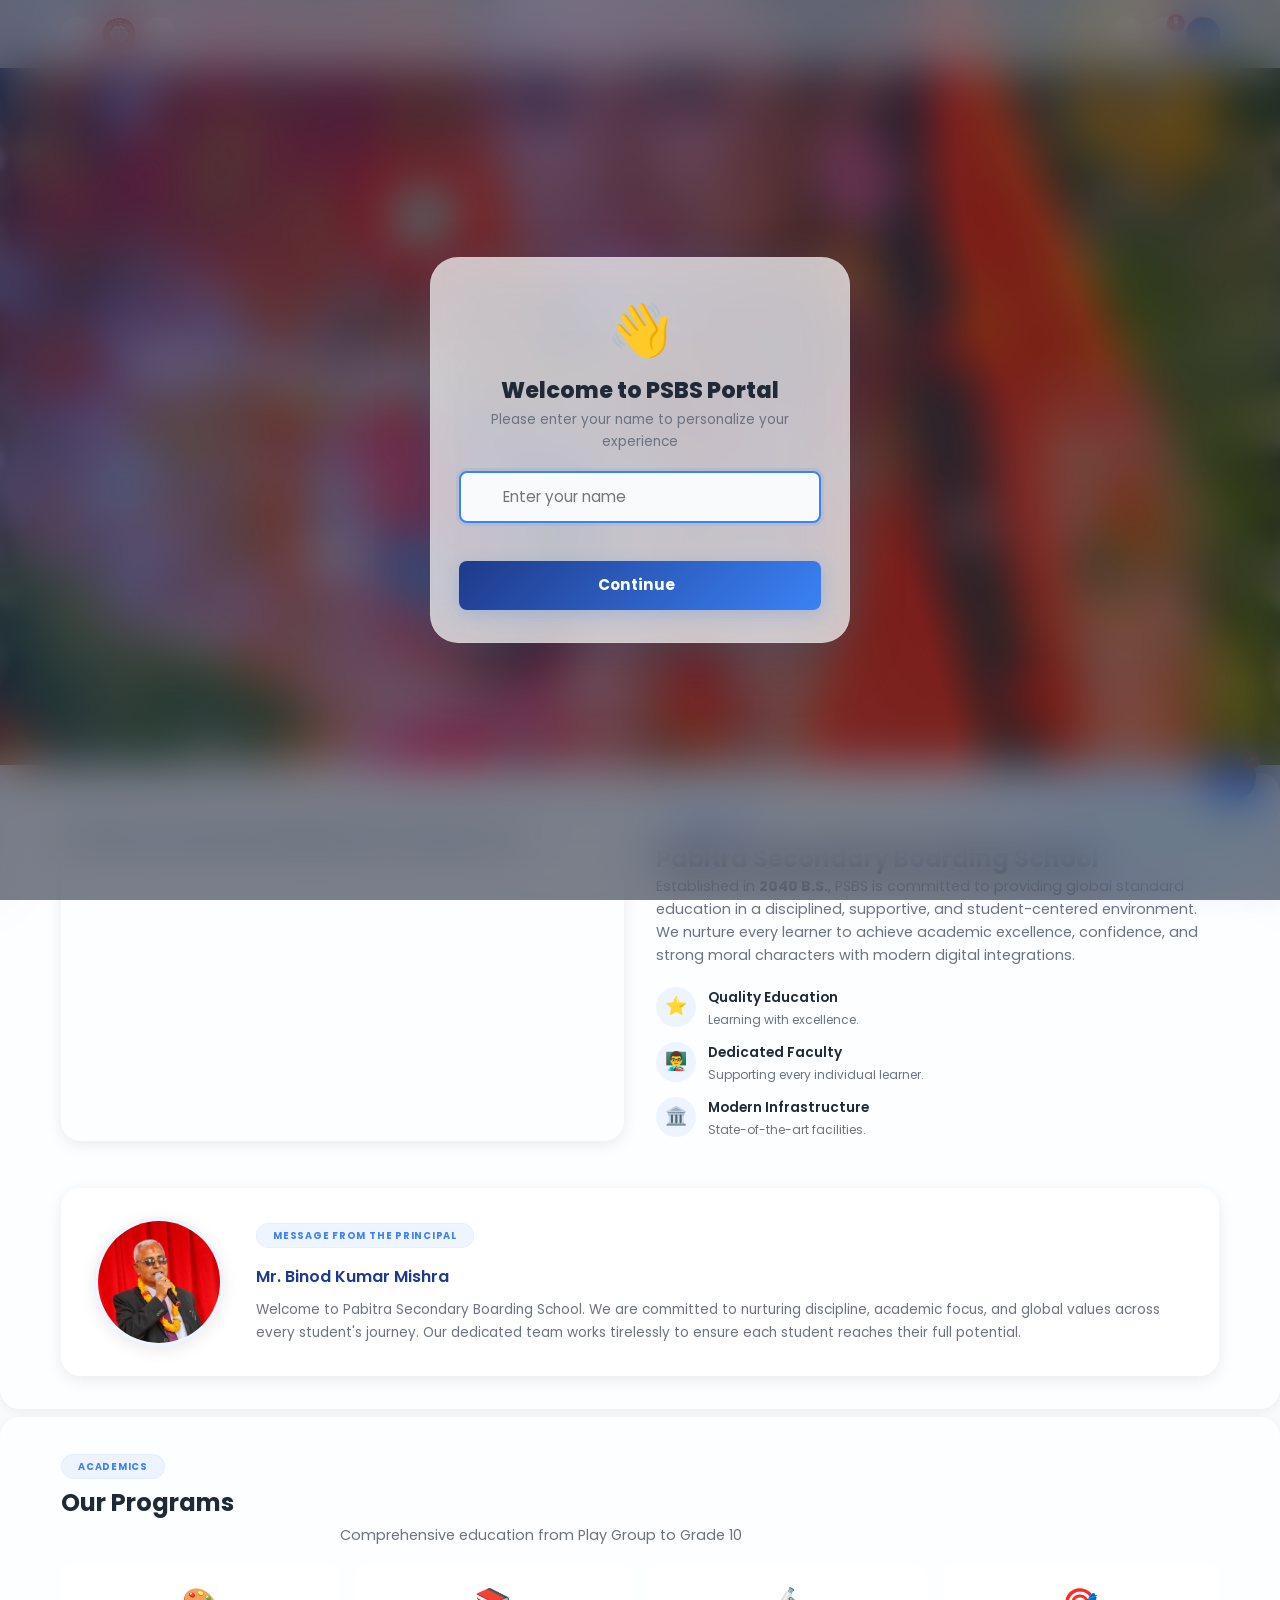
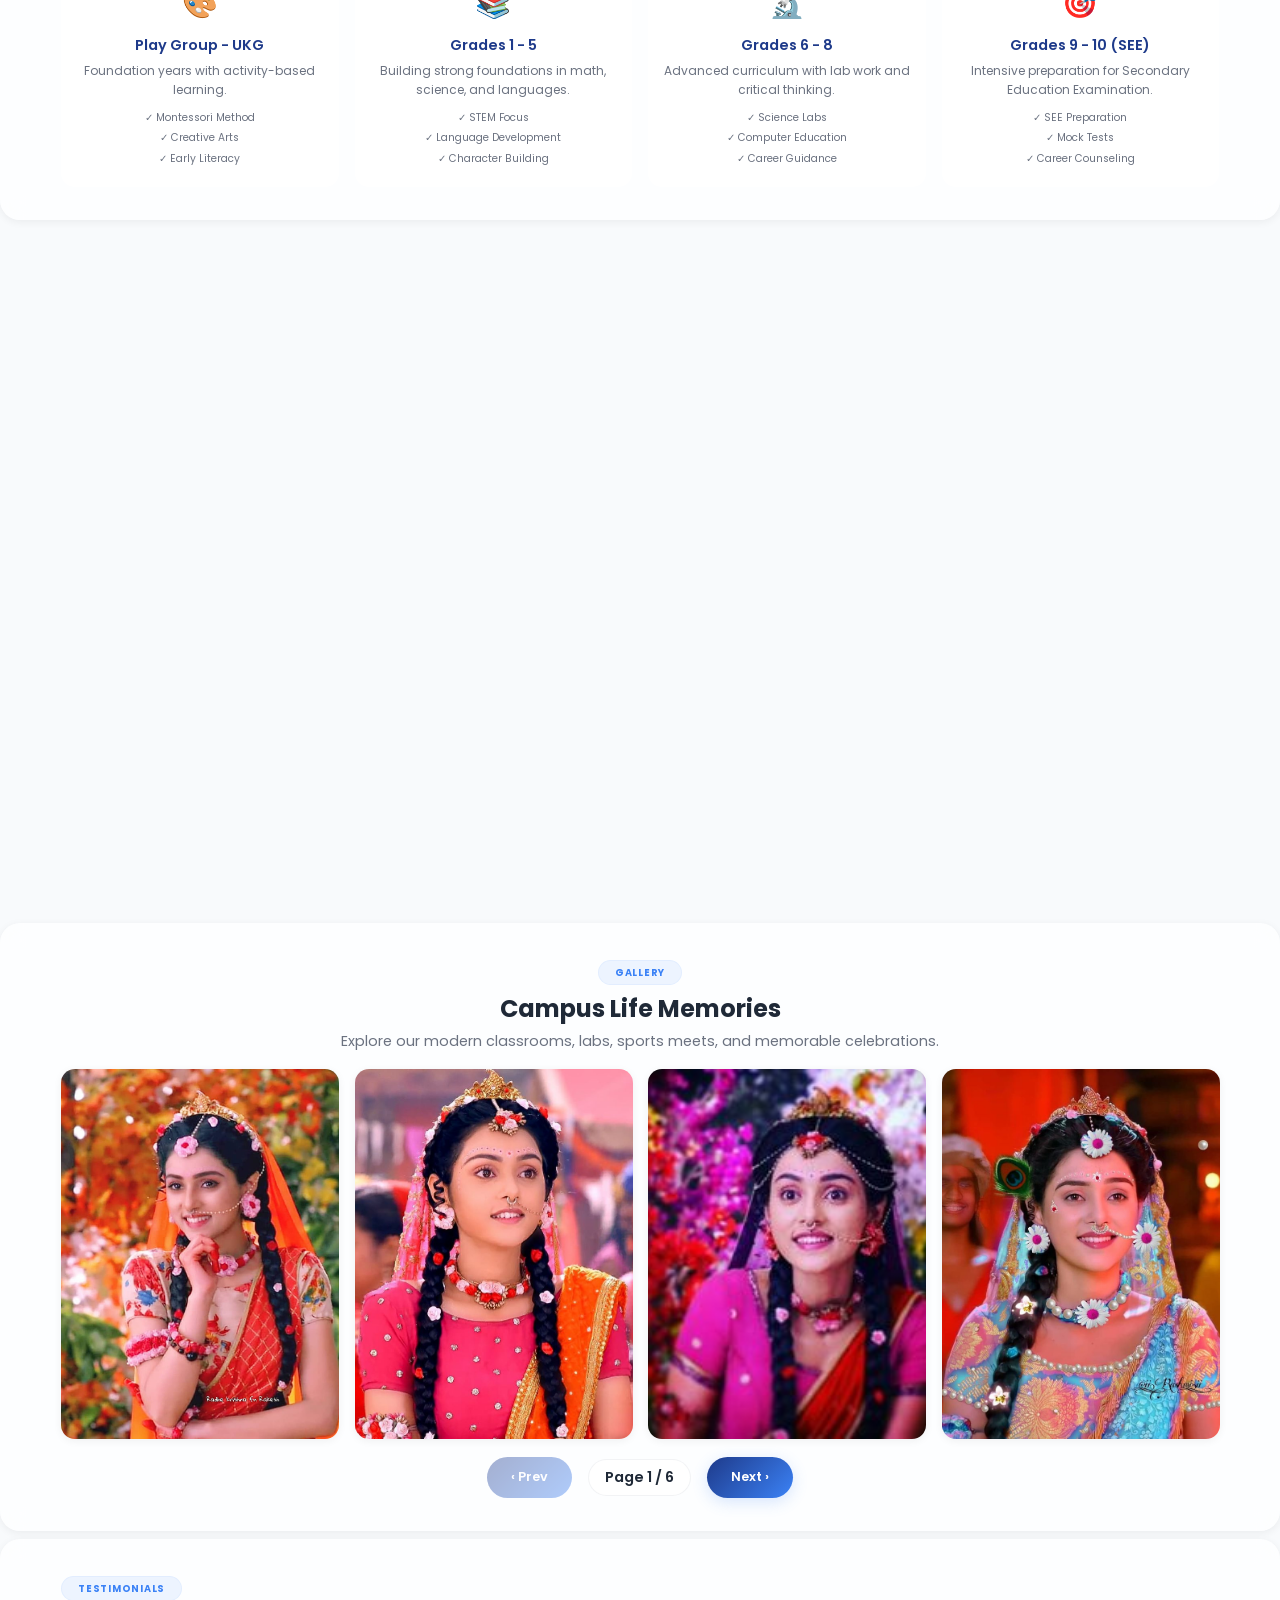
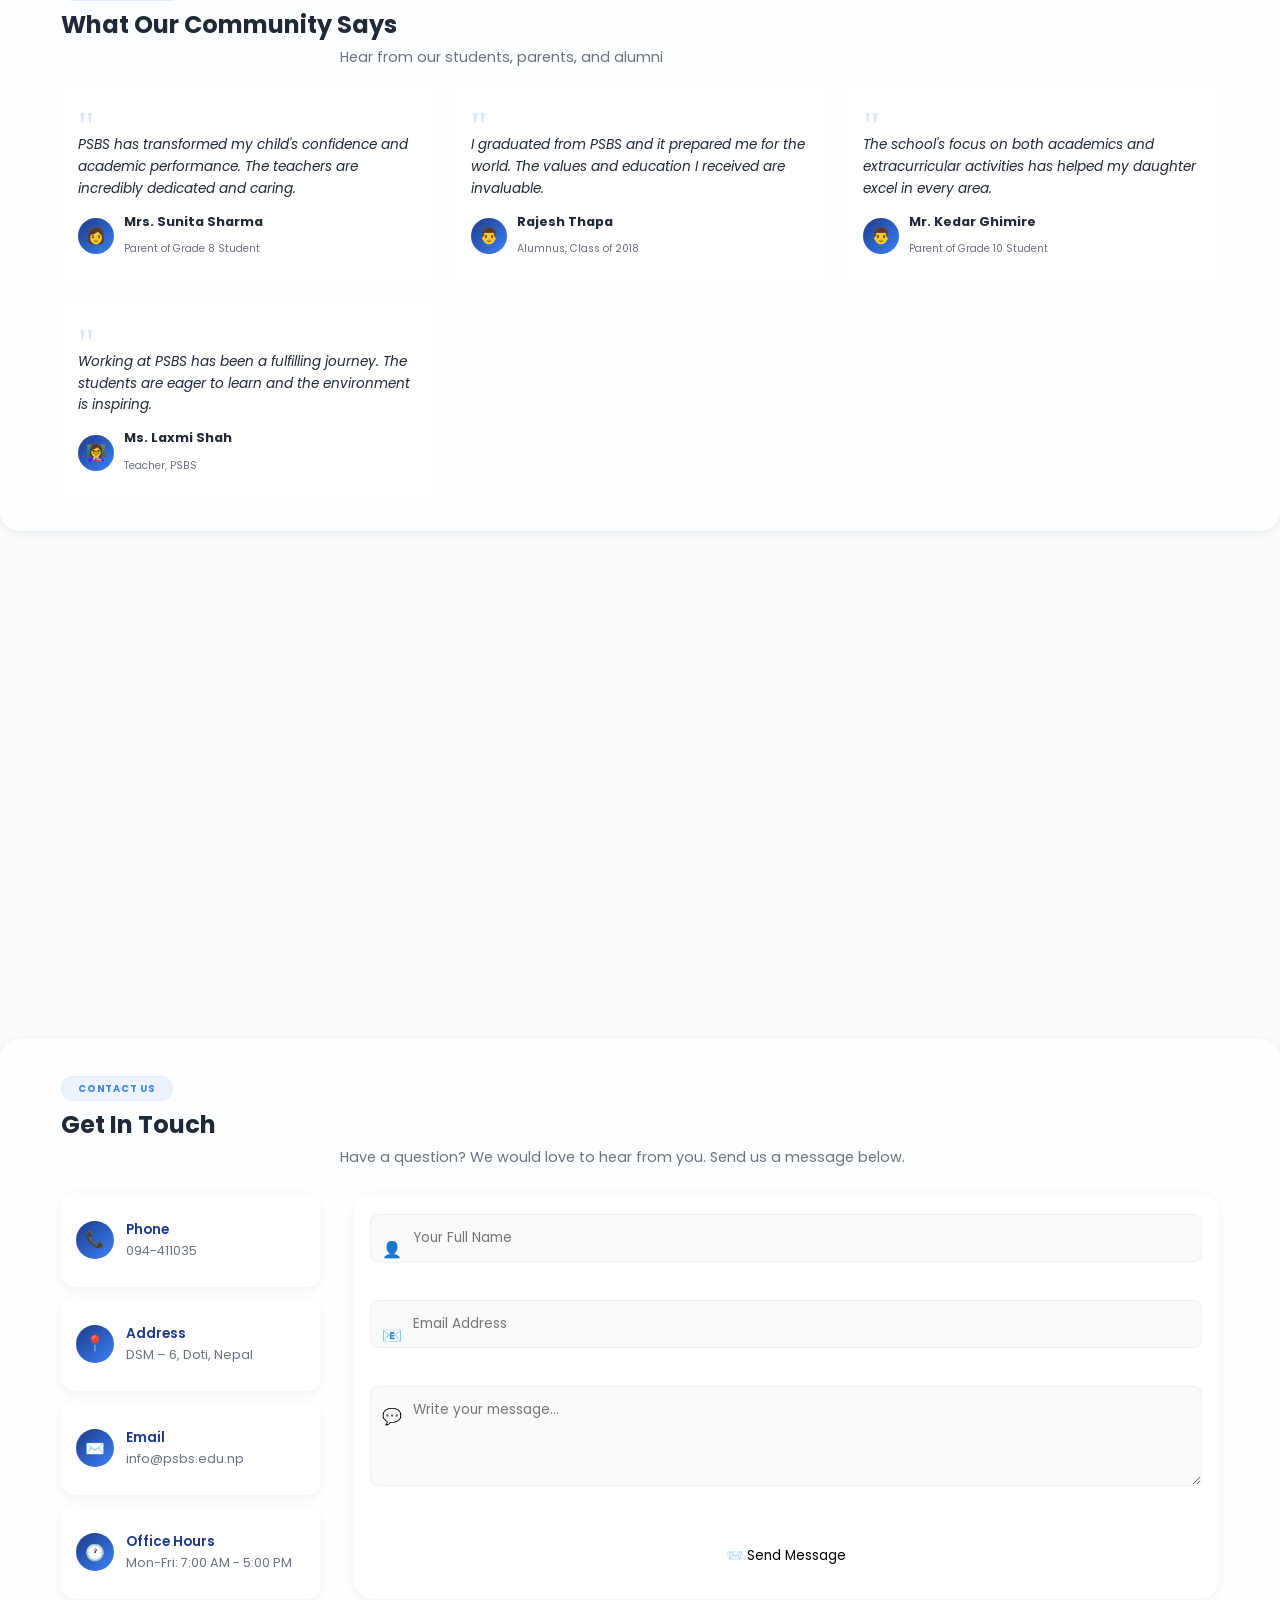
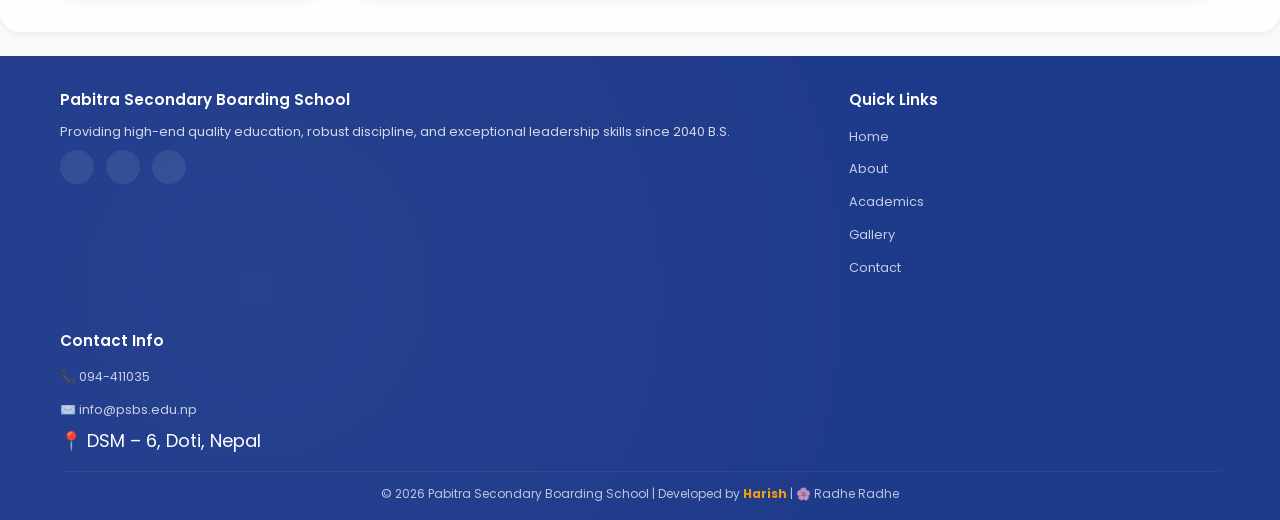
==== commit 408799b5: "Add files via upload" ====
--- a/index.html
+++ b/index.html
@@ -27,7 +27,7 @@
     <title>PSBS Portal — Pabitra School</title>
     <style>
         /* ============================================================
-           MULTIVERSE UI — Ultimate Professional Integration
+           MULTIVERSE UI — COMPLETE FIXED VERSION
            ============================================================ */
         :root {
             --primary: #1E3A8A;
@@ -82,7 +82,6 @@
             --nebula-color-3: #F59E0B;
         }
 
-        /* Theme presets */
         body.theme-purple {
             --primary: #7C3AED;
             --primary-dark: #5B21B6;
@@ -153,6 +152,18 @@
             --nebula-color-1: #4F46E5;
             --nebula-color-2: #818CF8;
             --nebula-color-3: #A5B4FC;
+        }
+
+        body.theme-coral {
+            --primary: #E85D75;
+            --primary-dark: #C0394A;
+            --primary-light: #F1948A;
+            --secondary: #E85D75;
+            --theme-color: #E85D75;
+            --theme-secondary: #F1948A;
+            --nebula-color-1: #E85D75;
+            --nebula-color-2: #F1948A;
+            --nebula-color-3: #F5B7B1;
         }
 
         body.dark {
@@ -195,9 +206,7 @@
             overflow-x: hidden;
             font-size: var(--font-size-base);
             transition: background 0.5s cubic-bezier(0.16, 1, 0.3, 1),
-                color 0.5s cubic-bezier(0.16, 1, 0.3, 1),
-                --primary 0.5s cubic-bezier(0.16, 1, 0.3, 1),
-                --secondary 0.5s cubic-bezier(0.16, 1, 0.3, 1);
+                color 0.5s cubic-bezier(0.16, 1, 0.3, 1);
             min-height: 100vh;
             min-height: 100dvh;
         }
@@ -211,7 +220,6 @@
             overflow: hidden !important;
         }
 
-        /* ===== Nebula Background ===== */
         .nebula-bg {
             position: fixed;
             inset: 0;
@@ -284,7 +292,6 @@
             }
         }
 
-        /* ===== Glassmorphism Base ===== */
         .glass {
             background: var(--glass-bg);
             backdrop-filter: blur(20px) saturate(180%);
@@ -293,7 +300,6 @@
             box-shadow: var(--glass-shadow);
         }
 
-        /* ===== Skip Link ===== */
         .skip-link {
             position: absolute;
             top: -100%;
@@ -329,9 +335,7 @@
             margin: 0 auto;
         }
 
-        /* ============================================================
-           TOAST – Multiverse Edition
-           ============================================================ */
+        /* ===== TOAST ===== */
         .toast {
             position: fixed;
             bottom: 24px;
@@ -350,17 +354,13 @@
             font-weight: 450;
             color: var(--text);
             transition: transform 0.6s cubic-bezier(0.34, 1.56, 0.64, 1),
-                opacity 0.5s cubic-bezier(0.16, 1, 0.3, 1),
-                box-shadow 0.4s ease;
+                opacity 0.5s cubic-bezier(0.16, 1, 0.3, 1);
             opacity: 0;
             pointer-events: none;
             width: 80%;
             min-width: 280px;
             max-width: 500px;
-            white-space: normal;
             word-break: break-word;
-            backdrop-filter: blur(24px) saturate(180%);
-            -webkit-backdrop-filter: blur(24px) saturate(180%);
             background: var(--surface);
             border-left: 4px solid var(--primary);
         }
@@ -467,7 +467,6 @@
             }
         }
 
-        /* ===== Skeleton Loader ===== */
         .skeleton {
             background: linear-gradient(90deg, var(--border) 25%, var(--surface-solid) 50%, var(--border) 75%);
             background-size: 200% 100%;
@@ -486,9 +485,7 @@
             }
         }
 
-        /* ============================================================
-           MODALS – Ultimate Centering & Glass
-           ============================================================ */
+        /* ===== MODALS — CENTERED ===== */
         .modal-overlay {
             position: fixed;
             inset: 0;
@@ -499,10 +496,11 @@
             align-items: center;
             justify-content: center;
             z-index: var(--z-modal);
-            padding: 16px;
+            padding: 20px;
             opacity: 0;
             visibility: hidden;
             transition: all 0.5s cubic-bezier(0.16, 1, 0.3, 1);
+            overflow-y: auto;
         }
 
         .modal-overlay.active {
@@ -520,18 +518,19 @@
             padding: 32px 28px;
             box-shadow: var(--shadow-xl), var(--shadow-glow);
             border: 1px solid var(--glass-border);
-            transform: scale(0.92) translateY(30px) rotateX(2deg);
+            transform: scale(0.92) translateY(20px);
             transition: transform 0.6s cubic-bezier(0.34, 1.56, 0.64, 1),
                 opacity 0.5s cubic-bezier(0.16, 1, 0.3, 1);
             opacity: 0;
-            max-height: 90vh;
+            max-height: 85vh;
             overflow-y: auto;
             -webkit-overflow-scrolling: touch;
             position: relative;
+            margin: 0;
         }
 
         .modal-overlay.active .modal-card {
-            transform: scale(1) translateY(0) rotateX(0deg);
+            transform: scale(1) translateY(0);
             opacity: 1;
         }
 
@@ -572,9 +571,6 @@
             transform: rotate(90deg);
         }
 
-        /* ============================================================
-           EDIT NAME MODAL – Perfect Center
-           ============================================================ */
         .edit-modal-card .modal-actions {
             display: flex;
             gap: 10px;
@@ -631,9 +627,6 @@
             transform: none;
         }
 
-        /* ============================================================
-           NAME MODAL
-           ============================================================ */
         .name-modal-card {
             text-align: center;
         }
@@ -657,9 +650,6 @@
             margin-bottom: 18px;
         }
 
-        /* ============================================================
-           WELCOME CARD – Center
-           ============================================================ */
         .welcome-card-overlay {
             position: fixed;
             inset: 0;
@@ -670,10 +660,11 @@
             align-items: center;
             justify-content: center;
             z-index: 9999;
-            padding: 16px;
+            padding: 20px;
             opacity: 0;
             visibility: hidden;
             transition: all 0.5s cubic-bezier(0.16, 1, 0.3, 1);
+            overflow-y: auto;
         }
 
         .welcome-card-overlay.active {
@@ -692,11 +683,12 @@
             box-shadow: var(--shadow-xl), var(--shadow-glow);
             border: 1px solid var(--glass-border);
             text-align: center;
-            transform: scale(0.85) translateY(30px);
+            transform: scale(0.85) translateY(20px);
             transition: transform 0.6s cubic-bezier(0.34, 1.56, 0.64, 1),
                 opacity 0.5s cubic-bezier(0.16, 1, 0.3, 1);
             opacity: 0;
             position: relative;
+            margin: 0;
         }
 
         .welcome-card-overlay.active .welcome-card {
@@ -752,54 +744,56 @@
             box-shadow: 0 6px 28px rgba(245, 158, 11, 0.4);
         }
 
-        /* ============================================================
-           AI CHAT – Center Modal with Bubble UI
-           ============================================================ */
+        /* ===== AI CHAT — Centered ===== */
         .chat-modal-card {
             max-width: 480px !important;
             padding: 0 !important;
             overflow: hidden !important;
             display: flex;
             flex-direction: column;
-            max-height: 80vh;
-            height: 500px;
+            max-height: 70vh;
+            height: 480px;
             width: 100%;
             border-radius: var(--radius-xl);
             position: relative;
-            transition: height 0.3s cubic-bezier(0.16, 1, 0.3, 1),
-                max-height 0.3s cubic-bezier(0.16, 1, 0.3, 1);
             background: var(--surface);
             backdrop-filter: blur(32px) saturate(180%);
             -webkit-backdrop-filter: blur(32px) saturate(180%);
             box-shadow: var(--shadow-xl), var(--shadow-glow);
             border: 1px solid var(--glass-border);
+            margin: 0;
+        }
+
+        .modal-overlay .chat-modal-card {
+            transform: scale(0.92) translateY(20px);
+            transition: transform 0.6s cubic-bezier(0.34, 1.56, 0.64, 1),
+                opacity 0.5s cubic-bezier(0.16, 1, 0.3, 1);
+            opacity: 0;
+        }
+
+        .modal-overlay.active .chat-modal-card {
+            transform: scale(1) translateY(0);
+            opacity: 1;
         }
 
         @media (max-width: 600px) {
             .chat-modal-card {
-                max-height: 85dvh !important;
-                height: 85dvh !important;
-                max-width: 100% !important;
-                border-radius: var(--radius-xl) var(--radius-xl) 0 0 !important;
-                margin-top: auto;
+                max-height: 70vh !important;
+                height: 460px !important;
+                max-width: 95% !important;
+                border-radius: var(--radius-xl) !important;
+                margin: 0 !important;
             }
 
             .modal-overlay {
-                align-items: flex-end !important;
-                padding: 0 !important;
-                background: rgba(15, 23, 42, 0.4);
-            }
-
-            .modal-overlay.active .chat-modal-card {
-                transform: scale(1) translateY(0) !important;
-                border-radius: var(--radius-xl) var(--radius-xl) 0 0 !important;
+                padding: 16px !important;
             }
         }
 
         @media (min-width: 601px) {
             .chat-modal-card {
-                height: 540px;
-                max-height: 75vh;
+                height: 480px;
+                max-height: 70vh;
             }
         }
 
@@ -807,7 +801,7 @@
             display: flex;
             align-items: center;
             gap: 10px;
-            padding: 16px 18px;
+            padding: 14px 18px;
             background: linear-gradient(135deg, var(--primary), var(--secondary));
             color: #fff;
             flex-shrink: 0;
@@ -873,20 +867,20 @@
         .chat-modal-card .chat-messages {
             flex: 1;
             overflow-y: auto;
-            padding: 16px 18px 8px;
+            padding: 14px 18px 8px;
             display: flex;
             flex-direction: column;
             gap: 8px;
             background: var(--background);
-            min-height: 100px;
+            min-height: 80px;
             -webkit-overflow-scrolling: touch;
             scroll-behavior: smooth;
         }
 
         @media (max-width: 600px) {
             .chat-modal-card .chat-messages {
-                min-height: 80px;
-                padding: 12px 14px 6px;
+                min-height: 60px;
+                padding: 10px 14px 6px;
             }
         }
 
@@ -940,7 +934,7 @@
             background: var(--surface-solid);
             border: 1px solid var(--border);
             border-radius: var(--radius-md);
-            padding: 12px 18px;
+            padding: 10px 16px;
             display: flex;
             gap: 5px;
             align-items: center;
@@ -982,7 +976,7 @@
             .chat-modal-card .chat-input-wrap {
                 padding: 8px 12px 14px;
                 gap: 6px;
-                border-radius: 0;
+                border-radius: 0 0 var(--radius-xl) var(--radius-xl);
             }
         }
 
@@ -1067,9 +1061,7 @@
             }
         }
 
-        /* ============================================================
-           LIGHTBOX – Professional Viewer with Crossfade
-           ============================================================ */
+        /* ===== LIGHTBOX ===== */
         .lightbox-overlay {
             position: fixed;
             inset: 0;
@@ -1255,9 +1247,7 @@
             }
         }
 
-        /* ============================================================
-           GALLERY – Stunning Masonry with Hover
-           ============================================================ */
+        /* ===== GALLERY ===== */
         #gallery {
             text-align: center;
         }
@@ -1376,13 +1366,17 @@
             }
         }
 
-        .gallery-show-more {
-            text-align: center;
+        .gallery-pagination {
+            display: flex;
+            justify-content: center;
+            align-items: center;
+            gap: 16px;
             margin-top: 18px;
-        }
-
-        .gallery-show-more button {
-            padding: 10px 32px;
+            flex-wrap: wrap;
+        }
+
+        .gallery-pagination button {
+            padding: 10px 24px;
             border-radius: 999px;
             background: linear-gradient(135deg, var(--primary), var(--secondary));
             color: #fff;
@@ -1392,16 +1386,36 @@
             border: none;
             cursor: pointer;
             box-shadow: 0 4px 16px rgba(59, 130, 246, 0.2);
-        }
-
-        .gallery-show-more button:hover {
+            min-width: 80px;
+            display: flex;
+            align-items: center;
+            justify-content: center;
+            gap: 6px;
+        }
+
+        .gallery-pagination button:hover:not(:disabled) {
             transform: translateY(-2px) scale(1.02);
             box-shadow: 0 6px 28px rgba(59, 130, 246, 0.35);
         }
 
-        /* ============================================================
-           ANIMATIONS – Multiverse Level
-           ============================================================ */
+        .gallery-pagination button:disabled {
+            opacity: 0.4;
+            cursor: not-allowed;
+            transform: none;
+            box-shadow: none;
+        }
+
+        .gallery-pagination .page-indicator {
+            font-size: 0.9rem;
+            font-weight: 600;
+            color: var(--text);
+            background: var(--surface);
+            padding: 6px 16px;
+            border-radius: 999px;
+            border: 1px solid var(--border);
+        }
+
+        /* ===== ANIMATIONS ===== */
         @keyframes fadeUp {
             from {
                 opacity: 0;
@@ -1563,9 +1577,7 @@
             animation: shimmer-text 3s linear infinite;
         }
 
-        /* ============================================================
-           RESPONSIVE UTILITIES
-           ============================================================ */
+        /* ===== RESPONSIVE ===== */
         @media (min-width: 600px) {
             :root {
                 --container-padding: 24px;
@@ -1606,7 +1618,6 @@
             }
         }
 
-        /* ===== Base Elements ===== */
         img {
             display: block;
             max-width: 100%;
@@ -1731,7 +1742,6 @@
             transform: translateY(0) scale(1);
         }
 
-        /* ===== Inputs ===== */
         .input-wrapper {
             position: relative;
             margin-bottom: 14px;
@@ -1810,9 +1820,7 @@
             transform: none;
         }
 
-        /* ============================================================
-           HEADER – Glass with Blur
-           ============================================================ */
+        /* ===== HEADER ===== */
         .header {
             position: fixed;
             top: 0;
@@ -1848,7 +1856,7 @@
         .nav-left {
             display: flex;
             align-items: center;
-            gap: 8px;
+            gap: 6px;
             flex: 1;
         }
 
@@ -1860,6 +1868,30 @@
             flex-shrink: 0;
         }
 
+        .header-theme-presets-btn {
+            width: 34px;
+            height: 34px;
+            display: grid;
+            place-items: center;
+            border-radius: var(--radius-full);
+            background: var(--glass-bg);
+            backdrop-filter: blur(8px);
+            -webkit-backdrop-filter: blur(8px);
+            border: 1px solid var(--glass-border);
+            color: var(--text);
+            transition: all 0.3s cubic-bezier(0.16, 1, 0.3, 1);
+            font-size: 16px;
+            flex-shrink: 0;
+            cursor: pointer;
+        }
+
+        .header-theme-presets-btn:hover {
+            background: linear-gradient(135deg, var(--primary), var(--secondary));
+            color: #fff;
+            border-color: transparent;
+            transform: translateY(-1px) scale(1.05);
+        }
+
         .nav-right {
             display: flex;
             align-items: center;
@@ -1867,13 +1899,35 @@
             flex-shrink: 0;
         }
 
+        .header-theme-toggle-btn {
+            width: 34px;
+            height: 34px;
+            display: grid;
+            place-items: center;
+            border-radius: var(--radius-full);
+            background: var(--glass-bg);
+            backdrop-filter: blur(8px);
+            -webkit-backdrop-filter: blur(8px);
+            border: 1px solid var(--glass-border);
+            color: var(--text);
+            transition: all 0.3s cubic-bezier(0.16, 1, 0.3, 1);
+            font-size: 16px;
+            flex-shrink: 0;
+            cursor: pointer;
+        }
+
+        .header-theme-toggle-btn:hover {
+            background: linear-gradient(135deg, var(--primary), var(--secondary));
+            color: #fff;
+            border-color: transparent;
+            transform: translateY(-1px) scale(1.05);
+        }
+
         .menu-btn,
         .notice-btn,
-        .profile-btn,
-        .voice-btn,
-        .search-btn {
-            width: 36px;
-            height: 36px;
+        .profile-btn {
+            width: 34px;
+            height: 34px;
             display: grid;
             place-items: center;
             border-radius: var(--radius-full);
@@ -1891,9 +1945,7 @@
 
         .menu-btn:hover,
         .notice-btn:hover,
-        .profile-btn:hover,
-        .search-btn:hover,
-        .voice-btn:hover {
+        .profile-btn:hover {
             background: linear-gradient(135deg, var(--primary), var(--secondary));
             color: #fff;
             border-color: transparent;
@@ -1904,20 +1956,6 @@
             background: linear-gradient(135deg, var(--primary), var(--secondary));
             color: #fff;
             border-color: transparent;
-        }
-
-        .voice-btn.listening {
-            background: #EF4444;
-            color: #fff;
-            border-color: #EF4444;
-            animation: pulse 0.8s ease-in-out infinite;
-        }
-
-        .voice-btn.mic-denied {
-            background: #6B7280;
-            color: #fff;
-            border-color: #6B7280;
-            opacity: 0.6;
         }
 
         .notice-badge {
@@ -1952,25 +1990,28 @@
             display: inline-block;
         }
 
-.profile-dropdown {
-    position: absolute;
-    top: calc(100% + 10px);
-    right: 0;
-    width: 220px;
-    background: #fff;
-    backdrop-filter: none;
-    -webkit-backdrop-filter: none;
-    border-radius: var(--radius-md);
-    box-shadow: var(--shadow-lg), var(--shadow-glow);
-    transform: translateY(8px) scale(0.96);
-    opacity: 0;
-    visibility: hidden;
-    transition: all 0.3s cubic-bezier(0.16, 1, 0.3, 1);
-    z-index: var(--z-dropdown);
-    padding: 4px 0;
-    border: 1px solid var(--glass-border);
-}
-
+        .profile-dropdown {
+            position: absolute;
+            top: calc(100% + 10px);
+            right: 0;
+            width: 280px;
+            background: var(--surface-solid);
+            border-radius: var(--radius-md);
+            box-shadow: var(--shadow-lg), var(--shadow-glow);
+            transform: translateY(8px) scale(0.96);
+            opacity: 0;
+            visibility: hidden;
+            transition: all 0.3s cubic-bezier(0.16, 1, 0.3, 1);
+            z-index: var(--z-dropdown);
+            padding: 6px 0;
+            border: 1px solid var(--glass-border);
+            max-height: 90vh;
+            overflow-y: auto;
+        }
+
+        body.dark .profile-dropdown {
+            background: var(--surface-solid);
+        }
 
         .profile-dropdown.active {
             transform: translateY(0) scale(1);
@@ -1979,21 +2020,57 @@
         }
 
         .dropdown-profile-header {
-            padding: 8px 12px;
+            padding: 10px 14px 8px;
             display: flex;
             align-items: center;
             gap: 10px;
+            position: relative;
+        }
+
+        .dropdown-avatar-wrap {
+            position: relative;
+            flex-shrink: 0;
+            cursor: pointer;
+            border-radius: var(--radius-full);
+            transition: transform 0.3s ease, box-shadow 0.3s ease;
+        }
+
+        .dropdown-avatar-wrap:hover {
+            transform: scale(1.04);
+            box-shadow: 0 0 0 3px rgba(59, 130, 246, 0.2);
+        }
+
+        .dropdown-avatar-wrap .avatar-edit-badge {
+            position: absolute;
+            bottom: -2px;
+            right: -2px;
+            width: 20px;
+            height: 20px;
+            border-radius: var(--radius-full);
+            background: var(--secondary);
+            color: #fff;
+            font-size: 0.5rem;
+            display: flex;
+            align-items: center;
+            justify-content: center;
+            border: 2px solid var(--surface-solid);
+            box-shadow: 0 2px 8px rgba(0, 0, 0, 0.15);
+            transition: transform 0.3s ease;
+        }
+
+        .dropdown-avatar-wrap:hover .avatar-edit-badge {
+            transform: scale(1.1);
         }
 
         .dropdown-avatar {
-            width: 38px;
-            height: 38px;
+            width: 44px;
+            height: 44px;
             border-radius: var(--radius-full);
             display: flex;
             align-items: center;
             justify-content: center;
             font-weight: 800;
-            font-size: 0.8rem;
+            font-size: 0.9rem;
             color: #fff;
             background-size: cover;
             background-position: center;
@@ -2001,7 +2078,20 @@
             flex-shrink: 0;
         }
 
-        .dropdown-user-meta h4 {
+        .dropdown-user-meta {
+            flex: 1;
+            min-width: 0;
+            display: flex;
+            flex-direction: column;
+        }
+
+        .dropdown-user-meta .name-row {
+            display: flex;
+            align-items: center;
+            gap: 6px;
+        }
+
+        .dropdown-user-meta .name-row h4 {
             font-size: 0.85rem;
             font-weight: 700;
             color: var(--text);
@@ -2011,12 +2101,34 @@
             text-overflow: ellipsis;
         }
 
+        .dropdown-user-meta .name-row .edit-name-icon {
+            font-size: 0.7rem;
+            color: var(--text-light);
+            opacity: 0.5;
+            cursor: pointer;
+            transition: all 0.3s ease;
+            padding: 2px;
+            border-radius: var(--radius-full);
+            display: inline-flex;
+            align-items: center;
+            justify-content: center;
+            width: 20px;
+            height: 20px;
+        }
+
+        .dropdown-user-meta .name-row .edit-name-icon:hover {
+            opacity: 1;
+            color: var(--secondary);
+            background: rgba(59, 130, 246, 0.08);
+            transform: scale(1.15);
+        }
+
         .dropdown-user-meta span {
             font-size: 0.55rem;
             font-weight: 600;
             color: var(--secondary);
             background: rgba(59, 130, 246, 0.08);
-            padding: 1px 8px;
+            padding: 1px 10px;
             border-radius: 16px;
             width: max-content;
         }
@@ -2024,14 +2136,14 @@
         .dropdown-divider {
             height: 1px;
             background: var(--border);
-            margin: 4px 10px;
+            margin: 4px 12px;
         }
 
         .dropdown-item {
             display: flex;
             align-items: center;
             gap: 10px;
-            padding: 6px 12px;
+            padding: 8px 14px;
             color: var(--text);
             font-size: 0.75rem;
             font-weight: 500;
@@ -2041,13 +2153,15 @@
             cursor: pointer;
             border: none;
             background: none;
+            border-radius: 0;
         }
 
         .dropdown-item i {
             font-size: 0.9rem;
             color: var(--text-light);
-            width: 18px;
+            width: 20px;
             text-align: center;
+            flex-shrink: 0;
         }
 
         .dropdown-item:hover {
@@ -2064,9 +2178,34 @@
             color: #EF4444;
         }
 
-        /* ============================================================
-           SIDEBAR – Glass Panel
-           ============================================================ */
+        .dropdown-item .login-role-tag {
+            font-size: 0.5rem;
+            font-weight: 700;
+            text-transform: uppercase;
+            letter-spacing: 0.04em;
+            background: rgba(59, 130, 246, 0.08);
+            color: var(--secondary);
+            padding: 1px 8px;
+            border-radius: 12px;
+            margin-left: auto;
+        }
+
+        .dropdown-item .login-role-tag.admin {
+            background: rgba(239, 68, 68, 0.08);
+            color: #EF4444;
+        }
+
+        .dropdown-item .login-role-tag.teacher {
+            background: rgba(16, 185, 129, 0.08);
+            color: #10B981;
+        }
+
+        .dropdown-item .login-role-tag.student {
+            background: rgba(245, 158, 11, 0.08);
+            color: #F59E0B;
+        }
+
+        /* ===== SIDEBAR ===== */
         .sidebar,
         .updates-panel {
             position: fixed;
@@ -2236,7 +2375,8 @@
             gap: 4px;
         }
 
-        .sidebar-links a {
+        .sidebar-links a,
+        .sidebar-link-btn {
             display: flex;
             align-items: center;
             gap: 10px;
@@ -2248,9 +2388,14 @@
             transition: all 0.3s cubic-bezier(0.16, 1, 0.3, 1);
             position: relative;
             overflow: hidden;
-        }
-
-        .sidebar-links a::after {
+            width: 100%;
+            text-align: left;
+            font-size: 0.8rem;
+            font-weight: 500;
+        }
+
+        .sidebar-links a::after,
+        .sidebar-link-btn::after {
             content: '';
             position: absolute;
             bottom: 0;
@@ -2262,16 +2407,19 @@
         }
 
         .sidebar-links a:hover::after,
+        .sidebar-link-btn:hover::after,
         .sidebar-links a.active::after {
             width: 100%;
         }
 
-        .sidebar-links a:hover {
+        .sidebar-links a:hover,
+        .sidebar-link-btn:hover {
             background: rgba(59, 130, 246, 0.04);
             transform: translateX(2px);
         }
 
-        .sidebar-links a .nav-icon-wrapper {
+        .sidebar-links a .nav-icon-wrapper,
+        .sidebar-link-btn .nav-icon-wrapper {
             width: 28px;
             height: 28px;
             border-radius: 6px;
@@ -2286,7 +2434,8 @@
             transition: all 0.3s ease;
         }
 
-        .sidebar-links a .nav-title {
+        .sidebar-links a .nav-title,
+        .sidebar-link-btn .nav-title {
             font-size: 0.8rem;
             font-weight: 500;
             color: var(--text);
@@ -2326,6 +2475,8 @@
             display: flex;
             justify-content: space-between;
             align-items: center;
+            flex-wrap: wrap;
+            gap: 6px;
         }
 
         .spiritual-branding {
@@ -2433,9 +2584,7 @@
             opacity: 0.6;
         }
 
-        /* ============================================================
-           HERO – Stunning with Particles
-           ============================================================ */
+        /* ===== HERO ===== */
         #hero {
             position: relative;
             min-height: 85vh;
@@ -2573,20 +2722,6 @@
             text-shadow: 0 1px 6px rgba(0, 0, 0, 0.06);
         }
 
-        .hero-buttons {
-            display: flex;
-            justify-content: center;
-            gap: 12px;
-            flex-wrap: wrap;
-        }
-
-        .hero-buttons a {
-            min-width: 90px;
-            padding: 8px 16px;
-            font-size: 1rem;
-            white-space: nowrap;
-        }
-
         .scroll-indicator {
             margin-top: 20px;
             display: flex;
@@ -2628,52 +2763,7 @@
             letter-spacing: 0.06em;
         }
 
-        /* ===== Buttons ===== */
-        .primary-btn,
-        .secondary-btn {
-            display: inline-flex;
-            align-items: center;
-            justify-content: center;
-            gap: 8px;
-            min-width: 100px;
-            padding: 10px 22px;
-            border-radius: 999px;
-            font-weight: 600;
-            font-size: 0.8rem;
-            transition: all 0.3s cubic-bezier(0.16, 1, 0.3, 1);
-            position: relative;
-            overflow: hidden;
-            cursor: pointer;
-            border: none;
-        }
-
-        .primary-btn {
-            background: linear-gradient(135deg, var(--accent), #F59E0B);
-            color: #fff;
-            box-shadow: 0 4px 20px rgba(245, 158, 11, 0.25);
-        }
-
-        .primary-btn:hover {
-            transform: translateY(-2px) scale(1.02);
-            box-shadow: 0 6px 32px rgba(245, 158, 11, 0.35);
-        }
-
-        .secondary-btn {
-            color: #fff;
-            border: 1px solid rgba(255, 255, 255, 0.15);
-            background: rgba(255, 255, 255, 0.06);
-            backdrop-filter: blur(8px);
-            -webkit-backdrop-filter: blur(8px);
-        }
-
-        .secondary-btn:hover {
-            background: rgba(255, 255, 255, 0.12);
-            transform: translateY(-2px) scale(1.02);
-        }
-
-        /* ============================================================
-           STATISTICS – Glass Cards
-           ============================================================ */
+        /* ===== STATISTICS ===== */
         .stats-grid {
             display: grid;
             grid-template-columns: repeat(2, 1fr);
@@ -2739,69 +2829,7 @@
             font-size: 0.75rem;
         }
 
-        /* ============================================================
-           QUICK ACCESS – Glass Cards
-           ============================================================ */
-        .quick-grid {
-            display: grid;
-            grid-template-columns: 1fr 1fr;
-            gap: 10px;
-            margin-top: 16px;
-        }
-
-        @media (min-width: 600px) {
-            .quick-grid {
-                grid-template-columns: repeat(4, 1fr);
-                gap: 14px;
-            }
-        }
-
-        .quick-card {
-            background: var(--surface);
-            backdrop-filter: blur(12px);
-            -webkit-backdrop-filter: blur(12px);
-            border: 1px solid var(--glass-border);
-            border-radius: var(--radius-md);
-            padding: 16px 12px;
-            text-align: center;
-            transition: transform 0.4s cubic-bezier(0.16, 1, 0.3, 1),
-                box-shadow 0.4s cubic-bezier(0.16, 1, 0.3, 1),
-                border-color 0.4s cubic-bezier(0.16, 1, 0.3, 1);
-            box-shadow: var(--shadow-sm);
-            color: var(--text);
-        }
-
-        .quick-card:hover {
-            transform: translateY(-6px) scale(1.02);
-            box-shadow: var(--shadow-lg), var(--shadow-glow);
-            border-color: var(--secondary);
-        }
-
-        .quick-icon {
-            font-size: 1.8rem;
-            margin-bottom: 6px;
-            transition: transform 0.5s cubic-bezier(0.34, 1.56, 0.64, 1);
-        }
-
-        .quick-card:hover .quick-icon {
-            transform: scale(1.15) rotate(-4deg);
-        }
-
-        .quick-card h3 {
-            font-size: 0.85rem;
-            font-weight: 700;
-            margin-bottom: 2px;
-        }
-
-        .quick-card p {
-            font-size: 0.7rem;
-            color: var(--text-light);
-            line-height: 1.4;
-        }
-
-        /* ============================================================
-           ACADEMICS – Glass Cards
-           ============================================================ */
+        /* ===== ACADEMICS ===== */
         .academics-grid {
             display: grid;
             grid-template-columns: 1fr 1fr;
@@ -2864,9 +2892,7 @@
             padding: 2px 0;
         }
 
-        /* ============================================================
-           ABOUT – Glass
-           ============================================================ */
+        /* ===== ABOUT ===== */
         .about-grid {
             display: grid;
             gap: 24px;
@@ -2985,9 +3011,7 @@
             font-size: 0.85rem;
         }
 
-        /* ============================================================
-           CONTACT – Glass
-           ============================================================ */
+        /* ===== CONTACT ===== */
         .contact-grid {
             display: grid;
             gap: 20px;
@@ -3145,9 +3169,7 @@
             animation: fadeUp 0.4s ease;
         }
 
-        /* ============================================================
-           FOOTER – Professional
-           ============================================================ */
+        /* ===== FOOTER ===== */
         .footer {
             background: var(--primary);
             color: #fff;
@@ -3259,9 +3281,7 @@
             color: var(--accent);
         }
 
-        /* ============================================================
-           FAB – Floating Action Button
-           ============================================================ */
+        /* ===== FAB ===== */
         .fab-container {
             position: fixed;
             bottom: 80px;
@@ -3356,9 +3376,7 @@
             border-color: transparent;
         }
 
-        /* ============================================================
-           THEME PRESETS
-           ============================================================ */
+        /* ===== THEME PRESETS ===== */
         .theme-presets-grid {
             display: grid;
             grid-template-columns: 1fr 1fr;
@@ -3447,9 +3465,7 @@
             display: flex;
         }
 
-        /* ============================================================
-           SEARCH OVERLAY
-           ============================================================ */
+        /* ===== SEARCH ===== */
         .search-overlay {
             position: fixed;
             inset: 0;
@@ -3458,9 +3474,9 @@
             -webkit-backdrop-filter: blur(24px) saturate(180%);
             z-index: 10001;
             display: flex;
-            align-items: flex-start;
+            align-items: center;
             justify-content: center;
-            padding: 80px 20px 20px;
+            padding: 20px;
             opacity: 0;
             visibility: hidden;
             transition: all 0.5s cubic-bezier(0.16, 1, 0.3, 1);
@@ -3581,9 +3597,7 @@
             color: var(--text-light);
         }
 
-        /* ============================================================
-           OTHER SECTIONS – Glass Cards
-           ============================================================ */
+        /* ===== OTHER SECTIONS ===== */
         .testimonials-grid {
             display: grid;
             grid-template-columns: 1fr;
@@ -3663,82 +3677,6 @@
         .testimonial-author span {
             font-size: 0.65rem;
             color: var(--text-light);
-        }
-
-        .news-grid {
-            display: grid;
-            grid-template-columns: 1fr;
-            gap: 14px;
-            margin-top: 16px;
-        }
-
-        @media (min-width: 600px) {
-            .news-grid {
-                grid-template-columns: 1fr 1fr;
-            }
-        }
-
-        @media (min-width: 1024px) {
-            .news-grid {
-                grid-template-columns: repeat(3, 1fr);
-            }
-        }
-
-        .news-card {
-            background: var(--surface);
-            backdrop-filter: blur(12px);
-            -webkit-backdrop-filter: blur(12px);
-            border: 1px solid var(--glass-border);
-            border-radius: var(--radius-md);
-            padding: 16px;
-            transition: all 0.4s cubic-bezier(0.16, 1, 0.3, 1);
-        }
-
-        .news-card:hover {
-            transform: translateY(-4px);
-            box-shadow: var(--shadow-md), var(--shadow-glow);
-        }
-
-        .news-card .news-meta {
-            display: flex;
-            gap: 12px;
-            font-size: 0.65rem;
-            color: var(--text-light);
-            margin-bottom: 4px;
-            flex-wrap: wrap;
-        }
-
-        .news-card .news-meta .news-tag {
-            padding: 0 8px;
-            border-radius: 999px;
-            background: rgba(59, 130, 246, 0.08);
-            color: var(--secondary);
-            font-weight: 600;
-            font-size: 0.6rem;
-        }
-
-        .news-card h3 {
-            font-size: 0.95rem;
-            color: var(--text);
-            margin-bottom: 4px;
-        }
-
-        .news-card p {
-            font-size: 0.8rem;
-            margin-bottom: 8px;
-        }
-
-        .news-card .news-readmore {
-            color: var(--secondary);
-            font-weight: 600;
-            font-size: 0.75rem;
-            display: inline-flex;
-            align-items: center;
-            gap: 4px;
-        }
-
-        .news-card .news-readmore:hover {
-            gap: 8px;
         }
 
         .faculty-grid {
@@ -3812,178 +3750,6 @@
             margin-top: 4px;
         }
 
-        .admission-grid {
-            display: grid;
-            gap: 14px;
-            margin-top: 16px;
-        }
-
-        @media (min-width: 600px) {
-            .admission-grid {
-                grid-template-columns: 1fr 1fr;
-            }
-        }
-
-        @media (min-width: 768px) {
-            .admission-grid {
-                grid-template-columns: repeat(3, 1fr);
-            }
-        }
-
-        .admission-card {
-            background: var(--surface);
-            backdrop-filter: blur(12px);
-            -webkit-backdrop-filter: blur(12px);
-            border: 1px solid var(--glass-border);
-            border-radius: var(--radius-md);
-            padding: 18px 16px;
-            text-align: center;
-            transition: all 0.4s cubic-bezier(0.16, 1, 0.3, 1);
-        }
-
-        .admission-card:hover {
-            transform: translateY(-4px);
-            box-shadow: var(--shadow-md), var(--shadow-glow);
-            border-color: var(--secondary);
-        }
-
-        .admission-card .academic-icon {
-            font-size: 2rem;
-            margin-bottom: 8px;
-        }
-
-        .admission-card h3 {
-            font-size: 0.95rem;
-            margin-bottom: 4px;
-            color: var(--primary);
-        }
-
-        body.dark .admission-card h3 {
-            color: #60A5FA;
-        }
-
-        .admission-card p {
-            font-size: 0.8rem;
-        }
-
-        /* Results, Homework, Calendar, Alumni – Glass */
-        .results-grid,
-        .hw-grid,
-        .calendar-grid {
-            display: grid;
-            gap: 10px;
-            margin-top: 12px;
-        }
-
-        .result-card,
-        .hw-card,
-        .calendar-event {
-            background: var(--surface);
-            backdrop-filter: blur(12px);
-            -webkit-backdrop-filter: blur(12px);
-            border: 1px solid var(--glass-border);
-            border-radius: var(--radius-sm);
-            padding: 12px 14px;
-            display: flex;
-            justify-content: space-between;
-            align-items: center;
-            transition: all 0.3s cubic-bezier(0.16, 1, 0.3, 1);
-            flex-wrap: wrap;
-            gap: 8px;
-        }
-
-        .result-card:hover,
-        .hw-card:hover,
-        .calendar-event:hover {
-            transform: translateX(4px);
-            box-shadow: var(--shadow-sm);
-        }
-
-        .result-card .result-info h4,
-        .hw-card .hw-info h4,
-        .calendar-event .event-info h4 {
-            font-size: 0.85rem;
-            color: var(--text);
-        }
-
-        .result-card .result-info p,
-        .hw-card .hw-info p,
-        .calendar-event .event-info p {
-            font-size: 0.7rem;
-            margin: 0;
-        }
-
-        .result-status {
-            padding: 4px 12px;
-            border-radius: 999px;
-            font-size: 0.6rem;
-            font-weight: 700;
-        }
-
-        .result-status.pass {
-            background: rgba(16, 185, 129, 0.12);
-            color: #10B981;
-        }
-
-        .result-status.fail {
-            background: rgba(239, 68, 68, 0.12);
-            color: #EF4444;
-        }
-
-        .result-status.pending {
-            background: rgba(245, 158, 11, 0.12);
-            color: #F59E0B;
-        }
-
-        .hw-status {
-            padding: 2px 10px;
-            border-radius: 999px;
-            font-size: 0.55rem;
-            font-weight: 700;
-        }
-
-        .hw-status.due {
-            background: rgba(239, 68, 68, 0.1);
-            color: #EF4444;
-        }
-
-        .hw-status.submitted {
-            background: rgba(16, 185, 129, 0.1);
-            color: #10B981;
-        }
-
-        .hw-status.pending {
-            background: rgba(245, 158, 11, 0.1);
-            color: #F59E0B;
-        }
-
-        .calendar-event .event-date {
-            min-width: 44px;
-            text-align: center;
-            background: var(--primary);
-            color: #fff;
-            padding: 4px 8px;
-            border-radius: var(--radius-sm);
-            font-weight: 700;
-            font-size: 0.7rem;
-        }
-
-        body.dark .calendar-event .event-date {
-            background: var(--secondary);
-        }
-
-        .calendar-event .event-date .day {
-            display: block;
-            font-size: 1rem;
-            line-height: 1.2;
-        }
-
-        .calendar-event .event-date .month {
-            font-size: 0.5rem;
-            text-transform: uppercase;
-            opacity: 0.8;
-        }
-
         .alumni-grid {
             display: grid;
             grid-template-columns: repeat(2, 1fr);
@@ -4055,9 +3821,6 @@
             margin-top: 4px;
         }
 
-        /* ============================================================
-           TOOLTIP
-           ============================================================ */
         .tooltip {
             position: fixed;
             padding: 6px 14px;
@@ -4081,9 +3844,6 @@
             opacity: 1;
         }
 
-        /* ============================================================
-           CONFETTI
-           ============================================================ */
         .confetti-container {
             position: fixed;
             inset: 0;
@@ -4112,9 +3872,6 @@
             }
         }
 
-        /* ============================================================
-           PRINT
-           ============================================================ */
         @media print {
 
             .header,
@@ -4124,8 +3881,6 @@
             .profile-container,
             .menu-btn,
             .notice-btn,
-            .search-btn,
-            .voice-btn,
             .modal-overlay,
             .toast,
             .search-overlay,
@@ -4162,7 +3917,7 @@
 
 <body>
 
-    <!-- ===== NEBULA BACKGROUND ===== -->
+    <!-- ===== NEBULA ===== -->
     <div class="nebula-bg" aria-hidden="true">
         <div class="orb"></div>
         <div class="orb"></div>
@@ -4182,7 +3937,7 @@
         <button class="toast-close" aria-label="Close notification">✕</button>
     </div>
 
-    <!-- ===== NAME MODAL ===== -->
+    <!-- ===== NAME MODAL (centered) ===== -->
     <div id="nameModal" class="modal-overlay" role="dialog" aria-modal="true" aria-labelledby="nameModalTitle">
         <div class="modal-card name-modal-card">
             <span class="modal-icon" aria-hidden="true">👋</span>
@@ -4204,7 +3959,7 @@
         </div>
     </div>
 
-    <!-- ===== WELCOME CARD ===== -->
+    <!-- ===== WELCOME CARD (centered) ===== -->
     <div id="welcomeCard" class="welcome-card-overlay" role="dialog" aria-modal="true" aria-labelledby="welcomeTitle">
         <div class="welcome-card">
             <div class="welcome-avatar" id="welcomeAvatar" aria-hidden="true">👤</div>
@@ -4214,7 +3969,7 @@
         </div>
     </div>
 
-    <!-- ===== EDIT NAME MODAL ===== -->
+    <!-- ===== EDIT NAME MODAL (centered) ===== -->
     <div id="editNameModal" class="modal-overlay" role="dialog" aria-modal="true" aria-labelledby="editNameTitle">
         <div class="modal-card edit-modal-card">
             <div class="modal-header">
@@ -4241,7 +3996,7 @@
         </div>
     </div>
 
-    <!-- ===== THEME PRESETS MODAL ===== -->
+    <!-- ===== THEME PRESETS MODAL (centered) ===== -->
     <div id="themePresetsModal" class="modal-overlay" role="dialog" aria-modal="true"
         aria-labelledby="themePresetsTitle">
         <div class="modal-card" style="max-width:440px;">
@@ -4253,14 +4008,12 @@
             </div>
             <p style="font-size:0.8rem;color:var(--text-light);margin-bottom:4px;">Choose a color theme that suits your
                 style.</p>
-            <div class="theme-presets-grid" id="themePresetsGrid">
-                <!-- Populated by JS -->
-            </div>
+            <div class="theme-presets-grid" id="themePresetsGrid"></div>
             <button class="submit-btn" id="themePresetsApplyBtn" style="margin-top:8px;">Apply Theme</button>
         </div>
     </div>
 
-    <!-- ===== AI CHAT MODAL ===== -->
+    <!-- ===== AI CHAT MODAL (centered) ===== -->
     <div id="chatModal" class="modal-overlay" role="dialog" aria-modal="true" aria-labelledby="chatTitle">
         <div class="modal-card chat-modal-card">
             <div class="chat-header">
@@ -4273,9 +4026,7 @@
                     <i class="ri-close-large-line" aria-hidden="true"></i>
                 </button>
             </div>
-            <div class="chat-messages" id="chatMessages">
-                <!-- Populated by JS -->
-            </div>
+            <div class="chat-messages" id="chatMessages"></div>
             <div class="chat-input-wrap" id="chatInputWrap">
                 <input type="text" id="chatInput" placeholder="Type your question..." autocomplete="off" />
                 <button class="chat-send-btn" id="chatSendBtn">
@@ -4323,13 +4074,13 @@
                     </button>
                     <img src="logo.png" alt="Pabitra Secondary Boarding School Logo" class="logo" width="42"
                         height="42">
-                    <button class="voice-btn" id="voiceBtn" aria-label="Voice search">
-                        <i class="ri-mic-line" aria-hidden="true"></i>
+                    <button class="header-theme-presets-btn" id="headerThemePresetsBtn" aria-label="Theme presets">
+                        <i class="ri-palette-line" aria-hidden="true"></i>
                     </button>
                 </div>
                 <div class="nav-right">
-                    <button class="search-btn" aria-label="Search" id="searchToggleBtn">
-                        <i class="ri-search-2-line" aria-hidden="true"></i>
+                    <button class="header-theme-toggle-btn" id="headerThemeToggleBtn" aria-label="Toggle theme">
+                        <i class="ri-moon-line" aria-hidden="true"></i>
                     </button>
                     <button class="notice-btn" aria-label="Open notices" aria-expanded="false">
                         <i class="ri-notification-3-line" aria-hidden="true"></i>
@@ -4340,36 +4091,59 @@
                             aria-expanded="false">
                             <i class="ri-user-3-line" aria-hidden="true"></i>
                         </button>
+                        <!-- ===== PROFILE DROPDOWN ===== -->
                         <div class="profile-dropdown" id="profileDropdown" role="menu">
                             <div class="dropdown-profile-header">
-                                <div class="dropdown-avatar" id="ddAvatar" aria-hidden="true">G</div>
+                                <div class="dropdown-avatar-wrap" id="ddAvatarWrap" role="button" tabindex="0"
+                                    aria-label="Change profile photo">
+                                    <div class="dropdown-avatar" id="ddAvatar" aria-hidden="true">G</div>
+                                    <div class="avatar-edit-badge" aria-hidden="true">
+                                        <i class="ri-camera-line"></i>
+                                    </div>
+                                </div>
                                 <div class="dropdown-user-meta">
-                                    <h4 id="ddName">Guest</h4>
+                                    <div class="name-row">
+                                        <h4 id="ddName">Guest</h4>
+                                        <span class="edit-name-icon" id="ddEditNameIcon" role="button" tabindex="0"
+                                            aria-label="Edit name" title="Edit name">
+                                            <i class="ri-pencil-line"></i>
+                                        </span>
+                                    </div>
                                     <span id="ddRole">Viewer</span>
                                 </div>
                             </div>
+
                             <div class="dropdown-divider" role="separator"></div>
-                            <button class="dropdown-item" id="ddChangePicBtn" role="menuitem">
-                                <i class="ri-image-edit-line" aria-hidden="true"></i> Change Photo
+
+                            <button class="dropdown-item" id="ddSearchBtn" role="menuitem">
+                                <i class="ri-search-2-line" aria-hidden="true"></i> Search
                             </button>
-                            <button class="dropdown-item" id="ddEditNameBtn" role="menuitem">
-                                <i class="ri-edit-2-line" aria-hidden="true"></i> Edit Name
+                            <button class="dropdown-item" id="ddVoiceBtn" role="menuitem">
+                                <i class="ri-mic-line" aria-hidden="true"></i> Voice Search
                             </button>
+
+                            <!-- ===== CALENDAR LINK (NEW) ===== -->
+                            <button class="dropdown-item" id="ddCalendarBtn" role="menuitem">
+                                <i class="ri-calendar-2-line" aria-hidden="true"></i> Calendar
+                            </button>
+
                             <div class="dropdown-divider" role="separator"></div>
-                            <button class="dropdown-item" id="ddThemeToggle" role="menuitem">
-                                <i class="ri-moon-line" aria-hidden="true"></i> Toggle Theme
+
+                            <button class="dropdown-item" id="ddStudentLogin" role="menuitem">
+                                <i class="ri-user-3-line" aria-hidden="true"></i> Student Login
+                                <span class="login-role-tag student">Student</span>
                             </button>
-                            <button class="dropdown-item" id="ddThemePresets" role="menuitem">
-                                <i class="ri-palette-line" aria-hidden="true"></i> Theme Presets
+                            <button class="dropdown-item" id="ddTeacherLogin" role="menuitem">
+                                <i class="ri-user-2-line" aria-hidden="true"></i> Teacher Login
+                                <span class="login-role-tag teacher">Teacher</span>
                             </button>
+                            <button class="dropdown-item" id="ddAdminLogin" role="menuitem">
+                                <i class="ri-shield-user-line" aria-hidden="true"></i> Admin Login
+                                <span class="login-role-tag admin">Admin</span>
+                            </button>
+
                             <div class="dropdown-divider" role="separator"></div>
-                            <button class="dropdown-item" id="ddShare" role="menuitem">
-                                <i class="ri-share-line" aria-hidden="true"></i> Share Page
-                            </button>
-                            <button class="dropdown-item" id="ddFeedback" role="menuitem">
-                                <i class="ri-feedback-line" aria-hidden="true"></i> Feedback
-                            </button>
-                            <div class="dropdown-divider" role="separator"></div>
+
                             <button class="dropdown-item danger" id="ddLogoutBtn" role="menuitem">
                                 <i class="ri-logout-box-line" aria-hidden="true"></i> Logout
                             </button>
@@ -4410,15 +4184,6 @@
                         <a href="#academics" class="nav-link" data-section="academics"><span class="nav-icon-wrapper"
                                 aria-hidden="true"><i class="ri-book-2-line"></i></span><span
                                 class="nav-title">Academics</span></a>
-                        <a href="#admissions" class="nav-link" data-section="admissions"><span class="nav-icon-wrapper"
-                                aria-hidden="true"><i class="ri-file-list-3-line"></i></span><span
-                                class="nav-title">Admissions</span></a>
-                        <a href="#results" class="nav-link" data-section="results"><span class="nav-icon-wrapper"
-                                aria-hidden="true"><i class="ri-bar-chart-2-line"></i></span><span
-                                class="nav-title">Results</span></a>
-                        <a href="#news" class="nav-link" data-section="news"><span class="nav-icon-wrapper"
-                                aria-hidden="true"><i class="ri-newspaper-line"></i></span><span
-                                class="nav-title">News</span></a>
                         <a href="#faculty" class="nav-link" data-section="faculty"><span class="nav-icon-wrapper"
                                 aria-hidden="true"><i class="ri-team-line"></i></span><span
                                 class="nav-title">Faculty</span></a>
@@ -4429,24 +4194,32 @@
                                 class="nav-icon-wrapper" aria-hidden="true"><i
                                     class="ri-quote-text-line"></i></span><span
                                 class="nav-title">Testimonials</span></a>
-                        <a href="#calendar" class="nav-link" data-section="calendar"><span class="nav-icon-wrapper"
-                                aria-hidden="true"><i class="ri-calendar-2-line"></i></span><span
-                                class="nav-title">Calendar</span></a>
                         <a href="#alumni" class="nav-link" data-section="alumni"><span class="nav-icon-wrapper"
                                 aria-hidden="true"><i class="ri-user-star-line"></i></span><span
                                 class="nav-title">Alumni</span></a>
-                        <a href="#homework" class="nav-link" data-section="homework"><span class="nav-icon-wrapper"
-                                aria-hidden="true"><i class="ri-pencil-ruler-2-line"></i></span><span
-                                class="nav-title">Homework</span></a>
-                        <a href="#quick-actions" class="nav-link" data-section="quick-actions"><span
-                                class="nav-icon-wrapper" aria-hidden="true"><i
-                                    class="ri-flashlight-line"></i></span><span class="nav-title">Quick
-                                Access</span></a>
                         <a href="#contact" class="nav-link" data-section="contact"><span class="nav-icon-wrapper"
                                 aria-hidden="true"><i class="ri-phone-line"></i></span><span
                                 class="nav-title">Contact</span></a>
                     </div>
                 </nav>
+
+                <nav class="sidebar-group" aria-label="Community">
+                    <div class="sidebar-group-title"><span>Community</span><span class="title-line"
+                            aria-hidden="true"></span></div>
+                    <div class="sidebar-links">
+                        <button class="sidebar-link-btn" id="sidebarShareBtn"
+                            style="display:flex;align-items:center;gap:10px;padding:10px 10px;border-radius:var(--radius-sm);color:var(--text);background:var(--glass-bg);border:1px solid var(--glass-border);width:100%;text-align:left;transition:all 0.3s cubic-bezier(0.16,1,0.3,1);">
+                            <span class="nav-icon-wrapper" aria-hidden="true"><i class="ri-share-line"></i></span>
+                            <span class="nav-title">Share Page</span>
+                        </button>
+                        <button class="sidebar-link-btn" id="sidebarFeedbackBtn"
+                            style="display:flex;align-items:center;gap:10px;padding:10px 10px;border-radius:var(--radius-sm);color:var(--text);background:var(--glass-bg);border:1px solid var(--glass-border);width:100%;text-align:left;transition:all 0.3s cubic-bezier(0.16,1,0.3,1);">
+                            <span class="nav-icon-wrapper" aria-hidden="true"><i class="ri-feedback-line"></i></span>
+                            <span class="nav-title">Feedback</span>
+                        </button>
+                    </div>
+                </nav>
+
                 <nav class="sidebar-group" aria-label="Social media">
                     <div class="sidebar-group-title"><span>Connect</span><span class="title-line"
                             aria-hidden="true"></span></div>
@@ -4454,11 +4227,10 @@
                         <a href="https://facebook.com/psbs" target="_blank" rel="noopener noreferrer"
                             class="social-link"><span class="nav-icon-wrapper" aria-hidden="true"><i
                                     class="ri-facebook-box-fill"></i></span><span class="nav-title">Facebook</span></a>
-                        <a href="https://youtube.com/psbs" target="_blank" rel="noopener noreferrer"
-                            class="social-link"><span class="nav-icon-wrapper" aria-hidden="true"><i
-                                    class="ri-youtube-fill"></i></span><span class="nav-title">YouTube</span></a>
+                        <!-- YouTube link removed -->
                     </div>
                 </nav>
+
                 <div class="sidebar-action-footer" style="display:flex;gap:6px;margin-top:auto;padding-top:6px;">
                     <a href="tel:+977-094-411035" class="action-pill-btn"
                         style="flex:1;display:flex;align-items:center;justify-content:center;gap:4px;height:40px;border-radius:var(--radius-sm);background:var(--glass-bg);border:1px solid var(--glass-border);color:var(--text);font-size:0.65rem;font-weight:700;transition:all 0.3s ease;">
@@ -4504,7 +4276,7 @@
             </div>
         </aside>
 
-        <!-- ===== MAIN CONTENT ===== -->
+        <!-- ===== MAIN ===== -->
         <main id="main-content" role="main">
 
             <!-- ===== HERO ===== -->
@@ -4519,14 +4291,9 @@
                         <h2 class="hero-motto" id="heroMotto">Quality Education is our Motto.<span class="type-cursor"
                                 aria-hidden="true"></span></h2>
                         <p class="hero-description">
-                            Welcome to our global learning campus. Access notices, check digital results,
-                            explore student-teacher resources, and connect with modern academic excellence.
+                            Welcome to our global learning campus. Access notices, explore student-teacher resources, and
+                            connect with modern academic excellence.
                         </p>
-                        <div class="hero-buttons">
-                            <a href="#admissions" class="primary-btn">Apply Now <i class="ri-arrow-right-line"
-                                    aria-hidden="true"></i></a>
-                            <a href="#quick-actions" class="secondary-btn">Portals Login</a>
-                        </div>
                         <div class="hero-stats-mini">
                             <div class="hero-stat-mini"><span class="num" id="heroStudents">1000+</span><span
                                     class="label">Students</span></div>
@@ -4646,57 +4413,6 @@
                 </div>
             </section>
 
-            <!-- ===== ADMISSIONS ===== -->
-            <section id="admissions" class="section" aria-label="Admissions">
-                <div class="container">
-                    <span class="section-tag">Admissions</span>
-                    <h2 class="section-title">Join PSBS Family</h2>
-                    <p class="section-description">Admissions open for the academic year 2082 B.S. Apply online now.</p>
-                    <div class="admission-grid">
-                        <div class="admission-card">
-                            <div class="academic-icon" aria-hidden="true">📝</div>
-                            <h3>Online Application</h3>
-                            <p>Fill out the admission form online. Quick and easy process.</p>
-                        </div>
-                        <div class="admission-card">
-                            <div class="academic-icon" aria-hidden="true">📋</div>
-                            <h3>Document Submission</h3>
-                            <p>Upload required documents: birth certificate, photos, previous marksheets.</p>
-                        </div>
-                        <div class="admission-card">
-                            <div class="academic-icon" aria-hidden="true">💳</div>
-                            <h3>Fee Payment</h3>
-                            <p>Pay admission fees via eSewa, Khalti, ConnectIPS, or bank transfer.</p>
-                        </div>
-                    </div>
-                    <div style="margin-top:20px;text-align:center;">
-                        <a href="#" class="primary-btn" style="max-width:240px;">Apply Now <i
-                                class="ri-arrow-right-line" aria-hidden="true"></i></a>
-                    </div>
-                </div>
-            </section>
-
-            <!-- ===== RESULTS ===== -->
-            <section id="results" class="section" aria-label="Exam Results">
-                <div class="container">
-                    <span class="section-tag">Results</span>
-                    <h2 class="section-title">Exam Results Portal</h2>
-                    <p class="section-description">Check your term and SEE results securely.</p>
-                    <div class="results-grid" id="resultsContainer"></div>
-                </div>
-            </section>
-
-            <!-- ===== NEWS ===== -->
-            <section id="news" class="section" aria-label="News & Blog">
-                <div class="container">
-                    <span class="section-tag">News & Blog</span>
-                    <h2 class="section-title">Latest Updates</h2>
-                    <p class="section-description">Stay informed about school events, achievements, and announcements.
-                    </p>
-                    <div class="news-grid" id="newsContainer"></div>
-                </div>
-            </section>
-
             <!-- ===== FACULTY ===== -->
             <section id="faculty" class="section" aria-label="Faculty Directory">
                 <div class="container">
@@ -4715,8 +4431,10 @@
                     <p class="section-description">Explore our modern classrooms, labs, sports meets, and memorable
                         celebrations.</p>
                     <div class="gallery-grid" id="galleryGrid"></div>
-                    <div class="gallery-show-more">
-                        <button id="galleryLoadMore">Load More Photos</button>
+                    <div class="gallery-pagination">
+                        <button id="galleryPrev" aria-label="Previous page">‹ Prev</button>
+                        <span class="page-indicator" id="galleryPageIndicator">Page 1 / 3</span>
+                        <button id="galleryNext" aria-label="Next page">Next ›</button>
                     </div>
                 </div>
             </section>
@@ -4731,16 +4449,6 @@
                 </div>
             </section>
 
-            <!-- ===== CALENDAR ===== -->
-            <section id="calendar" class="section" aria-label="School Calendar">
-                <div class="container">
-                    <span class="section-tag">Calendar</span>
-                    <h2 class="section-title">Upcoming Events</h2>
-                    <p class="section-description">Important dates and events at PSBS.</p>
-                    <div class="calendar-grid" id="calendarContainer"></div>
-                </div>
-            </section>
-
             <!-- ===== ALUMNI ===== -->
             <section id="alumni" class="section" aria-label="Alumni">
                 <div class="container">
@@ -4748,48 +4456,6 @@
                     <h2 class="section-title">Our Distinguished Alumni</h2>
                     <p class="section-description">Proud graduates of PSBS making a difference.</p>
                     <div class="alumni-grid" id="alumniContainer"></div>
-                </div>
-            </section>
-
-            <!-- ===== HOMEWORK ===== -->
-            <section id="homework" class="section" aria-label="Homework">
-                <div class="container">
-                    <span class="section-tag">Homework</span>
-                    <h2 class="section-title">Homework Assignments</h2>
-                    <p class="section-description">Track your daily assignments and submissions.</p>
-                    <div class="hw-grid" id="homeworkContainer"></div>
-                </div>
-            </section>
-
-            <!-- ===== QUICK ACCESS ===== -->
-            <section id="quick-actions" class="section" aria-label="Quick access portals">
-                <div class="container">
-                    <span class="section-tag">Digital Services</span>
-                    <h2 class="section-title">Portals & Quick Access</h2>
-                    <p class="section-description">Dedicated secure logins for students, faculty, and administrative
-                        management.</p>
-                    <div class="quick-grid">
-                        <a href="#admissions" class="quick-card" aria-label="Admissions portal">
-                            <div class="quick-icon" aria-hidden="true">📝</div>
-                            <h3>Admissions</h3>
-                            <p>Apply for running academic year.</p>
-                        </a>
-                        <a href="#results" class="quick-card" aria-label="Exam results portal">
-                            <div class="quick-icon" aria-hidden="true">📊</div>
-                            <h3>Exam Results</h3>
-                            <p>Check digital marksheets.</p>
-                        </a>
-                        <a href="#" class="quick-card" aria-label="Downloads portal" id="downloadsLink">
-                            <div class="quick-icon" aria-hidden="true">📄</div>
-                            <h3>Downloads</h3>
-                            <p>Forms & digital documents.</p>
-                        </a>
-                        <a href="#" class="quick-card" aria-label="Student portal">
-                            <div class="quick-icon" aria-hidden="true">👨‍🎓</div>
-                            <h3>Student Portal</h3>
-                            <p>Access your academic records.</p>
-                        </a>
-                    </div>
                 </div>
             </section>
 
@@ -4848,7 +4514,7 @@
                                         id="contactMessage" placeholder="Write your message..." required></textarea>
                                     <div class="input-error" role="alert"></div>
                                 </div>
-                                <button class="primary-btn contact-btn" type="submit">📨 Send Message</button>
+                                <button class="contact-btn" type="submit">📨 Send Message</button>
                                 <div id="contactSuccess" class="contact-success" role="alert">✅ Message sent
                                     successfully!</div>
                             </form>
@@ -4869,8 +4535,6 @@
                     <div class="footer-social">
                         <a href="https://facebook.com/psbs" target="_blank" rel="noopener noreferrer"
                             aria-label="Facebook"><i class="ri-facebook-box-fill"></i></a>
-                        <a href="https://youtube.com/psbs" target="_blank" rel="noopener noreferrer"
-                            aria-label="YouTube"><i class="ri-youtube-fill"></i></a>
                         <a href="#" aria-label="Instagram"><i class="ri-instagram-fill"></i></a>
                         <a href="#" aria-label="Twitter"><i class="ri-twitter-x-fill"></i></a>
                     </div>
@@ -4881,7 +4545,6 @@
                         <li><a href="#hero">Home</a></li>
                         <li><a href="#about">About</a></li>
                         <li><a href="#academics">Academics</a></li>
-                        <li><a href="#admissions">Admissions</a></li>
                         <li><a href="#gallery">Gallery</a></li>
                         <li><a href="#contact">Contact</a></li>
                     </ul>
@@ -4902,7 +4565,7 @@
             </div>
         </footer>
 
-        <!-- ===== FLOATING ACTION BUTTON ===== -->
+        <!-- ===== FAB ===== -->
         <div class="fab-container" id="fabContainer">
             <div class="fab-menu" id="fabMenu">
                 <button class="fab-item" id="fabChat" aria-label="AI Chat"><i class="ri-robot-line"></i></button>
@@ -4921,11 +4584,14 @@
     </div>
 
     <!-- ============================================================
-    JAVASCRIPT – Complete Multiverse Integration
+    JAVASCRIPT — COMPLETE WORKING VERSION with Gallery Pagination
     ============================================================ -->
     <script>
         /* ============================================================
-           PSBS PORTAL – Multiverse UI Complete Stack
+           PSBS PORTAL — COMPLETE FIXED VERSION
+           All modals centered, edit icon next to name, badge with localStorage,
+           smooth scrolling, all sections rendering, year counter fixed.
+           Gallery now uses local img (1).jpg to img (24).jpg with Next/Prev pagination.
            ============================================================ */
 
         // -------------------- CONFIG --------------------
@@ -4937,15 +4603,16 @@
             TOAST_DURATION: 3500,
             SWIPE_THRESHOLD: 50,
             GALLERY_BATCH_SIZE: 8,
-            MAX_HISTORY: 20,
-            NOTICE_REFRESH_INTERVAL: 300000,
             THEME_KEY: 'psbs_theme',
             PROFILE_KEY: 'psbs_profile',
             THEME_PRESET_KEY: 'psbs_theme_preset',
             NOTICE_READ_KEY: 'psbs_notice_read',
-            TAP_TIMEOUT: 1200,
-            TAP_COUNT: 5,
-            TAP_RADIUS: 35,
+            NOTICE_COUNT_KEY: 'psbs_notice_count',
+            LOGIN_BASE: './',
+            LOGIN_STUDENT: 'student-login.html',
+            LOGIN_TEACHER: 'teacher-login.html',
+            LOGIN_ADMIN: 'admin-login.html',
+            CALENDAR_PAGE: 'calendar.html',
         };
 
         // -------------------- HELPERS --------------------
@@ -4958,9 +4625,7 @@
                 if (!name) return 'U';
                 const parts = name.trim().split(' ');
                 let init = '';
-                for (let i = 0; i < Math.min(parts.length, 2); i++) {
-                    init += parts[i].charAt(0).toUpperCase();
-                }
+                for (let i = 0; i < Math.min(parts.length, 2); i++) { init += parts[i].charAt(0).toUpperCase(); }
                 return init || 'U';
             },
             colorFromName: function (name) {
@@ -4992,7 +4657,6 @@
                     }
                 };
             },
-            randomId: function () { return 'id-' + Date.now() + '-' + Math.random().toString(36).substr(2, 6); },
             formatDate: function (dateStr) {
                 try {
                     const d = new Date(dateStr);
@@ -5014,18 +4678,35 @@
                 document.body.classList.toggle('dark');
                 const isDark = document.body.classList.contains('dark');
                 localStorage.setItem(CONFIG.THEME_KEY, isDark ? 'dark' : 'light');
+                const btn = document.getElementById('headerThemeToggleBtn');
+                if (btn) {
+                    const icon = btn.querySelector('i');
+                    if (icon) icon.className = isDark ? 'ri-sun-line' : 'ri-moon-line';
+                }
                 return isDark;
             },
             getTheme: function () { return localStorage.getItem(CONFIG.THEME_KEY) || 'light'; },
             applyTheme: function () {
-                if (this.getTheme() === 'dark') { document.body.classList.add('dark'); return true; }
+                if (this.getTheme() === 'dark') {
+                    document.body.classList.add('dark');
+                    const btn = document.getElementById('headerThemeToggleBtn');
+                    if (btn) {
+                        const icon = btn.querySelector('i');
+                        if (icon) icon.className = 'ri-sun-line';
+                    }
+                    return true;
+                }
+                const btn = document.getElementById('headerThemeToggleBtn');
+                if (btn) {
+                    const icon = btn.querySelector('i');
+                    if (icon) icon.className = 'ri-moon-line';
+                }
                 return false;
             },
             getThemePreset: function () { return localStorage.getItem(CONFIG.THEME_PRESET_KEY) || 'default'; },
             setThemePreset: function (preset) {
                 document.body.className = document.body.className.split(' ').filter(function (c) {
-                    return !c.startsWith(
-                        'theme-');
+                    return !c.startsWith('theme-');
                 }).join(' ');
                 if (preset !== 'default') { document.body.classList.add('theme-' + preset); }
                 localStorage.setItem(CONFIG.THEME_PRESET_KEY, preset);
@@ -5162,22 +4843,10 @@
                         id: 'academics', title: 'Academics', desc: 'Our academic programs and curriculum',
                         icon: '📚'
                     },
-                    { id: 'admissions', title: 'Admissions', desc: 'Apply to join PSBS family', icon: '📝' },
-                    { id: 'results', title: 'Results', desc: 'Check exam results online', icon: '📊' },
-                    { id: 'news', title: 'News & Blog', desc: 'Latest updates and announcements', icon: '📰' },
                     { id: 'faculty', title: 'Faculty', desc: 'Meet our dedicated teachers', icon: '👨‍🏫' },
                     { id: 'gallery', title: 'Gallery', desc: 'Campus life photos', icon: '🖼️' },
                     { id: 'testimonials', title: 'Testimonials', desc: 'What our community says', icon: '💬' },
-                    { id: 'calendar', title: 'Calendar', desc: 'Upcoming events and dates', icon: '📅' },
                     { id: 'alumni', title: 'Alumni', desc: 'Our distinguished graduates', icon: '🎓' },
-                    {
-                        id: 'homework', title: 'Homework', desc: 'Daily assignments and submissions',
-                        icon: '📝'
-                    },
-                    {
-                        id: 'quick-actions', title: 'Quick Access', desc: 'Portals and digital services',
-                        icon: '⚡'
-                    },
                     { id: 'contact', title: 'Contact', desc: 'Get in touch with us', icon: '📞' },
                 ];
             },
@@ -5188,7 +4857,7 @@
                 return 'Good Evening';
             },
             log: function (msg) { console.log('[' + CONFIG.APP_NAME + '] ' + msg); },
-            readingTime: function (text) { return Math.ceil(text.split(/\s+/).length / 200); }
+            readingTime: function (text) { return Math.ceil(text.split(/\s+/).length / 200); },
         };
 
         // -------------------- TOAST --------------------
@@ -5229,8 +4898,7 @@
                 msgEl.textContent = message;
                 toastEl.className = 'toast toast-' + type;
                 if (type === 'rainbow') { toastEl.classList.add('toast-rainbow'); } else {
-                    toastEl.classList.remove(
-                        'toast-rainbow');
+                    toastEl.classList.remove('toast-rainbow');
                 }
                 if (iconEl) iconEl.textContent = icons[type] || icons.info;
                 toastEl.classList.add('active');
@@ -5260,27 +4928,12 @@
             rainbow: function (msg) { this.show(msg, 'rainbow'); }
         };
 
-        // Toast pause on hover
-        document.addEventListener('DOMContentLoaded', function () {
-            const toastEl = document.getElementById('toast');
-            toastEl.addEventListener('mouseenter', function () { clearTimeout(Toast._timeout); });
-            toastEl.addEventListener('mouseleave', function () {
-                if (toastEl.classList.contains('active')) {
-                    clearTimeout(Toast._timeout);
-                    Toast._timeout = setTimeout(function () {
-                        toastEl.classList.remove('active');
-                        setTimeout(function () { Toast._processQueue(); }, 300);
-                    }, CONFIG.TOAST_DURATION);
-                }
-            });
-        });
-
         // ===== 5‑TAP TOAST =====
         (function initTapDetection() {
-            let tapCount = 0;
-            let tapTimer = null;
-            let lastTapX = 0;
-            let lastTapY = 0;
+            let tapCount = 0,
+                tapTimer = null,
+                lastTapX = 0,
+                lastTapY = 0;
 
             function handleTap(e) {
                 const tag = e.target.tagName.toLowerCase();
@@ -5292,32 +4945,29 @@
                     lastTapY = clientY;
                     tapCount = 1;
                     clearTimeout(tapTimer);
-                    tapTimer = setTimeout(function () { tapCount = 0; }, CONFIG.TAP_TIMEOUT);
+                    tapTimer = setTimeout(function () { tapCount = 0; }, 1200);
                     return;
                 }
-                const dx = clientX - lastTapX;
-                const dy = clientY - lastTapY;
-                const dist = Math.sqrt(dx * dx + dy * dy);
-                if (dist > CONFIG.TAP_RADIUS) {
+                const dist = Math.sqrt(Math.pow(clientX - lastTapX, 2) + Math.pow(clientY - lastTapY, 2));
+                if (dist > 35) {
                     tapCount = 0;
                     lastTapX = clientX;
                     lastTapY = clientY;
-                    clearTimeout(tapTimer);
-                    return;
+                    clearTimeout(tapTimer); return;
                 }
                 tapCount++;
                 clearTimeout(tapTimer);
-                tapTimer = setTimeout(function () { tapCount = 0; }, CONFIG.TAP_TIMEOUT);
-                if (tapCount >= CONFIG.TAP_COUNT) {
+                tapTimer = setTimeout(function () { tapCount = 0; }, 1200);
+                if (tapCount >= 5) {
                     tapCount = 0;
                     clearTimeout(tapTimer);
-                    const messages = [
+                    const msgs = [
                         '🌸 Radhe Radhe! Blessings upon you! 💝',
                         '✨ You\'re on fire! Keep shining! 🌟',
                         '🏆 Excellence is a habit! 💎',
                         '💫 Stars align for you! Radhe Radhe! 🌺',
-                        '🌿 Peace begins with a pure heart and a smile! ✨',
-                        '☀️ Let your inner light guide your path today! 🔱',
+                        '🌿 Peace begins with a pure heart! ✨',
+                        '☀️ Let your inner light guide your path! 🔱',
                         '🌈 Miracles happen when you trust the universe! 🌍',
                         '🎨 Create a beautiful day filled with gratitude! 🍁',
                         '🌊 Stay calm, stay focused, and keep growing! 🚀',
@@ -5327,8 +4977,7 @@
                         '🎐 May your day be filled with harmony and joy! 🔔',
                         '🕯️ One small positive thought can change your entire day! 🌅'
                     ];
-                    const msg = messages[Math.floor(Math.random() * messages.length)];
-                    Toast.radhe(msg);
+                    Toast.radhe(msgs[Math.floor(Math.random() * msgs.length)]);
                     Helpers.confetti(40);
                 }
             }
@@ -5336,7 +4985,6 @@
             document.addEventListener('touchstart', function (e) {
                 if (!State || !State.isDragging) { handleTap(e); }
             }, { passive: true });
-            Helpers.log('5‑tap toast active!');
         })();
 
         // -------------------- STATE --------------------
@@ -5362,11 +5010,9 @@
             isDraggingNotice: false,
             verticalSwipeLock: false,
             profile: null,
-            historyStack: [],
             galleryLoaded: 0,
             isListening: false,
             recognition: null,
-            chatHistory: [],
             lightboxOpen: false,
             lightboxImages: [],
             lightboxIndex: 0,
@@ -5374,24 +5020,9 @@
             lightboxIsZoomed: false,
             lightboxPanX: 0,
             lightboxPanY: 0,
-            lightboxInitialPinchDist: 0,
-            lightboxInitialZoom: 1,
-            lightboxTouchStartX: 0,
-            lightboxTouchStartY: 0,
-            lightboxTouchStartTime: 0,
-            lightboxIsDraggingImg: false,
-            lightboxSwipeDirection: null,
-            lightboxSwipeOffset: 0,
-            // Crossfade state
-            lightboxCurrentImg: null,
-            lightboxNextImg: null,
             lightboxIsTransitioning: false,
-            pushState: function (state) {
-                if (this.historyStack.length > CONFIG.MAX_HISTORY) this.historyStack.shift();
-                this.historyStack.push(state);
-                history.pushState(state, '');
-            },
-            popState: function () { return this.historyStack.pop() || null; }
+            openCount: 0,
+            galleryCurrentPage: 0,
         };
 
         // -------------------- DOM REFS --------------------
@@ -5419,7 +5050,6 @@
             searchInput: $('#searchInput'),
             searchResults: $('#searchResults'),
             searchClearBtn: $('#searchClearBtn'),
-            searchToggleBtn: $('#searchToggleBtn'),
             header: $('.header'),
             menuBtn: $('.menu-btn'),
             noticeBtn: $('.notice-btn'),
@@ -5432,16 +5062,18 @@
             noticeClose: $('.notice-close'),
             noticeContainer: $('#noticeContainer'),
             profileDropdown: $('#profileDropdown'),
+            ddAvatarWrap: $('#ddAvatarWrap'),
             ddAvatar: $('#ddAvatar'),
             ddName: $('#ddName'),
             ddRole: $('#ddRole'),
-            ddChangePicBtn: $('#ddChangePicBtn'),
-            ddEditNameBtn: $('#ddEditNameBtn'),
-            ddThemeToggle: $('#ddThemeToggle'),
-            ddThemePresets: $('#ddThemePresets'),
+            ddEditNameIcon: $('#ddEditNameIcon'),
             ddLogoutBtn: $('#ddLogoutBtn'),
-            ddShare: $('#ddShare'),
-            ddFeedback: $('#ddFeedback'),
+            ddSearchBtn: $('#ddSearchBtn'),
+            ddVoiceBtn: $('#ddVoiceBtn'),
+            ddCalendarBtn: $('#ddCalendarBtn'),
+            ddStudentLogin: $('#ddStudentLogin'),
+            ddTeacherLogin: $('#ddTeacherLogin'),
+            ddAdminLogin: $('#ddAdminLogin'),
             avatarUploader: $('#avatarUploader'),
             contactForm: $('#contactForm'),
             contactName: $('#contactName'),
@@ -5450,15 +5082,12 @@
             contactSuccess: $('#contactSuccess'),
             footerYear: $('#footerYear'),
             galleryGrid: $('#galleryGrid'),
-            galleryLoadMore: $('#galleryLoadMore'),
-            resultsContainer: $('#resultsContainer'),
-            newsContainer: $('#newsContainer'),
+            galleryPrev: $('#galleryPrev'),
+            galleryNext: $('#galleryNext'),
+            galleryPageIndicator: $('#galleryPageIndicator'),
             facultyContainer: $('#facultyContainer'),
-            calendarContainer: $('#calendarContainer'),
             alumniContainer: $('#alumniContainer'),
-            homeworkContainer: $('#homeworkContainer'),
             testimonialsContainer: $('#testimonialsContainer'),
-            downloadsLink: $('#downloadsLink'),
             heroStudents: $('#heroStudents'),
             heroTeachers: $('#heroTeachers'),
             heroYears: $('#heroYears'),
@@ -5469,12 +5098,10 @@
             fabChat: $('#fabChat'),
             fabTour: $('#fabTour'),
             fabTop: $('#fabTop'),
-            voiceBtn: $('#voiceBtn'),
             tooltip: $('#tooltip'),
             lightboxOverlay: $('#lightboxOverlay'),
             lightboxImgCurrent: $('#lightboxImgCurrent'),
             lightboxImgNext: $('#lightboxImgNext'),
-            lightboxImgWrap: $('#lightboxImgWrap'),
             lightboxClose: $('#lightboxClose'),
             lightboxPrev: $('#lightboxPrev'),
             lightboxNext: $('#lightboxNext'),
@@ -5490,7 +5117,11 @@
             chatInput: $('#chatInput'),
             chatSendBtn: $('#chatSendBtn'),
             chatCloseBtn: $('#chatCloseBtn'),
-            chatInputWrap: $('#chatInputWrap'),
+            sidebarShareBtn: $('#sidebarShareBtn'),
+            sidebarFeedbackBtn: $('#sidebarFeedbackBtn'),
+            headerThemePresetsBtn: $('#headerThemePresetsBtn'),
+            headerThemeToggleBtn: $('#headerThemeToggleBtn'),
+            voiceBtn: $('#ddVoiceBtn'),
         };
 
         // ============================================================
@@ -5583,14 +5214,10 @@
             },
             getInitials: function () { return Helpers.initials(this.getDisplayName()); },
             getColor: function () { return Helpers.colorFromName(this.getDisplayName()); },
-            getVisitCount: function () {
-                const p = this.get();
-                return p ? p.visits || 1 : 1;
-            }
         };
 
         // ============================================================
-        // NOTICE MANAGER
+        // NOTICE MANAGER — with localStorage badge tracking
         // ============================================================
         const NoticeManager = {
             getNotices: function () {
@@ -5626,14 +5253,25 @@
                     },
                 ];
             },
-            getReadTimestamp: function () { return localStorage.getItem(CONFIG.NOTICE_READ_KEY) || null; },
+            getLastReadCount: function () {
+                const count = localStorage.getItem(CONFIG.NOTICE_COUNT_KEY);
+                return count ? parseInt(count, 10) : 0;
+            },
+            getLastReadTime: function () {
+                return localStorage.getItem(CONFIG.NOTICE_READ_KEY) || null;
+            },
             markAsRead: function () {
+                const notices = this.getNotices();
+                localStorage.setItem(CONFIG.NOTICE_COUNT_KEY, String(notices.length));
                 localStorage.setItem(CONFIG.NOTICE_READ_KEY, Date.now().toString());
                 this.updateBadge();
             },
             getUnreadCount: function () {
-                const readTime = this.getReadTimestamp();
-                if (!readTime) return this.getNotices().length;
+                const notices = this.getNotices();
+                const total = notices.length;
+                const readCount = this.getLastReadCount();
+                if (readCount === 0) return total;
+                if (total > readCount) return total - readCount;
                 return 0;
             },
             updateBadge: function () {
@@ -5642,7 +5280,11 @@
                 if (count > 0) {
                     badge.textContent = count;
                     badge.classList.remove('hidden-badge');
-                } else { badge.classList.add('hidden-badge'); }
+                    badge.classList.add('pop');
+                    setTimeout(function () { badge.classList.remove('pop'); }, 400);
+                } else {
+                    badge.classList.add('hidden-badge');
+                }
             },
             render: function () {
                 const notices = this.getNotices();
@@ -5684,10 +5326,10 @@
             DOM.nameModal.classList.add('active');
             State.isNameModalOpen = true;
             State.panelOpen = true;
+            State.openCount++;
             document.body.classList.add('modal-active');
             DOM.nameError.textContent = '';
             setTimeout(function () { DOM.userNameInput.focus(); }, 400);
-            State.pushState({ modal: 'name' });
         }
 
         function closeNameModal() {
@@ -5695,6 +5337,7 @@
             State.isNameModalOpen = false;
             State.panelOpen = false;
             document.body.classList.remove('modal-active');
+            if (State.openCount > 0) State.openCount--;
         }
 
         DOM.nameForm.addEventListener('submit', function (e) {
@@ -5741,8 +5384,8 @@
             DOM.welcomeCard.classList.add('active');
             State.isWelcomeOpen = true;
             State.panelOpen = true;
+            State.openCount++;
             document.body.classList.add('welcome-active');
-            State.pushState({ modal: 'welcome' });
             setTimeout(function () { if (State.isWelcomeOpen) closeWelcomeCard(); }, 6000);
         }
 
@@ -5751,6 +5394,7 @@
             State.isWelcomeOpen = false;
             State.panelOpen = false;
             document.body.classList.remove('welcome-active');
+            if (State.openCount > 0) State.openCount--;
         }
         DOM.welcomeCloseBtn.addEventListener('click', closeWelcomeCard);
 
@@ -5764,9 +5408,9 @@
             DOM.editNameModal.classList.add('active');
             State.isEditModalOpen = true;
             State.panelOpen = true;
+            State.openCount++;
             document.body.classList.add('modal-active');
             setTimeout(function () { DOM.editNameInput.focus(); }, 300);
-            State.pushState({ modal: 'edit' });
         }
 
         function closeEditNameModal() {
@@ -5774,6 +5418,7 @@
             State.isEditModalOpen = false;
             State.panelOpen = false;
             document.body.classList.remove('modal-active');
+            if (State.openCount > 0) State.openCount--;
         }
 
         DOM.editNameForm.addEventListener('submit', function (e) {
@@ -5803,6 +5448,13 @@
         DOM.editNameCancelBtn.addEventListener('click', closeEditNameModal);
         DOM.editNameModal.addEventListener('click', function (e) {
             if (e.target === DOM.editNameModal) closeEditNameModal();
+        });
+
+        // Edit name icon in dropdown
+        DOM.ddEditNameIcon.addEventListener('click', function (e) {
+            e.stopPropagation();
+            closeProfileDropdown();
+            openEditNameModal();
         });
 
         // ============================================================
@@ -5839,9 +5491,9 @@
             DOM.searchOverlay.classList.add('active');
             State.isSearchOpen = true;
             State.panelOpen = true;
+            State.openCount++;
             document.body.classList.add('modal-active');
             setTimeout(function () { DOM.searchInput.focus(); }, 300);
-            State.pushState({ modal: 'search' });
             DOM.searchResults.innerHTML = '<div class="search-empty">🔍 Type to start searching...</div>';
         }
 
@@ -5851,11 +5503,15 @@
             State.panelOpen = false;
             document.body.classList.remove('modal-active');
             DOM.searchInput.value = '';
-        }
-
-        DOM.searchToggleBtn.addEventListener('click', function () {
-            State.isSearchOpen ? closeSearch() : openSearch();
+            if (State.openCount > 0) State.openCount--;
+        }
+
+        DOM.ddSearchBtn.addEventListener('click', function (e) {
+            e.stopPropagation();
+            closeProfileDropdown();
+            openSearch();
         });
+
         DOM.searchOverlay.addEventListener('click', function (e) {
             if (e.target === DOM.searchOverlay) closeSearch();
         });
@@ -5918,8 +5574,8 @@
             document.body.style.overflow = 'hidden';
             State.isSidebarOpen = true;
             State.panelOpen = true;
+            State.openCount++;
             document.body.classList.add('sidebar-active');
-            State.pushState({ panel: 'sidebar' });
         }
 
         function closeSidebar() {
@@ -5935,11 +5591,10 @@
             State.isSidebarOpen = false;
             State.panelOpen = false;
             document.body.classList.remove('sidebar-active');
-        }
-
-        DOM.menuBtn.addEventListener('click', function () {
-            State.isSidebarOpen ? closeSidebar() : openSidebar();
-        });
+            if (State.openCount > 0) State.openCount--;
+        }
+
+        DOM.menuBtn.addEventListener('click', function () { State.isSidebarOpen ? closeSidebar() : openSidebar(); });
         DOM.sidebarClose.addEventListener('click', closeSidebar);
         DOM.sidebarOverlay.addEventListener('click', closeAllPanels);
 
@@ -5955,8 +5610,8 @@
             document.body.style.overflow = 'hidden';
             State.isNoticeOpen = true;
             State.panelOpen = true;
+            State.openCount++;
             document.body.classList.add('notice-active');
-            State.pushState({ panel: 'notice' });
             NoticeManager.markAsRead();
             NoticeManager.render();
         }
@@ -5974,6 +5629,7 @@
             State.isNoticeOpen = false;
             State.panelOpen = false;
             document.body.classList.remove('notice-active');
+            if (State.openCount > 0) State.openCount--;
         }
 
         DOM.noticeBtn.addEventListener('click', function () {
@@ -5994,9 +5650,9 @@
                 DOM.profileBtn.setAttribute('aria-expanded', 'true');
                 State.isDropdownOpen = true;
                 State.panelOpen = true;
+                State.openCount++;
                 document.body.classList.add('dropdown-active');
                 document.body.style.overflow = 'hidden';
-                State.pushState({ panel: 'dropdown' });
             } else { closeProfileDropdown(); }
         }
 
@@ -6011,6 +5667,7 @@
                 !State.isThemePresetsOpen && !State.isChatOpen && !State.lightboxOpen) {
                 document.body.style.overflow = '';
             }
+            if (State.openCount > 0) State.openCount--;
         }
 
         DOM.profileBtn.addEventListener('click', toggleProfileDropdown);
@@ -6023,7 +5680,10 @@
         // ============================================================
         // PROFILE ACTIONS
         // ============================================================
-        DOM.ddChangePicBtn.addEventListener('click', function () { DOM.avatarUploader.click(); });
+        DOM.ddAvatarWrap.addEventListener('click', function (e) {
+            e.stopPropagation();
+            DOM.avatarUploader.click();
+        });
 
         DOM.avatarUploader.addEventListener('change', function (e) {
             const file = e.target.files[0];
@@ -6052,19 +5712,6 @@
             reader.readAsDataURL(file);
         });
 
-        DOM.ddEditNameBtn.addEventListener('click', function () {
-            closeProfileDropdown();
-            openEditNameModal();
-        });
-
-        DOM.ddThemeToggle.addEventListener('click', function () {
-            const isDark = Helpers.toggleDark();
-            const icon = isDark ? 'ri-moon-line' : 'ri-sun-line';
-            DOM.ddThemeToggle.querySelector('i').className = icon;
-            closeProfileDropdown();
-            Toast.info(isDark ? '🌙 Dark mode enabled' : '☀️ Light mode enabled');
-        });
-
         DOM.ddLogoutBtn.addEventListener('click', function () {
             Profile.clear();
             Toast.info('Logged out successfully');
@@ -6073,16 +5720,68 @@
         });
 
         // ============================================================
+        // LOGIN HANDLERS
+        // ============================================================
+        function navigateLogin(page) {
+            closeProfileDropdown();
+            window.location.href = CONFIG.LOGIN_BASE + page;
+        }
+
+        DOM.ddStudentLogin.addEventListener('click', function (e) {
+            e.preventDefault();
+            navigateLogin(CONFIG.LOGIN_STUDENT);
+        });
+        DOM.ddTeacherLogin.addEventListener('click', function (e) {
+            e.preventDefault();
+            navigateLogin(CONFIG.LOGIN_TEACHER);
+        });
+        DOM.ddAdminLogin.addEventListener('click', function (e) {
+            e.preventDefault();
+            navigateLogin(CONFIG.LOGIN_ADMIN);
+        });
+
+        // ============================================================
+        // CALENDAR LINK — profile dropdown
+        // ============================================================
+        DOM.ddCalendarBtn.addEventListener('click', function (e) {
+            e.preventDefault();
+            closeProfileDropdown();
+            window.location.href = CONFIG.CALENDAR_PAGE;
+        });
+
+        // ============================================================
+        // SIDEBAR: Share & Feedback
+        // ============================================================
+        DOM.sidebarShareBtn.addEventListener('click', function () {
+            Helpers.sharePage();
+            closeSidebar();
+        });
+        DOM.sidebarFeedbackBtn.addEventListener('click', function () {
+            Toast.info('📝 Share your feedback: info@psbs.edu.np');
+            closeSidebar();
+        });
+
+        // ============================================================
+        // HEADER: Theme Controls
+        // ============================================================
+        DOM.headerThemePresetsBtn.addEventListener('click', function () { openThemePresets(); });
+        DOM.headerThemeToggleBtn.addEventListener('click', function () {
+            const isDark = Helpers.toggleDark();
+            Toast.info(isDark ? '🌙 Dark mode enabled' : '☀️ Light mode enabled');
+        });
+
+        // ============================================================
         // THEME PRESETS
         // ============================================================
         const themePresets = [
-            { id: 'default', label: 'Default Blue', color: '#1E3A8A', bg: '#1E3A8A' },
-            { id: 'purple', label: 'Royal Purple', color: '#7C3AED', bg: '#7C3AED' },
-            { id: 'emerald', label: 'Emerald Green', color: '#059669', bg: '#059669' },
-            { id: 'rose', label: 'Rose Red', color: '#E11D48', bg: '#E11D48' },
-            { id: 'amber', label: 'Amber Gold', color: '#D97706', bg: '#D97706' },
-            { id: 'teal', label: 'Teal', color: '#0D9488', bg: '#0D9488' },
-            { id: 'indigo', label: 'Indigo', color: '#4F46E5', bg: '#4F46E5' },
+            { id: 'default', label: 'Default Blue', color: '#1E3A8A' },
+            { id: 'purple', label: 'Royal Purple', color: '#7C3AED' },
+            { id: 'emerald', label: 'Emerald Green', color: '#059669' },
+            { id: 'rose', label: 'Rose Red', color: '#E11D48' },
+            { id: 'amber', label: 'Amber Gold', color: '#D97706' },
+            { id: 'teal', label: 'Teal', color: '#0D9488' },
+            { id: 'indigo', label: 'Indigo', color: '#4F46E5' },
+            { id: 'coral', label: 'Coral', color: '#E85D75' },
         ];
 
         let selectedThemePreset = Helpers.getThemePreset();
@@ -6104,8 +5803,7 @@
                 el.addEventListener('click', function () {
                     const id = el.getAttribute('data-theme-id');
                     grid.querySelectorAll('.theme-option').forEach(function (c) {
-                        c.classList.remove(
-                            'active-theme');
+                        c.classList.remove('active-theme');
                     });
                     el.classList.add('active-theme');
                     selectedThemePreset = id;
@@ -6120,8 +5818,8 @@
             DOM.themePresetsModal.classList.add('active');
             State.isThemePresetsOpen = true;
             State.panelOpen = true;
+            State.openCount++;
             document.body.classList.add('modal-active');
-            State.pushState({ modal: 'themePresets' });
         }
 
         function closeThemePresets() {
@@ -6129,17 +5827,9 @@
             State.isThemePresetsOpen = false;
             State.panelOpen = false;
             document.body.classList.remove('modal-active');
-            if (!State.isSidebarOpen && !State.isNoticeOpen && !State.isEditModalOpen &&
-                !State.isNameModalOpen && !State.isWelcomeOpen && !State.isSearchOpen &&
-                !State.isChatOpen && !State.lightboxOpen) {
-                document.body.style.overflow = '';
-            }
-        }
-
-        DOM.ddThemePresets.addEventListener('click', function () {
-            closeProfileDropdown();
-            openThemePresets();
-        });
+            if (State.openCount > 0) State.openCount--;
+        }
+
         DOM.themePresetsCloseBtn.addEventListener('click', closeThemePresets);
         DOM.themePresetsModal.addEventListener('click', function (e) {
             if (e.target === DOM.themePresetsModal) closeThemePresets();
@@ -6162,7 +5852,7 @@
         if (savedPreset !== 'default') { Helpers.setThemePreset(savedPreset); }
 
         // ============================================================
-        // AI CHAT – Center Modal
+        // AI CHAT
         // ============================================================
         function openChat() {
             if (State.panelOpen && !State.isChatOpen) return;
@@ -6170,13 +5860,12 @@
             DOM.chatModal.classList.add('active');
             State.isChatOpen = true;
             State.panelOpen = true;
+            State.openCount++;
             document.body.classList.add('modal-active');
-            State.pushState({ modal: 'chat' });
             setTimeout(function () {
                 DOM.chatInput.focus();
                 DOM.chatMessages.scrollTop = DOM.chatMessages.scrollHeight;
             }, 400);
-            setTimeout(function () { DOM.chatMessages.scrollTop = DOM.chatMessages.scrollHeight; }, 200);
         }
 
         function closeChat() {
@@ -6184,12 +5873,8 @@
             State.isChatOpen = false;
             State.panelOpen = false;
             document.body.classList.remove('modal-active');
-            if (!State.isSidebarOpen && !State.isNoticeOpen && !State.isEditModalOpen &&
-                !State.isNameModalOpen && !State.isWelcomeOpen && !State.isSearchOpen &&
-                !State.isThemePresetsOpen && !State.lightboxOpen) {
-                document.body.style.overflow = '';
-            }
             DOM.chatInput.blur();
+            if (State.openCount > 0) State.openCount--;
         }
 
         DOM.fabChat.addEventListener('click', function () {
@@ -6293,17 +5978,18 @@
                             stream.getTracks().forEach(function (track) { track.stop(); });
                             micPermissionGranted = true;
                             localStorage.setItem('psbs_mic_permission', 'true');
-                            DOM.voiceBtn.classList.remove('mic-denied');
+                            if (DOM.voiceBtn) DOM.voiceBtn.classList.remove('mic-denied');
                             resolve(true);
                         })
                         .catch(function (err) {
                             if (err.name === 'NotAllowedError' || err.name === 'PermissionDeniedError') {
                                 Toast.warning(
-                                    '🎤 Microphone permission denied. Please allow access in browser settings.');
+                                    '🎤 Microphone permission denied. Please allow access in browser settings.'
+                                );
                             } else {
                                 Toast.warning('🎤 Could not access microphone. Please try again.');
                             }
-                            DOM.voiceBtn.classList.add('mic-denied');
+                            if (DOM.voiceBtn) DOM.voiceBtn.classList.add('mic-denied');
                             resolve(false);
                         });
                 });
@@ -6317,50 +6003,52 @@
                     if (!State.isSearchOpen) { openSearch(); }
                 }
                 Toast.info('🎤 You said: "' + transcript + '"');
-                DOM.voiceBtn.classList.remove('listening');
+                if (DOM.voiceBtn) DOM.voiceBtn.classList.remove('listening');
                 State.isListening = false;
             };
             State.recognition.onerror = function (event) {
-                DOM.voiceBtn.classList.remove('listening');
+                if (DOM.voiceBtn) DOM.voiceBtn.classList.remove('listening');
                 State.isListening = false;
                 if (event.error === 'not-allowed') {
                     Toast.warning(
                         '🎤 Microphone access denied. Please enable permissions in browser settings.');
                     micPermissionGranted = false;
                     localStorage.removeItem('psbs_mic_permission');
-                    DOM.voiceBtn.classList.add('mic-denied');
+                    if (DOM.voiceBtn) DOM.voiceBtn.classList.add('mic-denied');
                 } else {
                     Toast.warning('🎤 Voice recognition error. Please try again.');
                 }
             };
             State.recognition.onend = function () {
-                DOM.voiceBtn.classList.remove('listening');
+                if (DOM.voiceBtn) DOM.voiceBtn.classList.remove('listening');
                 State.isListening = false;
             };
 
-            DOM.voiceBtn.addEventListener('click', async function () {
-                if (State.isListening) {
-                    State.recognition.stop();
-                    DOM.voiceBtn.classList.remove('listening');
-                    State.isListening = false;
-                    return;
-                }
-                if (!micPermissionGranted) {
-                    const granted = await requestMicrophonePermission();
-                    if (!granted) {
-                        Toast.warning('🎤 Please grant microphone access to use voice search.');
+            if (DOM.voiceBtn) {
+                DOM.voiceBtn.addEventListener('click', async function () {
+                    if (State.isListening) {
+                        State.recognition.stop();
+                        DOM.voiceBtn.classList.remove('listening');
+                        State.isListening = false;
                         return;
                     }
-                }
-                try {
-                    State.recognition.start();
-                    DOM.voiceBtn.classList.add('listening');
-                    State.isListening = true;
-                    Toast.info('🎤 Listening... Speak your search query.');
-                } catch (e) {
-                    Toast.error('Voice recognition error. Please try again.');
-                }
-            });
+                    if (!micPermissionGranted) {
+                        const granted = await requestMicrophonePermission();
+                        if (!granted) {
+                            Toast.warning('🎤 Please grant microphone access to use voice search.');
+                            return;
+                        }
+                    }
+                    try {
+                        State.recognition.start();
+                        DOM.voiceBtn.classList.add('listening');
+                        State.isListening = true;
+                        Toast.info('🎤 Listening... Speak your search query.');
+                    } catch (e) {
+                        Toast.error('Voice recognition error. Please try again.');
+                    }
+                });
+            }
         }
 
         // ============================================================
@@ -6429,22 +6117,16 @@
         }
 
         DOM.contactName.addEventListener('blur', function () { validateContactField(DOM.contactName, Validators.name); });
-        DOM.contactEmail.addEventListener('blur', function () {
-            validateContactField(DOM.contactEmail, Validators
-                .email);
-        });
+        DOM.contactEmail.addEventListener('blur', function () { validateContactField(DOM.contactEmail, Validators.email); });
         DOM.contactMessage.addEventListener('blur', function () {
-            validateContactField(DOM.contactMessage, Validators
-                .message);
+            validateContactField(DOM.contactMessage, Validators.message);
         });
         DOM.contactName.addEventListener('input', function () { validateContactField(DOM.contactName, Validators.name); });
         DOM.contactEmail.addEventListener('input', function () {
-            validateContactField(DOM.contactEmail, Validators
-                .email);
+            validateContactField(DOM.contactEmail, Validators.email);
         });
         DOM.contactMessage.addEventListener('input', function () {
-            validateContactField(DOM.contactMessage, Validators
-                .message);
+            validateContactField(DOM.contactMessage, Validators.message);
         });
 
         DOM.contactForm.addEventListener('submit', async function (e) {
@@ -6466,54 +6148,55 @@
                 DOM.contactForm.reset();
                 DOM.contactForm.querySelectorAll('.input-error').forEach(function (el) { el.textContent = ''; });
                 DOM.contactForm.querySelectorAll('[aria-invalid]').forEach(function (el) {
-                    el.removeAttribute(
-                        'aria-invalid');
+                    el.removeAttribute('aria-invalid');
                 });
                 Toast.success('Message sent successfully! 📨');
                 Helpers.confetti(30);
                 setTimeout(function () { DOM.contactSuccess.style.display = 'none'; }, 5000);
-            } catch (error) { Toast.error('Failed to send message. Please try again.'); } finally {
+            } catch (error) {
+                Toast.error('Failed to send message. Please try again.');
+            } finally {
                 submitBtn.textContent = originalText;
                 submitBtn.disabled = false;
             }
         });
 
         // ============================================================
-        // GALLERY
+        // GALLERY — Pagination with Next/Prev
         // ============================================================
-        const GALLERY_IMAGES = [
-            'img (1).jpg', 'img (2).jpg', 'img (3).jpg', 'img (4).jpg',
-            'img (5).jpg', 'img (6).jpg', 'img (7).jpg', 'img (8).jpg',
-            'img (9).jpg', 'img (10).jpg', 'img (11).jpg', 'img (12).jpg',
-            'img (13).jpg', 'img (14).jpg', 'img (15).jpg', 'img (16).jpg',
-            'img (17).jpg', 'img (18).jpg', 'img (19).jpg', 'img (20).jpg', 'img (21).jpg', 'img (22).jpg', 'img (23).jpg', 'img (24).jpg'
-        ];
-
-        let galleryLoadedCount = 0;
-        const BATCH_SIZE = CONFIG.GALLERY_BATCH_SIZE || 8;
-
-        function renderGalleryBatch(start, count) {
+        const GALLERY_IMAGES = [];
+        for (let i = 1; i <= 24; i++) {
+            GALLERY_IMAGES.push(`img (${i}).jpg`);
+        }
+        // 3 rows × 4 columns = 12 images per page
+        const BATCH_SIZE = 4;
+        const totalPages = Math.ceil(GALLERY_IMAGES.length / BATCH_SIZE);
+
+        function renderGalleryPage(page) {
             const grid = DOM.galleryGrid;
-            const end = Math.min(start + count, GALLERY_IMAGES.length);
-            let html = grid.innerHTML;
+            const start = page * BATCH_SIZE;
+            const end = Math.min(start + BATCH_SIZE, GALLERY_IMAGES.length);
+            let html = '';
             for (let i = start; i < end; i++) {
                 const img = GALLERY_IMAGES[i];
-                html += '<div class="gallery-item" data-src="./' + img + '">';
-                html += '<img src="./' + img + '" alt="PSBS campus scene ' + (i + 1) +
-                    '" loading="lazy" decoding="async" width="300" height="400" onerror="this.style.display=\'none\'">';
+                const idx = i + 1;
+                html += '<div class="gallery-item" data-src="' + img + '">';
+                html += '<img src="' + img + '" alt="PSBS campus scene ' + idx +
+                    '" loading="lazy" decoding="async" width="300" height="400" onerror="this.onerror=null;this.parentElement.querySelector(\'.gallery-loader\').style.display=\'none\';">';
                 html += '<div class="gallery-loader" aria-hidden="true"></div>';
                 html += '</div>';
             }
             grid.innerHTML = html;
+            // Add loaded class after images load
             const imgs = grid.querySelectorAll('.gallery-item img');
-            for (let i = 0; i < imgs.length; i++) {
-                const img = imgs[i];
+            imgs.forEach(function (img) {
                 if (img.complete) img.classList.add('loaded');
                 else {
                     img.addEventListener('load', function () { img.classList.add('loaded'); });
                     img.addEventListener('error', function () { img.classList.add('loaded'); });
                 }
-            }
+            });
+            // Lightbox click
             grid.querySelectorAll('.gallery-item').forEach(function (item) {
                 item.addEventListener('click', function () {
                     const src = item.getAttribute('data-src') || item.querySelector('img')?.src;
@@ -6529,19 +6212,33 @@
                     }
                 });
             });
-            galleryLoadedCount = end;
-            if (galleryLoadedCount >= GALLERY_IMAGES.length) {
-                DOM.galleryLoadMore.style.display = 'none';
-            } else {
-                DOM.galleryLoadMore.style.display = 'inline-block';
-            }
-        }
-
-        function initGallery() { renderGalleryBatch(0, BATCH_SIZE); }
-        DOM.galleryLoadMore.addEventListener('click', function () { renderGalleryBatch(galleryLoadedCount, BATCH_SIZE); });
+            // Update buttons and indicator
+            DOM.galleryPrev.disabled = (page === 0);
+            DOM.galleryNext.disabled = (page === totalPages - 1);
+            DOM.galleryPageIndicator.textContent = 'Page ' + (page + 1) + ' / ' + totalPages;
+        }
+
+        function initGallery() {
+            State.galleryCurrentPage = 0;
+            renderGalleryPage(0);
+        }
+
+        DOM.galleryPrev.addEventListener('click', function () {
+            if (State.galleryCurrentPage > 0) {
+                State.galleryCurrentPage--;
+                renderGalleryPage(State.galleryCurrentPage);
+            }
+        });
+
+        DOM.galleryNext.addEventListener('click', function () {
+            if (State.galleryCurrentPage < totalPages - 1) {
+                State.galleryCurrentPage++;
+                renderGalleryPage(State.galleryCurrentPage);
+            }
+        });
 
         // ============================================================
-        // LIGHTBOX – Crossfade with Smooth Transitions
+        // LIGHTBOX
         // ============================================================
         function openLightbox(images, index) {
             if (!images || images.length === 0) return;
@@ -6552,11 +6249,8 @@
             State.lightboxPanX = 0;
             State.lightboxPanY = 0;
             State.lightboxOpen = true;
-            State.lightboxSwipeOffset = 0;
-            State.lightboxSwipeDirection = null;
-            State.lightboxIsTransitioning = false;
-
-            // Set current image
+            State.openCount++;
+
             const current = DOM.lightboxImgCurrent;
             const next = DOM.lightboxImgNext;
             current.src = images[State.lightboxIndex];
@@ -6569,9 +6263,6 @@
             DOM.lightboxOverlay.classList.add('active');
             document.body.classList.add('lightbox-open');
             document.body.style.overflow = 'hidden';
-            State.pushState({ modal: 'lightbox' });
-
-            // Preload next/prev
             preloadAdjacent();
         }
 
@@ -6584,16 +6275,11 @@
             State.lightboxIsZoomed = false;
             State.lightboxPanX = 0;
             State.lightboxPanY = 0;
-            State.lightboxSwipeOffset = 0;
-            State.lightboxIsTransitioning = false;
             DOM.lightboxImgCurrent.className = 'lightbox-img active';
             DOM.lightboxImgNext.className = 'lightbox-img';
             DOM.lightboxImgCurrent.style.transform = 'translate(-50%, -50%) scale(1)';
             DOM.lightboxImgNext.style.transform = 'translate(-50%, -50%) scale(1)';
-            if (State.historyStack.length > 0) {
-                const last = State.historyStack[State.historyStack.length - 1];
-                if (last && last.modal === 'lightbox') { State.historyStack.pop(); }
-            }
+            if (State.openCount > 0) State.openCount--;
         }
 
         function preloadAdjacent() {
@@ -6622,46 +6308,32 @@
             const current = DOM.lightboxImgCurrent;
             const next = DOM.lightboxImgNext;
 
-            // Set next image src
             next.src = State.lightboxImages[newIndex];
             next.className = 'lightbox-img';
             next.style.transform = 'translate(-50%, -50%) scale(1)';
-            // Ensure next is hidden initially
             next.style.opacity = '0';
 
-            // Wait for next image to load (or timeout)
             const loadCheck = function () {
-                // Fade out current
                 current.style.transition = 'opacity 0.3s ease';
                 current.style.opacity = '0';
 
-                // After current fades out, swap and fade in next
                 setTimeout(function () {
-                    // Swap classes
                     current.className = 'lightbox-img';
                     current.src = next.src;
                     current.style.opacity = '0';
-                    // Show next as active
                     next.className = 'lightbox-img active';
                     next.style.opacity = '1';
-                    // Update index
                     State.lightboxIndex = newIndex;
-                    // Reset zoom/pan
                     State.lightboxZoom = 1;
                     State.lightboxIsZoomed = false;
                     State.lightboxPanX = 0;
                     State.lightboxPanY = 0;
                     current.style.transform = 'translate(-50%, -50%) scale(1)';
                     next.style.transform = 'translate(-50%, -50%) scale(1)';
-                    // Fade in current (which now has the new image)
                     current.style.transition = 'opacity 0.3s ease';
                     current.style.opacity = '1';
-                    // Hide next
                     next.className = 'lightbox-img';
                     next.style.opacity = '0';
-                    // Swap roles: current now holds the image, next is empty
-                    // But we keep the image in current, next will be used for next transition
-                    // So we set next src to empty and reset
                     next.src = '';
                     updateLightboxCounter();
                     preloadAdjacent();
@@ -6669,21 +6341,12 @@
                 }, 300);
             };
 
-            // If image is already loaded, proceed
-            if (next.complete && next.naturalHeight !== 0) {
-                loadCheck();
-            } else {
+            if (next.complete && next.naturalHeight !== 0) { loadCheck(); } else {
                 next.onload = function () {
                     next.onload = null;
                     loadCheck();
                 };
-                // Fallback in case onload doesn't fire
-                setTimeout(function () {
-                    if (State.lightboxIsTransitioning) {
-                        // Force proceed
-                        loadCheck();
-                    }
-                }, 800);
+                setTimeout(function () { if (State.lightboxIsTransitioning) { loadCheck(); } }, 800);
             }
         }
 
@@ -6693,7 +6356,6 @@
             }
         }
 
-        // Lightbox event listeners
         DOM.lightboxClose.addEventListener('click', closeLightbox);
         DOM.lightboxOverlay.addEventListener('click', function (e) {
             if (e.target === DOM.lightboxOverlay) closeLightbox();
@@ -6706,137 +6368,19 @@
             if (e.key === 'Escape') { closeLightbox(); return; }
             if (e.key === 'ArrowLeft') {
                 navigateLightbox(-1);
-                e.preventDefault(); return;
+                e.preventDefault();
+                return;
             }
             if (e.key === 'ArrowRight') {
                 navigateLightbox(1);
-                e.preventDefault(); return;
+                e.preventDefault();
+                return;
             }
         });
-
-        // Touch gestures for lightbox (simplified swipe)
-        let lightboxTouch = {
-            startX: 0,
-            startY: 0,
-            currentX: 0,
-            currentY: 0,
-            startTime: 0,
-            isDragging: false,
-            isSwiping: false,
-        };
-
-        DOM.lightboxImgWrap.addEventListener('touchstart', function (e) {
-            if (e.touches.length === 1) {
-                const touch = e.touches[0];
-                lightboxTouch.startX = touch.clientX;
-                lightboxTouch.startY = touch.clientY;
-                lightboxTouch.currentX = touch.clientX;
-                lightboxTouch.currentY = touch.clientY;
-                lightboxTouch.startTime = Date.now();
-                lightboxTouch.isDragging = true;
-                lightboxTouch.isSwiping = false;
-            }
-        }, { passive: true });
-
-        DOM.lightboxImgWrap.addEventListener('touchmove', function (e) {
-            if (e.touches.length === 1 && lightboxTouch.isDragging) {
-                const touch = e.touches[0];
-                const dx = touch.clientX - lightboxTouch.startX;
-                const dy = touch.clientY - lightboxTouch.startY;
-                lightboxTouch.currentX = touch.clientX;
-                lightboxTouch.currentY = touch.clientY;
-
-                if (Math.abs(dx) > 20 && Math.abs(dx) > Math.abs(dy) * 1.2) {
-                    lightboxTouch.isSwiping = true;
-                    e.preventDefault();
-                }
-            }
-        }, { passive: false });
-
-        DOM.lightboxImgWrap.addEventListener('touchend', function (e) {
-            if (lightboxTouch.isDragging && lightboxTouch.isSwiping) {
-                const dx = lightboxTouch.currentX - lightboxTouch.startX;
-                if (Math.abs(dx) > 50) {
-                    const direction = dx > 0 ? -1 : 1;
-                    navigateLightbox(direction);
-                }
-            }
-            lightboxTouch.isDragging = false;
-            lightboxTouch.isSwiping = false;
-        }, { passive: true });
 
         // ============================================================
         // RENDER FUNCTIONS
         // ============================================================
-        function renderResults() {
-            const data = [
-                { exam: 'SEE 2081', grade: 'A+', status: 'pass', date: '2081-03-15' },
-                { exam: 'Term I 2081', grade: 'A', status: 'pass', date: '2081-06-20' },
-                { exam: 'Term II 2081', grade: 'B+', status: 'pending', date: '2081-09-10' },
-                { exam: 'Pre-SEE 2081', grade: 'A-', status: 'pass', date: '2081-11-05' },
-                { exam: 'Term III 2081', grade: 'A', status: 'pass', date: '2081-12-20' },
-            ];
-            let html = '';
-            for (let i = 0; i < data.length; i++) {
-                const d = data[i];
-                const statusLabel = d.status === 'pass' ? '✅ Pass' : d.status === 'fail' ? '❌ Fail' : '⏳ Pending';
-                html += '<div class="result-card">';
-                html += '<div class="result-info"><h4>' + Helpers.sanitize(d.exam) + '</h4><p>📊 Grade: ' + d.grade +
-                    ' • 📅 ' + d.date + '</p></div>';
-                html += '<span class="result-status ' + d.status + '">' + statusLabel + '</span>';
-                html += '</div>';
-            }
-            DOM.resultsContainer.innerHTML = html;
-        }
-
-        function renderNews() {
-            const data = [
-                {
-                    tag: 'Announcement', title: 'New Academic Year 2082 Starts',
-                    excerpt: 'We are excited to welcome students for the new academic year. Admissions are now open.',
-                    date: '2081-12-01'
-                },
-                {
-                    tag: 'Achievement', title: 'PSBS Wins District Science Fair',
-                    excerpt: 'Our students secured 1st position in the District Science Fair 2081 with their innovative project.',
-                    date: '2081-11-20'
-                },
-                {
-                    tag: 'Event', title: 'Annual Sports Day 2081',
-                    excerpt: 'Mark your calendars for the Annual Sports Day on 2081-12-15. All students are encouraged to participate.',
-                    date: '2081-11-10'
-                },
-                {
-                    tag: 'Alumni', title: 'Alumni Meet 2081',
-                    excerpt: 'Join us for the annual alumni meet on 2081-12-25. Reconnect with old friends.',
-                    date: '2081-10-28'
-                },
-                {
-                    tag: 'Workshop', title: 'Career Counseling Session',
-                    excerpt: 'Special career counseling session for Grade 10 students with industry experts.',
-                    date: '2081-11-05'
-                },
-                {
-                    tag: 'Announcement', title: 'New Computer Lab Inaugurated',
-                    excerpt: 'State-of-the-art computer lab with 30 workstations now open for students.',
-                    date: '2081-10-15'
-                }
-            ];
-            let html = '';
-            for (let i = 0; i < data.length; i++) {
-                const d = data[i];
-                html += '<div class="news-card">';
-                html += '<div class="news-meta"><span class="news-tag">' + d.tag + '</span><span>📅 ' + d.date +
-                    '</span><span>⏱️ ' + Helpers.readingTime(d.excerpt) + ' min read</span></div>';
-                html += '<h3>' + Helpers.sanitize(d.title) + '</h3>';
-                html += '<p>' + Helpers.sanitize(d.excerpt) + '</p>';
-                html +=
-                    '<a href="#" class="news-readmore">Read More <i class="ri-arrow-right-line" aria-hidden="true"></i></a>';
-                html += '</div>';
-            }
-            DOM.newsContainer.innerHTML = html;
-        }
-
         function renderFaculty() {
             const data = [
                 { name: 'Binod Mishra', subject: 'Principal / Science', emoji: '👨‍🏫' },
@@ -6863,31 +6407,6 @@
             DOM.facultyContainer.innerHTML = html;
         }
 
-        function renderCalendar() {
-            const events = [
-                { date: '2081-12-15', title: 'Annual Sports Day', desc: 'Full day sports events for all grades' },
-                { date: '2081-12-25', title: 'Alumni Meet', desc: 'Annual alumni gathering and networking' },
-                { date: '2082-01-01', title: 'New Year Holiday', desc: 'School closed for New Year celebration' },
-                { date: '2082-01-15', title: 'SEE Pre-Test', desc: 'Pre-SEE examination for Grade 10' },
-                { date: '2082-02-01', title: 'Parent-Teacher Meeting', desc: 'Quarterly progress review meeting' },
-                { date: '2082-02-15', title: 'Science Exhibition', desc: 'Annual science and technology exhibition' },
-            ];
-            let html = '';
-            for (let i = 0; i < events.length; i++) {
-                const e = events[i];
-                const d = new Date(e.date);
-                const day = d.getDate();
-                const month = d.toLocaleString('en-US', { month: 'short' });
-                html += '<div class="calendar-event">';
-                html += '<div class="event-date"><span class="day">' + day + '</span><span class="month">' + month +
-                    '</span></div>';
-                html += '<div class="event-info"><h4>' + Helpers.sanitize(e.title) + '</h4><p>' + Helpers.sanitize(e
-                    .desc) + '</p></div>';
-                html += '</div>';
-            }
-            DOM.calendarContainer.innerHTML = html;
-        }
-
         function renderAlumni() {
             const data = [
                 { name: 'Rajesh Thapa', year: '2018', achievement: 'Software Engineer at Google', emoji: '👨‍💻' },
@@ -6908,27 +6427,6 @@
                 html += '</div>';
             }
             DOM.alumniContainer.innerHTML = html;
-        }
-
-        function renderHomework() {
-            const data = [
-                { title: 'Math: Algebra Problems', subject: 'Mathematics', due: '2081-12-20', status: 'pending' },
-                { title: 'Essay on Climate Change', subject: 'English', due: '2081-12-22', status: 'submitted' },
-                { title: 'Science Lab Report', subject: 'Science', due: '2081-12-18', status: 'due' },
-                { title: 'Nepali Poem Analysis', subject: 'Nepali', due: '2081-12-25', status: 'pending' },
-                { title: 'Social Studies Project', subject: 'Social Studies', due: '2081-12-28', status: 'submitted' },
-            ];
-            let html = '';
-            const statusLabels = { due: '🔴 Due', submitted: '✅ Submitted', pending: '⏳ Pending' };
-            for (let i = 0; i < data.length; i++) {
-                const d = data[i];
-                html += '<div class="hw-card">';
-                html += '<div class="hw-info"><h4>' + Helpers.sanitize(d.title) + '</h4><p>📚 ' + d.subject +
-                    ' • Due: ' + Helpers.formatDate(d.due) + ' • ' + Helpers.timeAgo(d.due) + '</p></div>';
-                html += '<span class="hw-status ' + d.status + '">' + statusLabels[d.status] + '</span>';
-                html += '</div>';
-            }
-            DOM.homeworkContainer.innerHTML = html;
         }
 
         function renderTestimonials() {
@@ -6970,11 +6468,11 @@
         }
 
         // ============================================================
-        // HEADER SCROLL
+        // HEADER SCROLL — with throttling for smoothness
         // ============================================================
         let lastScrollTop = 0;
         let scrollTimeoutId = null;
-        const handleScroll = Helpers.debounce(function () {
+        const handleScroll = Helpers.throttle(function () {
             const current = window.pageYOffset || document.documentElement.scrollTop;
             State.isScrolling = true;
             clearTimeout(scrollTimeoutId);
@@ -6985,7 +6483,7 @@
                 else if (current < lastScrollTop - 10) DOM.header.classList.remove('header-hidden');
             } else DOM.header.classList.remove('header-hidden');
             lastScrollTop = current;
-        }, 50);
+        }, 80);
         window.addEventListener('scroll', handleScroll, { passive: true });
 
         // ============================================================
@@ -7000,9 +6498,7 @@
             if (exclude.indexOf('search') === -1) closeSearch();
             if (exclude.indexOf('themePresets') === -1) closeThemePresets();
             if (exclude.indexOf('chat') === -1) closeChat();
-            if (exclude.indexOf('lightbox') === -1) {
-                if (State.lightboxOpen) closeLightbox();
-            }
+            if (exclude.indexOf('lightbox') === -1) { if (State.lightboxOpen) closeLightbox(); }
             if (!DOM.sidebar.classList.contains('active') && !DOM.noticePanel.classList.contains('active')) {
                 DOM.sidebarOverlay.classList.remove('active');
             }
@@ -7017,30 +6513,26 @@
         }
 
         // ============================================================
-        // HISTORY – Back Button
+        // BACK BUTTON
         // ============================================================
         window.addEventListener('popstate', function (e) {
-            const state = State.popState() || {};
-            if (state.modal === 'edit') closeEditNameModal();
-            else if (state.modal === 'welcome') closeWelcomeCard();
-            else if (state.modal === 'name') closeNameModal();
-            else if (state.modal === 'search') closeSearch();
-            else if (state.modal === 'themePresets') closeThemePresets();
-            else if (state.modal === 'chat') closeChat();
-            else if (state.modal === 'lightbox') { if (State.lightboxOpen) closeLightbox(); } else if (state
-                .panel === 'dropdown') closeProfileDropdown();
-            else if (state.panel === 'notice') closeNoticePanel();
-            else if (state.panel === 'sidebar') closeSidebar();
-            else { closeAllPanels(); }
-            if (!State.lightboxOpen && !State.isSidebarOpen && !State.isNoticeOpen &&
-                !State.isDropdownOpen && !State.isEditModalOpen && !State.isNameModalOpen &&
-                !State.isWelcomeOpen && !State.isSearchOpen && !State.isThemePresetsOpen &&
-                !State.isChatOpen) {
-                document.body.style.overflow = '';
-                document.body.classList.remove('modal-active', 'sidebar-active', 'notice-active',
-                    'dropdown-active', 'welcome-active', 'lightbox-open');
-            }
+            if (State.openCount <= 0) {
+                history.pushState({}, '');
+                return;
+            }
+            if (State.lightboxOpen) { closeLightbox(); return; }
+            if (State.isChatOpen) { closeChat(); return; }
+            if (State.isThemePresetsOpen) { closeThemePresets(); return; }
+            if (State.isSearchOpen) { closeSearch(); return; }
+            if (State.isWelcomeOpen) { closeWelcomeCard(); return; }
+            if (State.isEditModalOpen) { closeEditNameModal(); return; }
+            if (State.isNameModalOpen) { closeNameModal(); return; }
+            if (State.isNoticeOpen) { closeNoticePanel(); return; }
+            if (State.isSidebarOpen) { closeSidebar(); return; }
+            if (State.isDropdownOpen) { closeProfileDropdown(); return; }
+            closeAllPanels();
         });
+        history.pushState({}, '');
 
         // ============================================================
         // SWIPE GESTURES
@@ -7184,39 +6676,6 @@
         Gestures.init();
 
         // ============================================================
-        // BUTTON GLOW
-        // ============================================================
-        const glowBtns = document.querySelectorAll('.primary-btn, .secondary-btn');
-        for (let i = 0; i < glowBtns.length; i++) {
-            const btn = glowBtns[i];
-            btn.addEventListener('mousemove', function (e) {
-                const rect = btn.getBoundingClientRect();
-                const x = ((e.clientX - rect.left) / rect.width) * 100;
-                const y = ((e.clientY - rect.top) / rect.height) * 100;
-                btn.style.setProperty('--x', x + '%');
-                btn.style.setProperty('--y', y + '%');
-            });
-        }
-
-        // ============================================================
-        // SHARE PAGE
-        // ============================================================
-        DOM.ddShare.addEventListener('click', function () {
-            Helpers.sharePage();
-            closeProfileDropdown();
-        });
-
-        DOM.ddFeedback.addEventListener('click', function () {
-            Toast.info('📝 Share your feedback: info@psbs.edu.np');
-            closeProfileDropdown();
-        });
-
-        DOM.downloadsLink.addEventListener('click', function (e) {
-            e.preventDefault();
-            Toast.achievement('📄 Download forms available at the admin office');
-        });
-
-        // ============================================================
         // KEYBOARD SHORTCUTS
         // ============================================================
         document.addEventListener('keydown', function (e) {
@@ -7337,7 +6796,7 @@
         }
 
         // ============================================================
-        // HERO STATS
+        // HERO STATS — with year counter fix
         // ============================================================
         function animateHeroStats() {
             if (DOM.heroStudents) {
@@ -7368,7 +6827,17 @@
             }
             if (DOM.heroYears) {
                 const age = Helpers.schoolAge();
-                DOM.heroYears.textContent = age + '+';
+                const target = age;
+                let current = 0;
+                const step = Math.ceil(target / 40);
+                const interval = setInterval(function () {
+                    current += step;
+                    if (current >= target) {
+                        current = target;
+                        clearInterval(interval);
+                    }
+                    DOM.heroYears.textContent = current + '+';
+                }, 30);
             }
         }
         setTimeout(animateHeroStats, 500);
@@ -7428,12 +6897,8 @@
         function init() {
             Helpers.applyTheme();
             Profile.updateUI();
-            renderResults();
-            renderNews();
             renderFaculty();
-            renderCalendar();
             renderAlumni();
-            renderHomework();
             renderTestimonials();
             initGallery();
             initVoiceSearch();
@@ -7444,11 +6909,17 @@
             } else {
                 setTimeout(function () { Toast.info('👋 Welcome back, ' + profile.name + '!'); }, 1000);
             }
-            Helpers.log('🌸 Radhe Radhe! PSBS Portal — Multiverse UI loaded.');
-        }
-
-        init();
+            Helpers.log('🌸 Radhe Radhe! PSBS Portal — COMPLETE FIXED VERSION with Gallery pagination loaded.');
+        }
+
+        // Run init when DOM is ready
+        if (document.readyState === 'loading') {
+            document.addEventListener('DOMContentLoaded', init);
+        } else {
+            init();
+        }
     </script>
+
 </body>
 
 </html>
